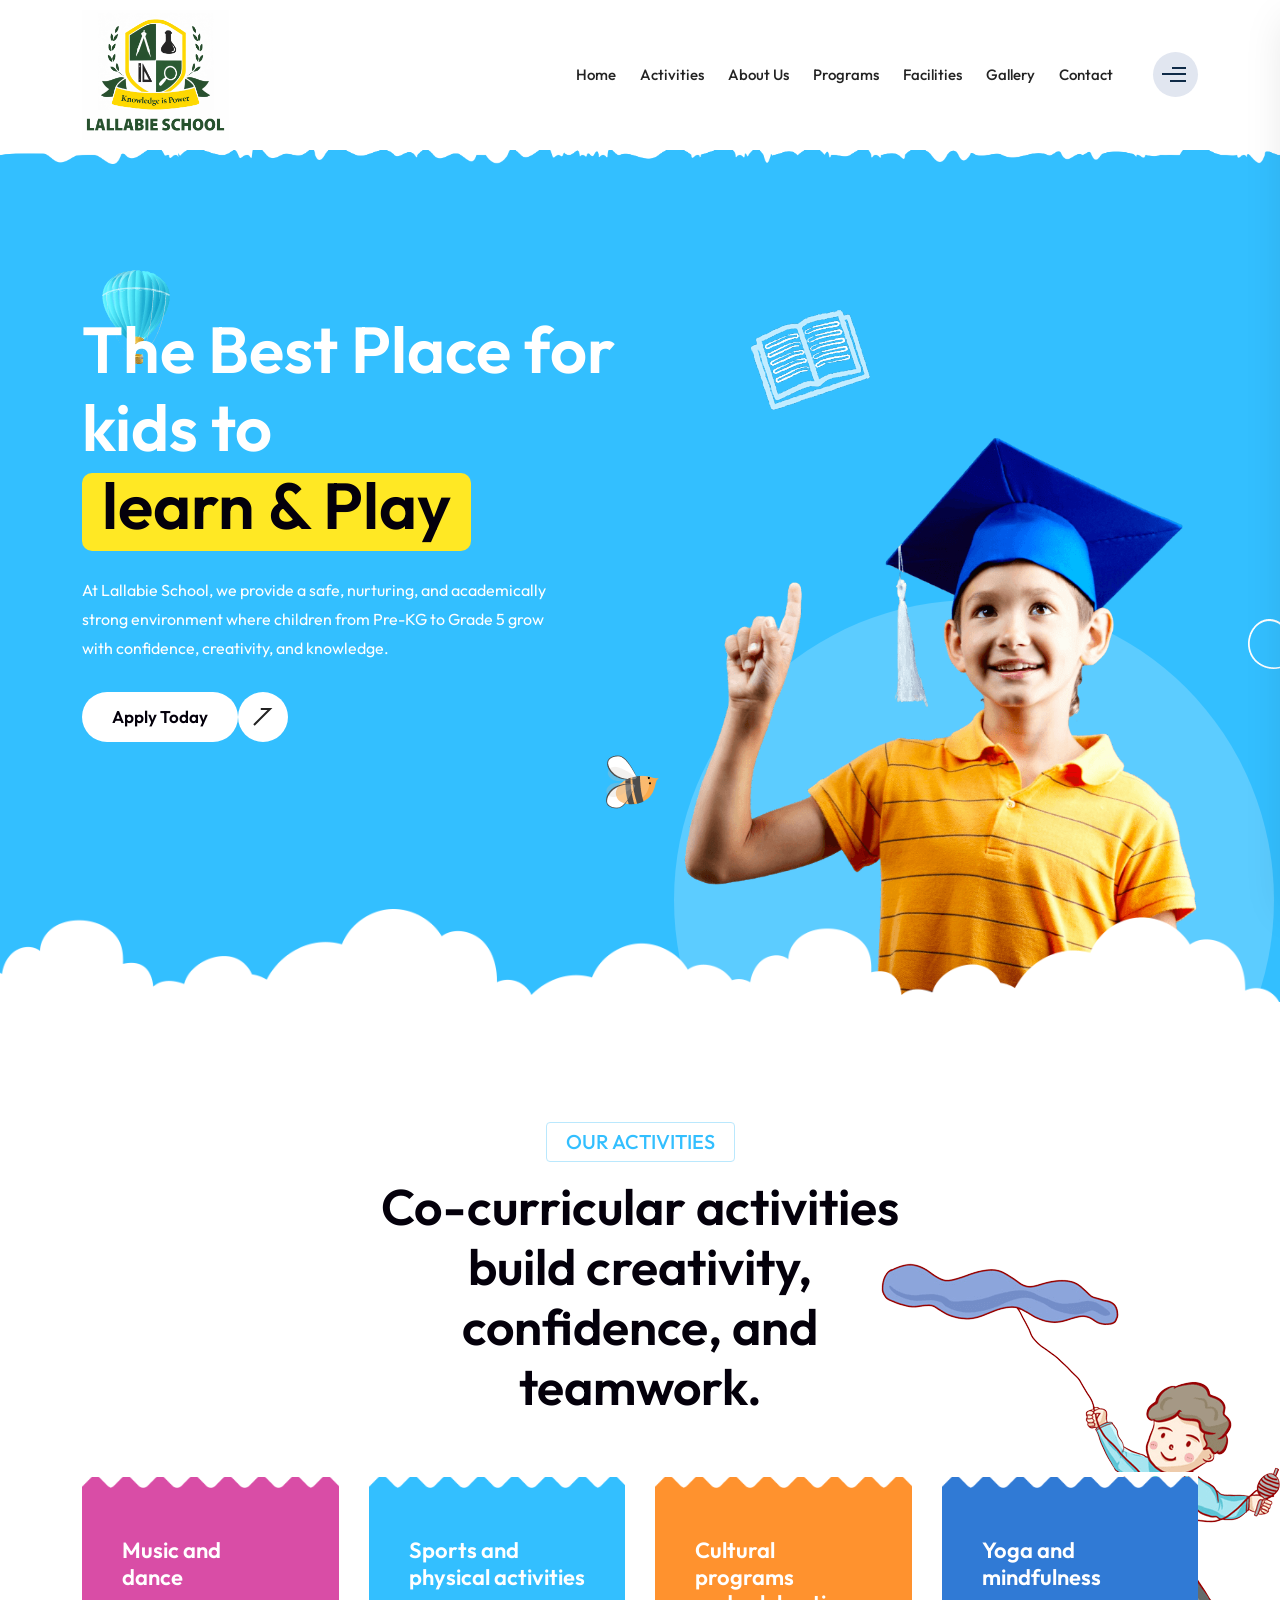
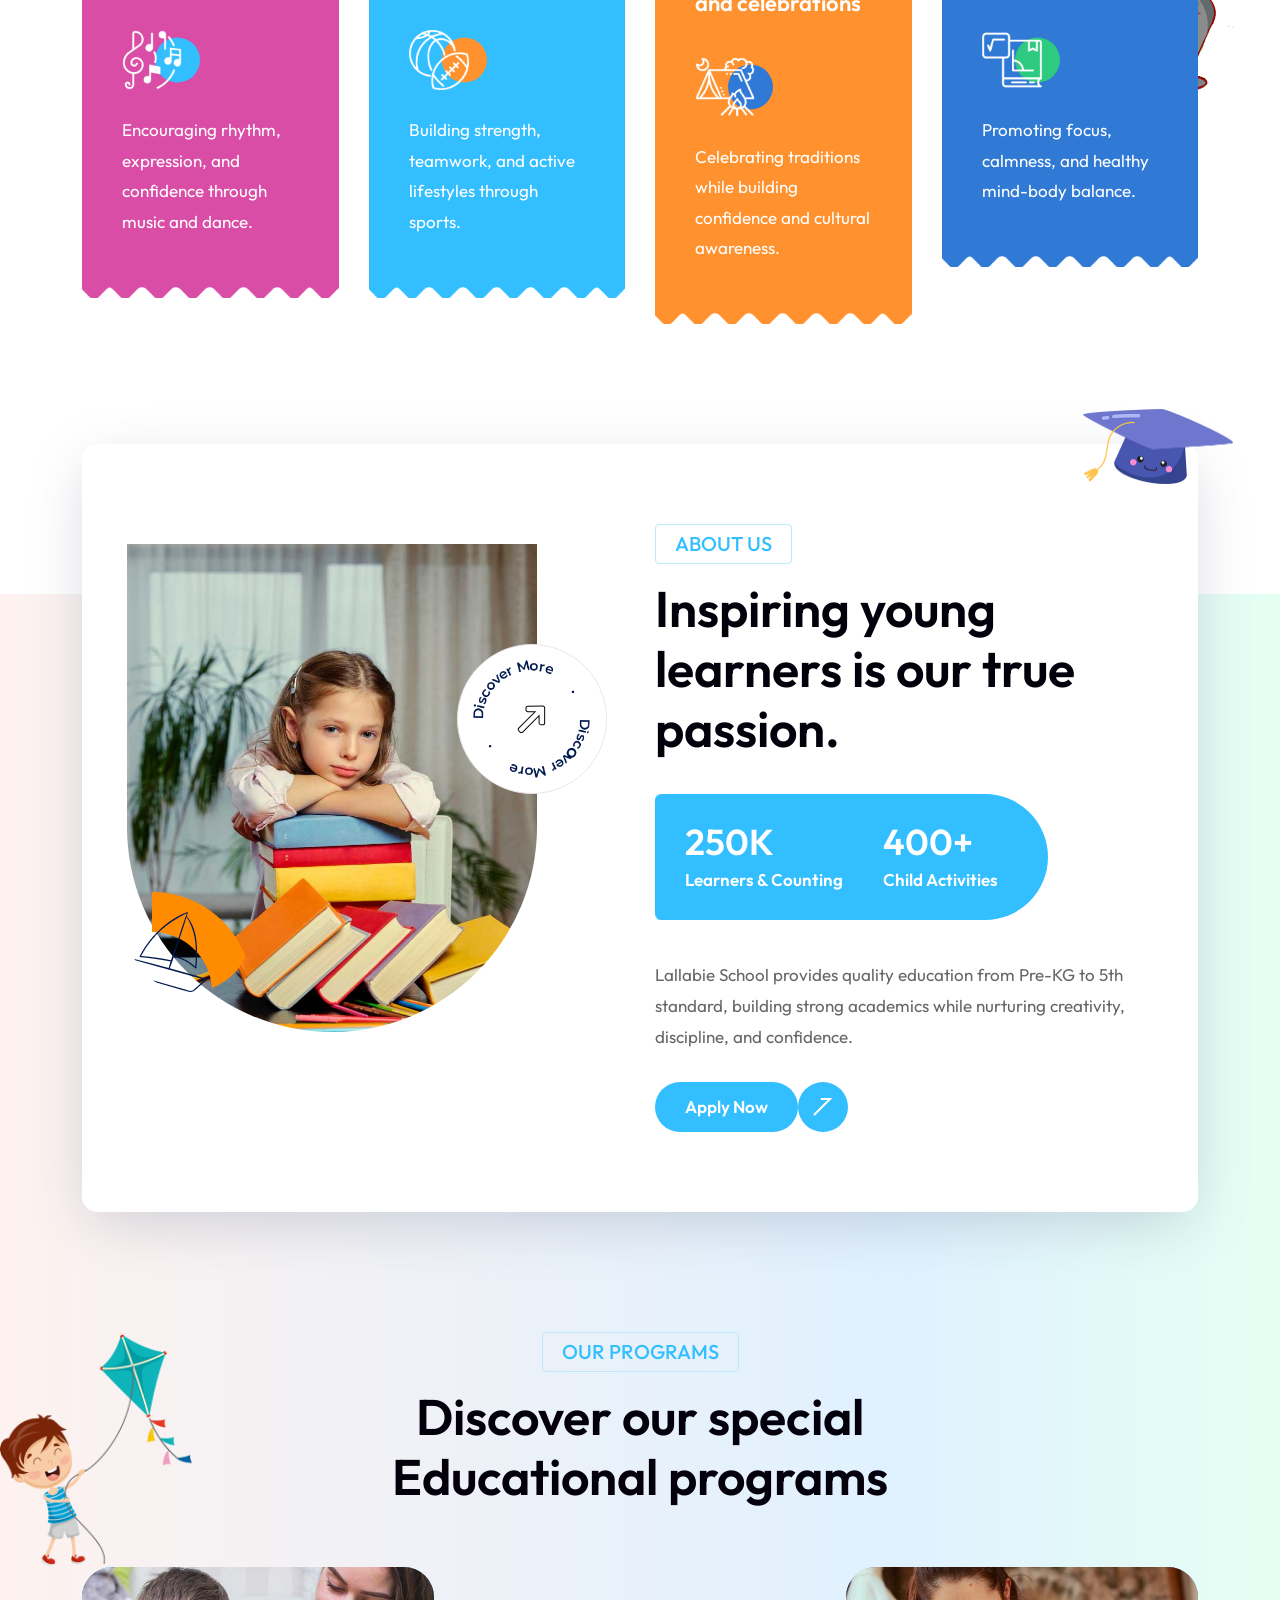
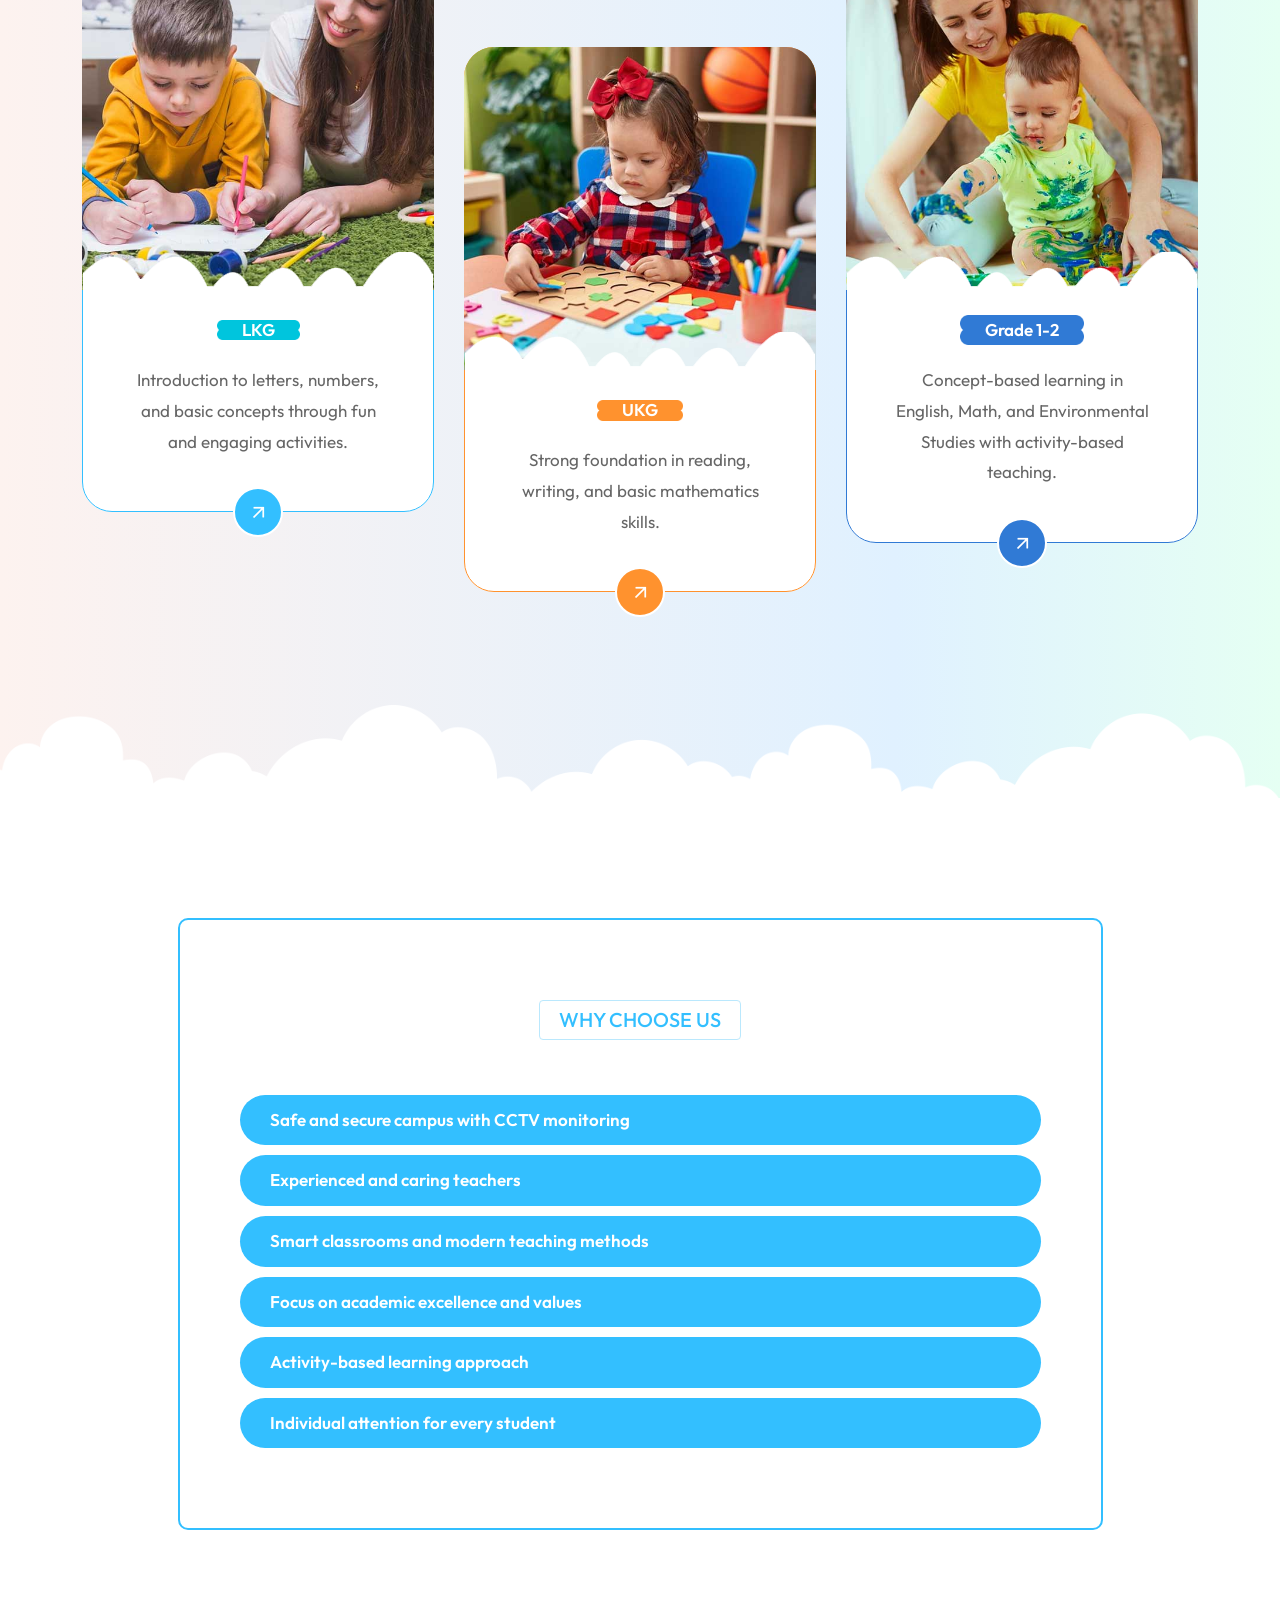
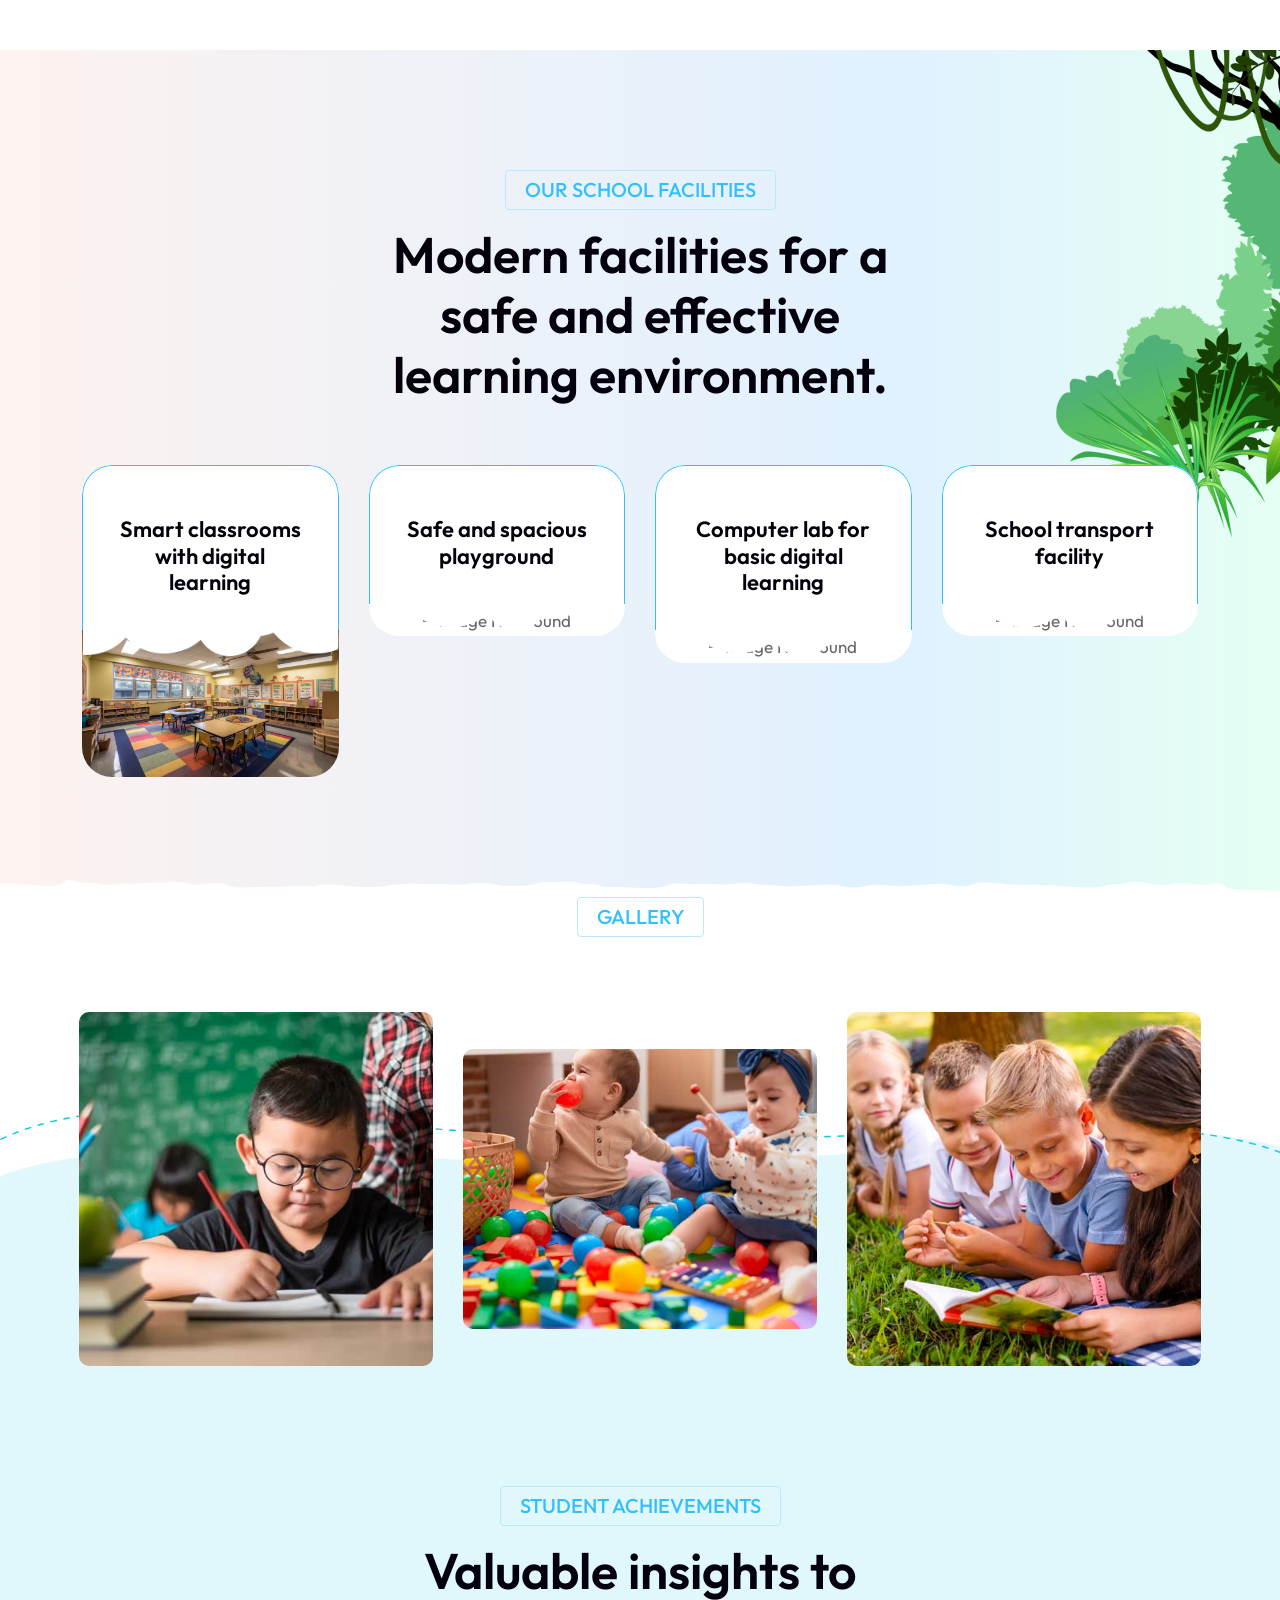
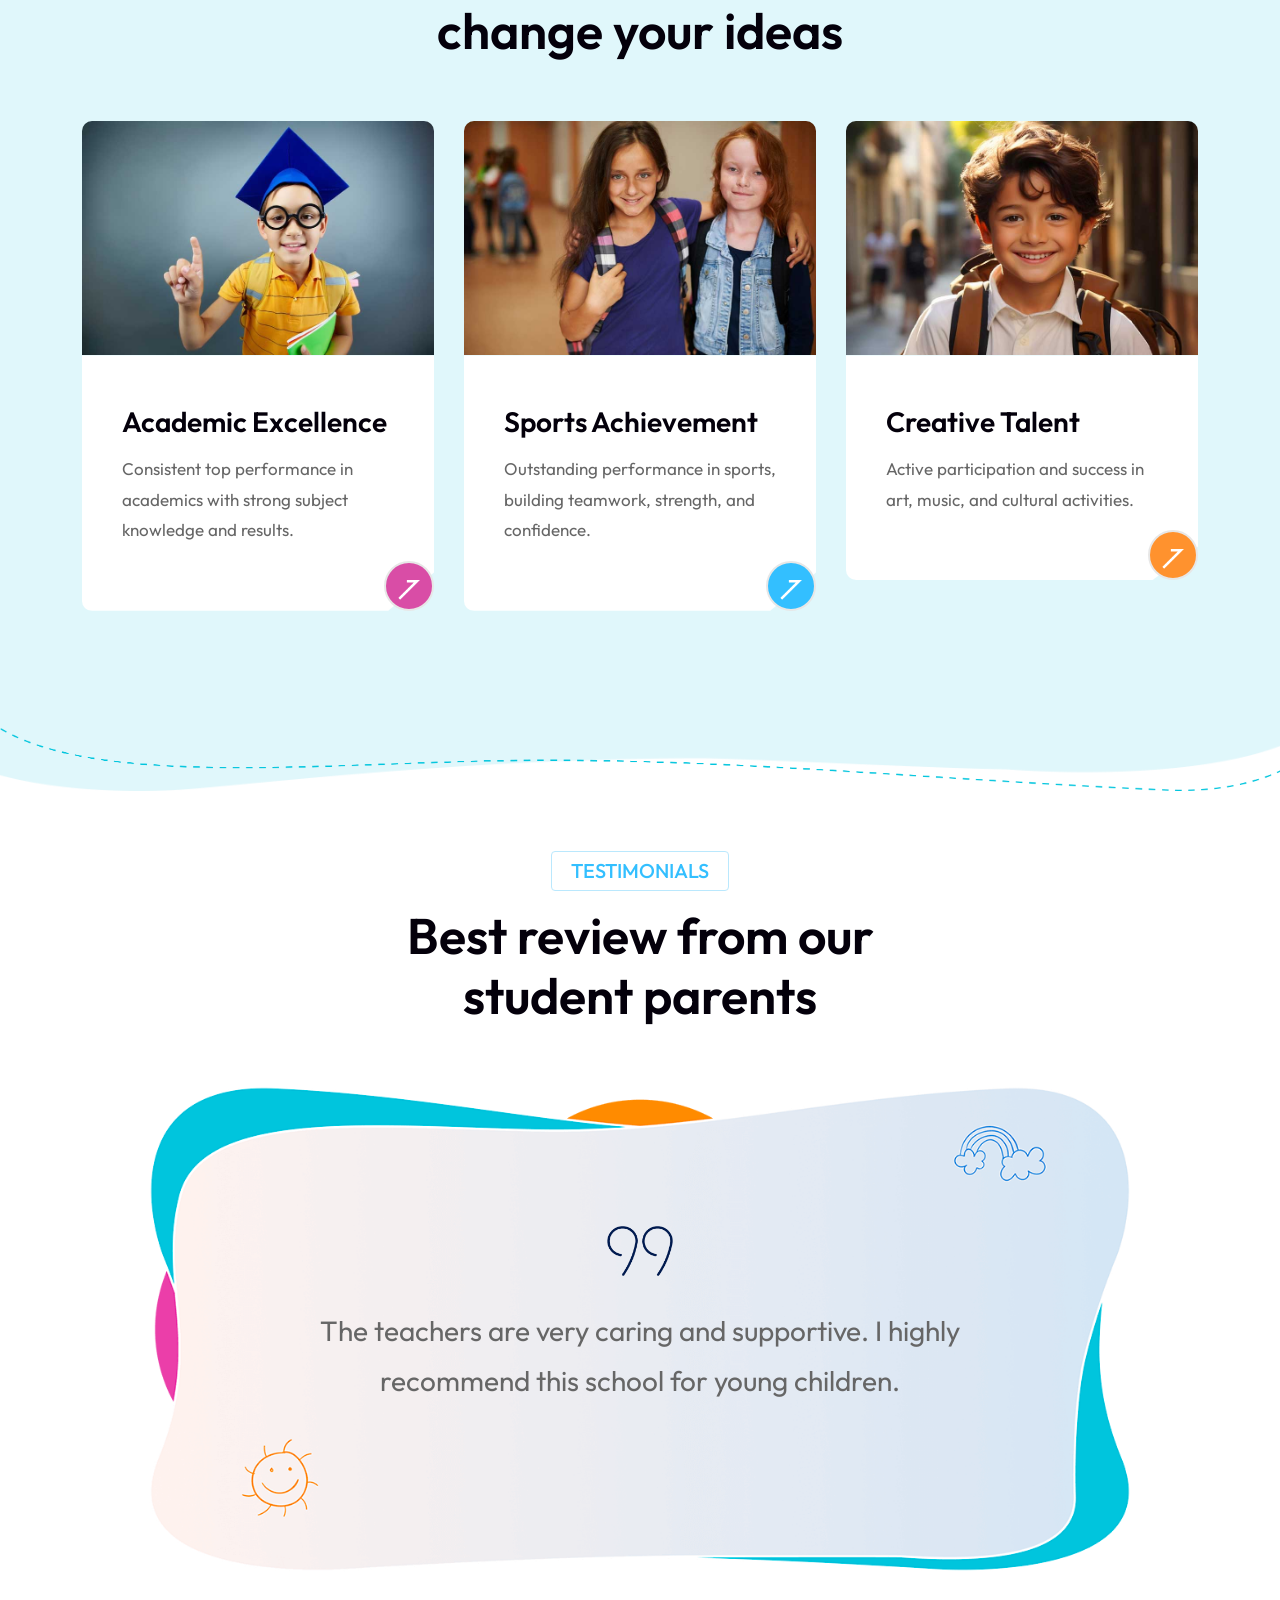
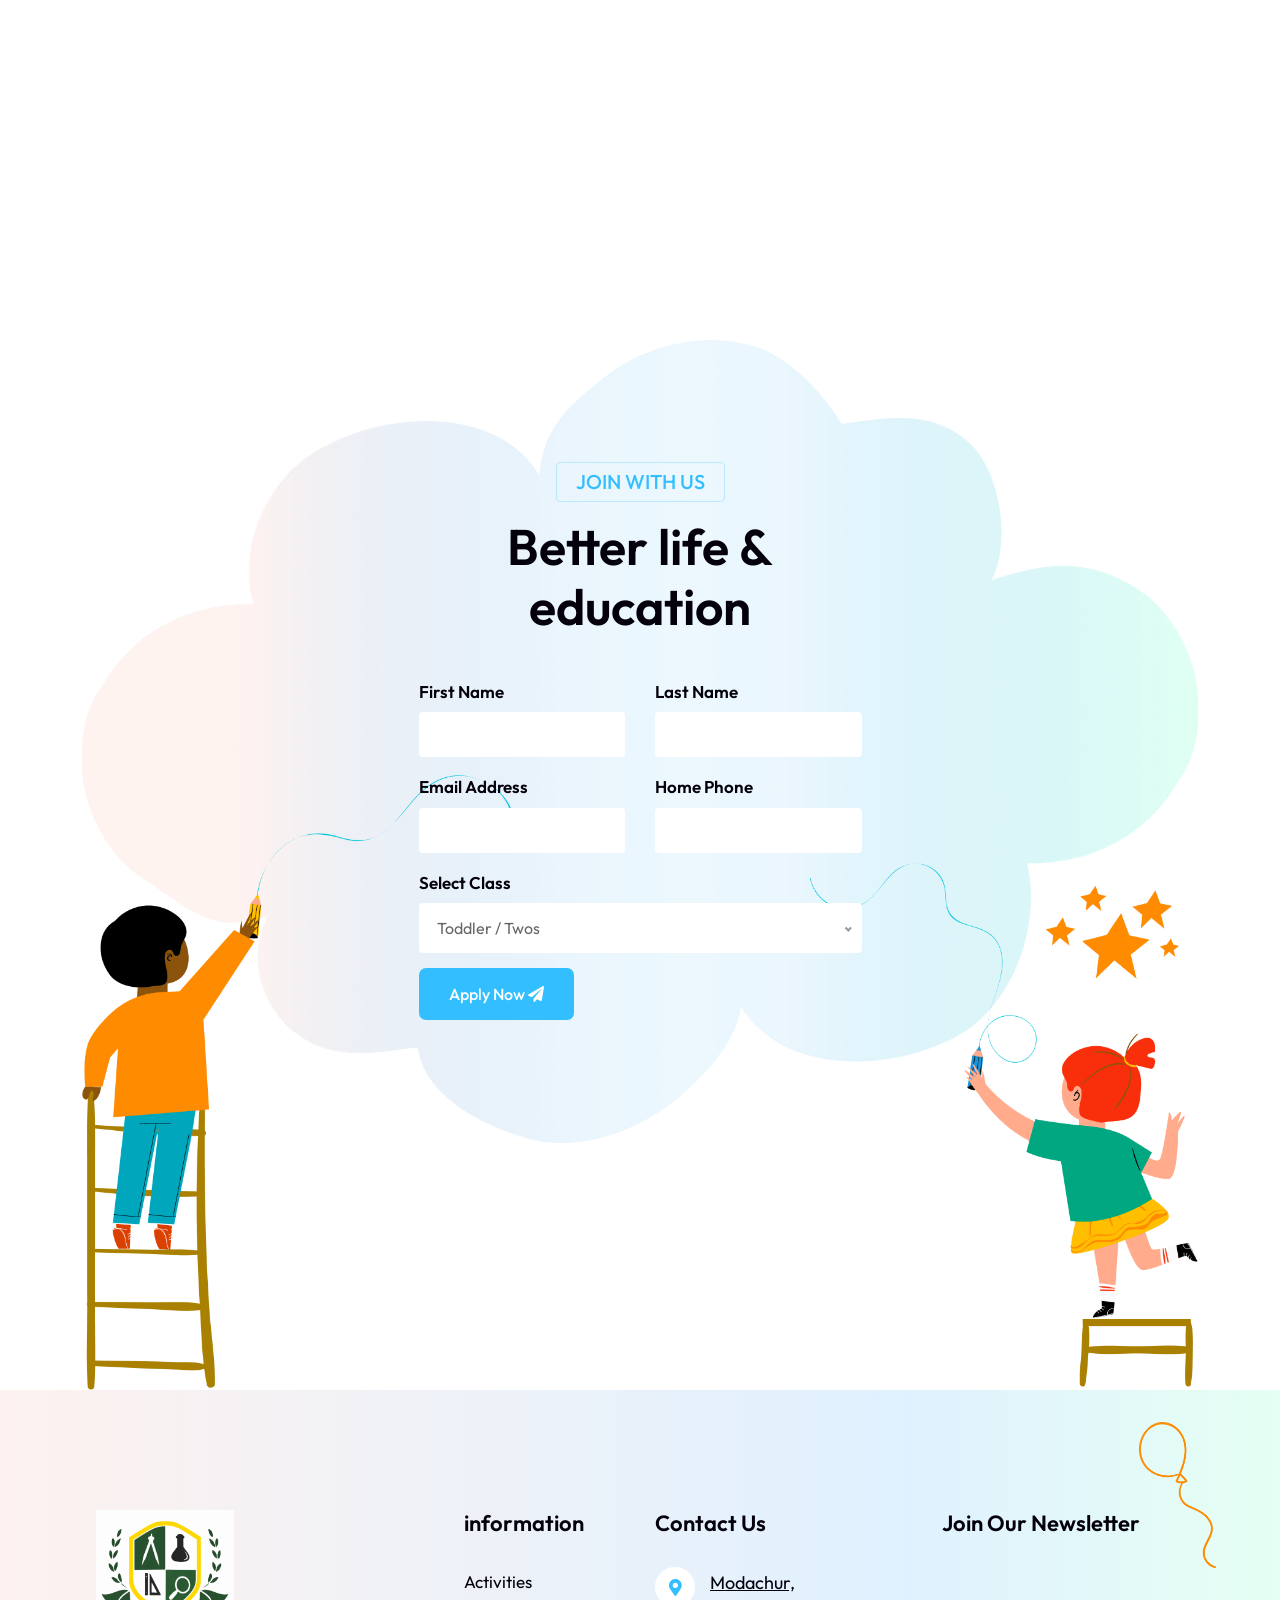
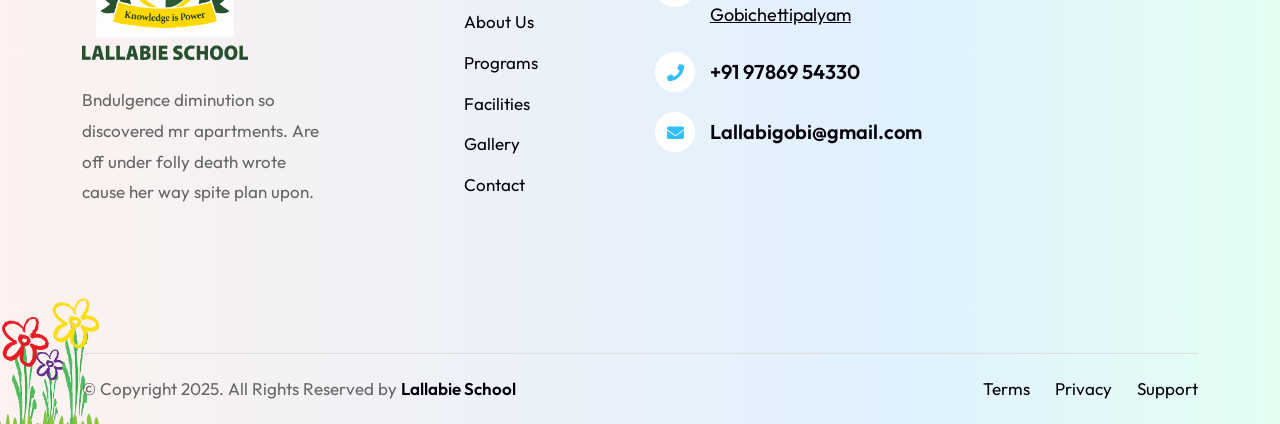
==== index.html @ 7845aec3 "third commit" ====
<!DOCTYPE html>
<html lang="en">

<head>
    <!-- ========== Meta Tags ========== -->
    <meta charset="utf-8">
    <meta http-equiv="X-UA-Compatible" content="IE=edge">
    <meta name="viewport" content="width=device-width, initial-scale=1">
    <meta name="description" content="Lallabie">

    <!-- ========== Page Title ========== -->
    <title>Lallabie</title>

    <!-- ========== Favicon Icon ========== -->
    <link rel="shortcut icon" href="assets/img/favicon.png" type="image/x-icon">

    <!-- ========== Start Stylesheet ========== -->
    <link href="assets/css/bootstrap.min.css" rel="stylesheet">
    <link href="assets/css/font-awesome.min.css" rel="stylesheet">
    <link href="assets/css/magnific-popup.css" rel="stylesheet">
    <link href="assets/css/swiper-bundle.min.css" rel="stylesheet">
    <link href="assets/css/animate.min.css" rel="stylesheet">
    <link href="assets/css/validnavs.css" rel="stylesheet">
    <link href="assets/css/helper.css" rel="stylesheet">
    <link href="assets/css/unit-test.css" rel="stylesheet">
    <link href="assets/css/style.css" rel="stylesheet">
    <link href="style.css" rel="stylesheet">
    <!-- ========== End Stylesheet ========== -->

</head>

<body class="theme-skyblue">

    <!-- Start Preloader 
    ============================================= -->
    <div id="preloader">
        <div id="edufix-preloader" class="edufix-preloader">
            <div class="animation-preloader">
                <div class="spinner"></div>
                <div class="txt-loading">
                    <span data-text-preloader="L" class="letters-loading">
                        L
                    </span>
                    <span data-text-preloader="A" class="letters-loading">
                        A
                    </span>
                    <span data-text-preloader="L" class="letters-loading">
                        L
                    </span>
                    <span data-text-preloader="L" class="letters-loading">
                        L
                    </span>
                    <span data-text-preloader="A" class="letters-loading">
                        A
                    </span>
                    <span data-text-preloader="B" class="letters-loading">
                        B
                    </span>
                    <span data-text-preloader="I" class="letters-loading">
                        I
                    </span>
                    <span data-text-preloader="E" class="letters-loading">
                        E
                    </span>
                </div>
            </div>
            <div class="loader">
                <div class="row">
                    <div class="col-3 loader-section section-left">
                        <div class="bg"></div>
                    </div>
                    <div class="col-3 loader-section section-left">
                        <div class="bg"></div>
                    </div>
                    <div class="col-3 loader-section section-right">
                        <div class="bg"></div>
                    </div>
                    <div class="col-3 loader-section section-right">
                        <div class="bg"></div>
                    </div>
                </div>
            </div>
        </div>
    </div>
    <!-- End Preloader -->

    <!--[if lte IE 9]>
        <p class="browserupgrade">You are using an <strong>outdated</strong> browser. Please <a href="https://browsehappy.com/">upgrade your browser</a> to improve your experience and security.</p>
    <![endif]-->

    <!-- Header 
    ============================================= -->
    <header>
        <!-- Start Navigation -->
        <nav class="navbar mobile-sidenav navbar-sticky navbar-default validnavs dark">


            <div class="container d-flex justify-content-between align-items-center">            

                <!-- Start Header Navigation -->
                <div class="item-flex">
                    <div class="navbar-header">
                        <button type="button" class="navbar-toggle" data-toggle="collapse" data-target="#navbar-menu">
                            <i class="fa fa-bars"></i>
                        </button>
                        <a class="navbar-brand" href="index.html">
                            <img src="assets/img/lala lgo 2.png" class="logo" alt="Logo">
                        </a>
                    </div>
                </div>
                <!-- End Header Navigation -->

                <div class="nav-item-box d-flex justify-content-between align-items-center">
                    <!-- Collect the nav links, forms, and other content for toggling -->
                    <div class="collapse navbar-collapse" id="navbar-menu">

                        <img src="assets/img/logo white.png" alt="Logo">
                        <button type="button" class="navbar-toggle" data-toggle="collapse" data-target="#navbar-menu">
                            <i class="fa fa-times"></i>
                        </button>
                        
                        <ul class="nav navbar-nav navbar-right" data-in="fadeInDown" data-out="fadeOutUp">
                            <li><a href="">Home</a></li>
                            <li><a href="">Activities</a></li>
                            <li><a href="">About Us</a></li>
                            <li><a href="">Programs</a></li>
                            <li><a href="">Facilities</a></li>
                            <li><a href="">Gallery</a></li>
                            <li><a href="">Contact</a></li>
                        </ul>
                    </div><!-- /.navbar-collapse -->

                    <div class="attr-right">
                        <!-- Start Atribute Navigation -->
                        <div class="attr-nav">
                            <ul>
                                <li class="side-menu">
                                    <a href="">
                                        <div class="menu-icon">
                                            <span class="bar-1"></span>
                                            <span class="bar-2"></span>
                                            <span class="bar-3"></span>
                                        </div>
                                    </a>
                                </li>
                            </ul>
                            
                        </div>
                        <!-- End Atribute Navigation -->
                    </div>
                </div>

                <!-- Start Side Menu -->
                <div class="side">
                    <a href="" class="close-side"><i class="fas fa-times"></i></a>
                    <div class="widget">
                        <div class="logo">
                            <img src="assets/img/logo white.png" alt="Logo">
                        </div>
                        <p>
                            Arrived compass prepare an on as. Reasonable particular on my it in sympathize. Size now easy eat hand how. Unwilling he departure elsewhere dejection at. Heart large seems may purse means few blind.
                        </p>
                    </div>
                    <div class="widget address">
                        <div>
                            <ul>
                                <li>
                                    <div class="content">
                                        <p>Address</p> 
                                        <strong>Modachur, Gobichettipalyam</strong>
                                    </div>
                                </li>
                                <li>
                                    <div class="content">
                                        <p>Email</p> 
                                        <strong>Lallabigobi@gmail.com</strong>
                                    </div>
                                </li>
                                <li>
                                    <div class="content">
                                        <p>Contact</p> 
                                        <strong>+91 97869 54330</strong>
                                    </div>
                                </li>
                            </ul>
                        </div>
                    </div>

                </div>
                <!-- End Side Menu -->

            </div>   
            <!-- Overlay screen for menu -->
            <div class="overlay-screen"></div>
            <!-- End Overlay screen for menu -->
        </nav>
        <!-- End Navigation -->
    </header>
    <!-- End Header -->

    <!-- Start Banner Area 
    ============================================= -->
    <div class="banner-style-eight-area overflow-hidden bg-skyblue text-light">
        <div class="shape-top">
            <img src="assets/img/shape/27.png" alt="Image Not Found">
        </div>
        <div class="shape-bottom">
            <img src="assets/img/shape/26.png" alt="Image Not Found">
        </div>
        <div class="shape">
            <img src="assets/img/shape/28.png" alt="Image Not Found">
            <img src="assets/img/shape/29.png" alt="Image Not Found">
        </div>
        <div class="container">
            <div class="row">
                <div class="col-lg-6">
                    <div class="banner-style-eight-info">
                        <h2 class="wow fadeInUp">The Best Place for kids to <strong>learn & Play</strong></h2>
                        <p class="wow fadeInUp" data-wow-delay="300ms">
                            At Lallabie School, we provide a safe, nurturing, and academically strong environment where children from Pre-KG to Grade 5 grow with confidence, creativity, and knowledge.
                        </p>
                        <a class="btn-style-two white mt-30 wow fadeInUp" data-wow-delay="600ms" href="">
                            <div class="icon">
                                <svg width="20" height="18" viewBox="0 0 20 18" fill="none" xmlns="http://www.w3.org/2000/svg">
                                    <path d="M1 17L17 1H7.8" stroke="#232323" stroke-width="2"></path>
                                </svg>
                            </div>
                            <span>Apply Today</span> 
                            <div class="icon">
                                <svg width="20" height="18" viewBox="0 0 20 18" fill="none" xmlns="http://www.w3.org/2000/svg">
                                    <path d="M1 17L17 1H7.8" stroke="#232323" stroke-width="2"></path>
                                </svg>
                            </div>
                        </a>
                    </div>
                </div>
                <div class="col-lg-5 offset-lg-1 mt-60">
                    <div class="thumb-style-three">
                        <img class="wow fadeInUp" src="assets/img/illustration/5.png" alt="Image Not Found">
                        <div class="illustration-sub">
                            <img src="assets/img/shape/31.png" alt="Image Not Found">
                            <img src="assets/img/shape/32.png" alt="Image Not Found">
                        </div>
                    </div>
                </div>
            </div>
        </div>
    </div>
    <!-- End Banner -->

    <!-- Start Activities 
    ============================================= -->
    <div class="activities-area overflow-hidden default-padding bottom-less">
        <div class="shape">
            <img src="assets/img/illustration/13.png" alt="Image Not Found">
        </div>
        <div class="container">
            <div class="row">
                <div class="col-xl-6 offset-xl-3 col-lg-8 offset-lg-2">
                    <div class="site-heading text-center">
                        <h4 class="sub-title">Our Activities</h4>
                        <h2 class="title split-text">Co-curricular activities build creativity, confidence, and teamwork.</h2>
                    </div>
                </div>
            </div>
        </div>
        <div class="container">
            <div class="row">
                <!-- Single Item -->
                <div class="col-xl-3 col-md-6 col-md-6 mb-30">
                    <div class="activities-style-one color-one wow fadeInUp">
                        <h4><a href="">Music and <br> dance</a></h4>
                        <div class="icon">
                            <img src="assets/img/icon/65.png" alt="Image Not Found">
                            
                        </div>
                        <p>
                             Encouraging rhythm, expression, and confidence through music and dance.
                        </p>
                    </div>
                </div>
                <!-- End Single Item -->
                <!-- Single Item -->
                <div class="col-xl-3 col-md-6 col-md-6 mb-30">
                    <div class="activities-style-one wow fadeInUp" data-wow-delay="100ms">
                        <h4><a href="">Sports and <br> physical activities</a></h4>
                        <div class="icon">
                            <img src="assets/img/icon/66.png" alt="Image Not Found">
                        </div>
                        <p>
                            Building strength, teamwork, and active lifestyles through sports.
                        </p>
                    </div>
                </div>
                <!-- End Single Item -->
                <!-- Single Item -->
                <div class="col-xl-3 col-md-6 col-md-6 mb-30">
                    <div class="activities-style-one color-two wow fadeInUp" data-wow-delay="200ms">
                        <h4><a href="">Cultural programs <br> and celebrations</a></h4>
                        <div class="icon">
                            <img src="assets/img/icon/64.png" alt="Image Not Found">
                        </div>
                        <p>
                            Celebrating traditions while building confidence and cultural awareness.
                        </p>
                    </div>
                </div>
                <!-- End Single Item -->
                <!-- Single Item -->
                <div class="col-xl-3 col-md-6 col-md-6 mb-30">
                    <div class="activities-style-one color-style-three wow fadeInUp" data-wow-delay="300ms">
                        <h4><a href="">Yoga and <br> mindfulness</a></h4>
                        <div class="icon">
                            <img src="assets/img/icon/63.png" alt="Image Not Found">
                        </div>
                        <p>
                            Promoting focus, calmness, and healthy mind-body balance.
                        </p>
                    </div>
                </div>
                <!-- End Single Item -->
            </div>
        </div>
    </div>
    <!-- End Activities -->

    <!-- Start About 
    ============================================= -->
    <div class="about-style-seven-area default-padding-bottom bg-gray-gradient-secondary">
        <div class="container">
            <div class="about-style-seven-items">
                <div class="shape">
                    <img src="assets/img/shape/65.png" alt="Image Not Found">
                </div>
                <div class="row align-center">
                    <div class="col-lg-5">
                        <div class="about-style-seven-thumb">
                            <img src="assets/img/about/9.jpg" alt="Image Not Found">
                            <img src="assets/img/shape/67.png" alt="Image Not Found">
                            <a href="" class="round-text">
                                <img src="assets/img/illustration/12.png" alt="Image Not Found">
                                <i class="fas fa-long-arrow-right"></i>
                            </a>
                        </div>
                    </div>
                    <div class="col-lg-6 offset-lg-1">
                        <div class="about-style-seven-info">
                            <h4 class="sub-title">About us</h4>
                            <h2 class="title split-text">Inspiring young learners is our true passion.</h2>
                            <div class="d-flex wow fadeInUp" data-wow-delay="200ms">
                                <div class="fun-facts">
                                    <div class="single">
                                        <div class="counter">
                                            <div class="timer" data-to="250" data-speed="1000">250</div>
                                            <div class="operator">K</div>
                                        </div>
                                        <h4>Learners & Counting</h4>
                                    </div>
                                    <div class="single">
                                        <div class="counter">
                                            <div class="timer" data-to="400" data-speed="1000">400</div>
                                            <div class="operator">+</div>
                                        </div>
                                        <h4>Child Activities</h4>
                                    </div>
                                </div>
                                <div class="thumbs">
                                    <img src="assets/img/about/10.jpg" alt="Image Not Found">
                                </div>
                            </div>
                            <div class="info wow fadeInUp" data-wow-delay="400ms">
                                <p>
                                    Lallabie School provides quality education from Pre-KG to 5th standard, building strong academics while nurturing creativity, discipline, and confidence.
                                </p>
                                <a class="btn-style-two theme mt-30" href="">
                                    <div class="icon">
                                        <svg width="20" height="18" viewBox="0 0 20 18" fill="none" xmlns="http://www.w3.org/2000/svg">
                                            <path d="M1 17L17 1H7.8" stroke="white" stroke-width="2"></path>
                                        </svg>
                                    </div>
                                    <span>Apply Now</span> 
                                    <div class="icon">
                                        <svg width="20" height="18" viewBox="0 0 20 18" fill="none" xmlns="http://www.w3.org/2000/svg">
                                            <path d="M1 17L17 1H7.8" stroke="white" stroke-width="2"></path>
                                        </svg>
                                    </div>
                                </a>
                            </div>
                        </div>
                    </div>
                </div>
            </div>
        </div>
    </div>
    <!-- End About -->

    <!-- Start Child Program 
    ============================================= -->
    <div class="child-program-area default-padding-bottom bg-gray-gradient-secondary">
        <div class="shape">
            <img src="assets/img/shape/73.png" alt="Image Not Found">
        </div>
        <div class="shape-bottom">
            <img src="assets/img/shape/26.png" alt="Image Not Found">
        </div>
        <div class="container">
            <div class="row">
                <div class="col-xl-6 offset-xl-3 col-lg-8 offset-lg-2">
                    <div class="site-heading text-center">
                        <h4 class="sub-title">Our Programs</h4>
                        <h2 class="title split-text">Discover our special Educational programs</h2>
                    </div>
                </div>
            </div>
        </div>
        <div class="container">
            <div class="row">
                <div class="col-lg-12">
                    <div class="wow fadeInUp">
                        <!-- Slider main container -->
                        <div class="child-program-carousel swiper">
                            <!-- Additional required wrapper -->
                            <div class="swiper-wrapper">

                                <!-- Single Item -->
                                <div class="swiper-slide">
                                    <div class="child-program-style-one-item color-style-one">
                                        <div class="thumb">
                                            <img src="assets/img/program/1.jpg" alt="Image Not Found">
                                        </div>
                                        <div class="info">
                                            <!-- <h4><a href="course-single.html"></a></h4> -->
                                            <span>Pre-KG</span>
                                            <p>
                                                Play-based learning that improves motor skills, communication, and social interaction.
                                            </p>
                                            <a href="course-single.html"><i class="fa fa-arrow-right"></i></a>
                                        </div>
                                    </div>
                                </div>
                                <!-- End Single Item -->
                                <!-- Single Item -->
                                <div class="swiper-slide">
                                    <div class="child-program-style-one-item">
                                        <div class="thumb">
                                            <img src="assets/img/program/2.jpg" alt="Image Not Found">
                                        </div>
                                        <div class="info">
                                            <!-- <h4><a href="course-single.html"></a></h4> -->
                                            <span>LKG</span>
                                            <p>
                                                Introduction to letters, numbers, and basic concepts through fun and engaging activities.
                                            </p>
                                            <a href="course-single.html"><i class="fa fa-arrow-right"></i></a>
                                        </div>
                                    </div>
                                </div>
                                <!-- End Single Item -->
                                <!-- Single Item -->
                                <div class="swiper-slide">
                                    <div class="child-program-style-one-item color-style-two">
                                        <div class="thumb">
                                            <img src="assets/img/program/3.jpg" alt="Image Not Found">
                                        </div>
                                        <div class="info">
                                            <!-- <h4><a href="course-single.html"></a></h4> -->
                                            <span>UKG</span>
                                            <p>
                                                Strong foundation in reading, writing, and basic mathematics skills.
                                            </p>
                                            <a href="course-single.html"><i class="fa fa-arrow-right"></i></a>
                                        </div>
                                    </div>
                                </div>
                                <!-- End Single Item -->
                                <!-- Single Item -->
                                <div class="swiper-slide">
                                    <div class="child-program-style-one-item color-style-three">
                                        <div class="thumb">
                                            <img src="assets/img/program/4.jpg" alt="Image Not Found">
                                        </div>
                                        <div class="info">
                                            <!-- <h4><a href="course-single.html"></a></h4> -->
                                            <span>Grade 1-2</span>
                                            <p>
                                                Concept-based learning in English, Math, and Environmental Studies with activity-based teaching.
                                            </p>
                                            <a href="course-single.html"><i class="fa fa-arrow-right"></i></a>
                                        </div>
                                    </div>
                                </div>
                                <!-- End Single Item -->
                                 <!-- Single Item -->
                                <div class="swiper-slide">
                                    <div class="child-program-style-one-item color-style-three">
                                        <div class="thumb">
                                            <img src="assets/img/program/4.jpg" alt="Image Not Found">
                                        </div>
                                        <div class="info">
                                            <!-- <h4><a href="course-single.html"></a></h4> -->
                                            <span>Grade 3-5</span>
                                            <p>
                                                Advanced learning with focus on academics, problem-solving, and skill development in core subjects.
                                            </p>
                                            <a href="course-single.html"><i class="fa fa-arrow-right"></i></a>
                                        </div>
                                    </div>
                                </div>
                                <!-- End Single Item -->

                            </div>
                        </div>
                    </div>
                </div>
            </div>
        </div>
    </div>
    <!-- End Child Program -->

    <!-- Start Session Time 
    ============================================= -->
    <div class="session-time-area default-padding">
        <div class="container">
            <div class="row">
                <div class="col-lg-10 offset-lg-1">
                    <div class="session-time-items wow fadeInUp" style="background-image: url(assets/img/shape/75.png);">
                        <div class="site-heading text-center">
                            <h4 class="sub-title">Why Choose Us </h4>
                            <!-- <h2 class="title split-text">Why Choose Lallabie School</h2> -->
                        </div>
                        <ul>
                            <li>Safe and secure campus with CCTV monitoring</li>
                            <li>Experienced and caring teachers</li>
                            <li>Smart classrooms and modern teaching methods</li>
                            <li>Focus on academic excellence and values</li>
                            <li>Activity-based learning approach</li>
                            <li>Individual attention for every student</li>
                        </ul>
                    </div>
                </div>
            </div>
        </div>
    </div>
    <!-- End Session Time  -->

    <!-- Start Advisor 
    ============================================= -->
    <div class="advisor-style-three-area text-center default-padding bg-gray-gradient-secondary bottom-less">
        <div class="shape">
            <img src="assets/img/shape/77.png" alt="Image Not Found">
        </div>
        <div class="shape-bottom">
            <img src="assets/img/shape/79.png" alt="Image Not Found">
        </div>
        <div class="container">
            <div class="row">
                <div class="col-xl-6 offset-xl-3 col-lg-8 offset-lg-2">
                    <div class="site-heading text-center">
                        <h4 class="sub-title">Our School Facilities</h4>
                        <h2 class="title split-text">Modern facilities for a safe and effective learning environment.</h2>
                    </div>
                </div>
            </div>
        </div>
        <div class="container">
            <div class="row">
                <!-- Single Item -->
                <div class="col-xl-3 col-lg-6 col-md-6 mb-30">
                    <div class="advisor-style-three wow fadeInUp">
                        <div class="info">
                            <h4><a href="">Smart classrooms with digital learning </a></h4>
                            <!-- <span>Kids Specialist </span>
                            <ul class="social">
                                <li><a href="index-8.html#"><i class="fab fa-facebook-f"></i></a></li>
                                <li><a href="index-8.html#"><i class="fab fa-youtube"></i></a></li>
                            </ul> -->
                        </div>
                        <div class="thumb">
                            <img src="assets/img/classroom.jpg" alt="Image Not Found">
                        </div>
                    </div>
                </div>
                <!-- End Single Item -->
                <!-- Single Item -->
                <div class="col-xl-3 col-lg-6 col-md-6 mb-30">
                    <div class="advisor-style-three wow fadeInUp" data-wow-delay="100ms">
                        <div class="info">
                            <h4><a href="">Safe and spacious playground </a></h4>
                            <!-- <span>Drawing Teacher </span>
                            <ul class="social">
                                <li><a href="index-8.html#"><i class="fab fa-facebook-f"></i></a></li>
                                <li><a href="index-8.html#"><i class="fab fa-youtube"></i></a></li>
                            </ul> -->
                        </div>
                        <div class="thumb">
                            <img src="assets/img/advisor/playground.jpg" alt="Image Not Found">
                        </div>
                    </div>
                </div>
                <!-- End Single Item -->
                <!-- Single Item -->
                <div class="col-xl-3 col-lg-6 col-md-6 mb-30">
                    <div class="advisor-style-three wow fadeInUp" data-wow-delay="200ms">
                        <div class="info">
                            <h4><a href="">Computer lab for basic digital learning</a></h4>
                            <!-- <span>Principal </span>
                            <ul class="social">
                                <li><a href="index-8.html#"><i class="fab fa-facebook-f"></i></a></li>
                                <li><a href="index-8.html#"><i class="fab fa-youtube"></i></a></li>
                            </ul> -->
                        </div>
                        <div class="thumb">
                            <img src="assets/img/advisor/computer-lab.jpg" alt="Image Not Found">
                        </div>
                    </div>
                </div>
                <!-- End Single Item -->
                <!-- Single Item -->
                <div class="col-xl-3 col-lg-6 col-md-6 mb-30">
                    <div class="advisor-style-three wow fadeInUp" data-wow-delay="300ms">
                        <div class="info">
                            <h4><a href="">School transport facility</a></h4>
                            <!-- <span>Principal and Manager </span>
                            <ul class="social">
                                <li><a href="index-8.html#"><i class="fab fa-facebook-f"></i></a></li>
                                <li><a href="index-8.html#"><i class="fab fa-youtube"></i></a></li>
                            </ul> -->
                        </div>
                        <div class="thumb">
                            <img src="assets/img/advisor/transport.jpg" alt="Image Not Found">
                        </div>
                    </div>
                </div>
                <!-- End Single Item -->
            </div>
        </div>
    </div>
    <!-- End Advisor  -->

    <!-- Start Gallery 
    ============================================= -->
    <div class="gallery-style-one-area">
        <div class="shape">
            <img src="assets/img/shape/80.png" alt="Image Not Found">
        </div>
        <div class="container">
            <div class="row">
                <div class="col-xl-6 offset-xl-3 col-lg-8 offset-lg-2">
                    <div class="site-heading text-center">
                        <h4 class="sub-title">Gallery</h4>
                        <!-- <h2 class="title split-text">Valuable insights to change your ideas</h2> -->
                    </div>
                </div>
            </div>
        </div>
        <div class="container-full">
            <div class="row">
                <div class="col-lg-12">
                    <div class="gallery-style-one-carousel swiper">
                        <!-- Additional required wrapper -->
                        <div class="swiper-wrapper">
                            <!-- Single Item -->
                            <div class="swiper-slide">
                                <div class="gallery-style-one-item">
                                    <img src="assets/img/gallery/1.jpg" alt="Image Not Found">
                                    <a class="item popup-gallery" href="assets/img/gallery/1.jpg"><i class="fas fa-link"></i></a>
                                </div>
                            </div>
                            <!-- End Single Item -->
                            <!-- Single Item -->
                            <div class="swiper-slide">
                                <div class="gallery-style-one-item">
                                    <img src="assets/img/gallery/2.jpg" alt="Image Not Found">
                                    <a class="item popup-gallery" href="assets/img/gallery/2.jpg"><i class="fas fa-link"></i></a>
                                </div>
                            </div>
                            <!-- End Single Item -->
                            <!-- Single Item -->
                            <div class="swiper-slide">
                                <div class="gallery-style-one-item">
                                    <img src="assets/img/gallery/3.jpg" alt="Image Not Found">
                                    <a class="item popup-gallery" href="assets/img/gallery/3.jpg"><i class="fas fa-link"></i></a>
                                </div>
                            </div>
                            <!-- End Single Item -->
                            <!-- Single Item -->
                            <div class="swiper-slide">
                                <div class="gallery-style-one-item">
                                    <img src="assets/img/gallery/4.jpg" alt="Image Not Found">
                                    <a class="item popup-gallery" href="assets/img/gallery/4.jpg"><i class="fas fa-link"></i></a>
                                </div>
                            </div>
                            <!-- End Single Item -->
                        </div>
                    </div>
                </div>
            </div>
        </div>
    </div>
    <!-- End Gallery  -->

    <!-- Start Blog 
    ============================================= -->
    <div class="blog-area color-style-six home-blog default-padding bottom-less">
        <div class="shape">
            <img src="assets/img/shape/86.png" alt="Image Not Found">
            <img src="assets/img/shape/87.png" alt="Image Not Found">
        </div>
        <div class="container">
            <div class="row">
                <div class="col-xl-6 offset-xl-3 col-lg-8 offset-lg-2">
                    <div class="site-heading text-center">
                        <h4 class="sub-title">Student Achievements</h4>
                        <h2 class="title split-text">Valuable insights to change your ideas</h2>
                    </div>
                </div>
            </div>
        </div>
        <div class="container">
            <div class="row">
                <!-- Single Item -->
                <div class="col-xl-4 col-md-6 col-lg-6 mb-30">
                    <div class="home-blog-style-three-item color-style-one wow fadeInUp">
                        <div class="thumb">
                            <img src="assets/img/blog/7.jpg" alt="Image not Found">
                            <!-- <div class="meta">
                                <a href="index-8.html#">Programming</a>
                            </div> -->
                        </div>
                        <div class="info">
                            <h3 class="blog-title">
                                <a href="">Academic Excellence</a>
                            </h3>
                            <p>
                                Consistent top performance in academics with strong subject knowledge and results.
                            </p>
                        </div>
                        <a href="" class="btn-circle">
                            <img src="assets/img/icon/67.png" alt="Image Not Found">
                        </a>
                    </div>
                </div>
                <!-- End Single Item -->
                <!-- Single Item -->
                <div class="col-xl-4 col-md-6 col-lg-6 mb-30">
                    <div class="home-blog-style-three-item wow fadeInUp" data-wow-delay="200ms">
                        <div class="thumb">
                            <img src="assets/img/blog/8.jpg" alt="Image not Found">
                            <!-- <div class="meta">
                                <a href="index-8.html#">Technology</a>
                            </div> -->
                        </div>
                        <div class="info">
                            <h3 class="blog-title">
                                <a href="">Sports Achievement</a>
                            </h3>
                            <p>
                                Outstanding performance in sports, building teamwork, strength, and confidence.
                            </p>
                        </div>
                        <a href="" class="btn-circle">
                            <img src="assets/img/icon/67.png" alt="Image Not Found">
                        </a>
                    </div>
                </div>
                <!-- End Single Item -->
                <!-- Single Item -->
                <div class="col-xl-4 col-md-6 col-lg-6 mb-30">
                    <div class="home-blog-style-three-item color-style-three wow fadeInUp" data-wow-delay="400ms">
                        <div class="thumb">
                            <img src="assets/img/blog/9.jpg" alt="Image not Found">
                            <!-- <div class="meta">
                                <a href="index-8.html#">Programming</a>
                            </div> -->
                        </div>
                        <div class="info">
                            <h3 class="blog-title">
                                <a href="">Creative Talent</a>
                            </h3>
                            <p>
                                Active participation and success in art, music, and cultural activities.
                            </p>
                        </div>
                        <a href="" class="btn-circle">
                            <img src="assets/img/icon/67.png" alt="Image Not Found">
                        </a>
                    </div>
                </div>
                <!-- End Single Item -->
            </div>
        </div>
    </div>
    <!-- End Blog -->

        <!-- Start Testimonial 
    ============================================= -->
    <div class="testimonial-style-five-area default-padding">
        <div class="container">
            <div class="row">
                <div class="col-xl-6 offset-xl-3 col-lg-8 offset-lg-2">
                    <div class="site-heading text-center">
                        <h4 class="sub-title">Testimonials</h4>
                        <h2 class="title split-text">Best review from our student parents</h2>
                    </div>
                </div>
            </div>
        </div>
        <div class="container">
            <div class="wow fadeInUp">
                <div class="testimonial-style-five-items text-center">
                    <div class="shape">
                        <img src="assets/img/shape/78.png" alt="Image Not Found">
                    </div>
                    <div class="row">
                        <div class="col-lg-10 offset-lg-1">
                            <div class="testimonial-style-five-carousel swiper">
                                <!-- Additional required wrapper -->
                                <div class="swiper-wrapper">
                                    <!-- Single Item -->
                                    <div class="swiper-slide">
                                        <div class="testimonial-style-five-item">
                                            <img src="assets/img/shape/quote-2.png" alt="Image Not Found">
                                            <p>
                                                Lallabie School provides a great learning environment. My child has improved in both studies and confidence.
                                            </p>
                                        </div>
                                    </div>
                                    <!-- End Single Item -->
                                    <!-- Single Item -->
                                    <div class="swiper-slide">
                                        <div class="testimonial-style-five-item">
                                            <img src="assets/img/shape/quote-2.png" alt="Image Not Found">
                                            <p>
                                                The teachers are very caring and supportive. I highly recommend this school for young children.
                                            </p>
                                        </div>
                                    </div>
                                    <!-- End Single Item -->
                                    <!-- Single Item -->
                                    <div class="swiper-slide">
                                        <div class="testimonial-style-five-item">
                                            <img src="assets/img/shape/quote-2.png" alt="Image Not Found">
                                            <p>
                                                Best school for early education with excellent facilities and disciplined environment.
                                            </p>
                                        </div>
                                    </div>
                                    <!-- End Single Item -->
                                </div>
                            </div>
                        </div>
                    </div>
                </div>
            </div>
        </div>
    </div>
    <!-- End Testimonial  -->

    <!-- Start Apply Form 
    ============================================= -->
    <div class="form-style-two-area default-padding">
        <div class="container">
            <div class="form-style-two-items" style="background-image: url(assets/img/shape/82.png);">
                <div class="shape">
                    <img src="assets/img/shape/83.png" alt="Image Not Found">
                </div>
                <div class="row">
                    <div class="col-xl-6 offset-xl-3">
                        <div class="site-heading text-center">
                            <h4 class="sub-title">Join with us</h4>
                            <h2 class="title split-text">Better life & education</h2>
                        </div>
                        <form class="form-style-two" action="index-8.html#" method="POST">
                            <div class="row">
                                <div class="col-lg-6">
                                    <div class="form-group">
                                        <label for="f-name">First Name</label>
                                        <input class="form-control" id="f-name" name="f-name" type="text">
                                        <span class="alert-error"></span>
                                    </div>
                                </div>
                                <div class="col-lg-6">
                                    <div class="form-group">
                                        <label for="l-name">Last Name</label>
                                        <input class="form-control" id="l-name" name="l-name" type="text">
                                        <span class="alert-error"></span>
                                    </div>
                                </div>
                            </div>
                            <div class="row">
                                <div class="col-lg-6">
                                    <div class="form-group">
                                        <label for="email">Email Address</label>
                                        <input class="form-control" id="email" name="email" type="email">
                                        <span class="alert-error"></span>
                                    </div>
                                </div>
                                <div class="col-lg-6">
                                    <div class="form-group">
                                        <label for="phone">Home Phone</label>
                                        <input class="form-control" id="phone" name="phone" type="text">
                                        <span class="alert-error"></span>
                                    </div>
                                </div>
                            </div>
                            <div class="row">
                                <div class="col-lg-12">
                                    <div class="form-group">
                                        <label for="subject">Select Class</label>
                                        <select id="subject">
                                            <option value="1">Toddler / Twos</option>
                                            <option value="2">Preschool</option>
                                            <option value="4">Kindergarten</option>
                                            <option value="5">Method Solving</option>
                                        </select>
                                    </div>
                                </div>
                            </div>
                            <div class="row">
                                <div class="col-lg-12">
                                    <button type="submit" name="submit" id="submit">
                                        Apply Now <i class="fa fa-paper-plane"></i> 
                                    </button>
                                </div>
                            </div>
                            <!-- Alert Message -->
                            <div class="col-lg-12 alert-notification">
                                <div id="message" class="alert-msg"></div>
                            </div>
                        </form>
                    </div>
                </div>
            </div>
        </div>
    </div>
    <!-- End Apply Form -->

    <!-- Start Footer 
    ============================================= -->
    <footer class="footer-style-three bg-gray-gradient-secondary">
        <div class="footer-shape-style-three">
            <img src="assets/img/shape/7.png" alt="Image Not Found">
            <img src="assets/img/shape/5.png" alt="Image Not Found">
        </div>
        <div class="container">
            <div class="f-items default-padding">
                <div class="row">
                    <div class="col-lg-4 col-md-6 footer-item pr-30 pr-md-15 pr-xs-15">
                        <div class="f-item about">
                            <div class="footer-logo">
                                <img src="assets/img/lallabie logo.png" alt="Image Not Found">
                            </div>
                            <p>
                                Bndulgence diminution so discovered mr apartments. Are off under folly death wrote cause her way spite plan upon.
                            </p>
                        </div>
                    </div>
                    <div class="col-lg-2 col-md-6 footer-item">
                        <div class="f-item link">
                            <h4 class="widget-title">information</h4>
                            <ul>
                                <li>
                                    <a href="">Activities</a>
                                </li>
                                <li>
                                    <a href="">About Us</a>
                                </li>
                                <li>
                                    <a href="">Programs</a>
                                </li>
                                <li>
                                    <a href="">Facilities</a>
                                </li>
                                <li>
                                    <a href="">Gallery</a>
                                </li>
                                <li>
                                    <a href="">Contact</a>
                                </li>
                            </ul>
                        </div>
                    </div>
                    <div class="col-lg-3 col-md-6 footer-item">
                        <div class="f-item">
                            <h4 class="widget-title">Contact Us</h4>
                            <ul class="contact-widget">
                                <li>
                                    <div class="icon">
                                        <i class="fas fa-map-marker-alt"></i>
                                    </div>
                                    <div class="content">
                                        <p>
                                            Modachur, Gobichettipalyam
                                        </p>
                                    </div>
                                </li>
                                <li>
                                    <div class="icon">
                                        <i class="fas fa-phone"></i>
                                    </div>
                                    <div class="content">
                                        <a href="tel:2151234567">+91 97869 54330</a>
                                    </div>
                                </li>
                                <li>
                                    <div class="icon">
                                        <i class="fas fa-envelope"></i>
                                    </div>
                                    <div class="content">
                                        <a href="mailto:name@email.com">Lallabigobi@gmail.com</a>
                                    </div>
                                </li>
                            </ul>
                        </div>
                    </div>
                    <div class="col-lg-3 col-md-6 footer-item">
                        <div class="f-item newsletter">
                            <h4 class="widget-title">Join Our Newsletter</h4>
                            <iframe src="https://www.google.com/maps/embed?pb=!1m18!1m12!1m3!1d6198.986782670853!2d77.44358515674523!3d11.445254263574435!2m3!1f0!2f0!3f0!3m2!1i1024!2i768!4f13.1!3m3!1m2!1s0x3ba93d90bb899375%3A0x14c0247491385c5e!2sLallabie%20Nursery%20Primary%20School!5e0!3m2!1sen!2sin!4v1776421082338!5m2!1sen!2sin" style="border:0; width: 100%; aspect-ratio: 5/4;" allowfullscreen="" loading="lazy" referrerpolicy="no-referrer-when-downgrade"></iframe>
                        </div>
                    </div>
                </div>
            </div>
            <!-- Start Footer Bottom -->
            <div class="footer-bottom style-three">
                <div class="row">
                    <div class="col-lg-6">
                        <p>&copy; Copyright 2025. All Rights Reserved by <a href="index-8.html#">Lallabie School</a></p>
                    </div>
                    <div class="col-lg-6 text-end">
                        <ul class="link-list">
                            <li>
                                <a href="">Terms</a>
                            </li>
                            <li>
                                <a href="">Privacy</a>
                            </li>
                            <li>
                                <a href="">Support</a>
                            </li>
                        </ul>
                    </div>
                </div>
            </div>
            <!-- End Footer Bottom -->
        </div>
    </footer>
    <!-- End Footer -->
    
    <!-- jQuery Frameworks
    ============================================= -->
    <script src="assets/js/jquery-3.7.1.min.js"></script>
    <script src="assets/js/bootstrap.bundle.min.js"></script>
    <script src="assets/js/jquery.appear.js"></script>
    <script src="assets/js/jquery.easing.min.js"></script>
    <script src="assets/js/swiper-bundle.min.js"></script>
    <script src="assets/js/progress-bar.min.js"></script>
    <script src="assets/js/isotope.pkgd.min.js"></script>
    <script src="assets/js/imagesloaded.pkgd.min.js"></script>
    <script src="assets/js/magnific-popup.min.js"></script>
    <script src="assets/js/count-to.js"></script>
    <script src="assets/js/jquery.nice-select.min.js"></script>
    <script src="assets/js/wow.min.js"></script>
    <script src="assets/js/YTPlayer.min.js"></script>
    <script src="assets/js/loopcounter.js"></script>
    <script src="assets/js/validnavs.js"></script>
    <script src="assets/js/gsap.js"></script>
    <script src="assets/js/ScrollTrigger.min.js"></script>
    <script src="assets/js/SplitText.min.js"></script>
    <script src="assets/js/main.js"></script>

</body>
</html>
---- assets/css/validnavs.css ----
/* ----------------------------------

Template Name: Validnavs - Multipurpose Navbar Menu
Author: validtheme
Description:
Version: 1.0

------------------------------------- */


:root {
	--box-shadow: 0px 0px 20px 0px rgba(7, 20, 52, .1);
	--box-shadow-secondary: 0 6px 12px rgba(0, 0, 0, 0.175);
	--box-shadow-extra: 0 5px 50px 0 rgba(0, 0, 0, 0.15);
	--box-shadow-dark: 0px 0px 0px;
}


/* Default for supporting bootstrap */


@media (min-width: 768px) {
	.nav-box .container,
	.nav-box .container-lg,
	.nav-box .container-md,
	.nav-box .container-sm,
	.nav-box .container-xl {
		max-width: 720px;
		width: 720px;
	}
}

@media (min-width: 992px) {
	.nav-box .container,
	.nav-box .container-lg,
	.nav-box .container-md,
	.nav-box .container-sm,
	.nav-box .container-xl {
		max-width: 960px;
		width: 960px;
	}
}

@media (min-width: 1200px) {
	.nav-box .container,
	.nav-box .container-lg,
	.nav-box .container-md,
	.nav-box .container-sm,
	.nav-box .container-xl {
		max-width: 1200px;
		width: 1200px;
	}
}

.navbar .container,
.navbar .container-fluid,
.navbar .container-lg,
.navbar .container-md,
.navbar .container-sm,
.navbar .container-xl {
	display: block;
}

.navbar {
	position: relative;
	padding: 0;
}

.navbar ul {
	margin: 0;
	padding: 0;
	list-style: none;
}

.navbar-nav .dropdown-menu {
	position: absolute;
	top: 99%;
	left: 0;
	z-index: 1000;
	display: none;
	float: left;
	min-width: 160px;
	padding: 5px 0;
	margin-top: 0;
	font-size: 14px;
	text-align: left;
	list-style: none;
	background-color: var(--white);
	-webkit-background-clip: padding-box;
	background-clip: padding-box;
	border: 1px solid #ccc;
	border: 1px solid rgba(0, 0, 0, 0.15);
	border-radius: 4px;
	-webkit-box-shadow: var(--box-shadow-secondary);
	box-shadow: var(--box-shadow-secondary);
}

.navbar .navbar-collapse.collapse {
	display: block !important;
	float: left;
	flex: inherit;
}

.navbar .collapse.navbar-collapse.center {
	float: none;
}

.navbar.brand-center .navbar-collapse.collapse {
	width: 100%;
}

.dropdown-toggle::after {
	display: inline;
	margin: 0;
	border: none;
	vertical-align: inherit;
}

.nav {
	padding-left: 0;
	margin-bottom: 0;
	list-style: none;
	display: block;
}

.nav>li {
	position: relative;
	display: inline-block;
}

.navbar-sidebar li {
	display: block;
}

.nav>li>a {
	position: relative;
	display: block;
	padding: 10px 15px;
}

.nav>li>a:hover,
.nav>li>a:focus {
	text-decoration: none;
	background-color: #eee;
}

.nav>li.disabled>a {
	color: #777;
}

.nav>li.disabled>a:hover,
.nav>li.disabled>a:focus {
	color: #777;
	text-decoration: none;
	cursor: not-allowed;
	background-color: transparent;
}

.nav .open>a,
.nav .open>a:hover,
.nav .open>a:focus {
	background-color: #eee;
	border-color: var(--blue);
}

.nav .nav-divider {
	height: 1px;
	margin: 9px 0;
	overflow: hidden;
	background-color: #e5e5e5;
}

.nav>li>a>img {
	max-width: none;
}

.nav-tabs .dropdown-menu {
	margin-top: -1px;
	border-top-left-radius: 0;
	border-top-right-radius: 0;
}

.navbar-brand:hover,
.navbar-brand:focus {
	text-decoration: none;
}

.navbar-brand>img {
	display: block;
	max-height: 130px;
}

.navbar-toggle {
	position: relative;
}

.navbar-toggle:focus {
	outline: 0;
}

.navbar-toggle .icon-bar {
	display: block;
	width: 22px;
	height: 2px;
	border-radius: 1px;
}

.navbar-toggle .icon-bar+.icon-bar {
	margin-top: 4px;
}

.navbar-brand {
	margin: 0;
	padding: 0;
	display: block;
}

.main-nav-content {
	display: flex;
	flex-wrap: wrap;
	align-items: center;
}

.navbar .attr-right {
	float: right;
	margin-left: 30px;
}

.main-nav-content .collapse {
	float: left;
	flex: inherit;
}

.navbar .attr-nav ul {
	margin: 0;
	padding: 0;
	list-style: none;
	display: flex;
	align-items: center;
	gap: 15px;
}

.navbar .attr-right .attr-nav li.contact {
	position: relative;
}

.navbar.attr-border-full .attr-right .attr-nav li.contact {
	top: 0;
}

.navbar .attr-right .attr-nav li a {
	display: block;
}

.navbar .attr-right .attr-nav li.button a {
	padding: 12px 28px !important;
	border-radius: 30px;
	font-size: 14px;
	position: relative;
	z-index: 1;
	overflow: hidden;
	text-transform: uppercase;
	color: var(--white);
	display: flex;
	align-items: center;
}

.navbar .attr-right .attr-nav li.button a img {
	height: 15px;
	margin-right: 5px;
	filter: brightness(0) invert(1);
}

.navbar .attr-right .attr-nav li.button a::before {
	position: absolute;
	left: 0;
	top: 0;
	content: "";
	height: 100%;
	width: 100%;
	background: var(--bg-gradient);
	z-index: -1;
}

.theme-skyblue .navbar .attr-right .attr-nav li.button a::before {
	background: var(--color-style-four);
}

.theme-skyblue .navbar .attr-right .attr-nav li.button a {
	padding: 11px 35px !important;
	color: var(--color-heading);
}

.theme-skyblue .navbar .attr-right .attr-nav li.button a:hover {
	color: var(--white);
}

.theme-green .navbar .attr-right .attr-nav li.button a::before {
	background: var(--bg-gradient-secondary);
}

.navbar .attr-right .attr-nav li.button a:hover {
	background: var(--color-style-two);
}

.navbar .attr-right .attr-nav li.button.dark a {
	background: var(--dark) !important;
}

.navbar .attr-right .attr-nav li.button.dark a::after {
	background: var(--color-primary);
}

.navbar .attr-right .attr-nav li.button a i {
	font-weight: 100;
	margin-right: 5px;
	font-size: 17px;
}

.navbar .attr-right .attr-nav li.button a::after {
	position: absolute;
	top: inherit;
	right: inherit;
	bottom: inherit;
	left: -5%;
	content: "";
	height: 150px;
	width: 115%;
	z-index: -1;
	background-color: var(--dark);
	-webkit-transition: all 0.25s ease-in-out;
	transition: all 0.25s ease-in-out;
	-webkit-transform: translateY(-45%) skew(25deg) scale(0);
	transform: translateY(-45%) skew(25deg) scale(0);
}

.navbar .attr-right .attr-nav li.button a:hover::after {
	transform: translateY(-45%) skew(15deg) scale(1.3);
}

.navbar .attr-right .attr-nav li .call {
	display: flex;
	justify-content: right;
}

.navbar .attr-right .attr-nav li .call p {
	margin-bottom: 5px;
	line-height: 1;
	font-size: 14px;
}

.navbar .attr-right .attr-nav li .call p strong {
	font-weight: 700;
	color: var(--blue);
}

.navbar.navbar.no-background .attr-right .attr-nav li .call p strong {
	color: var(--white);
}

.navbar .attr-right .attr-nav li .call h5 {
	margin: 0;
	font-weight: 700;
	font-size: 20px;
	letter-spacing: 0.6px;
}

.navbar .attr-right .attr-nav li .call h5 a {
	padding: 0 !important;
	display: inline-block;
	text-transform: lowercase;
}

.navbar .attr-right .attr-nav li .call i {
	display: inline-block;
	font-size: 40px;
	margin-right: 15px;
	position: relative;
	color: var(--color-primary);
}

@media (max-width: 1023px) {
	.navbar .attr-right .attr-nav li .call h5 a {
		color: var(--color-heading);
	}

	.navbar.navbar .attr-right .attr-nav li .call p {
		color: var(--color-default) !important;
	}

	.navbar .attr-right .attr-nav li .call i {
		color: var(--color-primary);
	}
}

@media (max-width: 991px) {
	.navbar .attr-right .attr-nav li.contact {
		display: none;
	}
}

@media (max-width: 767px) {
	.navbar-nav .open .dropdown-menu {
		position: static;
		float: none;
		width: auto;
		margin-top: 0;
		background-color: transparent;
		border: 0;
		-webkit-box-shadow: none;
		box-shadow: none;
	}

	.navbar-nav .open .dropdown-menu>li>a,
	.navbar-nav .open .dropdown-menu .dropdown-header {
		padding: 5px 15px 5px 25px;
	}

	.navbar-nav .open .dropdown-menu>li>a {
		line-height: 20px;
	}

	.navbar-nav .open .dropdown-menu>li>a:hover,
	.navbar-nav .open .dropdown-menu>li>a:focus {
		background-image: none;
	}
}

.dropup .dropdown-menu,
.navbar-fixed-bottom .dropdown .dropdown-menu {
	top: auto;
	bottom: 100%;
	margin-bottom: 2px;
}

.nav:before,
.nav:after,
.navbar:before,
.navbar:after,
.navbar-header:before,
.navbar-header:after,
.navbar-collapse:before,
.navbar-collapse:after {
	display: table;
	content: " ";
}

.nav:after,
.navbar:after,
.navbar-header:after,
.navbar-collapse:after {
	clear: both;
}


/* * Navbar Main Css * v1.0 */

nav.validnavs .dropdown.megamenu-fw {
	position: static;
}

.navbar .animated {
	animation-duration: 0.35s !important;
}

nav.validnavs .container {
	position: relative;
}

nav.validnavs .megamenu-fw .dropdown-menu {
	left: auto;
}

nav.validnavs .megamenu-content {
	padding: 15px;
	width: 100% !important;
	max-width: 1320px;
}

nav.validnavs .dropdown.megamenu-fw .dropdown-menu {
	left: 0;
	right: 0;
}


/* Navbar Default */

nav.navbar.validnavs.logo-less .navbar-brand {
	display: none;
}

nav.navbar.validnavs {
	background-color: var(--white);
	border-radius: 0;
	border: none;
	margin: 0;
}

nav.navbar.validnavs .navbar-toggle {
	margin: 0;
	background: transparent;
	border: none;
	font-size: 25px;
	padding: 30px 0;
	color: var(--color-heading);
}

nav.navbar.validnavs .navbar-toggle i {
	font-weight: 300;
}

nav.navbar.validnavs ul.nav .dropdown-menu .dropdown-menu {
	top: 0;
	left: 100%;
}

nav.navbar.validnavs ul.nav ul.dropdown-menu>li>a {
	white-space: normal;
}

nav.validnavs.navbar-full .navbar-toggle {
	display: inline-block;
	margin-right: 0;
	position: relative;
	top: 20px;
	font-size: 24px;
	-webkit-transition: all 1s ease-in-out;
	-moz-transition: all 1s ease-in-out;
	-o-transition: all 1s ease-in-out;
	-ms-transition: all 1s ease-in-out;
	transition: all 1s ease-in-out;
}

nav.validnavs.navbar-full .navbar-collapse {
	position: fixed;
	width: 100%;
	height: 100% !important;
	top: 0;
	left: 0;
	padding: 0;
	display: none !important;
	z-index: 9;
}

nav.validnavs.navbar-full .navbar-collapse.in,
nav.validnavs.navbar-full .navbar-collapse.show {
	display: block !important;
}

nav.validnavs.navbar-full .navbar-collapse .nav-full {
	overflow: auto;
}

nav.validnavs.navbar-full .navbar-collapse .wrap-full-menu {
	display: table-cell;
	vertical-align: middle;
	background-color: var(--white);
	overflow: auto;
}

nav.validnavs.navbar-full .navbar-collapse .nav-full::-webkit-scrollbar {
	width: 0;
}

nav.validnavs.navbar-full .navbar-collapse .nav-full::-moz-scrollbar {
	width: 0;
}

nav.validnavs.navbar-full .navbar-collapse .nav-full::-ms-scrollbar {
	width: 0;
}

nav.validnavs.navbar-full .navbar-collapse .nav-full::-o-scrollbar {
	width: 0;
}

nav.validnavs.navbar-full .navbar-collapse ul.nav {
	display: block;
	width: 100%;
	overflow: auto;
}

#navbar-menu {
	-webkit-animation-duration: 0.35s;
	animation-duration: 0.35s;
}

.validnavs .side .widget.social li.facebook a {
	background: #3b5998 none repeat scroll 0 0;
}

.validnavs .side .widget.social li.twitter a {
	background: #1da1f2 none repeat scroll 0 0;
}

.validnavs .side .widget.social li.pinterest a {
	background: #bd081c none repeat scroll 0 0;
}

.validnavs .side .widget.social li.g-plus a {
	background: #db4437 none repeat scroll 0 0;
}

.validnavs .side .widget.social li.linkedin a {
	background: #0077b5 none repeat scroll 0 0;
}

.validnavs .side .widget.social li.dribbble a {
	background: #ea4c89 none repeat scroll 0 0;
}

.validnavs a {
	color: #232323;
	font-weight: 600;
	text-transform: capitalize;
	background: transparent;
}

.validnavs a:focus,
.validnavs a:hover,
.validnavs a.active {
	background: transparent !important;
}

.attr-nav li {
	display: inline-block;
}

.attr-nav>ul>li>a {
	position: relative;
}

.navbar .attr-right .attr-nav li.search a {
	height: 45px;
	width: 45px;
	text-align: center;
	line-height: 44px;
	border: 1px solid #cccccc;
	border-radius: 50%;
	background: var(--white) !important;
}

.navbar.no-background.dark .attr-right .attr-nav li.search a {
	background: var(--white) !important;
	color: var(--color-heading);
	border: 1px solid #cccccc;
}

.navbar .attr-right .attr-nav li.side-menu a .menu-icon {
	height: 20px;
	position: relative;
	width: 20px;
}

.navbar .attr-right .attr-nav li.side-menu a {
	display: flex;
	height: 50px;
	width: 50px;
	text-align: center;
	line-height: 50px;
}

.attr-nav>ul>li>a span.badge {
	background-color: var(--blue);
	height: 20px;
	line-height: 20px;
	padding: 0;
	position: absolute;
	right: -8px;
	text-align: center;
	top: 18px;
	width: 20px;
	border-radius: 50%;
}

.attr-nav>ul li.dropdown ul.dropdown-menu {
	margin-top: 0;
}

.attr-nav>ul>li.dropdown ul.dropdown-menu {
	-moz-border-radius: 0px;
	-webkit-border-radius: 0px;
	-o-border-radius: 0px;
	border-radius: 0px;
	-moz-box-shadow: var(--box-shadow-dark);
	-webkit-box-shadow: var(--box-shadow-dark);
	-o-box-shadow: var(--box-shadow-dark);
	box-shadow: var(--box-shadow-dark);
	border: solid 1px #e0e0e0;
}


/* Drowpdown Cart */

nav.navbar.navbar-default.validnavs li.dropdown ul.dropdown-menu.cart-list {
	padding: 0;
	width: 300px;
}

nav.navbar.navbar-default.validnavs li.dropdown ul.dropdown-menu.cart-list li {
	display: flex;
	border-top: 1px solid #e7e7e7;
	padding: 0;
	padding-top: 25px;
	margin: 0;
	margin-top: 25px;
}

nav.navbar.navbar-default.validnavs li.dropdown ul.dropdown-menu.cart-list li a {
	padding: 0;
	margin: 0;
	border: none;
	font-size: 16px;
}

nav.navbar.navbar-default.validnavs li.dropdown ul.dropdown-menu.cart-list li p {
	margin: 0;
	font-size: 13px;
}

nav.navbar.navbar-default.validnavs li.dropdown ul.dropdown-menu.cart-list {
	padding: 25px;
	border: none;
}

nav.navbar.navbar-default.validnavs li.dropdown ul.dropdown-menu.cart-list li:first-child {
	margin: 0;
	padding: 0;
	border: none;
}

nav.navbar.navbar-default.validnavs li.dropdown ul.dropdown-menu.cart-list li img {
	width: 60px;
	border-radius: 5px;
}

nav.navbar.navbar-default.validnavs li.dropdown ul.dropdown-menu.cart-list li h6 {
	margin-bottom: 5px;
	font-weight: 700;
}

nav.navbar.navbar-default.validnavs li.dropdown ul.dropdown-menu.cart-list li .thumb {
	position: relative;
	margin-right: 20px;
}

nav.navbar.navbar-default.validnavs li.dropdown ul.dropdown-menu.cart-list li .remove-product,
nav.navbar.navbar-default.validnavs li.dropdown ul.dropdown-menu.cart-list li .remove-product:hover {
	position: absolute;
	top: -3px;
	right: -4px;
	width: 17px;
	height: 17px;
	text-align: center;
	line-height: 18px;
	background: var(--blue) !important;
	color: var(--white);
	border-radius: 50%;
	font-size: 10px;
}

nav.navbar.navbar-default.validnavs li.dropdown ul.dropdown-menu.cart-list li.total a,
nav.navbar.navbar-default.validnavs li.dropdown ul.dropdown-menu.cart-list li.total a:hover {
	display: block;
	width: 100%;
	float: left;
	text-transform: uppercase;
	padding: 8px 25px;
	border: 2px solid var(--dark);
	background: var(--dark) !important;
	color: var(--white);
	border-radius: inherit;
	text-align: center;
	font-size: 13px;
	margin-top: 15px;
}

nav.navbar.navbar-default.validnavs li.dropdown ul.dropdown-menu.cart-list li.total a:nth-child(3) {
	background: transparent !important;
	color: var(--dark);
	border: 2px solid var(--dark);
	margin-top: 10px;
}

nav.navbar.navbar-default.validnavs li.dropdown ul.dropdown-menu.cart-list li.total {
	display: block;
}

nav.navbar.navbar-default.validnavs li.dropdown ul.dropdown-menu.cart-list li.total span.pull-right {
	display: flex;
	align-items: center;
	justify-content: space-between;
}


/* Top Search */

.top-search {
	padding: 10px 0;
	display: none;
	position: fixed;
	top: 0;
	width: 100%;
	left: 0;
	height: 400px;
	z-index: 9;
	animation: none;
	box-shadow: 0 2px 30px -2px #e4e3e3;
}

.top-search .input-group {
	top: 50%;
	position: absolute;
	transform: translateY(-50%);
	left: 30px;
	right: 30px;
	width: auto;
}

.top-search .container-xl {
	position: relative;
	height: 100%;
}

.navbar .top-search .input-group {
	border: 1px solid #cccccc;
	z-index: 9;
	border-radius: 10px;
}

.navbar .top-search::after {
	position: absolute;
	left: 0;
	top: 0;
	content: "";
	height: 100%;
	width: 100%;
	background: var(--white);
	z-index: -1;
}

.top-search input.form-control {
	color: var(--color-heading);
	height: 40px;
	padding: 0 20px;
	border: none !important;
	background: rgba(255, 255, 255, 0.1);
}

.top-search .input-group-addon {
	background-color: transparent;
	border: none;
	color: var(--white);
	padding-left: 0;
	padding-right: 0;
	padding: 12px 0;
}

.top-search .input-group-addon.close-search {
    cursor: pointer;
    position: absolute;
    right: 0;
    top: 0;
    height: 50px;
    width: 50px;
    text-align: center;
    line-height: 50px;
    background: transparent;
    border-radius: 50%;
    color: var(--color-heading);
    padding: 0;
    font-weight: 100;
    font-size: 20px;
    z-index: 1;
    transition: all 0.35s ease-in-out;
}

.top-search .input-group-addon.close-search i {
	font-weight: 100;
}

.navbar .top-search .container {
	padding: 0 30px;
}

.top-search .input-group button {
	position: absolute;
	right: 5px;
	top: 5px;
	height: 40px;
	width: 40px;
	text-align: center;
	background: transparent;
	border: none;
	font-weight: 100;
	padding: 0;
	color: var(--color-heading);
}

.top-search .input-group button::after {
	display: none;
}

.top-search .input-group button i {
	font-weight: 400;
}

body {
	-webkit-transition: all 0.3s ease-in-out;
	-moz-transition: all 0.3s ease-in-out;
	-o-transition: all 0.3s ease-in-out;
	-ms-transition: all 0.3s ease-in-out;
	transition: all 0.3s ease-in-out;
}

.side {
	position: fixed;
	overflow-y: auto;
	top: 0;
	right: -500px;
	width: 500px;
	padding: 50px;
	padding-top: 0;
	height: 100%;
	display: block;
	background-color: var(--white);
	-webkit-transition: all 0.3s ease-in-out;
	-moz-transition: all 0.3s ease-in-out;
	-o-transition: all 0.3s ease-in-out;
	-ms-transition: all 0.3s ease-in-out;
	transition: all 0.3s ease-in-out;
	z-index: 9;
	box-shadow: 0 15px 40px -5px rgba(0, 0, 0, 0.1);
	overflow-x: hidden;
}

.side .widget .logo {
	padding: 30px 0;
	margin-bottom: 50px;
	max-height: inherit !important;
}

.side .widget .logo::after {
	position: absolute;
	left: -50px;
	top: 0;
	content: "";
	width: 200%;
	background: var(--dark-secondary);
	z-index: -1;
	height: 115px;
}

.side.on {
	right: -16px;
}

.side .widget .logo img {
	height: 55px;
}

body.on-side nav.navbar::after {
	position: fixed;
	left: 0;
	top: 0;
	content: "";
	height: 100%;
	width: 100%;
	background: #000000;
	transition: all 0.35s ease-in-out;
	opacity: 0.6;
	z-index: 2;
}

.side .close-side {
	border-radius: 50%;
	border: 2px solid rgba(255, 255, 255, 0.5);
	float: right;
	font-size: 16px;
	font-weight: 400;
	height: 35px;
	line-height: 33px;
	position: relative;
	text-align: center;
	top: 43px;
	width: 35px;
	z-index: 2;
}

.side .close-side i {
	font-weight: 100;
	color: var(--white);
}

.side .widget.address ul li p {
	text-transform: uppercase;
	font-weight: 700;
	margin-bottom: 0;
	color: var(--dark);
}

.navbar .side .widget h4 {
	display: block;
	font-weight: 600;
	position: relative;
	text-transform: capitalize;
	z-index: 1;
	font-size: 24px;
}

.side .widget.address ul li strong {
	font-weight: 400;
}

.side .widget.newsletter form {
	position: relative;
	z-index: 1;
	width: 100%;
}

.side .widget.newsletter form .input-group.stylish-input-group {
	position: relative;
}

.side .widget.newsletter form input,
.side .widget.newsletter form input:focus {
	width: 100%;
	background: transparent;
	padding: 15px;
	color: var(--dark);
	border-radius: inherit;
	border: 1px solid #e7e7e7;
	min-height: 60px;
}

.side .widget.newsletter form span.input-group-addon {
	width: 60px;
	position: absolute;
	right: 0;
	border-left: 1px solid #e7e7e7;
	min-height: 60px;
	z-index: 9;
}

.side .widget.newsletter form span.input-group-addon button {
	position: absolute;
	top: 0;
	right: 2px;
	bottom: 0;
	width: 56px;
	border: none;
	background: var(--white);
	color: var(--dark);
	font-size: 20px;
	border-bottom: 1px solid #e7e7e7;
	border-top: 1px solid #e7e7e7;
	border-radius: 0;
	padding: 0;
}

.side .widget.newsletter form span.input-group-addon button i {
	font-weight: 300;
	transform: rotate(-45deg);
}

.navbar .side .widget.social li {
	display: inline-block;
}

.navbar .side .widget.social li a {
	color: var(--dark);
	display: inline-block;
	font-weight: 700;
	height: 45px;
	line-height: 45px;
	margin-right: 5px;
	margin-top: 5px;
	padding: 0;
	text-align: center;
	width: 45px;
	border-radius: 50%;
	border: 1px solid #e7e7e7;
}

.navbar .side .widget.social li a:hover {
	background: var(--dark) none repeat scroll 0 0 !important;
	color: var(--white);
	border-color: var(--dark);
}

@media (min-width: 1200px) {
	.attr-border .attr-nav {
		position: relative;
		z-index: 1;
		padding-left: 15px;
	}

	.attr-border .attr-nav::after {
		position: absolute;
		left: 0;
		top: 50%;
		content: "";
		transform: translateY(-50%);
		height: 40px;
		width: 1px;
		border-left: 1px solid #dddddd;
		z-index: -1;
	}

	.attr-border.attr-border-full .attr-nav::after {
		height: 100%;
	}

	nav.navbar.validnavs.navbar-fixed.no-background.attr-border .attr-nav::after {
		border-left: 1px solid rgba(255, 255, 255, 0.3);
	}
}

.navbar .attr-right .attr-nav li.side-menu a {
	display: flex;
	height: 45px;
	width: 45px;
	text-align: center;
	background: #e1e6f0 !important;
	border-radius: 50%;
	flex-direction: column;
	justify-content: center;
	align-items: center;
}

.navbar.no-background.dark .attr-right .attr-nav li.side-menu a {
	background: var(--white) !important;
	border: 1px solid #cccccc;
}

.navbar.navbar-box .attr-right .attr-nav li.side-menu a {
	background: var(--dark) !important;
}

.navbar.navbar-box .attr-right .attr-nav li.side-menu a span {
	background: var(--white);
}

.navbar .attr-nav .side-menu span {
	position: absolute;
	right: 0;
	top: 2px;
	content: "";
	height: 2px;
	width: 14px;
	background: var(--dark);
	transition: all 0.35s ease-in-out;
}

.navbar .attr-nav .side-menu span:nth-child(2) {
	top: 8px;
	width: 24px;
}

.navbar .attr-nav .side-menu span:nth-child(3) {
	top: 15px;
	width: 16px;
}

.body-overlay {
	background: rgba(0, 0, 0, 0.65) none repeat scroll 0 0;
	bottom: 0;
	height: 0;
	left: 0;
	opacity: 0;
	position: fixed;
	right: 0;
	transition: opacity 0.4s ease 0.8s, height 0s ease 1.2s;
	z-index: 490;
}

body.on-side .body-overlay {
	height: 100%;
	transition: height 0s ease 0s, opacity 0.4s ease 0s;
}

body.on-side .body-overlay {
	opacity: 1;
	top: 0;
}

nav.navbar.validnavs ul.nav>li.dropdown>a.dropdown-toggle::after {
	content: "\f107";
	font-family: var(--fontawesome);
	margin-left: 7px;
	border: none;
	font-weight: 400;
	transition: all 0.35s ease-in-out;
	top: 1px;
	position: relative;
}

.navbar .side .widget.social {
	margin-top: -15px;
}

.navbar .side .widget li {
	display: block;
	margin-top: 15px;
}

.side .widget {
	margin-bottom: 50px;
}

.side .widget:last-child {
	margin-bottom: 0;
}

nav.navbar.validnavs.navbar-fixed {
	display: block;
	width: 100%;
	z-index: 100;
	box-shadow: 0 8px 25px 0 rgba(0, 0, 0, 0.04);
	top: 0;
}

nav.navbar.validnavs.navbar-fixed.no-background {
	display: block;
	position: absolute;
	width: 100%;
	z-index: 2;
	box-shadow: 0 8px 25px 0 rgb(0 0 0 / 4%);
}

nav.navbar.validnavs {
	padding: 10px 0;
}

nav.navbar.validnavs.no-background {
	box-shadow: none;
}

nav.navbar.validnavs.attr-border-full,
nav.navbar.validnavs.brand-center {
	padding: 0;
}

@media (min-width: 1024px) and (max-width: 1400px) {
	body.wrap-nav-sidebar .wrapper .container {
		width: 100%;
		padding-left: 30px;
		padding-right: 30px;
	}
}

@media (min-width: 1024px) {
	.navbar-transparent.inc-top-bar {
		margin-top: 60px !important;
	}

	.navbar.no-background .attr-right .attr-nav li .call h5 {
		color: var(--white);
	}

	.navbar.no-background .attr-right .attr-nav li .call i {
		color: var(--white);
	}

	nav.navbar.validnavs.navbar-fixed.no-background.nav-border {
		border-bottom: 1px solid #c4d0d1;
	}

	nav.navbar.validnavs.navbar-fixed.no-background.nav-border.white {
		border-bottom: 1px solid rgba(255, 255, 255, 0.2);
	}

	.navbar.no-background.white .attr-right .attr-nav li .call p {
		color: var(--white);
		opacity: 0.9;
	}

	.navbar.no-background.white .attr-right .attr-nav li .call h5 a {
		color: var(--white);
	}

	nav.navbar.brand-style-bg {
		box-shadow: inherit;
	}

	nav.navbar.brand-style-bg.sticked {
		box-shadow: 0px 0px 20px 0px rgba(7, 20, 52, .1);
	}

	nav.navbar.validnavs.navbar-fixed.no-background .attr-right .attr-nav li.contact::after {
		background: rgba(255, 255, 255, 0.2);
	}
	/* Custom */
	nav.navbar.validnavs ul.nav .dropdown-menu .dropdown-menu {
		margin-top: -2px;
	}

	nav.navbar.validnavs ul.nav.navbar-right .dropdown-menu {
		right: auto;
	}

	nav.navbar.validnavs ul.nav.navbar-right .dropdown-left .dropdown-menu {
		right: 0;
		left: -100%;
	}

	nav.navbar.validnavs.navbar-default.navbar-fixed.navbar-transparent.inc-topbar {
		margin-top: 65px;
		transition: all 0.35s ease-in-out 0s;
		border-top: 1px solid rgba(255, 255, 255, 0.1);
	}

	nav.navbar.validnavs.navbar-fixed.no-background.top-pad {
		margin-top: 65px;
	}

	nav.navbar.validnavs.navbar-default.navbar-fixed.inc-topbar.no-background {
		top: 60px;
	}

	nav.navbar.validnavs.navbar-default.navbar-fixed.inc-topbar.no-background.sticked {
		top: 0;
	}

	.navbar.white.no-background .attr-right .attr-nav li.search a {
		border-color: rgba(255, 255, 255, 0.4);
		background: rgba(0, 0, 0, 0.6) !important;
	}

	.navbar.white.no-background .attr-right .attr-nav li.button a::after {
		background: var(--white);
	}

	.navbar.white.no-background .attr-right .attr-nav li.button a:hover {
		color: var(--color-heading);
	}

	.navbar.white.no-background .attr-right .attr-nav li.button a img {
		filter: brightness(0);
		transition: all 0.35s ease-in-out;
	}

	.navbar.white.no-background .attr-right .attr-nav li.button a:hover img {
		filter: brightness(1);
	}

	.navbar.logo-bg .navbar-brand {
		position: relative;
		z-index: 1;
		padding: 0 30px;
	}

	.navbar.logo-bg .navbar-brand img {
		position: relative;
		top: 12px;
	}

	nav.navbar.validnavs.active-border ul.nav>li>a.active {
		position: relative;
		z-index: 1;
	}

	nav.navbar.validnavs.active-border ul.nav>li>a.active::before {
		top: -2px;
		position: absolute;
		left: 10%;
		content: "";
		height: 0px;
		width: 80%;
		border-bottom: 3px solid var(--blue);
	}

	nav.navbar.validnavs li.dropdown ul.dropdown-menu {
		background: var(--white) none repeat scroll 0 0;
		border: 1px solid transparent;
		border-radius: 10px;
		box-shadow: var(--box-shadow-extra);
		padding: 20px;
		width: 300px;
	}

	nav.navbar.validnavs li.dropdown ul.dropdown-menu.cart-list {
		left: auto;
		min-width: 300px;
		right: 0;
		border: none !important;
		box-shadow: var(--box-shadow-extra);
	}

	nav.navbar.validnavs.navbar-sticky.sticked li.dropdown ul.dropdown-menu.cart-list {
		margin-top: -8px;
	}

	nav.navbar.validnavs li.dropdown ul.dropdown-menu>li a:hover,
	nav.navbar.validnavs li.dropdown ul.dropdown-menu>li a:hover {
		background-color: transparent;
	}

	nav.navbar.validnavs li.dropdown ul.dropdown-menu>li>a {
		padding: 12px 15px;
		color: var(--dark);
		font-weight: 500;
		font-size: 16px;
		text-transform: uppercase;
	}

	nav.navbar.validnavs li.dropdown ul.dropdown-menu>li:last-child>a {
		border-bottom: none;
	}

	nav.navbar.validnavs ul li.dropdown ul.dropdown-menu li a {
		color: var(--dark);
		display: block;
		font-size: 18px;
		margin-bottom: 0;
		padding: 10px 15px !important;
		text-align: left;
		text-transform: capitalize;
		width: 100%;
		font-weight: 500 !important;
	}

	nav.navbar.validnavs ul.navbar-right li.dropdown.dropdown-left ul.dropdown-menu li a {
		text-align: right;
	}

	nav.navbar.validnavs li.dropdown ul.dropdown-menu li.dropdown>a.dropdown-toggle:before {
		font-family: var(--fontawesome);
		font-weight: 700;
		float: right;
		content: "\f105";
		margin-top: 0;
	}

	nav.navbar.validnavs ul.navbar-right li.dropdown ul.dropdown-menu li.dropdown>a.dropdown-toggle:before {
		font-family: var(--fontawesome);
		font-weight: 700;
		float: right;
		content: "\f105";
		margin-top: 0;
	}

	nav.navbar.validnavs ul.navbar-right li.dropdown.dropdown-left ul.dropdown-menu li.dropdown>a.dropdown-toggle:before {
		font-family: var(--fontawesome);
		font-weight: 700;
		float: left;
		content: "\f104";
		margin-top: 0;
	}

	nav.navbar.validnavs li.dropdown ul.dropdown-menu ul.dropdown-menu {
		top: -1px;
	}

	nav.navbar.validnavs ul.dropdown-menu.megamenu-content {
		padding: 0 15px !important;
	}

	nav.navbar.validnavs ul.dropdown-menu.megamenu-content.tabbed {
		padding: 0;
	}

	nav.navbar.validnavs ul.dropdown-menu.megamenu-content.tabbed>li {
		padding: 0;
	}

	nav.navbar.validnavs ul.dropdown-menu.megamenu-content .content {
		display: none;
	}

	nav.navbar.validnavs ul.dropdown-menu.megamenu-content .content ul.menu-col li a {
		border-bottom: medium none;
		color: var(--dark);
		display: block;
		font-size: 18px;
		margin-bottom: 0;
		padding: 10px 0;
		text-align: left;
		text-transform: capitalize;
		width: 100%;
	}

	nav.navbar.validnavs ul.dropdown-menu.megamenu-content .content ul.menu-col li a:hover {
		padding-left: 10px;
		color: var(--blue);
	}

	nav.navbar.validnavs.on ul.dropdown-menu.megamenu-content .content {
		display: block !important;
		height: auto !important;
	}

	nav.navbar.validnavs.no-background {
		background-color: transparent;
		border: none;
	}

	nav.navbar.validnavs.navbar-fixed {
		position: absolute;
		background: transparent;
	}

	nav.navbar.validnavs.navbar-transparent .attr-nav {
		padding-left: 15px;
		margin-left: 30px;
	}

	nav.navbar.validnavs.navbar-transparent.white {
		background-color: rgba(255, 255, 255, 0.3);
		border-bottom: solid 1px #bbb;
	}

	nav.navbar.navbar-inverse.validnavs.navbar-transparent.dark,
	nav.navbar.validnavs.navbar-transparent.dark {
		background-color: rgba(0, 0, 0, 0.3);
		border-bottom: solid 1px #555;
	}

	nav.navbar.validnavs.navbar-transparent.white .attr-nav {
		border-left: solid 1px #bbb;
	}

	nav.navbar.navbar-inverse.validnavs.navbar-transparent.dark .attr-nav,
	nav.navbar.validnavs.navbar-transparent.dark .attr-nav {
		border-left: solid 1px #555;
	}

	nav.navbar.validnavs.no-background.white .attr-nav>ul>li>a,
	nav.navbar.validnavs.navbar-transparent.white .attr-nav>ul>li>a,
	nav.navbar.validnavs.navbar-transparent.white ul.nav>li>a,
	nav.navbar.validnavs.no-background.white ul.nav>li>a {
		color: var(--white);
	}

	nav.navbar.validnavs.navbar-transparent.dark .attr-nav>ul>li>a,
	nav.navbar.validnavs.navbar-transparent.dark ul.nav>li>a {
		color: #eee;
	}

	nav.navbar.validnavs.navbar-fixed.navbar-transparent .logo-scrolled,
	nav.navbar.validnavs.navbar-fixed.no-background .logo-scrolled,
	nav.navbar.validnavs.brand-center .logo-scrolled {
		display: none;
	}

	nav.navbar.validnavs.navbar-fixed.navbar-transparent .logo-display,
	nav.navbar.validnavs.navbar-fixed.no-background .logo-display,
	nav.navbar.validnavs.brand-center .logo-display {
		display: block;
	}

	nav.navbar.validnavs.navbar-fixed .logo-display {
		display: none;
	}

	nav.navbar.validnavs.navbar-fixed.no-background {
		box-shadow: inherit;
	}

	nav.navbar.validnavs.navbar-fixed .logo-scrolled {
		display: block;
	}

	.attr-nav>ul>li.dropdown ul.dropdown-menu {
		margin-top: 0;
		margin-left: 55px;
		width: 250px;
		left: -250px;
	}

	nav.navbar.validnavs.menu-center .container {
		position: relative;
	}

	.navbar-common.no-background .d-flex::after {
		position: absolute;
		left: 15px;
		right: 15px;
		bottom: 0;
		content: "";
		height: 1px;
		border-bottom: 1px solid #cae1dd;
	}

	nav.navbar.navbar-fixed-white .container {
		position: relative;
		z-index: 1;
		padding: 10px 15px;
	}

	nav.navbar.navbar-fixed-white .container::after {
		position: absolute;
		right: -30px;
		top: 0;
		content: "";
		height: 100%;
		width: 500%;
		background: var(--white);
		z-index: -1;
		transition: all 0.35s ease-in-out;
	}

	nav.navbar.navbar-fixed-white.no-background .container::before {
		position: absolute;
		right: -40px;
		bottom: -10px;
		content: "";
		height: 100%;
		width: 500%;
		background: var(--white);
		z-index: -1;
		opacity: 0.5;
		transition: all 0.35s ease-in-out;
	}

	nav.navbar.validnavs.menu-center {
		padding: 0;
	}

	nav.navbar.validnavs.menu-center ul.nav.navbar-center {
		float: none;
		margin: 0 auto;
		display: table;
		table-layout: fixed;
	}

	nav.validnavs.navbar-brand-top .navbar-header {
		display: block;
		width: 100%;
		text-align: center;
	}

	nav.validnavs.navbar-brand-top ul.nav>li.dropdown>ul.dropdown-menu {
		margin-top: 0px;
	}

	nav.validnavs.navbar-brand-top ul.nav>li.dropdown.megamenu-fw>ul.dropdown-menu {
		margin-top: 0;
	}

	nav.validnavs.navbar-brand-top .navbar-header .navbar-brand {
		display: inline-block;
		float: none;
		margin: 0;
	}

	nav.validnavs.navbar-brand-top .navbar-collapse {
		text-align: center;
	}

	nav.validnavs.navbar-brand-top ul.nav {
		display: inline-block;
		float: none;
		margin: 0 0 -5px 0;
	}

	nav.validnavs.brand-center .navbar-header {
		display: block;
		width: 100%;
		position: absolute;
		text-align: center;
		top: 0;
		left: 0;
	}

	nav.validnavs.brand-center .navbar-brand {
		display: inline-block;
		float: none;
	}

	nav.validnavs.brand-center.center-side .navbar-brand {
		display: inline-block;
		float: none;
		padding: 15px 0;
	}

	nav.validnavs.brand-center .navbar-collapse {
		text-align: center;
		display: inline-block;
		padding-left: 0;
		padding-right: 0;
	}

	nav.validnavs.brand-center ul.nav>li.dropdown>ul.dropdown-menu {
		margin-top: 0px;
	}

	nav.validnavs.brand-center ul.nav>li.dropdown.megamenu-fw>ul.dropdown-menu {
		margin-top: 0;
	}

	nav.validnavs.brand-center .navbar-collapse .col-half {
		width: 50%;
		float: left;
		display: block;
	}

	nav.validnavs.brand-center .navbar-collapse .col-half.left {
		text-align: right;
		padding-right: 150px;
	}

	nav.validnavs.brand-center .navbar-collapse .col-half.right {
		text-align: left;
		padding-left: 150px;
	}

	nav.validnavs.brand-center ul.nav {
		float: none !important;
		margin-bottom: -5px !important;
		display: inline-block !important;
	}

	nav.validnavs.brand-center ul.nav.navbar-right {
		margin: 0;
	}

	nav.validnavs.brand-center.center-side .navbar-collapse .col-half.left {
		text-align: left;
		padding-right: 100px;
	}

	nav.validnavs.brand-center.center-side .navbar-collapse .col-half.right {
		text-align: right;
		padding-left: 100px;
	}

	body.wrap-nav-sidebar .wrapper {
		padding-left: 320px;
		overflow-x: hidden;
	}

	nav.validnavs.navbar-sidebar {
		position: fixed;
		width: 320px;
		overflow: hidden;
		left: 0;
		padding: 0 0 0 0 !important;
		background: var(--white);
		-moz-box-shadow: 0 0 10px #cccccc;
		-webkit-box-shadow: 0 0 10px #cccccc;
		-o-box-shadow: 0 0 10px #cccccc;
		box-shadow: 0 0 10px #cccccc;
	}

	nav.validnavs.navbar-sidebar.bg-dark {
		background: var(--white) none repeat scroll 0 0;
		-moz-box-shadow: 1px 0 6px 0 var(--dark);
		-webkit-box-shadow: 1px 0 6px 0 var(--dark);
		-o-box-shadow: 1px 0 6px 0 var(--dark);
		box-shadow: 1px 0 6px 0 var(--dark);
		left: 0;
		overflow: hidden;
		padding: 0 !important;
		position: fixed;
		width: 260px;
	}

	nav.validnavs.navbar-sidebar.bg-dark {
		background-color: var(--dark);
	}

	nav.validnavs.navbar-sidebar .scroller {
		width: 280px;
		overflow-y: auto;
		overflow-x: hidden;
	}

	nav.validnavs.navbar-sidebar .scroller::-webkit-scrollbar {
		width: 0;
	}

	nav.validnavs.navbar-sidebar .scroller::-moz-scrollbar {
		width: 0;
	}

	nav.validnavs.navbar-sidebar .scroller::-ms-scrollbar {
		width: 0;
	}

	nav.validnavs.navbar-sidebar .scroller::-o-scrollbar {
		width: 0;
	}

	nav.validnavs.navbar-sidebar .container-fluid,
	nav.validnavs.navbar-sidebar .container {
		padding: 0 !important;
	}

	nav.validnavs.navbar-sidebar .navbar-header {
		float: none;
		display: block;
		padding: 10px 25px;
		margin: 50px 0 15px 0 !important;
	}

	nav.validnavs.navbar-sidebar .navbar-collapse {
		padding: 0 !important;
		width: 260px;
	}

	nav.validnavs.navbar-sidebar ul.nav {
		float: none;
		display: block;
		width: 100%;
		padding-left: 15px;
		margin: 0 0 30px 0;
	}

	nav.validnavs.navbar-sidebar.bg-dark ul.nav>li {
		border-bottom: 1px solid var(--dark);
	}

	nav.validnavs.navbar-sidebar ul.nav>li>a {
		padding: 8px 15px !important;
		text-transform: capitalize;
		font-weight: 700;
		font-size: 14px;
	}

	nav.validnavs.navbar-sidebar.bg-dark ul.nav>li>a {
		color: var(--white);
	}

	nav.validnavs.navbar-sidebar ul.nav>li>a:hover {
		color: var(--blue);
	}

	nav.validnavs.navbar-sidebar ul.nav>li.dropdown>a:after {
		float: right;
	}

	nav.validnavs.navbar-sidebar ul.nav li.dropdown ul.dropdown-menu {
		left: 100%;
		top: 0;
		position: relative !important;
		left: 0 !important;
		width: 100% !important;
		height: auto !important;
		background-color: transparent;
		border: none !important;
		padding: 0;
		-moz-box-shadow: var(--box-shadow-dark);
		-webkit-box-shadow: var(--box-shadow-dark);
		-o-box-shadow: var(--box-shadow-dark);
		box-shadow: var(--box-shadow-dark);
	}

	nav.validnavs.navbar-sidebar ul.nav .megamenu-content .col-menu {
		border: none !important;
	}

	nav.validnavs.navbar-sidebar ul.nav>li.dropdown>ul.dropdown-menu {
		margin-bottom: 15px;
	}

	nav.validnavs.navbar-sidebar ul.nav li.dropdown ul.dropdown-menu {
		padding-left: 15px;
		float: none;
		margin-bottom: 0;
	}

	nav.validnavs.navbar-sidebar ul.nav li.dropdown ul.dropdown-menu li a {
		padding: 7px 15px;
		color: var(--dark);
		border: none;
	}

	nav.validnavs.navbar-sidebar ul.nav li.dropdown ul.dropdown-menu ul.dropdown-menu {
		padding-left: 15px;
		margin-top: 0;
	}

	nav.validnavs.navbar-sidebar ul.nav li.dropdown ul.dropdown-menu li.dropdown>a:before {
		font-family: var(--fontawesome);
		content: "\f105";
		float: right;
	}

	nav.validnavs.navbar-sidebar ul.nav li.dropdown.on ul.dropdown-menu li.dropdown.on>a:before {
		content: "\f107";
	}

	nav.validnavs.navbar-sidebar ul.dropdown-menu.megamenu-content>li {
		padding: 0 !important;
	}

	nav.validnavs.navbar-sidebar .dropdown .megamenu-content .col-menu {
		display: block;
		float: none !important;
		padding: 0;
		margin: 0;
		width: 100%;
	}

	nav.validnavs.navbar-sidebar .dropdown .megamenu-content .col-menu .title {
		padding: 10px 0;
		font-weight: 700;
		letter-spacing: 0px;
		margin-bottom: 0;
		cursor: pointer;
		color: var(--dark);
		text-transform: capitalize;
	}

	nav.validnavs.navbar-sidebar .dropdown .megamenu-content .col-menu .title:before {
		font-family: var(--fontawesome);
		content: "\f105";
		float: right;
	}

	nav.validnavs.navbar-sidebar .dropdown .megamenu-content .col-menu.on .title:before {
		content: "\f107";
	}

	nav.validnavs.navbar-sidebar .dropdown .megamenu-content .col-menu {
		border: none;
	}

	nav.validnavs.navbar-sidebar .dropdown .megamenu-content .col-menu .content {
		padding: 0 0 0 15px;
	}

	nav.validnavs.navbar-sidebar .dropdown .megamenu-content .col-menu ul.menu-col li a {
		padding: 3px 0 !important;
	}
	/* Center Menu */
	nav.validnavs.brand-center .navbar-brand {
		position: relative;
		z-index: 1;
		padding: 10px 30px;
	}

	nav.validnavs.brand-center .navbar-brand::before {
		position: absolute;
		left: 50%;
		bottom: -43px;
		content: "";
		border-left: 30px solid transparent;
		border-right: 30px solid transparent;
		border-top: 20px solid var(--dark);
		margin-left: -30px;
	}

	nav.validnavs.dark-layout {
		background-color: var(--dark);
	}

	nav.validnavs.dark-layout ul.nav>li>a {
		color: var(--white);
	}

	nav.validnavs.brand-center .navbar-brand img {
		position: relative;
		top: 10px;
	}
	/* Nav box */
	nav.navbar.validnavs.navbar-box {
		background: transparent;
		position: absolute;
		top: 60px;
		width: 100%;
		box-shadow: none;
	}

	nav.navbar.validnavs.navbar-box.sticked {
		top: 0;
		box-shadow: 0 8px 25px 0 rgba(0, 0, 0, 0.04);
	}

	nav.navbar.validnavs.navbar-box.logo-less {
		top: 90px;
	}

	nav.navbar.validnavs.navbar-box .nav-box {
		background: var(--white);
		padding: 0 50px;
		border-radius: 10px;
	}

	nav.navbar.validnavs.navbar-box.sticked .nav-box {
		padding: 0 15px;
	}
}

@media only screen and (min-width: 768px) and (max-width: 991px) {
	nav.navbar.validnavs.navbar-fixed.inc-top-bar.navbar-transparent {
		margin-top: 100px;
	}
}

@media (max-width: 1023px) {
	a.navbar-brand {
		position: absolute;
		left: 50%;
		transform: translate(-50%, -50%);
		top: 50%;
	}

	nav.navbar.validnavs {
		padding: 0;
		position: relative !important;
	}

	nav.navbar.validnavs.navbar-sidebar {
		padding: 25px 0;
	}

	nav.navbar.validnavs.brand-center {
		padding: 30px 0;
	}

	nav.navbar.validnavs.brand-center .logo-display {
		display: none;
	}

	header.adjust-height {
		min-height: 90px;
	}

	nav.navbar.validnavs.navbar-sidebar .scroller {
		width: 100%;
	}

	nav.navbar.validnavs.navbar-sidebar .navbar-brand img {
		height: 50px;
	}

	nav.navbar.validnavs.navbar-sidebar .navbar-toggle {
		margin: 0 15px;
	}

	nav.navbar.validnavs ul.nav>li.dropdown>a.dropdown-toggle::after {
		display: none;
	}

	nav.validnavs.navbar-default.info-topbar .navbar-header {
		display: block !important;
	}

	nav.validnavs.navbar-default.info-topbar ul li a.active::after {
		display: none;
	}

	nav.validnavs.navbar-default.info-topbar ul li a::after {
		display: none;
	}

	nav.navbar.shadow.navbar-inverse.validnavs.navbar-transparent.dark,
	nav.navbar.shadow.validnavs.navbar-transparent.dark {
		background-color: var(--white) !important;
		border-bottom: medium none var(--blue);
	}

	.navbar-default.validnavs.navbar-sidebar.bg-dark .social-share {
		padding: 20px 0;
	}

	.attr-nav>ul li.dropdown ul.dropdown-menu {
		margin-top: 0px !important;
	}

	nav.navbar.validnavs ul.nav li.dropdown>ul.dropdown-menu {
		box-shadow: inherit !important;
	}

	nav.navbar.validnavs ul.nav li.dropdown>ul.dropdown-menu li:hover>a {
		background-color: transparent !important;
		color: var(--blue) !important;
	}

	nav.bg-dark.navbar.validnavs ul.nav li.dropdown>ul.dropdown-menu li a {
		background: transparent none repeat scroll 0 0 !important;
		border-bottom: 1px solid #e7e7e7;
		color: var(--dark) !important;
	}

	nav.navbar.validnavs .navbar-collapse.collapse.in,
	nav.navbar.validnavs .navbar-collapse.collapse.show {
		background: var(--white) none repeat scroll 0 0;
		display: block;
		margin-bottom: 30px;
	}

	nav.bg-dark.navbar.validnavs .dropdown .megamenu-content .col-menu .title {
		border-bottom: 1px solid #e0e0e0;
		font-size: 14px;
	}

	nav.navbar.validnavs .navbar-collapse {
		border: none;
		margin-bottom: 0;
	}

	nav.navbar.validnavs.no-full .navbar-collapse {
		max-height: 350px;
		overflow-y: auto !important;
	}

	nav.navbar.validnavs .navbar-collapse.collapse.in,
	nav.navbar.validnavs .navbar-collapse.collapse.show {
		display: block !important;
	}

	nav.navbar.validnavs .navbar-nav {
		float: none !important;
		padding-left: 30px;
		padding-right: 30px;
		margin: 0px;
	}

	nav.navbar.validnavs .navbar-collapse.collapse {
		display: none !important;
	}

	nav.navbar.validnavs.mobile-sidenav .navbar-collapse.collapse.collapse-mobile {
		display: initial !important;
	}

	nav.navbar.validnavs .navbar-nav>li {
		float: none;
		display: block;
	}

	nav.navbar.validnavs li.dropdown a.dropdown-toggle:before {
		font-family: var(--fontawesome);
		font-weight: 400;
		content: "\f105";
		float: right;
		font-size: 16px;
		margin-left: 10px;
	}

	nav.navbar.validnavs li.dropdown.on>a.dropdown-toggle:before {
		content: "\f107";
	}

	nav.navbar.validnavs .navbar-nav>li>a {
		display: block;
		width: 100%;
		border-bottom: solid 1px #e0e0e0;
		padding: 13px 0 !important;
		border-top: solid 1px #e0e0e0;
		margin-bottom: -1px;
	}

	nav.navbar.validnavs .navbar-nav>li:first-child>a {
		border-top: none;
	}

	nav.navbar.validnavs ul.navbar-nav.navbar-left>li:last-child>ul.dropdown-menu {
		border-bottom: solid 1px #e0e0e0;
	}

	nav.navbar.validnavs ul.nav li.dropdown li a.dropdown-toggle {
		float: none !important;
		position: relative;
		display: block;
		width: 100%;
	}

	nav.navbar.validnavs ul.nav li.dropdown ul.dropdown-menu {
		width: 100%;
		position: relative !important;
		background-color: transparent;
		float: none;
		border: none;
		padding: 0 0 0 15px !important;
		margin: 0 0 -1px 0 !important;
	}

	nav.navbar.validnavs ul.nav li.dropdown ul.dropdown-menu>li>a {
		border-bottom: 1px solid #e0e0e0;
		color: var(--dark);
		display: block;
		font-size: 16px;
		font-weight: 500;
		padding: 10px 0;
		text-transform: capitalize;
		width: 100%;
	}

	nav.navbar.validnavs ul.nav ul.dropdown-menu li a:hover,
	nav.navbar.validnavs ul.nav ul.dropdown-menu li a:focus {
		background-color: transparent;
	}

	nav.navbar.validnavs ul.nav ul.dropdown-menu ul.dropdown-menu {
		float: none !important;
		left: 0;
		padding: 0 0 0 15px;
		position: relative;
		background: transparent;
		width: 100%;
	}

	nav.navbar.validnavs ul.nav ul.dropdown-menu li.dropdown.on>ul.dropdown-menu {
		display: inline-block;
		margin-top: -10px;
	}

	nav.navbar.validnavs li.dropdown ul.dropdown-menu li.dropdown>a.dropdown-toggle:after {
		display: none;
	}

	nav.navbar.validnavs .dropdown .megamenu-content .col-menu .title {
		padding: 13px 0 13px 0;
		text-transform: none;
		letter-spacing: 0px;
		margin-bottom: 0;
		cursor: pointer;
		border-bottom: solid 1px #e0e0e0;
		color: var(--dark);
		font-size: 15px;
		font-weight: 600;
	}

	nav.navbar.validnavs .dropdown .megamenu-content .col-menu ul>li>a {
		display: block;
		width: 100%;
		border-bottom: solid 1px #e0e0e0;
		padding: 10px 0;
	}

	nav.navbar.validnavs .dropdown .megamenu-content .col-menu .title::before {
		content: "\f105";
		float: right;
		font-family: var(--fontawesome);
		font-size: 16px;
		font-weight: 400;
		margin-left: 10px;
		position: relative;
		right: -15px;
	}

	nav.navbar.validnavs .dropdown .megamenu-content .col-menu:last-child .title {
		border-bottom: none;
	}

	nav.navbar.validnavs .dropdown .megamenu-content .col-menu.on:last-child .title {
		border-bottom: solid 1px #e0e0e0;
	}

	nav.navbar.validnavs .dropdown .megamenu-content .col-menu:last-child ul.menu-col li:last-child a {
		border-bottom: none;
	}

	nav.navbar.validnavs .dropdown .megamenu-content .col-menu.on .title:before {
		content: "\f107";
	}

	nav.navbar.validnavs .dropdown .megamenu-content .col-menu .content {
		padding: 0 0 0 15px;
	}

	nav.validnavs.brand-center .navbar-collapse {
		display: block;
	}

	nav.validnavs.brand-center ul.nav {
		margin-bottom: 0px !important;
	}

	nav.validnavs.brand-center .navbar-collapse .col-half {
		width: 100%;
		float: none;
		display: block;
	}

	nav.validnavs.brand-center .navbar-collapse .col-half.left {
		margin-bottom: 0;
	}

	nav.validnavs .megamenu-content {
		padding: 0;
	}

	nav.validnavs .megamenu-content .col-menu {
		padding-bottom: 0;
	}

	nav.validnavs .megamenu-content .title {
		cursor: pointer;
		display: block;
		margin-bottom: 0;
		font-weight: normal;
	}

	nav.validnavs .megamenu-content .content {
		display: none;
	}

	.navbar .col-lg-3:last-child {
		position: absolute;
		top: 15px;
		right: 30px;
		width: auto;
	}

	.nav-box .col-lg-3:last-child {
		position: absolute;
		right: 0;
		top: 0;
	}

	.attr-nav>ul {
		padding: 0;
	}

	.attr-nav>ul>li.dropdown>a.dropdown-toggle:before {
		display: none;
	}

	.attr-nav>ul>li.dropdown ul.dropdown-menu {
		margin-top: 2px;
		margin-left: 55px;
		width: 250px;
		left: -250px;
		border-top: none;
		box-shadow: var(--box-shadow-extra);
	}

	.top-search .container {
		padding: 0 45px;
	}

	nav.validnavs.navbar-full ul.nav {
		margin-left: 0;
	}

	nav.validnavs.navbar-full ul.nav>li>a {
		border: none;
	}

	nav.validnavs.navbar-full .navbar-brand {
		float: left !important;
		padding-left: 0;
	}

	nav.validnavs.navbar-full .navbar-toggle {
		float: right;
		margin-right: 0;
		margin-top: 10px;
		top: 0;
	}

	body>.wrapper {
		-webkit-transition: all 0.3s ease-in-out;
		-moz-transition: all 0.3s ease-in-out;
		-o-transition: all 0.3s ease-in-out;
		-ms-transition: all 0.3s ease-in-out;
		transition: all 0.3s ease-in-out;
	}

	body.side-right>.wrapper {
		margin-left: 280px;
		margin-right: -280px !important;
	}

	nav.navbar.validnavs.navbar-mobile .navbar-collapse {
		position: fixed;
		overflow-y: auto !important;
		overflow-x: hidden !important;
		display: block;
		background: var(--white);
		z-index: 99;
		width: 280px;
		height: 100% !important;
		left: -280px;
		top: 0;
		padding: 0;
		-webkit-transition: all 0.3s ease-in-out;
		-moz-transition: all 0.3s ease-in-out;
		-o-transition: all 0.3s ease-in-out;
		-ms-transition: all 0.3s ease-in-out;
		transition: all 0.3s ease-in-out;
	}

	nav.navbar.validnavs.navbar-mobile .navbar-collapse.in,
	nav.navbar.validnavs.navbar-mobile .navbar-collapse.show {
		left: 0;
	}

	nav.navbar.validnavs.navbar-mobile ul.nav {
		width: 293px;
		padding-right: 0;
		padding-left: 15px;
	}

	nav.navbar.validnavs.navbar-mobile ul.nav>li>a {
		padding: 15px 15px;
	}

	nav.navbar.validnavs.navbar-mobile ul.nav ul.dropdown-menu>li>a {
		padding-right: 15px !important;
		padding-top: 15px !important;
		padding-bottom: 15px !important;
	}

	nav.navbar.validnavs.navbar-mobile ul.nav ul.dropdown-menu .col-menu .title {
		padding-right: 30px !important;
		padding-top: 13px !important;
		padding-bottom: 13px !important;
	}

	nav.navbar.validnavs.navbar-mobile ul.nav ul.dropdown-menu .col-menu ul.menu-col li a {
		padding-top: 13px !important;
		padding-bottom: 13px !important;
	}

	nav.navbar.validnavs.navbar-mobile .navbar-collapse [class*=" col-"] {
		width: 100%;
	}

	nav.navbar.validnavs.navbar-fixed .logo-scrolled {
		display: block !important;
	}

	nav.navbar.validnavs.navbar-fixed .logo {
		display: block !important;
		max-height: 50px;
	}

	.navbar-brand>img {
		height: auto;
		max-height: 50px;
	}

	nav.navbar.validnavs.navbar-fixed .logo-display {
		display: none !important;
	}

	nav.navbar.validnavs.navbar-mobile .tab-menu,
	nav.navbar.validnavs.navbar-mobile .tab-content {
		width: 100%;
		display: block;
	}
}

@media (max-width: 550px) {
	.attr-right {
		display: none !important;
	}

	.side {
		width: 350px;
	}

	nav.navbar.validnavs .navbar-toggle {
		margin: 0 15px;
	}

	nav.navbar.validnavs.brand-center .navbar-toggle {
		margin: 0 15px;
	}
}

@media (max-width: 767px) {
	.attr-nav>ul>li.dropdown ul.dropdown-menu {
		left: -200px;
		right: 0;
	}

	body.side-right>.wrapper {
		margin-left: 280px;
		margin-right: -280px !important;
	}

	.navbar .attr-nav li.button {
		display: none;
	}
}

.navbar.validnavs.navbar-common .attr-right .attr-nav li .call i {
	color: var(--color-primary);
}

.navbar.validnavs.navbar-common .attr-right .attr-nav li .call p {
	color: var(--color-default);
}

.navbar.validnavs.navbar-common .attr-right .attr-nav li .call h5 a,
.navbar.validnavs.navbar-common .attr-right .attr-nav li .call h5 {
	color: var(--color-heading);
}

@media (min-width: 480px) and (max-width: 640px) {
	nav.validnavs.navbar-full ul.nav {
		padding-top: 30px;
		padding-bottom: 30px;
	}
}

@media (min-width: 1024px) {
	nav.navbar ul.nav>li>a {
		padding: 30px 15px;
		font-weight: 500;
		font-size: 18px;
		text-transform: capitalize;
	}

	nav.navbar.attr-border-full ul.nav>li>a,
	nav.navbar.brand-center ul.nav>li>a {
		padding: 40px 15px;
	}

	nav.navbar.attr-border-full .attr-right .attr-nav li a {
		padding: 40px 0;
	}

	nav.navbar.attr-border-full .attr-right .attr-nav>ul>li>a span.badge {
		top: 28px;
	}

	.navbar-toggle {
		display: none;
	}

	.bg-black nav.navbar.no-background ul.nav>li>a {
		color: var(--white);
	}

	.bg-black .navbar.no-background .attr-right .attr-nav li.button.dark a {
		background: var(--white) !important;
		color: var(--color-heading);
	}

	.bg-black .navbar.no-background .attr-right .attr-nav li.button.dark a:hover {
		color: var(--white);
	}
}

@media only screen and (min-width: 1024px) and (max-width: 1199px) {
	nav.navbar ul.nav>li>a {
		padding: 30px 12px;
	}
}

nav.validnavs.navbar-full .navbar-toggle i {
	font-size: 18px;
	color: #9a9a9a;
	font-weight: bold;
	transition: 0.3s ease;
}

.navbar-toggle-txt {
	font-size: 13px;
	position: relative;
	top: -3px;
	font-weight: bold;
	color: #9a9a9a;
	transition: 0.3s ease;
}

nav.validnavs.navbar-full .navbar-toggle:hover i,
nav.validnavs.navbar-full .navbar-toggle:hover span {
	color: #222;
	transition: 0.3s ease;
}

.top-search .input-group .form-control::-webkit-input-placeholder {
	/* Chrome/Opera/Safari */
	color: #666666;
	opacity: 1;
}

.top-search .input-group .form-control::-moz-placeholder {
	/* Firefox 19+ */
	color: #666666;
	opacity: 1;
}

.top-search .input-group .form-control::-ms-input-placeholder {
	/* IE 10+ */
	color: #666666;
	opacity: 1;
}

.top-search .input-group .form-control::-moz-placeholder {
	/* Firefox 18- */
	color: #666666;
	opacity: 1;
}

@media only screen and (max-width: 767px) {
	nav.navbar.validnavs.navbar-fixed.nav-box.no-background {
		left: 0;
		top: 0;
		width: 100%;
	}
}

.navbar.nav-full-width .navbar-header .logo-light {
	display: none;
}

@media (min-width: 1200px) {
	.navbar.nav-full-width .navbar-header .logo-regular {
		display: none;
	}

	.navbar.nav-full-width .navbar-header .logo-light {
		display: inline-block;
	}
}

@media only screen and (min-width: 992px) and (max-width: 1023px) {
	.col-lg-3.brand-item {
		width: 100%;
		max-width: 100%;
		flex: inherit;
	}
}


/* Navbar CSS Bootstrap 5 */

.navbar-contents {
	position: relative;
}

nav.navbar.validnavs .navbar-collapse.collapse.collapse-mobile.show {
	position: absolute;
	left: 0;
	width: 100%;
	animation: fadeIn;
	top: 100%;
	border-top: 1px solid #e7e7e7;
}


/*. ========= sticky-animation ========== */

@keyframes sticky {
	0% {
		transform: translateY(-100%);
	}

	100% {
		transform: translateY(0%);
	}
}

.sticked {
	position: fixed !important;
	width: 100%;
	top: 0;
	animation: sticky 0.4s;
	box-shadow: var(--box-shadow);
	z-index: 9999;
	background: #ffffff !important;
}

@keyframes fadeIn {
	from {
		opacity: 0;
		transform: translate3d(0, -20%, 0);
	}

	to {
		opacity: 1;
		transform: translate3d(0, 0, 0);
	}
}

@keyframes fadeLeft {
	from {
		opacity: 0;
		transform: translate3d(0, 0, 0, -100%);
	}

	to {
		opacity: 1;
		transform: translate3d(0, 0, 0, 0);
	}
}

nav.navbar.validnavs.mobile-sidenav .navbar-collapse.collapse.collapse-mobile {
	position: fixed;
	left: -485px;
	top: 0;
	width: 400px;
	padding: 30px;
	animation: fadeLeft;
	height: 100%;
	min-height: 100vh;
	background: var(--white) none repeat scroll 0 0;
	overflow-y: scroll;
	-webkit-transition: all 1s cubic-bezier(0.785, 0.135, 0.15, 0.86);
	-moz-transition: all 1s cubic-bezier(0.785, 0.135, 0.15, 0.86);
	transition: all 1s cubic-bezier(0.785, 0.135, 0.15, 0.86);
	z-index: 9999;
}

nav.navbar.validnavs.mobile-sidenav .navbar-collapse.collapse.collapse-mobile ul.nav {
	padding: 0;
}

.collapse-header {
	overflow: hidden;
}

/* Custom layout. */

@media only screen and (max-width: 399px) {
	nav.navbar.validnavs.mobile-sidenav .navbar-collapse.collapse.collapse-mobile {
		width: 300px;
	}
}

nav.navbar.validnavs.mobile-sidenav .navbar-collapse.collapse.collapse-mobile.show {
	left: 0;
}

.overlay-screen.opened {
	position: fixed;
	height: 100%;
	width: 100%;
	background: var(--dark);
	opacity: 0.6;
	top: 0;
	left: 0;
	transition: all 0.25s ease-in-out;
}

nav.navbar.validnavs .navbar-collapse.collapse img {
	display: none;
}

nav.navbar.validnavs .navbar-collapse.collapse img {
	margin-bottom: 30px;
}

nav.navbar.validnavs .navbar-collapse.collapse button {
	position: absolute;
	right: 30px;
	margin: 0;
	height: 35px;
	width: 35px;
	line-height: 32px;
	text-align: center;
	border: 2px solid #dddddd;
	border-radius: 50%;
	color: var(--dark);
	font-size: 16px;
	top: 40px;
	padding: 0;
}

nav.navbar.validnavs .navbar-collapse.collapse button i {
	font-weight: 400;
	font-size: 15px;
}

.navbar .attr-right.flex .attr-nav {
	display: flex;
	align-items: center;
	justify-content: right;
}

.navbar .attr-right .attr-nav ul.button-double li a {
	padding: 10px;
	display: inline-block;
}

.navbar .attr-right .attr-nav ul.button-double li:last-child a {
	background: var(--bg-gradient) !important;
	border-radius: 5px;
	padding: 10px 30px;
	color: var(--white);
}

.attr-nav .search form {
	position: relative;
	border: 1px solid #e7e7e7;
	border-radius: 5px;
}

.attr-nav .search form input {
	border: none;
	background: transparent;
	padding: 0 15px;
}

.attr-nav .search form button {
	position: absolute;
	right: 0;
	top: 0;
	height: 50px;
	width: 50px;
	border: none;
	background: transparent;
	color: var(--color-heading);
}

@media only screen and (max-width: 1023px) {
	nav.navbar.validnavs .navbar-collapse.collapse.show img {
		display: inline-block;
		height: 50px;
	}

	nav.navbar.validnavs .navbar-collapse.collapse img {
		display: inline-block;
		height: 50px;
	}

	.navbar .attr-right .attr-nav li.tracing a {
		display: inline-flex;
		background: var(--color-style-two);
		color: var(--white);
		padding: 12px 25px;
		align-items: center;
		margin-right: 10px;
		border-radius: 30px;
	}

	.navbar .attr-right .attr-nav li.tracing {
		display: none;
	}

	.navbar .attr-right .attr-nav li.tracing a h5 {
		color: var(--white);
		margin: 0;
		font-size: 15px;
	}

	.navbar .attr-right .attr-nav li.tracing a i {
		font-weight: 100;
		margin-right: 7px;
	}

	.megamenu-style-two .col-menu-wrap .menu-cal-items h4 {
		display: none;
	}
}

.navbar.navbar-common .attr-right .attr-nav li.contact {
	margin-left: 0;
}

.navbar.navbar-common .attr-right {
	margin-left: 30px !important;
}

/* Navbar Style */
@media (min-width: 1200px) {
	.navbar.brand-style-bg .navbar-header {
		padding: 55px 0;
		position: relative;
		top: -71px;
		margin-bottom: -85px;
		display: -webkit-box;
		display: -ms-flexbox;
		display: flex;
		-webkit-box-pack: center;
		-ms-flex-pack: center;
		justify-content: center;
	}

	.navbar.brand-style-bg .navbar-header img.logo.logo-scrolled {
		display: none;
	}

	.navbar.brand-style-bg .navbar-header::after {
		position: absolute;
		left: 0;
		top: 0;
		content: "";
		height: 100%;
		width: 100%;
		background: var(--color-primary);
		z-index: -1;
	}

	.navbar.brand-style-bg .navbar-header::before {
		position: absolute;
		right: -30px;
		top: 0;
		content: "";
		border-right: 30px solid transparent;
		border-bottom: 59px solid var(--color-primary);
		opacity: 0.8;
	}

	.navbar.brand-style-bg.sticked .navbar-header {
		padding: 14px 0;
		top: 0;
		margin: 0;
	}

	.navbar.brand-style-bg.sticked .navbar-header .navbar-brand {
		padding-left: 50px;
	}

	.navbar.brand-style-bg.sticked .navbar-header img.logo.logo-scrolled {
		display: inline-block;
	}

	.navbar.brand-style-bg.sticked .navbar-header img.logo.logo-display {
		display: none;
	}

	.navbar.brand-style-bg.sticked .navbar-header::after, .navbar.brand-style-bg.sticked .navbar-header::before {
		display: none;
	}

	.container-fill.pr .info {
		padding-left: 80px;
	}

	.container-fill.pr .navbar-collapse.collapse {
		padding-left: 55px;
	}

	.navbar.navbar-default.attr-border-full .container-fill {
		padding: 0 80px;
		padding-right: 0;
	}

	.navbar.navbar-default.attr-border-full .navbar-header {
		position: relative;
		padding-right: 25px;
	}

	.navbar.navbar-default.attr-border-full .navbar-header .navbar-brand {
		padding: 24px 0;
	}

	.navbar.navbar-default.attr-border-full .navbar-header::after {
		position: absolute;
		right: 0;
		bottom: 0;
		content: "";
		border-right: 1px solid rgba(255, 255, 255, 0.3);
		height: 100%;
	}

	.navbar.navbar-default.attr-border-full .attr-right .attr-nav li.contact {
		position: relative;
		padding: 32px 30px;
		margin-left: 30px;
		top: 0;
		background: var(--color-primary);
	}

	.navbar.navbar-default.attr-border-full .attr-right .attr-nav li.contact::after {
		height: 100%;
	}
}

@media (max-width: 1199px) {
	.navbar.brand-style-bg .navbar-header .navbar-brand {
		padding-left: 0;
	}

	.navbar.brand-style-bg .navbar-header .navbar-brand img.logo.logo-display {
		display: none;
	}
}

@media only screen and (min-width: 1200px) and (max-width: 1350px) {
	.navbar.validnavs.navbar-default .navbar-nav li a {
		padding: 30px 10px !important;
		font-size: 15px;
	}
}

@media only screen and (min-width: 1024px) and (max-width: 1199px) {
	.navbar.validnavs.navbar-default .navbar-nav li a {
		padding: 30px 8px !important;
		font-size: 16px;
	}
}

@media (min-width: 768px) {
	.navbar.no-background.top-pad-50 {
		margin-top: 58px !important;
	}
}

@media (min-width: 1024px) {
	.navbar.less-logo .navbar-collapse.collapse {
		width: 100%;
	}

	.navbar.less-logo .navbar-header {
		display: none;
	}

	nav.navbar.transparent.less-logo.validnavs.menu-center {
		padding: 0;
		position: absolute;
		background: transparent;
		width: 100%;
		top: 90px;
	}

	nav.navbar.transparent.less-logo ul.nav>li>a {
		color: #ffffff;
	}

	.navbar.less-logo.sticked {
		position: inherit !important;
	}

	nav.navbar.validnavs.inc-border {
		border-bottom: 1px solid rgba(255, 255, 255, 0.2);
	}

	nav.navbar.validnavs.inc-border ul.nav>li>a {
		padding: 35px 15px;
	}

	.navbar .attr-right .attr-nav li.tracing a {
		display: flex;
		align-items: center;
		justify-content: right;
		color: var(--white);
		padding: 26px 50px;
		position: relative;
	}

	.navbar .attr-right .attr-nav li.tracing h5 {
		color: var(--whte);
		margin: 0;
		font-weight: 500;
		font-size: 15px;
		text-transform: uppercase;
	}

	.navbar .attr-right .attr-nav li.tracing {
		margin: 0;
		border-right: 1px solid rgba(255, 255, 255, 0.2);
		margin-right: 20px;
	}

	.navbar .attr-right .attr-nav li.tracing a::after {
		position: absolute;
		left: 0;
		top: 0;
		content: "";
		height: 100%;
		right: 0;
		background: var(--color-primary);
		z-index: -1;
		clip-path: polygon(6% 0, 100% 0, 100% 100%, 0 100%, 0 24%);
	}

	.color-style-two .navbar .attr-right .attr-nav li.tracing a::after {
		background: var(--color-style-two);
	}

	.navbar.navbar-full-width .container-full .attr-nav::after {
		position: absolute;
		right: 0;
		top: 0;
		bottom: 0;
		width: 200px;
		background: var(--color-style-two);
		content: "";
		z-index: -1;
	}

	nav.navbar.validnavs.inc-border.sticked {
		border: none;
	}

	.navbar .attr-right .attr-nav li.tracing i {
		display: inline-block;
		height: 50px;
		width: 50px;
		line-height: 45px;
		background: var(--dark);
		color: var(--white);
		text-align: center;
		font-weight: 100;
		border-radius: 50%;
		margin-right: 10px;
		border: 2px solid;
		font-size: 20px;
	}

	nav.navbar.validnavs .navbar-collapse.collapse .megamenu-content img {
		display: block;
		margin: 0;
		border-radius: 6px;
	}

	.megamenu-style-one .col-menu-wrap {
		display: grid;
		gap: 30px;
		grid-template-columns: 1fr;
	}

	.megamenu-style-one .menu-cal-items {
		display: grid;
		grid-template-columns: 1fr 1fr 1fr 1fr;
		gap: 30px;
	}

	nav.navbar.validnavs ul.dropdown-menu.megamenu-content {
		padding: 30px !important;
		left: 0;
		margin: auto;
		right: 0 !important;
		overflow: hidden;
	}

	nav.navbar.validnavs ul.dropdown-menu.megamenu-content::-webkit-scrollbar {
		width: 3px;
	}

	nav.navbar.validnavs ul.dropdown-menu.megamenu-content::-webkit-scrollbar-track {
		box-shadow: inset 0 0 3px rgba(0, 0, 0, 0.3);
	}

	nav.navbar.validnavs ul.dropdown-menu.megamenu-content::-webkit-scrollbar-thumb {
		background-color: darkgrey;
		outline: 1px solid slategrey;
	}

	.megamenu-style-one.megamenu-content h6 {
		font-size: 20px;
		margin: 0;
		text-align: center;
		margin-top: 20px;
	}

	.megamenu-content .col-item {
		overflow: hidden;
		border-radius: 6px;
	}

	nav.navbar.validnavs ul.nav .dropdown-menu .menu-thumb {
		position: relative;
		z-index: 1;
		overflow: hidden;
		border-radius: 6px;
		border: 1px solid #e7e7e7;
	}

	nav.navbar.validnavs ul.nav .dropdown-menu .menu-thumb .overlay {
		position: absolute;
		left: 0;
		top: 50%;
		width: 100%;
		z-index: 9;
		padding: 25px 30px;
		text-align: center;
		transform: translateY(-50%);
		transition: all 0.35s ease-in-out;
		margin-top: 50px;
		visibility: hidden;
		opacity: 0;
	}

	nav.navbar.validnavs ul.nav .dropdown-menu .menu-thumb .overlay a {
		display: inline-block;
		background: var(--white) !important;
		text-align: center;
		margin: 4px 0;
		border-radius: 7px;
		padding: 10px 35px !important;
		width: auto;
	}

	nav.navbar.validnavs ul.nav .dropdown-menu .menu-thumb::after {
		position: absolute;
		left: 0;
		top: 0;
		content: "";
		height: 100%;
		width: 100%;
		background: var(--black);
		opacity: 0;
		transition: all 0.35s ease-in-out;
		visibility: hidden;
	}

	nav.navbar.validnavs ul.nav .dropdown-menu .menu-thumb .overlay a:nth-child(2) {
		background: var(--color-secondary) !important;
		color: var(--white);
	}

	nav.navbar.validnavs ul.nav .dropdown-menu .menu-thumb:hover::after {
		visibility: visible;
		opacity: 0.5;
	}

	nav.navbar.validnavs ul.nav .dropdown-menu .menu-thumb:hover .overlay {
		margin: 0;
		visibility: visible;
		opacity: 1;
	}

	nav.navbar.validnavs ul li.dropdown ul.dropdown-menu.megamenu-content h6 a {
		padding: 0 !important;
		text-align: center;
		font-size: 18px;
	}

	.megamenu-banner {
		position: relative;
	}

	.megamenu-banner img {
		width: 100%;
	}

	.megamenu-banner a.popup-youtube.video-play-button {
		position: absolute;
		left: 50%;
		top: 50%;
		transform: translate(-50%, -50%);
		background: var(--color-primary) !important;
		width: 120px !important;
		text-align: center !important;
		margin-top: -30px;
	}

	.megamenu-banner a.popup-youtube.video-play-button i {
		font-size: 30px;
	}

	.megamenu-banner img {
		height: 100%;
		object-fit: cover;
		object-position: center;
	}

	.megamenu-content h6 {
		font-size: 20px;
		margin: 0;
	}

	nav.navbar.validnavs ul li.dropdown ul.dropdown-menu.megamenu-content li a {
		padding: 8px 0 !important;
	}

	/* Megamenu Style Two */

	nav.navbar.validnavs .megamenu-style-two ul.dropdown-menu.megamenu-content {
		padding: 50px !important;
	}

	.megamenu-style-two .col-menu-wrap {
		display: grid;
		grid-template-columns: 2fr 1fr;
		gap: 50px;
	}

	.megamenu-style-two .col-menu-wrap .menu-cal-items {
		display: grid;
		grid-template-columns: 1fr 1fr;
		gap: 50px;
	}

	.megamenu-style-two .megamenu-content h6 {
		text-align: left;
	}

	.megamenu-style-two .megamenu-banner img {
		position: absolute;
	}

	.megamenu-style-two .col-menu-wrap .menu-cal-items ul.menu-col li {
		margin-top: 5px;
	}

	.megamenu-style-two .col-menu-wrap .menu-cal-items ul.menu-col li:first-child {
		margin-top: 0;
	}

	.megamenu-style-two .col-menu-wrap .menu-cal-items h4 {
		border-bottom: 1px solid #dddddd;
		padding-bottom: 15px;
	}

	/* Megamenu Style Three */
	nav.navbar.validnavs .megamenu-style-three ul.dropdown-menu.megamenu-content {
		padding: 50px !important;
		;
	}

	.megamenu-style-three .col-menu-wrap {
		display: grid;
		grid-template-columns: 1fr 1fr 1fr 1fr;
	}

	.megamenu-style-three .col-menu-wrap h6 {
		margin-bottom: 15px;
		font-size: 22px;
	}

	nav.navbar.validnavs ul li.dropdown.megamenu-style-three ul.dropdown-menu.megamenu-content li a {
		padding: 8px 0 !important;
	}

	/* Megamenu Style Four */
	nav.navbar.validnavs .megamenu-style-four ul.dropdown-menu.megamenu-content {
        padding: 50px !important;
        max-width: 600px;
        left: auto;
		right: inherit !important;
    }

	nav.navbar.validnavs .navbar-center .megamenu-style-four ul.dropdown-menu.megamenu-content {
        left: 25%;
        right: auto !important;
    }

	.megamenu-style-four .col-menu-wrap {
		display: grid;
		grid-template-columns: 1fr 1fr;
	}

	.megamenu-style-four .col-menu-wrap h6 {
		margin-bottom: 15px;
		font-size: 20px;
	}

	nav.navbar.validnavs ul li.dropdown.megamenu-style-four ul.dropdown-menu.megamenu-content li a {
		padding: 10px 0 !important;
	}
}

.navbar .item-flex {
	gap: 50px;
}

form.search-form {
	position: relative;
	border: 1px solid #c6d2e1;
	border-radius: 40px;
}

form.search-form button {
	position: absolute;
	right: 5px;
	top: 5px;
	height: 40px;
	width: 40px;
	background: var(--dark);
	color: var(--white);
	border: none;
	border-radius: 50%;
	padding: 0;
}

.theme-style-three form.search-form button {
	background: var(--color-style-five);
}

form.search-form input {
	border-radius: 40px;
	border: none;
	padding: 0 30px;
	box-shadow: none !important;
}

form.search-form button i {
	font-weight: 400;
}

@media only screen and (min-width: 1024px) and (max-width: 1199px) {
	.col-menu-wrap {
		gap: 15px;
	}

	nav.navbar.validnavs ul.dropdown-menu.megamenu-content .col-menu {
		padding: 0 7px;
	}

	nav.navbar.validnavs ul.nav .dropdown-menu .menu-thumb .overlay a {
		padding: 8px !important;
		font-size: 15px;
	}

	nav.navbar.validnavs ul.nav .dropdown-menu .menu-thumb .overlay {
		padding: 25px 20px;
	}
}

@media (max-width: 1023px) {

	.megamenu-banner {
		display: none;
	}

	.col-menu-wrap {
		display: block;
		padding: 15px 0;
	}

	nav.navbar.validnavs ul.nav .dropdown-menu .menu-thumb {
		display: none;
	}

	nav.navbar.validnavs .dropdown .megamenu-content .col-menu .title::before {
		right: 0;
		margin: 0;
	}

	nav.navbar.validnavs ul li.dropdown ul.dropdown-menu.megamenu-content .title a {
		border-bottom: 1px solid #e0e0e0;
		color: var(--dark);
		display: block;
		font-size: 15px;
		font-weight: 500;
		padding: 10px 0 !important;
		text-transform: capitalize;
		width: 100%;
		text-align: left;
	}

	nav.navbar.validnavs ul li.dropdown ul.dropdown-menu.megamenu-content .col-item:last-child .title a {
		border-bottom: none;
	}

	nav.validnavs .dropdown.megamenu-fw li {
		grid-template-columns: 1fr;
	}
}

@media only screen and (min-width: 1024px) and (max-width: 1399px) {
	.megamenu-style-one .col-menu-wrap {
		grid-template-columns: 1fr;
	}

	.megamenu-style-one .megamenu-banner {
		display: none;
	}
}
---- assets/css/helper.css ----
.fw-100 {font-weight: 100;}.fw-200 {font-weight: 200;}.fw-300 {font-weight: 300;}.fw-400 {font-weight: 400;}.fw-500 {font-weight: 500;}.fw-600 {font-weight: 600;}.fw-700 {font-weight: 700;}.fw-800 {font-weight: 800;}.fw-900 {font-weight: 900;}.pos-relative {position: relative;}.pos-absolute {position: absolute;}.pos-initial {position: initial;}.pos-inherit {position: inherit;}.mt-5 {margin-top: 5px;}.mt-10 {margin-top: 10px;}.mt-15 {margin-top: 15px;}.mt-20 {margin-top: 20px;}.mt-25 {margin-top: 25px;}.mt-30 {margin-top: 30px;}.mt-35 {margin-top: 35px;}.mt-40 {margin-top: 40px;}.mt-45 {margin-top: 45px;}.mt-50 {margin-top: 50px;}.mt-55 {margin-top: 55px;}.mt-60 {margin-top: 60px;}.mt-65 {margin-top: 65px;}.mt-70 {margin-top: 70px;}.mt-75 {margin-top: 75px;}.mt-80 {margin-top: 80px;}.mt-85 {margin-top: 85px;}.mt-90 {margin-top: 90px;}.mt-95 {margin-top: 95px;}.mt-100 {margin-top: 100px;}.mt-105 {margin-top: 105px;}.mt-110 {margin-top: 110px;}.mt-115 {margin-top: 115px;}.mt-120 {margin-top: 120px;}.mt-125 {margin-top: 125px;}.mt-130 {margin-top: 130px;}.mt-135 {margin-top: 135px;}.mt-140 {margin-top: 140px;}.mt-145 {margin-top: 145px;}.mt-150 {margin-top: 150px;}.mt-155 {margin-top: 155px;}.mt-160 {margin-top: 160px;}.mt-165 {margin-top: 165px;}.mt-170 {margin-top: 170px;}.mt-175 {margin-top: 175px;}.mt-180 {margin-top: 180px;}.mt-185 {margin-top: 185px;}.mt-190 {margin-top: 190px;}.mt-195 {margin-top: 195px;}.mt-200 {margin-top: 200px;}.mt-205 {margin-top: 205px;}.mt-210 {margin-top: 210px;}.mt-215 {margin-top: 215px;}.mt-220 {margin-top: 220px;}.mt-225 {margin-top: 225px;}.mt-230 {margin-top: 230px;}.mt-235 {margin-top: 235px;}.mt-240 {margin-top: 240px;}.mt-245 {margin-top: 245px;}.mt-250 {margin-top: 250px;}.mt-255 {margin-top: 255px;}.mt-260 {margin-top: 260px;}.mt-265 {margin-top: 265px;}.mt-270 {margin-top: 270px;}.mt-275 {margin-top: 275px;}.mt-280 {margin-top: 280px;}.mt-285 {margin-top: 285px;}.mt-290 {margin-top: 290px;}.mt-295 {margin-top: 295px;}.mt-300 {margin-top: 300px;}.mt-305 {margin-top: 305px;}.mt-310 {margin-top: 310px;}.mt-315 {margin-top: 315px;}.mt-320 {margin-top: 320px;}.mt-325 {margin-top: 325px;}.mt--5 {margin-top: -5px;}.mt--10 {margin-top: -10px;}.mt--15 {margin-top: -15px;}.mt--20 {margin-top: -20px;}.mt--25 {margin-top: -25px;}.mt--30 {margin-top: -30px;}.mt--35 {margin-top: -35px;}.mt--40 {margin-top: -40px;}.mt--45 {margin-top: -45px;}.mt--50 {margin-top: -50px;}.mt--55 {margin-top: -55px;}.mt--60 {margin-top: -60px;}.mt--65 {margin-top: -65px;}.mt--70 {margin-top: -70px;}.mt--75 {margin-top: -75px;}.mt--80 {margin-top: -80px;}.mt--85 {margin-top: -85px;}.mt--90 {margin-top: -90px;}.mt--95 {margin-top: -95px;}.mt--100 {margin-top: -100px;}.mt--105 {margin-top: -105px;}.mt--110 {margin-top: -110px;}.mt--115 {margin-top: -115px;}.mt--120 {margin-top: -120px;}.mt--125 {margin-top: -125px;}.mt--130 {margin-top: -130px;}.mt--135 {margin-top: -135px;}.mt--140 {margin-top: -140px;}.mt--145 {margin-top: -145px;}.mt--150 {margin-top: -150px;}.mt--155 {margin-top: -155px;}.mt--160 {margin-top: -160px;}.mt--165 {margin-top: -165px;}.mt--170 {margin-top: -170px;}.mt--175 {margin-top: -175px;}.mt--180 {margin-top: -180px;}.mt--185 {margin-top: -185px;}.mt--190 {margin-top: -190px;}.mt--195 {margin-top: -195px;}.mt--200 {margin-top: -200px;}.mt--205 {margin-top: -205px;}.mt--210 {margin-top: -210px;}.mt--215 {margin-top: -215px;}.mt--220 {margin-top: -220px;}.mt--225 {margin-top: -225px;}.mt--230 {margin-top: -230px;}.mt--235 {margin-top: -235px;}.mt--240 {margin-top: -240px;}.mt--245 {margin-top: -245px;}.mt--250 {margin-top: -250px;}.mt--255 {margin-top: -255px;}.mt--260 {margin-top: -260px;}.mt--265 {margin-top: -265px;}.mt--270 {margin-top: -270px;}.mt--275 {margin-top: -275px;}.mt--280 {margin-top: -280px;}.mt--285 {margin-top: -285px;}.mt--290 {margin-top: -290px;}.mt--295 {margin-top: -295px;}.mt--300 {margin-top: -300px;}.mt--305 {margin-top: -305px;}.mt--310 {margin-top: -310px;}.mt--315 {margin-top: -315px;}.mt--320 {margin-top: -320px;}.mt--325 {margin-top: -325px;}.mb-5 {margin-bottom: 5px;}.mb-10 {margin-bottom: 10px;}.mb-15 {margin-bottom: 15px;}.mb-20 {margin-bottom: 20px;}.mb-25 {margin-bottom: 25px;}.mb-30 {margin-bottom: 30px;}.mb-35 {margin-bottom: 35px;}.mb-40 {margin-bottom: 40px;}.mb-45 {margin-bottom: 45px;}.mb-50 {margin-bottom: 50px;}.mb-55 {margin-bottom: 55px;}.mb-60 {margin-bottom: 60px;}.mb-65 {margin-bottom: 65px;}.mb-70 {margin-bottom: 70px;}.mb-75 {margin-bottom: 75px;}.mb-80 {margin-bottom: 80px;}.mb-85 {margin-bottom: 85px;}.mb-90 {margin-bottom: 90px;}.mb-95 {margin-bottom: 95px;}.mb-100 {margin-bottom: 100px;}.mb-105 {margin-bottom: 105px;}.mb-110 {margin-bottom: 110px;}.mb-115 {margin-bottom: 115px;}.mb-120 {margin-bottom: 120px;}.mb-125 {margin-bottom: 125px;}.mb-130 {margin-bottom: 130px;}.mb-135 {margin-bottom: 135px;}.mb-140 {margin-bottom: 140px;}.mb-145 {margin-bottom: 145px;}.mb-150 {margin-bottom: 150px;}.mb-155 {margin-bottom: 155px;}.mb-160 {margin-bottom: 160px;}.mb-165 {margin-bottom: 165px;}.mb-170 {margin-bottom: 170px;}.mb-175 {margin-bottom: 175px;}.mb-180 {margin-bottom: 180px;}.mb-185 {margin-bottom: 185px;}.mb-190 {margin-bottom: 190px;}.mb-195 {margin-bottom: 195px;}.mb-200 {margin-bottom: 200px;}.mb-205 {margin-bottom: 205px;}.mb-210 {margin-bottom: 210px;}.mb-215 {margin-bottom: 215px;}.mb-220 {margin-bottom: 220px;}.mb-225 {margin-bottom: 225px;}.mb-230 {margin-bottom: 230px;}.mb-235 {margin-bottom: 235px;}.mb-240 {margin-bottom: 240px;}.mb-245 {margin-bottom: 245px;}.mb-250 {margin-bottom: 250px;}.mb-255 {margin-bottom: 255px;}.mb-260 {margin-bottom: 260px;}.mb-265 {margin-bottom: 265px;}.mb-270 {margin-bottom: 270px;}.mb-275 {margin-bottom: 275px;}.mb-280 {margin-bottom: 280px;}.mb-285 {margin-bottom: 285px;}.mb-290 {margin-bottom: 290px;}.mb-295 {margin-bottom: 295px;}.mb-300 {margin-bottom: 300px;}.mb-305 {margin-bottom: 305px;}.mb-310 {margin-bottom: 310px;}.mb-315 {margin-bottom: 315px;}.mb-320 {margin-bottom: 320px;}.mb-325 {margin-bottom: 325px;}.mb--5 {margin-bottom: -5px;}.mb--10 {margin-bottom: -10px;}.mb--15 {margin-bottom: -15px;}.mb--20 {margin-bottom: -20px;}.mb--25 {margin-bottom: -25px;}.mb--30 {margin-bottom: -30px;}.mb--35 {margin-bottom: -35px;}.mb--40 {margin-bottom: -40px;}.mb--45 {margin-bottom: -45px;}.mb--50 {margin-bottom: -50px;}.mb--55 {margin-bottom: -55px;}.mb--60 {margin-bottom: -60px;}.mb--65 {margin-bottom: -65px;}.mb--70 {margin-bottom: -70px;}.mb--75 {margin-bottom: -75px;}.mb--80 {margin-bottom: -80px;}.mb--85 {margin-bottom: -85px;}.mb--90 {margin-bottom: -90px;}.mb--95 {margin-bottom: -95px;}.mb--100 {margin-bottom: -100px;}.mb--105 {margin-bottom: -105px;}.mb--110 {margin-bottom: -110px;}.mb--115 {margin-bottom: -115px;}.mb--120 {margin-bottom: -120px;}.mb--125 {margin-bottom: -125px;}.mb--130 {margin-bottom: -130px;}.mb--135 {margin-bottom: -135px;}.mb--140 {margin-bottom: -140px;}.mb--145 {margin-bottom: -145px;}.mb--150 {margin-bottom: -150px;}.mb--155 {margin-bottom: -155px;}.mb--160 {margin-bottom: -160px;}.mb--165 {margin-bottom: -165px;}.mb--170 {margin-bottom: -170px;}.mb--175 {margin-bottom: -175px;}.mb--180 {margin-bottom: -180px;}.mb--185 {margin-bottom: -185px;}.mb--190 {margin-bottom: -190px;}.mb--195 {margin-bottom: -195px;}.mb--200 {margin-bottom: -200px;}.mb--205 {margin-bottom: -205px;}.mb--210 {margin-bottom: -210px;}.mb--215 {margin-bottom: -215px;}.mb--220 {margin-bottom: -220px;}.mb--225 {margin-bottom: -225px;}.mb--230 {margin-bottom: -230px;}.mb--235 {margin-bottom: -235px;}.mb--240 {margin-bottom: -240px;}.mb--245 {margin-bottom: -245px;}.mb--250 {margin-bottom: -250px;}.mb--255 {margin-bottom: -255px;}.mb--260 {margin-bottom: -260px;}.mb--265 {margin-bottom: -265px;}.mb--270 {margin-bottom: -270px;}.mb--275 {margin-bottom: -275px;}.mb--280 {margin-bottom: -280px;}.mb--285 {margin-bottom: -285px;}.mb--290 {margin-bottom: -290px;}.mb--295 {margin-bottom: -295px;}.mb--300 {margin-bottom: -300px;}.mb--305 {margin-bottom: -305px;}.mb--310 {margin-bottom: -310px;}.mb--315 {margin-bottom: -315px;}.mb--320 {margin-bottom: -320px;}.mb--325 {margin-bottom: -325px;}.ml-5 {margin-left: 5px;}.ml-10 {margin-left: 10px;}.ml-15 {margin-left: 15px;}.ml-20 {margin-left: 20px;}.ml-25 {margin-left: 25px;}.ml-30 {margin-left: 30px;}.ml-35 {margin-left: 35px;}.ml-40 {margin-left: 40px;}.ml-45 {margin-left: 45px;}.ml-50 {margin-left: 50px;}.ml-55 {margin-left: 55px;}.ml-60 {margin-left: 60px;}.ml-65 {margin-left: 65px;}.ml-70 {margin-left: 70px;}.ml-75 {margin-left: 75px;}.ml-80 {margin-left: 80px;}.ml-85 {margin-left: 85px;}.ml-90 {margin-left: 90px;}.ml-95 {margin-left: 95px;}.ml-100 {margin-left: 100px;}.ml-105 {margin-left: 105px;}.ml-110 {margin-left: 110px;}.ml-115 {margin-left: 115px;}.ml-120 {margin-left: 120px;}.ml-125 {margin-left: 125px;}.ml-130 {margin-left: 130px;}.ml-135 {margin-left: 135px;}.ml-140 {margin-left: 140px;}.ml-145 {margin-left: 145px;}.ml-150 {margin-left: 150px;}.ml-155 {margin-left: 155px;}.ml-160 {margin-left: 160px;}.ml-165 {margin-left: 165px;}.ml-170 {margin-left: 170px;}.ml-175 {margin-left: 175px;}.ml-180 {margin-left: 180px;}.ml-185 {margin-left: 185px;}.ml-190 {margin-left: 190px;}.ml-195 {margin-left: 195px;}.ml-200 {margin-left: 200px;}.ml-205 {margin-left: 205px;}.ml-210 {margin-left: 210px;}.ml-215 {margin-left: 215px;}.ml-220 {margin-left: 220px;}.ml-225 {margin-left: 225px;}.ml-230 {margin-left: 230px;}.ml-235 {margin-left: 235px;}.ml-240 {margin-left: 240px;}.ml-245 {margin-left: 245px;}.ml-250 {margin-left: 250px;}.ml-255 {margin-left: 255px;}.ml-260 {margin-left: 260px;}.ml-265 {margin-left: 265px;}.ml-270 {margin-left: 270px;}.ml-275 {margin-left: 275px;}.ml-280 {margin-left: 280px;}.ml-285 {margin-left: 285px;}.ml-290 {margin-left: 290px;}.ml-295 {margin-left: 295px;}.ml-300 {margin-left: 300px;}.ml-305 {margin-left: 305px;}.ml-310 {margin-left: 310px;}.ml-315 {margin-left: 315px;}.ml-320 {margin-left: 320px;}.ml-325 {margin-left: 325px;}.mr-5 {margin-right: 5px;}.mr-10 {margin-right: 10px;}.mr-15 {margin-right: 15px;}.mr-20 {margin-right: 20px;}.mr-25 {margin-right: 25px;}.mr-30 {margin-right: 30px;}.mr-35 {margin-right: 35px;}.mr-40 {margin-right: 40px;}.mr-45 {margin-right: 45px;}.mr-50 {margin-right: 50px;}.mr-55 {margin-right: 55px;}.mr-60 {margin-right: 60px;}.mr-65 {margin-right: 65px;}.mr-70 {margin-right: 70px;}.mr-75 {margin-right: 75px;}.mr-80 {margin-right: 80px;}.mr-85 {margin-right: 85px;}.mr-90 {margin-right: 90px;}.mr-95 {margin-right: 95px;}.mr-100 {margin-right: 100px;}.mr-105 {margin-right: 105px;}.mr-110 {margin-right: 110px;}.mr-115 {margin-right: 115px;}.mr-120 {margin-right: 120px;}.mr-125 {margin-right: 125px;}.mr-130 {margin-right: 130px;}.mr-135 {margin-right: 135px;}.mr-140 {margin-right: 140px;}.mr-145 {margin-right: 145px;}.mr-150 {margin-right: 150px;}.mr-155 {margin-right: 155px;}.mr-160 {margin-right: 160px;}.mr-165 {margin-right: 165px;}.mr-170 {margin-right: 170px;}.mr-175 {margin-right: 175px;}.mr-180 {margin-right: 180px;}.mr-185 {margin-right: 185px;}.mr-190 {margin-right: 190px;}.mr-195 {margin-right: 195px;}.mr-200 {margin-right: 200px;}.mr-205 {margin-right: 205px;}.mr-210 {margin-right: 210px;}.mr-215 {margin-right: 215px;}.mr-220 {margin-right: 220px;}.mr-225 {margin-right: 225px;}.mr-230 {margin-right: 230px;}.mr-235 {margin-right: 235px;}.mr-240 {margin-right: 240px;}.mr-245 {margin-right: 245px;}.mr-250 {margin-right: 250px;}.mr-255 {margin-right: 255px;}.mr-260 {margin-right: 260px;}.mr-265 {margin-right: 265px;}.mr-270 {margin-right: 270px;}.mr-275 {margin-right: 275px;}.mr-280 {margin-right: 280px;}.mr-285 {margin-right: 285px;}.mr-290 {margin-right: 290px;}.mr-295 {margin-right: 295px;}.mr-300 {margin-right: 300px;}.mr-305 {margin-right: 305px;}.mr-310 {margin-right: 310px;}.mr-315 {margin-right: 315px;}.mr-320 {margin-right: 320px;}.mr-325 {margin-right: 325px;}@media (min-width: 992px) and (max-width: 1200px) {.mt-lg-5 {margin-top: 5px;}.mt-lg-10 {margin-top: 10px;}.mt-lg-15 {margin-top: 15px;}.mt-lg-20 {margin-top: 20px;}.mt-lg-25 {margin-top: 25px;}.mt-lg-30 {margin-top: 30px;}.mt-lg-35 {margin-top: 35px;}.mt-lg-40 {margin-top: 40px;}.mt-lg-45 {margin-top: 45px;}.mt-lg-50 {margin-top: 50px;}.mt-lg-55 {margin-top: 55px;}.mt-lg-60 {margin-top: 60px;}.mt-lg-65 {margin-top: 65px;}.mt-lg-70 {margin-top: 70px;}.mt-lg-75 {margin-top: 75px;}.mt-lg-80 {margin-top: 80px;}.mt-lg-85 {margin-top: 85px;}.mt-lg-90 {margin-top: 90px;}.mt-lg-95 {margin-top: 95px;}.mt-lg-100 {margin-top: 100px;}.mt-lg-105 {margin-top: 105px;}.mt-lg-110 {margin-top: 110px;}.mt-lg-115 {margin-top: 115px;}.mt-lg-120 {margin-top: 120px;}.mt-lg-125 {margin-top: 125px;}.mt-lg-130 {margin-top: 130px;}.mt-lg-135 {margin-top: 135px;}.mt-lg-140 {margin-top: 140px;}.mt-lg-145 {margin-top: 145px;}.mt-lg-150 {margin-top: 150px;}.mt-lg-155 {margin-top: 155px;}.mt-lg-160 {margin-top: 160px;}.mt-lg-165 {margin-top: 165px;}.mt-lg-170 {margin-top: 170px;}.mt-lg-175 {margin-top: 175px;}.mt-lg-180 {margin-top: 180px;}.mt-lg-185 {margin-top: 185px;}.mt-lg-190 {margin-top: 190px;}.mt-lg-195 {margin-top: 195px;}.mt-lg-200 {margin-top: 200px;}.mt-lg-205 {margin-top: 205px;}.mt-lg-210 {margin-top: 210px;}.mt-lg-215 {margin-top: 215px;}.mt-lg-220 {margin-top: 220px;}.mt-lg-225 {margin-top: 225px;}.mt-lg-230 {margin-top: 230px;}.mt-lg-235 {margin-top: 235px;}.mt-lg-240 {margin-top: 240px;}.mt-lg-245 {margin-top: 245px;}.mt-lg-250 {margin-top: 250px;}.mt-lg-255 {margin-top: 255px;}.mt-lg-260 {margin-top: 260px;}.mt-lg-265 {margin-top: 265px;}.mt-lg-270 {margin-top: 270px;}.mt-lg-275 {margin-top: 275px;}.mt-lg-280 {margin-top: 280px;}.mt-lg-285 {margin-top: 285px;}.mt-lg-290 {margin-top: 290px;}.mt-lg-295 {margin-top: 295px;}.mt-lg-300 {margin-top: 300px;}.mt-lg-305 {margin-top: 305px;}.mt-lg-310 {margin-top: 310px;}.mt-lg-315 {margin-top: 315px;}.mt-lg-320 {margin-top: 320px;}.mt-lg-325 {margin-top: 325px;}.mb-lg-5 {margin-bottom: 5px;}.mb-lg-10 {margin-bottom: 10px;}.mb-lg-15 {margin-bottom: 15px;}.mb-lg-20 {margin-bottom: 20px;}.mb-lg-25 {margin-bottom: 25px;}.mb-lg-30 {margin-bottom: 30px;}.mb-lg-35 {margin-bottom: 35px;}.mb-lg-40 {margin-bottom: 40px;}.mb-lg-45 {margin-bottom: 45px;}.mb-lg-50 {margin-bottom: 50px;}.mb-lg-55 {margin-bottom: 55px;}.mb-lg-60 {margin-bottom: 60px;}.mb-lg-65 {margin-bottom: 65px;}.mb-lg-70 {margin-bottom: 70px;}.mb-lg-75 {margin-bottom: 75px;}.mb-lg-80 {margin-bottom: 80px;}.mb-lg-85 {margin-bottom: 85px;}.mb-lg-90 {margin-bottom: 90px;}.mb-lg-95 {margin-bottom: 95px;}.mb-lg-100 {margin-bottom: 100px;}.mb-lg-105 {margin-bottom: 105px;}.mb-lg-110 {margin-bottom: 110px;}.mb-lg-115 {margin-bottom: 115px;}.mb-lg-120 {margin-bottom: 120px;}.mb-lg-125 {margin-bottom: 125px;}.mb-lg-130 {margin-bottom: 130px;}.mb-lg-135 {margin-bottom: 135px;}.mb-lg-140 {margin-bottom: 140px;}.mb-lg-145 {margin-bottom: 145px;}.mb-lg-150 {margin-bottom: 150px;}.mb-lg-155 {margin-bottom: 155px;}.mb-lg-160 {margin-bottom: 160px;}.mb-lg-165 {margin-bottom: 165px;}.mb-lg-170 {margin-bottom: 170px;}.mb-lg-175 {margin-bottom: 175px;}.mb-lg-180 {margin-bottom: 180px;}.mb-lg-185 {margin-bottom: 185px;}.mb-lg-190 {margin-bottom: 190px;}.mb-lg-195 {margin-bottom: 195px;}.mb-lg-200 {margin-bottom: 200px;}.mb-lg-205 {margin-bottom: 205px;}.mb-lg-210 {margin-bottom: 210px;}.mb-lg-215 {margin-bottom: 215px;}.mb-lg-220 {margin-bottom: 220px;}.mb-lg-225 {margin-bottom: 225px;}.mb-lg-230 {margin-bottom: 230px;}.mb-lg-235 {margin-bottom: 235px;}.mb-lg-240 {margin-bottom: 240px;}.mb-lg-245 {margin-bottom: 245px;}.mb-lg-250 {margin-bottom: 250px;}.mb-lg-255 {margin-bottom: 255px;}.mb-lg-260 {margin-bottom: 260px;}.mb-lg-265 {margin-bottom: 265px;}.mb-lg-270 {margin-bottom: 270px;}.mb-lg-275 {margin-bottom: 275px;}.mb-lg-280 {margin-bottom: 280px;}.mb-lg-285 {margin-bottom: 285px;}.mb-lg-290 {margin-bottom: 290px;}.mb-lg-295 {margin-bottom: 295px;}.mb-lg-300 {margin-bottom: 300px;}.mb-lg-305 {margin-bottom: 305px;}.mb-lg-310 {margin-bottom: 310px;}.mb-lg-315 {margin-bottom: 315px;}.mb-lg-320 {margin-bottom: 320px;}.mb-lg-325 {margin-bottom: 325px;}.ml-lg-5 {margin-left: 5px;}.ml-lg-10 {margin-left: 10px;}.ml-lg-15 {margin-left: 15px;}.ml-lg-20 {margin-left: 20px;}.ml-lg-25 {margin-left: 25px;}.ml-lg-30 {margin-left: 30px;}.ml-lg-35 {margin-left: 35px;}.ml-lg-40 {margin-left: 40px;}.ml-lg-45 {margin-left: 45px;}.ml-lg-50 {margin-left: 50px;}.ml-lg-55 {margin-left: 55px;}.ml-lg-60 {margin-left: 60px;}.ml-lg-65 {margin-left: 65px;}.ml-lg-70 {margin-left: 70px;}.ml-lg-75 {margin-left: 75px;}.ml-lg-80 {margin-left: 80px;}.ml-lg-85 {margin-left: 85px;}.ml-lg-90 {margin-left: 90px;}.ml-lg-95 {margin-left: 95px;}.ml-lg-100 {margin-left: 100px;}.ml-lg-105 {margin-left: 105px;}.ml-lg-110 {margin-left: 110px;}.ml-lg-115 {margin-left: 115px;}.ml-lg-120 {margin-left: 120px;}.ml-lg-125 {margin-left: 125px;}.ml-lg-130 {margin-left: 130px;}.ml-lg-135 {margin-left: 135px;}.ml-lg-140 {margin-left: 140px;}.ml-lg-145 {margin-left: 145px;}.ml-lg-150 {margin-left: 150px;}.ml-lg-155 {margin-left: 155px;}.ml-lg-160 {margin-left: 160px;}.ml-lg-165 {margin-left: 165px;}.ml-lg-170 {margin-left: 170px;}.ml-lg-175 {margin-left: 175px;}.ml-lg-180 {margin-left: 180px;}.ml-lg-185 {margin-left: 185px;}.ml-lg-190 {margin-left: 190px;}.ml-lg-195 {margin-left: 195px;}.ml-lg-200 {margin-left: 200px;}.ml-lg-205 {margin-left: 205px;}.ml-lg-210 {margin-left: 210px;}.ml-lg-215 {margin-left: 215px;}.ml-lg-220 {margin-left: 220px;}.ml-lg-225 {margin-left: 225px;}.ml-lg-230 {margin-left: 230px;}.ml-lg-235 {margin-left: 235px;}.ml-lg-240 {margin-left: 240px;}.ml-lg-245 {margin-left: 245px;}.ml-lg-250 {margin-left: 250px;}.ml-lg-255 {margin-left: 255px;}.ml-lg-260 {margin-left: 260px;}.ml-lg-265 {margin-left: 265px;}.ml-lg-270 {margin-left: 270px;}.ml-lg-275 {margin-left: 275px;}.ml-lg-280 {margin-left: 280px;}.ml-lg-285 {margin-left: 285px;}.ml-lg-290 {margin-left: 290px;}.ml-lg-295 {margin-left: 295px;}.ml-lg-300 {margin-left: 300px;}.ml-lg-305 {margin-left: 305px;}.ml-lg-310 {margin-left: 310px;}.ml-lg-315 {margin-left: 315px;}.ml-lg-320 {margin-left: 320px;}.ml-lg-325 {margin-left: 325px;}.mr-lg-5 {margin-right: 5px;}.mr-lg-10 {margin-right: 10px;}.mr-lg-15 {margin-right: 15px;}.mr-lg-20 {margin-right: 20px;}.mr-lg-25 {margin-right: 25px;}.mr-lg-30 {margin-right: 30px;}.mr-lg-35 {margin-right: 35px;}.mr-lg-40 {margin-right: 40px;}.mr-lg-45 {margin-right: 45px;}.mr-lg-50 {margin-right: 50px;}.mr-lg-55 {margin-right: 55px;}.mr-lg-60 {margin-right: 60px;}.mr-lg-65 {margin-right: 65px;}.mr-lg-70 {margin-right: 70px;}.mr-lg-75 {margin-right: 75px;}.mr-lg-80 {margin-right: 80px;}.mr-lg-85 {margin-right: 85px;}.mr-lg-90 {margin-right: 90px;}.mr-lg-95 {margin-right: 95px;}.mr-lg-100 {margin-right: 100px;}.mr-lg-105 {margin-right: 105px;}.mr-lg-110 {margin-right: 110px;}.mr-lg-115 {margin-right: 115px;}.mr-lg-120 {margin-right: 120px;}.mr-lg-125 {margin-right: 125px;}.mr-lg-130 {margin-right: 130px;}.mr-lg-135 {margin-right: 135px;}.mr-lg-140 {margin-right: 140px;}.mr-lg-145 {margin-right: 145px;}.mr-lg-150 {margin-right: 150px;}.mr-lg-155 {margin-right: 155px;}.mr-lg-160 {margin-right: 160px;}.mr-lg-165 {margin-right: 165px;}.mr-lg-170 {margin-right: 170px;}.mr-lg-175 {margin-right: 175px;}.mr-lg-180 {margin-right: 180px;}.mr-lg-185 {margin-right: 185px;}.mr-lg-190 {margin-right: 190px;}.mr-lg-195 {margin-right: 195px;}.mr-lg-200 {margin-right: 200px;}.mr-lg-205 {margin-right: 205px;}.mr-lg-210 {margin-right: 210px;}.mr-lg-215 {margin-right: 215px;}.mr-lg-220 {margin-right: 220px;}.mr-lg-225 {margin-right: 225px;}.mr-lg-230 {margin-right: 230px;}.mr-lg-235 {margin-right: 235px;}.mr-lg-240 {margin-right: 240px;}.mr-lg-245 {margin-right: 245px;}.mr-lg-250 {margin-right: 250px;}.mr-lg-255 {margin-right: 255px;}.mr-lg-260 {margin-right: 260px;}.mr-lg-265 {margin-right: 265px;}.mr-lg-270 {margin-right: 270px;}.mr-lg-275 {margin-right: 275px;}.mr-lg-280 {margin-right: 280px;}.mr-lg-285 {margin-right: 285px;}.mr-lg-290 {margin-right: 290px;}.mr-lg-295 {margin-right: 295px;}.mr-lg-300 {margin-right: 300px;}.mr-lg-305 {margin-right: 305px;}.mr-lg-310 {margin-right: 310px;}.mr-lg-315 {margin-right: 315px;}.mr-lg-320 {margin-right: 320px;}.mr-lg-325 {margin-right: 325px;}.mt-lg--5 {margin-top: -5px;}.mt-lg--10 {margin-top: -10px;}.mt-lg--15 {margin-top: -15px;}.mt-lg--20 {margin-top: -20px;}.mt-lg--25 {margin-top: -25px;}.mt-lg--30 {margin-top: -30px;}.mt-lg--35 {margin-top: -35px;}.mt-lg--40 {margin-top: -40px;}.mt-lg--45 {margin-top: -45px;}.mt-lg--50 {margin-top: -50px;}.mt-lg--55 {margin-top: -55px;}.mt-lg--60 {margin-top: -60px;}.mt-lg--65 {margin-top: -65px;}.mt-lg--70 {margin-top: -70px;}.mt-lg--75 {margin-top: -75px;}.mt-lg--80 {margin-top: -80px;}.mt-lg--85 {margin-top: -85px;}.mt-lg--90 {margin-top: -90px;}.mt-lg--95 {margin-top: -95px;}.mt-lg--100 {margin-top: -100px;}.mt-lg--105 {margin-top: -105px;}.mt-lg--110 {margin-top: -110px;}.mt-lg--115 {margin-top: -115px;}.mt-lg--120 {margin-top: -120px;}.mt-lg--125 {margin-top: -125px;}.mt-lg--130 {margin-top: -130px;}.mt-lg--135 {margin-top: -135px;}.mt-lg--140 {margin-top: -140px;}.mt-lg--145 {margin-top: -145px;}.mt-lg--150 {margin-top: -150px;}.mt-lg--155 {margin-top: -155px;}.mt-lg--160 {margin-top: -160px;}.mt-lg--165 {margin-top: -165px;}.mt-lg--170 {margin-top: -170px;}.mt-lg--175 {margin-top: -175px;}.mt-lg--180 {margin-top: -180px;}.mt-lg--185 {margin-top: -185px;}.mt-lg--190 {margin-top: -190px;}.mt-lg--195 {margin-top: -195px;}.mt-lg--200 {margin-top: -200px;}.mt-lg--205 {margin-top: -205px;}.mt-lg--210 {margin-top: -210px;}.mt-lg--215 {margin-top: -215px;}.mt-lg--220 {margin-top: -220px;}.mt-lg--225 {margin-top: -225px;}.mt-lg--230 {margin-top: -230px;}.mt-lg--235 {margin-top: -235px;}.mt-lg--240 {margin-top: -240px;}.mt-lg--245 {margin-top: -245px;}.mt-lg--250 {margin-top: -250px;}.mt-lg--255 {margin-top: -255px;}.mt-lg--260 {margin-top: -260px;}.mt-lg--265 {margin-top: -265px;}.mt-lg--270 {margin-top: -270px;}.mt-lg--275 {margin-top: -275px;}.mt-lg--280 {margin-top: -280px;}.mt-lg--285 {margin-top: -285px;}.mt-lg--290 {margin-top: -290px;}.mt-lg--295 {margin-top: -295px;}.mt-lg--300 {margin-top: -300px;}.mt-lg--305 {margin-top: -305px;}.mt-lg--310 {margin-top: -310px;}.mt-lg--315 {margin-top: -315px;}.mt-lg--320 {margin-top: -320px;}.mt-lg--325 {margin-top: -325px;}.mb-lg--5 {margin-bottom: -5px;}.mb-lg--10 {margin-bottom: -10px;}.mb-lg--15 {margin-bottom: -15px;}.mb-lg--20 {margin-bottom: -20px;}.mb-lg--25 {margin-bottom: -25px;}.mb-lg--30 {margin-bottom: -30px;}.mb-lg--35 {margin-bottom: -35px;}.mb-lg--40 {margin-bottom: -40px;}.mb-lg--45 {margin-bottom: -45px;}.mb-lg--50 {margin-bottom: -50px;}.mb-lg--55 {margin-bottom: -55px;}.mb-lg--60 {margin-bottom: -60px;}.mb-lg--65 {margin-bottom: -65px;}.mb-lg--70 {margin-bottom: -70px;}.mb-lg--75 {margin-bottom: -75px;}.mb-lg--80 {margin-bottom: -80px;}.mb-lg--85 {margin-bottom: -85px;}.mb-lg--90 {margin-bottom: -90px;}.mb-lg--95 {margin-bottom: -95px;}.mb-lg--100 {margin-bottom: -100px;}.mb-lg--105 {margin-bottom: -105px;}.mb-lg--110 {margin-bottom: -110px;}.mb-lg--115 {margin-bottom: -115px;}.mb-lg--120 {margin-bottom: -120px;}.mb-lg--125 {margin-bottom: -125px;}.mb-lg--130 {margin-bottom: -130px;}.mb-lg--135 {margin-bottom: -135px;}.mb-lg--140 {margin-bottom: -140px;}.mb-lg--145 {margin-bottom: -145px;}.mb-lg--150 {margin-bottom: -150px;}.mb-lg--155 {margin-bottom: -155px;}.mb-lg--160 {margin-bottom: -160px;}.mb-lg--165 {margin-bottom: -165px;}.mb-lg--170 {margin-bottom: -170px;}.mb-lg--175 {margin-bottom: -175px;}.mb-lg--180 {margin-bottom: -180px;}.mb-lg--185 {margin-bottom: -185px;}.mb-lg--190 {margin-bottom: -190px;}.mb-lg--195 {margin-bottom: -195px;}.mb-lg--200 {margin-bottom: -200px;}.mb-lg--205 {margin-bottom: -205px;}.mb-lg--210 {margin-bottom: -210px;}.mb-lg--215 {margin-bottom: -215px;}.mb-lg--220 {margin-bottom: -220px;}.mb-lg--225 {margin-bottom: -225px;}.mb-lg--230 {margin-bottom: -230px;}.mb-lg--235 {margin-bottom: -235px;}.mb-lg--240 {margin-bottom: -240px;}.mb-lg--245 {margin-bottom: -245px;}.mb-lg--250 {margin-bottom: -250px;}.mb-lg--255 {margin-bottom: -255px;}.mb-lg--260 {margin-bottom: -260px;}.mb-lg--265 {margin-bottom: -265px;}.mb-lg--270 {margin-bottom: -270px;}.mb-lg--275 {margin-bottom: -275px;}.mb-lg--280 {margin-bottom: -280px;}.mb-lg--285 {margin-bottom: -285px;}.mb-lg--290 {margin-bottom: -290px;}.mb-lg--295 {margin-bottom: -295px;}.mb-lg--300 {margin-bottom: -300px;}.mb-lg--305 {margin-bottom: -305px;}.mb-lg--310 {margin-bottom: -310px;}.mb-lg--315 {margin-bottom: -315px;}.mb-lg--320 {margin-bottom: -320px;}.mb-lg--325 {margin-bottom: -325px;}.mt-lg-0 {margin-top: 0;}.mb-lg-0 {margin-bottom: 0;}.ml-lg-0 {margin-left: 0;}.mr-lg-0 {margin-right: 0;}}@media (min-width: 768px) and (max-width: 991px) {.mt-md-5 {margin-top: 5px;}.mt-md-10 {margin-top: 10px;}.mt-md-15 {margin-top: 15px;}.mt-md-20 {margin-top: 20px;}.mt-md-25 {margin-top: 25px;}.mt-md-30 {margin-top: 30px;}.mt-md-35 {margin-top: 35px;}.mt-md-40 {margin-top: 40px;}.mt-md-45 {margin-top: 45px;}.mt-md-50 {margin-top: 50px;}.mt-md-55 {margin-top: 55px;}.mt-md-60 {margin-top: 60px;}.mt-md-65 {margin-top: 65px;}.mt-md-70 {margin-top: 70px;}.mt-md-75 {margin-top: 75px;}.mt-md-80 {margin-top: 80px;}.mt-md-85 {margin-top: 85px;}.mt-md-90 {margin-top: 90px;}.mt-md-95 {margin-top: 95px;}.mt-md-100 {margin-top: 100px;}.mt-md-105 {margin-top: 105px;}.mt-md-110 {margin-top: 110px;}.mt-md-115 {margin-top: 115px;}.mt-md-120 {margin-top: 120px;}.mt-md-125 {margin-top: 125px;}.mt-md-130 {margin-top: 130px;}.mt-md-135 {margin-top: 135px;}.mt-md-140 {margin-top: 140px;}.mt-md-145 {margin-top: 145px;}.mt-md-150 {margin-top: 150px;}.mt-md-155 {margin-top: 155px;}.mt-md-160 {margin-top: 160px;}.mt-md-165 {margin-top: 165px;}.mt-md-170 {margin-top: 170px;}.mt-md-175 {margin-top: 175px;}.mt-md-180 {margin-top: 180px;}.mt-md-185 {margin-top: 185px;}.mt-md-190 {margin-top: 190px;}.mt-md-195 {margin-top: 195px;}.mt-md-200 {margin-top: 200px;}.mt-md-205 {margin-top: 205px;}.mt-md-210 {margin-top: 210px;}.mt-md-215 {margin-top: 215px;}.mt-md-220 {margin-top: 220px;}.mt-md-225 {margin-top: 225px;}.mt-md-230 {margin-top: 230px;}.mt-md-235 {margin-top: 235px;}.mt-md-240 {margin-top: 240px;}.mt-md-245 {margin-top: 245px;}.mt-md-250 {margin-top: 250px;}.mt-md-255 {margin-top: 255px;}.mt-md-260 {margin-top: 260px;}.mt-md-265 {margin-top: 265px;}.mt-md-270 {margin-top: 270px;}.mt-md-275 {margin-top: 275px;}.mt-md-280 {margin-top: 280px;}.mt-md-285 {margin-top: 285px;}.mt-md-290 {margin-top: 290px;}.mt-md-295 {margin-top: 295px;}.mt-md-300 {margin-top: 300px;}.mt-md-305 {margin-top: 305px;}.mt-md-310 {margin-top: 310px;}.mt-md-315 {margin-top: 315px;}.mt-md-320 {margin-top: 320px;}.mt-md-325 {margin-top: 325px;}.mb-md-5 {margin-bottom: 5px;}.mb-md-10 {margin-bottom: 10px;}.mb-md-15 {margin-bottom: 15px;}.mb-md-20 {margin-bottom: 20px;}.mb-md-25 {margin-bottom: 25px;}.mb-md-30 {margin-bottom: 30px;}.mb-md-35 {margin-bottom: 35px;}.mb-md-40 {margin-bottom: 40px;}.mb-md-45 {margin-bottom: 45px;}.mb-md-50 {margin-bottom: 50px;}.mb-md-55 {margin-bottom: 55px;}.mb-md-60 {margin-bottom: 60px;}.mb-md-65 {margin-bottom: 65px;}.mb-md-70 {margin-bottom: 70px;}.mb-md-75 {margin-bottom: 75px;}.mb-md-80 {margin-bottom: 80px;}.mb-md-85 {margin-bottom: 85px;}.mb-md-90 {margin-bottom: 90px;}.mb-md-95 {margin-bottom: 95px;}.mb-md-100 {margin-bottom: 100px;}.mb-md-105 {margin-bottom: 105px;}.mb-md-110 {margin-bottom: 110px;}.mb-md-115 {margin-bottom: 115px;}.mb-md-120 {margin-bottom: 120px;}.mb-md-125 {margin-bottom: 125px;}.mb-md-130 {margin-bottom: 130px;}.mb-md-135 {margin-bottom: 135px;}.mb-md-140 {margin-bottom: 140px;}.mb-md-145 {margin-bottom: 145px;}.mb-md-150 {margin-bottom: 150px;}.mb-md-155 {margin-bottom: 155px;}.mb-md-160 {margin-bottom: 160px;}.mb-md-165 {margin-bottom: 165px;}.mb-md-170 {margin-bottom: 170px;}.mb-md-175 {margin-bottom: 175px;}.mb-md-180 {margin-bottom: 180px;}.mb-md-185 {margin-bottom: 185px;}.mb-md-190 {margin-bottom: 190px;}.mb-md-195 {margin-bottom: 195px;}.mb-md-200 {margin-bottom: 200px;}.mb-md-205 {margin-bottom: 205px;}.mb-md-210 {margin-bottom: 210px;}.mb-md-215 {margin-bottom: 215px;}.mb-md-220 {margin-bottom: 220px;}.mb-md-225 {margin-bottom: 225px;}.mb-md-230 {margin-bottom: 230px;}.mb-md-235 {margin-bottom: 235px;}.mb-md-240 {margin-bottom: 240px;}.mb-md-245 {margin-bottom: 245px;}.mb-md-250 {margin-bottom: 250px;}.mb-md-255 {margin-bottom: 255px;}.mb-md-260 {margin-bottom: 260px;}.mb-md-265 {margin-bottom: 265px;}.mb-md-270 {margin-bottom: 270px;}.mb-md-275 {margin-bottom: 275px;}.mb-md-280 {margin-bottom: 280px;}.mb-md-285 {margin-bottom: 285px;}.mb-md-290 {margin-bottom: 290px;}.mb-md-295 {margin-bottom: 295px;}.mb-md-300 {margin-bottom: 300px;}.mb-md-305 {margin-bottom: 305px;}.mb-md-310 {margin-bottom: 310px;}.mb-md-315 {margin-bottom: 315px;}.mb-md-320 {margin-bottom: 320px;}.mb-md-325 {margin-bottom: 325px;}.ml-md-5 {margin-left: 5px;}.ml-md-10 {margin-left: 10px;}.ml-md-15 {margin-left: 15px;}.ml-md-20 {margin-left: 20px;}.ml-md-25 {margin-left: 25px;}.ml-md-30 {margin-left: 30px;}.ml-md-35 {margin-left: 35px;}.ml-md-40 {margin-left: 40px;}.ml-md-45 {margin-left: 45px;}.ml-md-50 {margin-left: 50px;}.ml-md-55 {margin-left: 55px;}.ml-md-60 {margin-left: 60px;}.ml-md-65 {margin-left: 65px;}.ml-md-70 {margin-left: 70px;}.ml-md-75 {margin-left: 75px;}.ml-md-80 {margin-left: 80px;}.ml-md-85 {margin-left: 85px;}.ml-md-90 {margin-left: 90px;}.ml-md-95 {margin-left: 95px;}.ml-md-100 {margin-left: 100px;}.ml-md-105 {margin-left: 105px;}.ml-md-110 {margin-left: 110px;}.ml-md-115 {margin-left: 115px;}.ml-md-120 {margin-left: 120px;}.ml-md-125 {margin-left: 125px;}.ml-md-130 {margin-left: 130px;}.ml-md-135 {margin-left: 135px;}.ml-md-140 {margin-left: 140px;}.ml-md-145 {margin-left: 145px;}.ml-md-150 {margin-left: 150px;}.ml-md-155 {margin-left: 155px;}.ml-md-160 {margin-left: 160px;}.ml-md-165 {margin-left: 165px;}.ml-md-170 {margin-left: 170px;}.ml-md-175 {margin-left: 175px;}.ml-md-180 {margin-left: 180px;}.ml-md-185 {margin-left: 185px;}.ml-md-190 {margin-left: 190px;}.ml-md-195 {margin-left: 195px;}.ml-md-200 {margin-left: 200px;}.ml-md-205 {margin-left: 205px;}.ml-md-210 {margin-left: 210px;}.ml-md-215 {margin-left: 215px;}.ml-md-220 {margin-left: 220px;}.ml-md-225 {margin-left: 225px;}.ml-md-230 {margin-left: 230px;}.ml-md-235 {margin-left: 235px;}.ml-md-240 {margin-left: 240px;}.ml-md-245 {margin-left: 245px;}.ml-md-250 {margin-left: 250px;}.ml-md-255 {margin-left: 255px;}.ml-md-260 {margin-left: 260px;}.ml-md-265 {margin-left: 265px;}.ml-md-270 {margin-left: 270px;}.ml-md-275 {margin-left: 275px;}.ml-md-280 {margin-left: 280px;}.ml-md-285 {margin-left: 285px;}.ml-md-290 {margin-left: 290px;}.ml-md-295 {margin-left: 295px;}.ml-md-300 {margin-left: 300px;}.ml-md-305 {margin-left: 305px;}.ml-md-310 {margin-left: 310px;}.ml-md-315 {margin-left: 315px;}.ml-md-320 {margin-left: 320px;}.ml-md-325 {margin-left: 325px;}.mr-md-5 {margin-right: 5px;}.mr-md-10 {margin-right: 10px;}.mr-md-15 {margin-right: 15px;}.mr-md-20 {margin-right: 20px;}.mr-md-25 {margin-right: 25px;}.mr-md-30 {margin-right: 30px;}.mr-md-35 {margin-right: 35px;}.mr-md-40 {margin-right: 40px;}.mr-md-45 {margin-right: 45px;}.mr-md-50 {margin-right: 50px;}.mr-md-55 {margin-right: 55px;}.mr-md-60 {margin-right: 60px;}.mr-md-65 {margin-right: 65px;}.mr-md-70 {margin-right: 70px;}.mr-md-75 {margin-right: 75px;}.mr-md-80 {margin-right: 80px;}.mr-md-85 {margin-right: 85px;}.mr-md-90 {margin-right: 90px;}.mr-md-95 {margin-right: 95px;}.mr-md-100 {margin-right: 100px;}.mr-md-105 {margin-right: 105px;}.mr-md-110 {margin-right: 110px;}.mr-md-115 {margin-right: 115px;}.mr-md-120 {margin-right: 120px;}.mr-md-125 {margin-right: 125px;}.mr-md-130 {margin-right: 130px;}.mr-md-135 {margin-right: 135px;}.mr-md-140 {margin-right: 140px;}.mr-md-145 {margin-right: 145px;}.mr-md-150 {margin-right: 150px;}.mr-md-155 {margin-right: 155px;}.mr-md-160 {margin-right: 160px;}.mr-md-165 {margin-right: 165px;}.mr-md-170 {margin-right: 170px;}.mr-md-175 {margin-right: 175px;}.mr-md-180 {margin-right: 180px;}.mr-md-185 {margin-right: 185px;}.mr-md-190 {margin-right: 190px;}.mr-md-195 {margin-right: 195px;}.mr-md-200 {margin-right: 200px;}.mr-md-205 {margin-right: 205px;}.mr-md-210 {margin-right: 210px;}.mr-md-215 {margin-right: 215px;}.mr-md-220 {margin-right: 220px;}.mr-md-225 {margin-right: 225px;}.mr-md-230 {margin-right: 230px;}.mr-md-235 {margin-right: 235px;}.mr-md-240 {margin-right: 240px;}.mr-md-245 {margin-right: 245px;}.mr-md-250 {margin-right: 250px;}.mr-md-255 {margin-right: 255px;}.mr-md-260 {margin-right: 260px;}.mr-md-265 {margin-right: 265px;}.mr-md-270 {margin-right: 270px;}.mr-md-275 {margin-right: 275px;}.mr-md-280 {margin-right: 280px;}.mr-md-285 {margin-right: 285px;}.mr-md-290 {margin-right: 290px;}.mr-md-295 {margin-right: 295px;}.mr-md-300 {margin-right: 300px;}.mr-md-305 {margin-right: 305px;}.mr-md-310 {margin-right: 310px;}.mr-md-315 {margin-right: 315px;}.mr-md-320 {margin-right: 320px;}.mr-md-325 {margin-right: 325px;}.mt-md--5 {margin-top: -5px;}.mt-md--10 {margin-top: -10px;}.mt-md--15 {margin-top: -15px;}.mt-md--20 {margin-top: -20px;}.mt-md--25 {margin-top: -25px;}.mt-md--30 {margin-top: -30px;}.mt-md--35 {margin-top: -35px;}.mt-md--40 {margin-top: -40px;}.mt-md--45 {margin-top: -45px;}.mt-md--50 {margin-top: -50px;}.mt-md--55 {margin-top: -55px;}.mt-md--60 {margin-top: -60px;}.mt-md--65 {margin-top: -65px;}.mt-md--70 {margin-top: -70px;}.mt-md--75 {margin-top: -75px;}.mt-md--80 {margin-top: -80px;}.mt-md--85 {margin-top: -85px;}.mt-md--90 {margin-top: -90px;}.mt-md--95 {margin-top: -95px;}.mt-md--100 {margin-top: -100px;}.mt-md--105 {margin-top: -105px;}.mt-md--110 {margin-top: -110px;}.mt-md--115 {margin-top: -115px;}.mt-md--120 {margin-top: -120px;}.mt-md--125 {margin-top: -125px;}.mt-md--130 {margin-top: -130px;}.mt-md--135 {margin-top: -135px;}.mt-md--140 {margin-top: -140px;}.mt-md--145 {margin-top: -145px;}.mt-md--150 {margin-top: -150px;}.mt-md--155 {margin-top: -155px;}.mt-md--160 {margin-top: -160px;}.mt-md--165 {margin-top: -165px;}.mt-md--170 {margin-top: -170px;}.mt-md--175 {margin-top: -175px;}.mt-md--180 {margin-top: -180px;}.mt-md--185 {margin-top: -185px;}.mt-md--190 {margin-top: -190px;}.mt-md--195 {margin-top: -195px;}.mt-md--200 {margin-top: -200px;}.mt-md--205 {margin-top: -205px;}.mt-md--210 {margin-top: -210px;}.mt-md--215 {margin-top: -215px;}.mt-md--220 {margin-top: -220px;}.mt-md--225 {margin-top: -225px;}.mt-md--230 {margin-top: -230px;}.mt-md--235 {margin-top: -235px;}.mt-md--240 {margin-top: -240px;}.mt-md--245 {margin-top: -245px;}.mt-md--250 {margin-top: -250px;}.mt-md--255 {margin-top: -255px;}.mt-md--260 {margin-top: -260px;}.mt-md--265 {margin-top: -265px;}.mt-md--270 {margin-top: -270px;}.mt-md--275 {margin-top: -275px;}.mt-md--280 {margin-top: -280px;}.mt-md--285 {margin-top: -285px;}.mt-md--290 {margin-top: -290px;}.mt-md--295 {margin-top: -295px;}.mt-md--300 {margin-top: -300px;}.mt-md--305 {margin-top: -305px;}.mt-md--310 {margin-top: -310px;}.mt-md--315 {margin-top: -315px;}.mt-md--320 {margin-top: -320px;}.mt-md--325 {margin-top: -325px;}.mb-md--5 {margin-bottom: -5px;}.mb-md--10 {margin-bottom: -10px;}.mb-md--15 {margin-bottom: -15px;}.mb-md--20 {margin-bottom: -20px;}.mb-md--25 {margin-bottom: -25px;}.mb-md--30 {margin-bottom: -30px;}.mb-md--35 {margin-bottom: -35px;}.mb-md--40 {margin-bottom: -40px;}.mb-md--45 {margin-bottom: -45px;}.mb-md--50 {margin-bottom: -50px;}.mb-md--55 {margin-bottom: -55px;}.mb-md--60 {margin-bottom: -60px;}.mb-md--65 {margin-bottom: -65px;}.mb-md--70 {margin-bottom: -70px;}.mb-md--75 {margin-bottom: -75px;}.mb-md--80 {margin-bottom: -80px;}.mb-md--85 {margin-bottom: -85px;}.mb-md--90 {margin-bottom: -90px;}.mb-md--95 {margin-bottom: -95px;}.mb-md--100 {margin-bottom: -100px;}.mb-md--105 {margin-bottom: -105px;}.mb-md--110 {margin-bottom: -110px;}.mb-md--115 {margin-bottom: -115px;}.mb-md--120 {margin-bottom: -120px;}.mb-md--125 {margin-bottom: -125px;}.mb-md--130 {margin-bottom: -130px;}.mb-md--135 {margin-bottom: -135px;}.mb-md--140 {margin-bottom: -140px;}.mb-md--145 {margin-bottom: -145px;}.mb-md--150 {margin-bottom: -150px;}.mb-md--155 {margin-bottom: -155px;}.mb-md--160 {margin-bottom: -160px;}.mb-md--165 {margin-bottom: -165px;}.mb-md--170 {margin-bottom: -170px;}.mb-md--175 {margin-bottom: -175px;}.mb-md--180 {margin-bottom: -180px;}.mb-md--185 {margin-bottom: -185px;}.mb-md--190 {margin-bottom: -190px;}.mb-md--195 {margin-bottom: -195px;}.mb-md--200 {margin-bottom: -200px;}.mb-md--205 {margin-bottom: -205px;}.mb-md--210 {margin-bottom: -210px;}.mb-md--215 {margin-bottom: -215px;}.mb-md--220 {margin-bottom: -220px;}.mb-md--225 {margin-bottom: -225px;}.mb-md--230 {margin-bottom: -230px;}.mb-md--235 {margin-bottom: -235px;}.mb-md--240 {margin-bottom: -240px;}.mb-md--245 {margin-bottom: -245px;}.mb-md--250 {margin-bottom: -250px;}.mb-md--255 {margin-bottom: -255px;}.mb-md--260 {margin-bottom: -260px;}.mb-md--265 {margin-bottom: -265px;}.mb-md--270 {margin-bottom: -270px;}.mb-md--275 {margin-bottom: -275px;}.mb-md--280 {margin-bottom: -280px;}.mb-md--285 {margin-bottom: -285px;}.mb-md--290 {margin-bottom: -290px;}.mb-md--295 {margin-bottom: -295px;}.mb-md--300 {margin-bottom: -300px;}.mb-md--305 {margin-bottom: -305px;}.mb-md--310 {margin-bottom: -310px;}.mb-md--315 {margin-bottom: -315px;}.mb-md--320 {margin-bottom: -320px;}.mb-md--325 {margin-bottom: -325px;}.mt-md-0 {margin-top: 0;}.mb-md-0 {margin-bottom: 0;}.ml-md-0 {margin-left: 0;}.mr-md-0 {margin-right: 0;}}@media (max-width: 767px) {.mt-xs-5 {margin-top: 5px;}.mt-xs-10 {margin-top: 10px;}.mt-xs-15 {margin-top: 15px;}.mt-xs-20 {margin-top: 20px;}.mt-xs-25 {margin-top: 25px;}.mt-xs-30 {margin-top: 30px;}.mt-xs-35 {margin-top: 35px;}.mt-xs-40 {margin-top: 40px;}.mt-xs-45 {margin-top: 45px;}.mt-xs-50 {margin-top: 50px;}.mt-xs-55 {margin-top: 55px;}.mt-xs-60 {margin-top: 60px;}.mt-xs-65 {margin-top: 65px;}.mt-xs-70 {margin-top: 70px;}.mt-xs-75 {margin-top: 75px;}.mt-xs-80 {margin-top: 80px;}.mt-xs-85 {margin-top: 85px;}.mt-xs-90 {margin-top: 90px;}.mt-xs-95 {margin-top: 95px;}.mt-xs-100 {margin-top: 100px;}.mt-xs-105 {margin-top: 105px;}.mt-xs-110 {margin-top: 110px;}.mt-xs-115 {margin-top: 115px;}.mt-xs-120 {margin-top: 120px;}.mt-xs-125 {margin-top: 125px;}.mt-xs-130 {margin-top: 130px;}.mt-xs-135 {margin-top: 135px;}.mt-xs-140 {margin-top: 140px;}.mt-xs-145 {margin-top: 145px;}.mt-xs-150 {margin-top: 150px;}.mt-xs-155 {margin-top: 155px;}.mt-xs-160 {margin-top: 160px;}.mt-xs-165 {margin-top: 165px;}.mt-xs-170 {margin-top: 170px;}.mt-xs-175 {margin-top: 175px;}.mt-xs-180 {margin-top: 180px;}.mt-xs-185 {margin-top: 185px;}.mt-xs-190 {margin-top: 190px;}.mt-xs-195 {margin-top: 195px;}.mt-xs-200 {margin-top: 200px;}.mt-xs-205 {margin-top: 205px;}.mt-xs-210 {margin-top: 210px;}.mt-xs-215 {margin-top: 215px;}.mt-xs-220 {margin-top: 220px;}.mt-xs-225 {margin-top: 225px;}.mt-xs-230 {margin-top: 230px;}.mt-xs-235 {margin-top: 235px;}.mt-xs-240 {margin-top: 240px;}.mt-xs-245 {margin-top: 245px;}.mt-xs-250 {margin-top: 250px;}.mt-xs-255 {margin-top: 255px;}.mt-xs-260 {margin-top: 260px;}.mt-xs-265 {margin-top: 265px;}.mt-xs-270 {margin-top: 270px;}.mt-xs-275 {margin-top: 275px;}.mt-xs-280 {margin-top: 280px;}.mt-xs-285 {margin-top: 285px;}.mt-xs-290 {margin-top: 290px;}.mt-xs-295 {margin-top: 295px;}.mt-xs-300 {margin-top: 300px;}.mt-xs-305 {margin-top: 305px;}.mt-xs-310 {margin-top: 310px;}.mt-xs-315 {margin-top: 315px;}.mt-xs-320 {margin-top: 320px;}.mt-xs-325 {margin-top: 325px;}.mb-xs-5 {margin-bottom: 5px;}.mb-xs-10 {margin-bottom: 10px;}.mb-xs-15 {margin-bottom: 15px;}.mb-xs-20 {margin-bottom: 20px;}.mb-xs-25 {margin-bottom: 25px;}.mb-xs-30 {margin-bottom: 30px;}.mb-xs-35 {margin-bottom: 35px;}.mb-xs-40 {margin-bottom: 40px;}.mb-xs-45 {margin-bottom: 45px;}.mb-xs-50 {margin-bottom: 50px;}.mb-xs-55 {margin-bottom: 55px;}.mb-xs-60 {margin-bottom: 60px;}.mb-xs-65 {margin-bottom: 65px;}.mb-xs-70 {margin-bottom: 70px;}.mb-xs-75 {margin-bottom: 75px;}.mb-xs-80 {margin-bottom: 80px;}.mb-xs-85 {margin-bottom: 85px;}.mb-xs-90 {margin-bottom: 90px;}.mb-xs-95 {margin-bottom: 95px;}.mb-xs-100 {margin-bottom: 100px;}.mb-xs-105 {margin-bottom: 105px;}.mb-xs-110 {margin-bottom: 110px;}.mb-xs-115 {margin-bottom: 115px;}.mb-xs-120 {margin-bottom: 120px;}.mb-xs-125 {margin-bottom: 125px;}.mb-xs-130 {margin-bottom: 130px;}.mb-xs-135 {margin-bottom: 135px;}.mb-xs-140 {margin-bottom: 140px;}.mb-xs-145 {margin-bottom: 145px;}.mb-xs-150 {margin-bottom: 150px;}.mb-xs-155 {margin-bottom: 155px;}.mb-xs-160 {margin-bottom: 160px;}.mb-xs-165 {margin-bottom: 165px;}.mb-xs-170 {margin-bottom: 170px;}.mb-xs-175 {margin-bottom: 175px;}.mb-xs-180 {margin-bottom: 180px;}.mb-xs-185 {margin-bottom: 185px;}.mb-xs-190 {margin-bottom: 190px;}.mb-xs-195 {margin-bottom: 195px;}.mb-xs-200 {margin-bottom: 200px;}.mb-xs-205 {margin-bottom: 205px;}.mb-xs-210 {margin-bottom: 210px;}.mb-xs-215 {margin-bottom: 215px;}.mb-xs-220 {margin-bottom: 220px;}.mb-xs-225 {margin-bottom: 225px;}.mb-xs-230 {margin-bottom: 230px;}.mb-xs-235 {margin-bottom: 235px;}.mb-xs-240 {margin-bottom: 240px;}.mb-xs-245 {margin-bottom: 245px;}.mb-xs-250 {margin-bottom: 250px;}.mb-xs-255 {margin-bottom: 255px;}.mb-xs-260 {margin-bottom: 260px;}.mb-xs-265 {margin-bottom: 265px;}.mb-xs-270 {margin-bottom: 270px;}.mb-xs-275 {margin-bottom: 275px;}.mb-xs-280 {margin-bottom: 280px;}.mb-xs-285 {margin-bottom: 285px;}.mb-xs-290 {margin-bottom: 290px;}.mb-xs-295 {margin-bottom: 295px;}.mb-xs-300 {margin-bottom: 300px;}.mb-xs-305 {margin-bottom: 305px;}.mb-xs-310 {margin-bottom: 310px;}.mb-xs-315 {margin-bottom: 315px;}.mb-xs-320 {margin-bottom: 320px;}.mb-xs-325 {margin-bottom: 325px;}.ml-xs-5 {margin-left: 5px;}.ml-xs-10 {margin-left: 10px;}.ml-xs-15 {margin-left: 15px;}.ml-xs-20 {margin-left: 20px;}.ml-xs-25 {margin-left: 25px;}.ml-xs-30 {margin-left: 30px;}.ml-xs-35 {margin-left: 35px;}.ml-xs-40 {margin-left: 40px;}.ml-xs-45 {margin-left: 45px;}.ml-xs-50 {margin-left: 50px;}.ml-xs-55 {margin-left: 55px;}.ml-xs-60 {margin-left: 60px;}.ml-xs-65 {margin-left: 65px;}.ml-xs-70 {margin-left: 70px;}.ml-xs-75 {margin-left: 75px;}.ml-xs-80 {margin-left: 80px;}.ml-xs-85 {margin-left: 85px;}.ml-xs-90 {margin-left: 90px;}.ml-xs-95 {margin-left: 95px;}.ml-xs-100 {margin-left: 100px;}.ml-xs-105 {margin-left: 105px;}.ml-xs-110 {margin-left: 110px;}.ml-xs-115 {margin-left: 115px;}.ml-xs-120 {margin-left: 120px;}.ml-xs-125 {margin-left: 125px;}.ml-xs-130 {margin-left: 130px;}.ml-xs-135 {margin-left: 135px;}.ml-xs-140 {margin-left: 140px;}.ml-xs-145 {margin-left: 145px;}.ml-xs-150 {margin-left: 150px;}.ml-xs-155 {margin-left: 155px;}.ml-xs-160 {margin-left: 160px;}.ml-xs-165 {margin-left: 165px;}.ml-xs-170 {margin-left: 170px;}.ml-xs-175 {margin-left: 175px;}.ml-xs-180 {margin-left: 180px;}.ml-xs-185 {margin-left: 185px;}.ml-xs-190 {margin-left: 190px;}.ml-xs-195 {margin-left: 195px;}.ml-xs-200 {margin-left: 200px;}.ml-xs-205 {margin-left: 205px;}.ml-xs-210 {margin-left: 210px;}.ml-xs-215 {margin-left: 215px;}.ml-xs-220 {margin-left: 220px;}.ml-xs-225 {margin-left: 225px;}.ml-xs-230 {margin-left: 230px;}.ml-xs-235 {margin-left: 235px;}.ml-xs-240 {margin-left: 240px;}.ml-xs-245 {margin-left: 245px;}.ml-xs-250 {margin-left: 250px;}.ml-xs-255 {margin-left: 255px;}.ml-xs-260 {margin-left: 260px;}.ml-xs-265 {margin-left: 265px;}.ml-xs-270 {margin-left: 270px;}.ml-xs-275 {margin-left: 275px;}.ml-xs-280 {margin-left: 280px;}.ml-xs-285 {margin-left: 285px;}.ml-xs-290 {margin-left: 290px;}.ml-xs-295 {margin-left: 295px;}.ml-xs-300 {margin-left: 300px;}.ml-xs-305 {margin-left: 305px;}.ml-xs-310 {margin-left: 310px;}.ml-xs-315 {margin-left: 315px;}.ml-xs-320 {margin-left: 320px;}.ml-xs-325 {margin-left: 325px;}.mr-xs-5 {margin-right: 5px;}.mr-xs-10 {margin-right: 10px;}.mr-xs-15 {margin-right: 15px;}.mr-xs-20 {margin-right: 20px;}.mr-xs-25 {margin-right: 25px;}.mr-xs-30 {margin-right: 30px;}.mr-xs-35 {margin-right: 35px;}.mr-xs-40 {margin-right: 40px;}.mr-xs-45 {margin-right: 45px;}.mr-xs-50 {margin-right: 50px;}.mr-xs-55 {margin-right: 55px;}.mr-xs-60 {margin-right: 60px;}.mr-xs-65 {margin-right: 65px;}.mr-xs-70 {margin-right: 70px;}.mr-xs-75 {margin-right: 75px;}.mr-xs-80 {margin-right: 80px;}.mr-xs-85 {margin-right: 85px;}.mr-xs-90 {margin-right: 90px;}.mr-xs-95 {margin-right: 95px;}.mr-xs-100 {margin-right: 100px;}.mr-xs-105 {margin-right: 105px;}.mr-xs-110 {margin-right: 110px;}.mr-xs-115 {margin-right: 115px;}.mr-xs-120 {margin-right: 120px;}.mr-xs-125 {margin-right: 125px;}.mr-xs-130 {margin-right: 130px;}.mr-xs-135 {margin-right: 135px;}.mr-xs-140 {margin-right: 140px;}.mr-xs-145 {margin-right: 145px;}.mr-xs-150 {margin-right: 150px;}.mr-xs-155 {margin-right: 155px;}.mr-xs-160 {margin-right: 160px;}.mr-xs-165 {margin-right: 165px;}.mr-xs-170 {margin-right: 170px;}.mr-xs-175 {margin-right: 175px;}.mr-xs-180 {margin-right: 180px;}.mr-xs-185 {margin-right: 185px;}.mr-xs-190 {margin-right: 190px;}.mr-xs-195 {margin-right: 195px;}.mr-xs-200 {margin-right: 200px;}.mr-xs-205 {margin-right: 205px;}.mr-xs-210 {margin-right: 210px;}.mr-xs-215 {margin-right: 215px;}.mr-xs-220 {margin-right: 220px;}.mr-xs-225 {margin-right: 225px;}.mr-xs-230 {margin-right: 230px;}.mr-xs-235 {margin-right: 235px;}.mr-xs-240 {margin-right: 240px;}.mr-xs-245 {margin-right: 245px;}.mr-xs-250 {margin-right: 250px;}.mr-xs-255 {margin-right: 255px;}.mr-xs-260 {margin-right: 260px;}.mr-xs-265 {margin-right: 265px;}.mr-xs-270 {margin-right: 270px;}.mr-xs-275 {margin-right: 275px;}.mr-xs-280 {margin-right: 280px;}.mr-xs-285 {margin-right: 285px;}.mr-xs-290 {margin-right: 290px;}.mr-xs-295 {margin-right: 295px;}.mr-xs-300 {margin-right: 300px;}.mr-xs-305 {margin-right: 305px;}.mr-xs-310 {margin-right: 310px;}.mr-xs-315 {margin-right: 315px;}.mr-xs-320 {margin-right: 320px;}.mr-xs-325 {margin-right: 325px;}.mt-xs--5 {margin-top: -5px;}.mt-xs--10 {margin-top: -10px;}.mt-xs--15 {margin-top: -15px;}.mt-xs--20 {margin-top: -20px;}.mt-xs--25 {margin-top: -25px;}.mt-xs--30 {margin-top: -30px;}.mt-xs--35 {margin-top: -35px;}.mt-xs--40 {margin-top: -40px;}.mt-xs--45 {margin-top: -45px;}.mt-xs--50 {margin-top: -50px;}.mt-xs--55 {margin-top: -55px;}.mt-xs--60 {margin-top: -60px;}.mt-xs--65 {margin-top: -65px;}.mt-xs--70 {margin-top: -70px;}.mt-xs--75 {margin-top: -75px;}.mt-xs--80 {margin-top: -80px;}.mt-xs--85 {margin-top: -85px;}.mt-xs--90 {margin-top: -90px;}.mt-xs--95 {margin-top: -95px;}.mt-xs--100 {margin-top: -100px;}.mt-xs--105 {margin-top: -105px;}.mt-xs--110 {margin-top: -110px;}.mt-xs--115 {margin-top: -115px;}.mt-xs--120 {margin-top: -120px;}.mt-xs--125 {margin-top: -125px;}.mt-xs--130 {margin-top: -130px;}.mt-xs--135 {margin-top: -135px;}.mt-xs--140 {margin-top: -140px;}.mt-xs--145 {margin-top: -145px;}.mt-xs--150 {margin-top: -150px;}.mt-xs--155 {margin-top: -155px;}.mt-xs--160 {margin-top: -160px;}.mt-xs--165 {margin-top: -165px;}.mt-xs--170 {margin-top: -170px;}.mt-xs--175 {margin-top: -175px;}.mt-xs--180 {margin-top: -180px;}.mt-xs--185 {margin-top: -185px;}.mt-xs--190 {margin-top: -190px;}.mt-xs--195 {margin-top: -195px;}.mt-xs--200 {margin-top: -200px;}.mt-xs--205 {margin-top: -205px;}.mt-xs--210 {margin-top: -210px;}.mt-xs--215 {margin-top: -215px;}.mt-xs--220 {margin-top: -220px;}.mt-xs--225 {margin-top: -225px;}.mt-xs--230 {margin-top: -230px;}.mt-xs--235 {margin-top: -235px;}.mt-xs--240 {margin-top: -240px;}.mt-xs--245 {margin-top: -245px;}.mt-xs--250 {margin-top: -250px;}.mt-xs--255 {margin-top: -255px;}.mt-xs--260 {margin-top: -260px;}.mt-xs--265 {margin-top: -265px;}.mt-xs--270 {margin-top: -270px;}.mt-xs--275 {margin-top: -275px;}.mt-xs--280 {margin-top: -280px;}.mt-xs--285 {margin-top: -285px;}.mt-xs--290 {margin-top: -290px;}.mt-xs--295 {margin-top: -295px;}.mt-xs--300 {margin-top: -300px;}.mt-xs--305 {margin-top: -305px;}.mt-xs--310 {margin-top: -310px;}.mt-xs--315 {margin-top: -315px;}.mt-xs--320 {margin-top: -320px;}.mt-xs--325 {margin-top: -325px;}.mb-xs--5 {margin-bottom: -5px;}.mb-xs--10 {margin-bottom: -10px;}.mb-xs--15 {margin-bottom: -15px;}.mb-xs--20 {margin-bottom: -20px;}.mb-xs--25 {margin-bottom: -25px;}.mb-xs--30 {margin-bottom: -30px;}.mb-xs--35 {margin-bottom: -35px;}.mb-xs--40 {margin-bottom: -40px;}.mb-xs--45 {margin-bottom: -45px;}.mb-xs--50 {margin-bottom: -50px;}.mb-xs--55 {margin-bottom: -55px;}.mb-xs--60 {margin-bottom: -60px;}.mb-xs--65 {margin-bottom: -65px;}.mb-xs--70 {margin-bottom: -70px;}.mb-xs--75 {margin-bottom: -75px;}.mb-xs--80 {margin-bottom: -80px;}.mb-xs--85 {margin-bottom: -85px;}.mb-xs--90 {margin-bottom: -90px;}.mb-xs--95 {margin-bottom: -95px;}.mb-xs--100 {margin-bottom: -100px;}.mb-xs--105 {margin-bottom: -105px;}.mb-xs--110 {margin-bottom: -110px;}.mb-xs--115 {margin-bottom: -115px;}.mb-xs--120 {margin-bottom: -120px;}.mb-xs--125 {margin-bottom: -125px;}.mb-xs--130 {margin-bottom: -130px;}.mb-xs--135 {margin-bottom: -135px;}.mb-xs--140 {margin-bottom: -140px;}.mb-xs--145 {margin-bottom: -145px;}.mb-xs--150 {margin-bottom: -150px;}.mb-xs--155 {margin-bottom: -155px;}.mb-xs--160 {margin-bottom: -160px;}.mb-xs--165 {margin-bottom: -165px;}.mb-xs--170 {margin-bottom: -170px;}.mb-xs--175 {margin-bottom: -175px;}.mb-xs--180 {margin-bottom: -180px;}.mb-xs--185 {margin-bottom: -185px;}.mb-xs--190 {margin-bottom: -190px;}.mb-xs--195 {margin-bottom: -195px;}.mb-xs--200 {margin-bottom: -200px;}.mb-xs--205 {margin-bottom: -205px;}.mb-xs--210 {margin-bottom: -210px;}.mb-xs--215 {margin-bottom: -215px;}.mb-xs--220 {margin-bottom: -220px;}.mb-xs--225 {margin-bottom: -225px;}.mb-xs--230 {margin-bottom: -230px;}.mb-xs--235 {margin-bottom: -235px;}.mb-xs--240 {margin-bottom: -240px;}.mb-xs--245 {margin-bottom: -245px;}.mb-xs--250 {margin-bottom: -250px;}.mb-xs--255 {margin-bottom: -255px;}.mb-xs--260 {margin-bottom: -260px;}.mb-xs--265 {margin-bottom: -265px;}.mb-xs--270 {margin-bottom: -270px;}.mb-xs--275 {margin-bottom: -275px;}.mb-xs--280 {margin-bottom: -280px;}.mb-xs--285 {margin-bottom: -285px;}.mb-xs--290 {margin-bottom: -290px;}.mb-xs--295 {margin-bottom: -295px;}.mb-xs--300 {margin-bottom: -300px;}.mb-xs--305 {margin-bottom: -305px;}.mb-xs--310 {margin-bottom: -310px;}.mb-xs--315 {margin-bottom: -315px;}.mb-xs--320 {margin-bottom: -320px;}.mb-xs--325 {margin-bottom: -325px;}.mt-xs-0 {margin-top: 0;}.mb-xs-0 {margin-bottom: 0;}.ml-xs-0 {margin-left: 0;}.mr-xs-0 {margin-right: 0;}}.pt-5 {padding-top: 5px;}.pt-10 {padding-top: 10px;}.pt-15 {padding-top: 15px;}.pt-20 {padding-top: 20px;}.pt-25 {padding-top: 25px;}.pt-30 {padding-top: 30px;}.pt-35 {padding-top: 35px;}.pt-40 {padding-top: 40px;}.pt-45 {padding-top: 45px;}.pt-50 {padding-top: 50px;}.pt-55 {padding-top: 55px;}.pt-60 {padding-top: 60px;}.pt-65 {padding-top: 65px;}.pt-70 {padding-top: 70px;}.pt-75 {padding-top: 75px;}.pt-80 {padding-top: 80px;}.pt-85 {padding-top: 85px;}.pt-90 {padding-top: 90px;}.pt-95 {padding-top: 95px;}.pt-100 {padding-top: 100px;}.pt-105 {padding-top: 105px;}.pt-110 {padding-top: 110px;}.pt-115 {padding-top: 115px;}.pt-120 {padding-top: 120px;}.pt-125 {padding-top: 125px;}.pt-130 {padding-top: 130px;}.pt-135 {padding-top: 135px;}.pt-140 {padding-top: 140px;}.pt-145 {padding-top: 145px;}.pt-150 {padding-top: 150px;}.pt-155 {padding-top: 155px;}.pt-160 {padding-top: 160px;}.pt-165 {padding-top: 165px;}.pt-170 {padding-top: 170px;}.pt-175 {padding-top: 175px;}.pt-180 {padding-top: 180px;}.pt-185 {padding-top: 185px;}.pt-190 {padding-top: 190px;}.pt-195 {padding-top: 195px;}.pt-200 {padding-top: 200px;}.pt-205 {padding-top: 205px;}.pt-210 {padding-top: 210px;}.pt-215 {padding-top: 215px;}.pt-220 {padding-top: 220px;}.pt-225 {padding-top: 225px;}.pt-230 {padding-top: 230px;}.pt-235 {padding-top: 235px;}.pt-240 {padding-top: 240px;}.pt-245 {padding-top: 245px;}.pt-250 {padding-top: 250px;}.pt-255 {padding-top: 255px;}.pt-260 {padding-top: 260px;}.pt-265 {padding-top: 265px;}.pt-270 {padding-top: 270px;}.pt-275 {padding-top: 275px;}.pt-280 {padding-top: 280px;}.pt-285 {padding-top: 285px;}.pt-290 {padding-top: 290px;}.pt-295 {padding-top: 295px;}.pt-300 {padding-top: 300px;}.pt-305 {padding-top: 305px;}.pt-310 {padding-top: 310px;}.pt-315 {padding-top: 315px;}.pt-320 {padding-top: 320px;}.pt-325 {padding-top: 325px;}.pb-5 {padding-bottom: 5px;}.pb-10 {padding-bottom: 10px;}.pb-15 {padding-bottom: 15px;}.pb-20 {padding-bottom: 20px;}.pb-25 {padding-bottom: 25px;}.pb-30 {padding-bottom: 30px;}.pb-35 {padding-bottom: 35px;}.pb-40 {padding-bottom: 40px;}.pb-45 {padding-bottom: 45px;}.pb-50 {padding-bottom: 50px;}.pb-55 {padding-bottom: 55px;}.pb-60 {padding-bottom: 60px;}.pb-65 {padding-bottom: 65px;}.pb-70 {padding-bottom: 70px;}.pb-75 {padding-bottom: 75px;}.pb-80 {padding-bottom: 80px;}.pb-85 {padding-bottom: 85px;}.pb-90 {padding-bottom: 90px;}.pb-95 {padding-bottom: 95px;}.pb-100 {padding-bottom: 100px;}.pb-105 {padding-bottom: 105px;}.pb-110 {padding-bottom: 110px;}.pb-115 {padding-bottom: 115px;}.pb-120 {padding-bottom: 120px;}.pb-125 {padding-bottom: 125px;}.pb-130 {padding-bottom: 130px;}.pb-135 {padding-bottom: 135px;}.pb-140 {padding-bottom: 140px;}.pb-145 {padding-bottom: 145px;}.pb-150 {padding-bottom: 150px;}.pb-155 {padding-bottom: 155px;}.pb-160 {padding-bottom: 160px;}.pb-165 {padding-bottom: 165px;}.pb-170 {padding-bottom: 170px;}.pb-175 {padding-bottom: 175px;}.pb-180 {padding-bottom: 180px;}.pb-185 {padding-bottom: 185px;}.pb-190 {padding-bottom: 190px;}.pb-195 {padding-bottom: 195px;}.pb-200 {padding-bottom: 200px;}.pb-205 {padding-bottom: 205px;}.pb-210 {padding-bottom: 210px;}.pb-215 {padding-bottom: 215px;}.pb-220 {padding-bottom: 220px;}.pb-225 {padding-bottom: 225px;}.pb-230 {padding-bottom: 230px;}.pb-235 {padding-bottom: 235px;}.pb-240 {padding-bottom: 240px;}.pb-245 {padding-bottom: 245px;}.pb-250 {padding-bottom: 250px;}.pb-255 {padding-bottom: 255px;}.pb-260 {padding-bottom: 260px;}.pb-265 {padding-bottom: 265px;}.pb-270 {padding-bottom: 270px;}.pb-275 {padding-bottom: 275px;}.pb-280 {padding-bottom: 280px;}.pb-285 {padding-bottom: 285px;}.pb-290 {padding-bottom: 290px;}.pb-295 {padding-bottom: 295px;}.pb-300 {padding-bottom: 300px;}.pb-305 {padding-bottom: 305px;}.pb-310 {padding-bottom: 310px;}.pb-315 {padding-bottom: 315px;}.pb-320 {padding-bottom: 320px;}.pb-325 {padding-bottom: 325px;}.pl-5 {padding-left: 5px;}.pl-5 {padding-left: 5px;}.pl-10 {padding-left: 10px;}.pl-10 {padding-left: 10px;}.pl-15 {padding-left: 15px;}.pl-15 {padding-left: 15px;}.pl-20 {padding-left: 20px;}.pl-20 {padding-left: 20px;}.pl-25 {padding-left: 25px;}.pl-25 {padding-left: 25px;}.pl-30 {padding-left: 30px;}.pl-30 {padding-left: 30px;}.pl-35 {padding-left: 35px;}.pl-35 {padding-left: 35px;}.pl-40 {padding-left: 40px;}.pl-40 {padding-left: 40px;}.pl-45 {padding-left: 45px;}.pl-45 {padding-left: 45px;}.pl-50 {padding-left: 50px;}.pl-50 {padding-left: 50px;}.pl-55 {padding-left: 55px;}.pl-55 {padding-left: 55px;}.pl-60 {padding-left: 60px;}.pl-60 {padding-left: 60px;}.pl-65 {padding-left: 65px;}.pl-65 {padding-left: 65px;}.pl-70 {padding-left: 70px;}.pl-70 {padding-left: 70px;}.pl-75 {padding-left: 75px;}.pl-75 {padding-left: 75px;}.pl-80 {padding-left: 80px;}.pl-80 {padding-left: 80px;}.pl-85 {padding-left: 85px;}.pl-85 {padding-left: 85px;}.pl-90 {padding-left: 90px;}.pl-90 {padding-left: 90px;}.pl-95 {padding-left: 95px;}.pl-95 {padding-left: 95px;}.pl-100 {padding-left: 100px;}.pl-100 {padding-left: 100px;}.pl-105 {padding-left: 105px;}.pl-105 {padding-left: 105px;}.pl-110 {padding-left: 110px;}.pl-110 {padding-left: 110px;}.pl-115 {padding-left: 115px;}.pl-115 {padding-left: 115px;}.pl-120 {padding-left: 120px;}.pl-120 {padding-left: 120px;}.pl-125 {padding-left: 125px;}.pl-125 {padding-left: 125px;}.pl-130 {padding-left: 130px;}.pl-130 {padding-left: 130px;}.pl-135 {padding-left: 135px;}.pl-135 {padding-left: 135px;}.pl-140 {padding-left: 140px;}.pl-140 {padding-left: 140px;}.pl-145 {padding-left: 145px;}.pl-145 {padding-left: 145px;}.pl-150 {padding-left: 150px;}.pl-150 {padding-left: 150px;}.pl-155 {padding-left: 155px;}.pl-155 {padding-left: 155px;}.pl-160 {padding-left: 160px;}.pl-160 {padding-left: 160px;}.pl-165 {padding-left: 165px;}.pl-165 {padding-left: 165px;}.pl-170 {padding-left: 170px;}.pl-170 {padding-left: 170px;}.pl-175 {padding-left: 175px;}.pl-175 {padding-left: 175px;}.pl-180 {padding-left: 180px;}.pl-180 {padding-left: 180px;}.pl-185 {padding-left: 185px;}.pl-185 {padding-left: 185px;}.pl-190 {padding-left: 190px;}.pl-190 {padding-left: 190px;}.pl-195 {padding-left: 195px;}.pl-195 {padding-left: 195px;}.pl-200 {padding-left: 200px;}.pl-200 {padding-left: 200px;}.pl-205 {padding-left: 205px;}.pl-205 {padding-left: 205px;}.pl-210 {padding-left: 210px;}.pl-210 {padding-left: 210px;}.pl-215 {padding-left: 215px;}.pl-215 {padding-left: 215px;}.pl-220 {padding-left: 220px;}.pl-220 {padding-left: 220px;}.pl-225 {padding-left: 225px;}.pl-225 {padding-left: 225px;}.pl-230 {padding-left: 230px;}.pl-230 {padding-left: 230px;}.pl-235 {padding-left: 235px;}.pl-235 {padding-left: 235px;}.pl-240 {padding-left: 240px;}.pl-240 {padding-left: 240px;}.pl-245 {padding-left: 245px;}.pl-245 {padding-left: 245px;}.pl-250 {padding-left: 250px;}.pl-250 {padding-left: 250px;}.pl-255 {padding-left: 255px;}.pl-255 {padding-left: 255px;}.pl-260 {padding-left: 260px;}.pl-260 {padding-left: 260px;}.pl-265 {padding-left: 265px;}.pl-265 {padding-left: 265px;}.pl-270 {padding-left: 270px;}.pl-270 {padding-left: 270px;}.pl-275 {padding-left: 275px;}.pl-275 {padding-left: 275px;}.pl-280 {padding-left: 280px;}.pl-280 {padding-left: 280px;}.pl-285 {padding-left: 285px;}.pl-285 {padding-left: 285px;}.pl-290 {padding-left: 290px;}.pl-290 {padding-left: 290px;}.pl-295 {padding-left: 295px;}.pl-295 {padding-left: 295px;}.pl-300 {padding-left: 300px;}.pl-300 {padding-left: 300px;}.pl-305 {padding-left: 305px;}.pl-305 {padding-left: 305px;}.pl-310 {padding-left: 310px;}.pl-310 {padding-left: 310px;}.pl-315 {padding-left: 315px;}.pl-315 {padding-left: 315px;}.pl-320 {padding-left: 320px;}.pl-320 {padding-left: 320px;}.pl-325 {padding-left: 325px;}.pl-325 {padding-left: 325px;}.pr-5 {padding-right: 5px;}.pr-5 {padding-right: 5px;}.pr-10 {padding-right: 10px;}.pr-10 {padding-right: 10px;}.pr-15 {padding-right: 15px;}.pr-15 {padding-right: 15px;}.pr-20 {padding-right: 20px;}.pr-20 {padding-right: 20px;}.pr-25 {padding-right: 25px;}.pr-25 {padding-right: 25px;}.pr-30 {padding-right: 30px;}.pr-30 {padding-right: 30px;}.pr-35 {padding-right: 35px;}.pr-35 {padding-right: 35px;}.pr-40 {padding-right: 40px;}.pr-40 {padding-right: 40px;}.pr-45 {padding-right: 45px;}.pr-45 {padding-right: 45px;}.pr-50 {padding-right: 50px;}.pr-50 {padding-right: 50px;}.pr-55 {padding-right: 55px;}.pr-55 {padding-right: 55px;}.pr-60 {padding-right: 60px;}.pr-60 {padding-right: 60px;}.pr-65 {padding-right: 65px;}.pr-65 {padding-right: 65px;}.pr-70 {padding-right: 70px;}.pr-70 {padding-right: 70px;}.pr-75 {padding-right: 75px;}.pr-75 {padding-right: 75px;}.pr-80 {padding-right: 80px;}.pr-80 {padding-right: 80px;}.pr-85 {padding-right: 85px;}.pr-85 {padding-right: 85px;}.pr-90 {padding-right: 90px;}.pr-90 {padding-right: 90px;}.pr-95 {padding-right: 95px;}.pr-95 {padding-right: 95px;}.pr-100 {padding-right: 100px;}.pr-100 {padding-right: 100px;}.pr-105 {padding-right: 105px;}.pr-105 {padding-right: 105px;}.pr-110 {padding-right: 110px;}.pr-110 {padding-right: 110px;}.pr-115 {padding-right: 115px;}.pr-115 {padding-right: 115px;}.pr-120 {padding-right: 120px;}.pr-120 {padding-right: 120px;}.pr-125 {padding-right: 125px;}.pr-125 {padding-right: 125px;}.pr-130 {padding-right: 130px;}.pr-130 {padding-right: 130px;}.pr-135 {padding-right: 135px;}.pr-135 {padding-right: 135px;}.pr-140 {padding-right: 140px;}.pr-140 {padding-right: 140px;}.pr-145 {padding-right: 145px;}.pr-145 {padding-right: 145px;}.pr-150 {padding-right: 150px;}.pr-150 {padding-right: 150px;}.pr-155 {padding-right: 155px;}.pr-155 {padding-right: 155px;}.pr-160 {padding-right: 160px;}.pr-160 {padding-right: 160px;}.pr-165 {padding-right: 165px;}.pr-165 {padding-right: 165px;}.pr-170 {padding-right: 170px;}.pr-170 {padding-right: 170px;}.pr-175 {padding-right: 175px;}.pr-175 {padding-right: 175px;}.pr-180 {padding-right: 180px;}.pr-180 {padding-right: 180px;}.pr-185 {padding-right: 185px;}.pr-185 {padding-right: 185px;}.pr-190 {padding-right: 190px;}.pr-190 {padding-right: 190px;}.pr-195 {padding-right: 195px;}.pr-195 {padding-right: 195px;}.pr-200 {padding-right: 200px;}.pr-200 {padding-right: 200px;}.pr-205 {padding-right: 205px;}.pr-205 {padding-right: 205px;}.pr-210 {padding-right: 210px;}.pr-210 {padding-right: 210px;}.pr-215 {padding-right: 215px;}.pr-215 {padding-right: 215px;}.pr-220 {padding-right: 220px;}.pr-220 {padding-right: 220px;}.pr-225 {padding-right: 225px;}.pr-225 {padding-right: 225px;}.pr-230 {padding-right: 230px;}.pr-230 {padding-right: 230px;}.pr-235 {padding-right: 235px;}.pr-235 {padding-right: 235px;}.pr-240 {padding-right: 240px;}.pr-240 {padding-right: 240px;}.pr-245 {padding-right: 245px;}.pr-245 {padding-right: 245px;}.pr-250 {padding-right: 250px;}.pr-250 {padding-right: 250px;}.pr-255 {padding-right: 255px;}.pr-255 {padding-right: 255px;}.pr-260 {padding-right: 260px;}.pr-260 {padding-right: 260px;}.pr-265 {padding-right: 265px;}.pr-265 {padding-right: 265px;}.pr-270 {padding-right: 270px;}.pr-270 {padding-right: 270px;}.pr-275 {padding-right: 275px;}.pr-275 {padding-right: 275px;}.pr-280 {padding-right: 280px;}.pr-280 {padding-right: 280px;}.pr-285 {padding-right: 285px;}.pr-285 {padding-right: 285px;}.pr-290 {padding-right: 290px;}.pr-290 {padding-right: 290px;}.pr-295 {padding-right: 295px;}.pr-295 {padding-right: 295px;}.pr-300 {padding-right: 300px;}.pr-300 {padding-right: 300px;}.pr-305 {padding-right: 305px;}.pr-305 {padding-right: 305px;}.pr-310 {padding-right: 310px;}.pr-310 {padding-right: 310px;}.pr-315 {padding-right: 315px;}.pr-315 {padding-right: 315px;}.pr-320 {padding-right: 320px;}.pr-320 {padding-right: 320px;}.pr-325 {padding-right: 325px;}.pr-325 {padding-right: 325px;}@media (min-width: 992px) and (max-width: 1200px) {.pt-lg-5 {padding-top: 5px;}.pt-lg-10 {padding-top: 10px;}.pt-lg-15 {padding-top: 15px;}.pt-lg-20 {padding-top: 20px;}.pt-lg-25 {padding-top: 25px;}.pt-lg-30 {padding-top: 30px;}.pt-lg-35 {padding-top: 35px;}.pt-lg-40 {padding-top: 40px;}.pt-lg-45 {padding-top: 45px;}.pt-lg-50 {padding-top: 50px;}.pt-lg-55 {padding-top: 55px;}.pt-lg-60 {padding-top: 60px;}.pt-lg-65 {padding-top: 65px;}.pt-lg-70 {padding-top: 70px;}.pt-lg-75 {padding-top: 75px;}.pt-lg-80 {padding-top: 80px;}.pt-lg-85 {padding-top: 85px;}.pt-lg-90 {padding-top: 90px;}.pt-lg-95 {padding-top: 95px;}.pt-lg-100 {padding-top: 100px;}.pt-lg-105 {padding-top: 105px;}.pt-lg-110 {padding-top: 110px;}.pt-lg-115 {padding-top: 115px;}.pt-lg-120 {padding-top: 120px;}.pt-lg-125 {padding-top: 125px;}.pt-lg-130 {padding-top: 130px;}.pt-lg-135 {padding-top: 135px;}.pt-lg-140 {padding-top: 140px;}.pt-lg-145 {padding-top: 145px;}.pt-lg-150 {padding-top: 150px;}.pt-lg-155 {padding-top: 155px;}.pt-lg-160 {padding-top: 160px;}.pt-lg-165 {padding-top: 165px;}.pt-lg-170 {padding-top: 170px;}.pt-lg-175 {padding-top: 175px;}.pt-lg-180 {padding-top: 180px;}.pt-lg-185 {padding-top: 185px;}.pt-lg-190 {padding-top: 190px;}.pt-lg-195 {padding-top: 195px;}.pt-lg-200 {padding-top: 200px;}.pt-lg-205 {padding-top: 205px;}.pt-lg-210 {padding-top: 210px;}.pt-lg-215 {padding-top: 215px;}.pt-lg-220 {padding-top: 220px;}.pt-lg-225 {padding-top: 225px;}.pt-lg-230 {padding-top: 230px;}.pt-lg-235 {padding-top: 235px;}.pt-lg-240 {padding-top: 240px;}.pt-lg-245 {padding-top: 245px;}.pt-lg-250 {padding-top: 250px;}.pt-lg-255 {padding-top: 255px;}.pt-lg-260 {padding-top: 260px;}.pt-lg-265 {padding-top: 265px;}.pt-lg-270 {padding-top: 270px;}.pt-lg-275 {padding-top: 275px;}.pt-lg-280 {padding-top: 280px;}.pt-lg-285 {padding-top: 285px;}.pt-lg-290 {padding-top: 290px;}.pt-lg-295 {padding-top: 295px;}.pt-lg-300 {padding-top: 300px;}.pt-lg-305 {padding-top: 305px;}.pt-lg-310 {padding-top: 310px;}.pt-lg-315 {padding-top: 315px;}.pt-lg-320 {padding-top: 320px;}.pt-lg-325 {padding-top: 325px;}.pb-lg-5 {padding-bottom: 5px;}.pb-lg-10 {padding-bottom: 10px;}.pb-lg-15 {padding-bottom: 15px;}.pb-lg-20 {padding-bottom: 20px;}.pb-lg-25 {padding-bottom: 25px;}.pb-lg-30 {padding-bottom: 30px;}.pb-lg-35 {padding-bottom: 35px;}.pb-lg-40 {padding-bottom: 40px;}.pb-lg-45 {padding-bottom: 45px;}.pb-lg-50 {padding-bottom: 50px;}.pb-lg-55 {padding-bottom: 55px;}.pb-lg-60 {padding-bottom: 60px;}.pb-lg-65 {padding-bottom: 65px;}.pb-lg-70 {padding-bottom: 70px;}.pb-lg-75 {padding-bottom: 75px;}.pb-lg-80 {padding-bottom: 80px;}.pb-lg-85 {padding-bottom: 85px;}.pb-lg-90 {padding-bottom: 90px;}.pb-lg-95 {padding-bottom: 95px;}.pb-lg-100 {padding-bottom: 100px;}.pb-lg-105 {padding-bottom: 105px;}.pb-lg-110 {padding-bottom: 110px;}.pb-lg-115 {padding-bottom: 115px;}.pb-lg-120 {padding-bottom: 120px;}.pb-lg-125 {padding-bottom: 125px;}.pb-lg-130 {padding-bottom: 130px;}.pb-lg-135 {padding-bottom: 135px;}.pb-lg-140 {padding-bottom: 140px;}.pb-lg-145 {padding-bottom: 145px;}.pb-lg-150 {padding-bottom: 150px;}.pb-lg-155 {padding-bottom: 155px;}.pb-lg-160 {padding-bottom: 160px;}.pb-lg-165 {padding-bottom: 165px;}.pb-lg-170 {padding-bottom: 170px;}.pb-lg-175 {padding-bottom: 175px;}.pb-lg-180 {padding-bottom: 180px;}.pb-lg-185 {padding-bottom: 185px;}.pb-lg-190 {padding-bottom: 190px;}.pb-lg-195 {padding-bottom: 195px;}.pb-lg-200 {padding-bottom: 200px;}.pb-lg-205 {padding-bottom: 205px;}.pb-lg-210 {padding-bottom: 210px;}.pb-lg-215 {padding-bottom: 215px;}.pb-lg-220 {padding-bottom: 220px;}.pb-lg-225 {padding-bottom: 225px;}.pb-lg-230 {padding-bottom: 230px;}.pb-lg-235 {padding-bottom: 235px;}.pb-lg-240 {padding-bottom: 240px;}.pb-lg-245 {padding-bottom: 245px;}.pb-lg-250 {padding-bottom: 250px;}.pb-lg-255 {padding-bottom: 255px;}.pb-lg-260 {padding-bottom: 260px;}.pb-lg-265 {padding-bottom: 265px;}.pb-lg-270 {padding-bottom: 270px;}.pb-lg-275 {padding-bottom: 275px;}.pb-lg-280 {padding-bottom: 280px;}.pb-lg-285 {padding-bottom: 285px;}.pb-lg-290 {padding-bottom: 290px;}.pb-lg-295 {padding-bottom: 295px;}.pb-lg-300 {padding-bottom: 300px;}.pb-lg-305 {padding-bottom: 305px;}.pb-lg-310 {padding-bottom: 310px;}.pb-lg-315 {padding-bottom: 315px;}.pb-lg-320 {padding-bottom: 320px;}.pb-lg-325 {padding-bottom: 325px;}.pl-lg-5 {padding-left: 5px;}.pl-lg-10 {padding-left: 10px;}.pl-lg-15 {padding-left: 15px;}.pl-lg-20 {padding-left: 20px;}.pl-lg-25 {padding-left: 25px;}.pl-lg-30 {padding-left: 30px;}.pl-lg-35 {padding-left: 35px;}.pl-lg-40 {padding-left: 40px;}.pl-lg-45 {padding-left: 45px;}.pl-lg-50 {padding-left: 50px;}.pl-lg-55 {padding-left: 55px;}.pl-lg-60 {padding-left: 60px;}.pl-lg-65 {padding-left: 65px;}.pl-lg-70 {padding-left: 70px;}.pl-lg-75 {padding-left: 75px;}.pl-lg-80 {padding-left: 80px;}.pl-lg-85 {padding-left: 85px;}.pl-lg-90 {padding-left: 90px;}.pl-lg-95 {padding-left: 95px;}.pl-lg-100 {padding-left: 100px;}.pl-lg-105 {padding-left: 105px;}.pl-lg-110 {padding-left: 110px;}.pl-lg-115 {padding-left: 115px;}.pl-lg-120 {padding-left: 120px;}.pl-lg-125 {padding-left: 125px;}.pl-lg-130 {padding-left: 130px;}.pl-lg-135 {padding-left: 135px;}.pl-lg-140 {padding-left: 140px;}.pl-lg-145 {padding-left: 145px;}.pl-lg-150 {padding-left: 150px;}.pl-lg-155 {padding-left: 155px;}.pl-lg-160 {padding-left: 160px;}.pl-lg-165 {padding-left: 165px;}.pl-lg-170 {padding-left: 170px;}.pl-lg-175 {padding-left: 175px;}.pl-lg-180 {padding-left: 180px;}.pl-lg-185 {padding-left: 185px;}.pl-lg-190 {padding-left: 190px;}.pl-lg-195 {padding-left: 195px;}.pl-lg-200 {padding-left: 200px;}.pl-lg-205 {padding-left: 205px;}.pl-lg-210 {padding-left: 210px;}.pl-lg-215 {padding-left: 215px;}.pl-lg-220 {padding-left: 220px;}.pl-lg-225 {padding-left: 225px;}.pl-lg-230 {padding-left: 230px;}.pl-lg-235 {padding-left: 235px;}.pl-lg-240 {padding-left: 240px;}.pl-lg-245 {padding-left: 245px;}.pl-lg-250 {padding-left: 250px;}.pl-lg-255 {padding-left: 255px;}.pl-lg-260 {padding-left: 260px;}.pl-lg-265 {padding-left: 265px;}.pl-lg-270 {padding-left: 270px;}.pl-lg-275 {padding-left: 275px;}.pl-lg-280 {padding-left: 280px;}.pl-lg-285 {padding-left: 285px;}.pl-lg-290 {padding-left: 290px;}.pl-lg-295 {padding-left: 295px;}.pl-lg-300 {padding-left: 300px;}.pl-lg-305 {padding-left: 305px;}.pl-lg-310 {padding-left: 310px;}.pl-lg-315 {padding-left: 315px;}.pl-lg-320 {padding-left: 320px;}.pl-lg-325 {padding-left: 325px;}.pr-lg-5 {padding-right: 5px;}.pr-lg-10 {padding-right: 10px;}.pr-lg-15 {padding-right: 15px;}.pr-lg-20 {padding-right: 20px;}.pr-lg-25 {padding-right: 25px;}.pr-lg-30 {padding-right: 30px;}.pr-lg-35 {padding-right: 35px;}.pr-lg-40 {padding-right: 40px;}.pr-lg-45 {padding-right: 45px;}.pr-lg-50 {padding-right: 50px;}.pr-lg-55 {padding-right: 55px;}.pr-lg-60 {padding-right: 60px;}.pr-lg-65 {padding-right: 65px;}.pr-lg-70 {padding-right: 70px;}.pr-lg-75 {padding-right: 75px;}.pr-lg-80 {padding-right: 80px;}.pr-lg-85 {padding-right: 85px;}.pr-lg-90 {padding-right: 90px;}.pr-lg-95 {padding-right: 95px;}.pr-lg-100 {padding-right: 100px;}.pr-lg-105 {padding-right: 105px;}.pr-lg-110 {padding-right: 110px;}.pr-lg-115 {padding-right: 115px;}.pr-lg-120 {padding-right: 120px;}.pr-lg-125 {padding-right: 125px;}.pr-lg-130 {padding-right: 130px;}.pr-lg-135 {padding-right: 135px;}.pr-lg-140 {padding-right: 140px;}.pr-lg-145 {padding-right: 145px;}.pr-lg-150 {padding-right: 150px;}.pr-lg-155 {padding-right: 155px;}.pr-lg-160 {padding-right: 160px;}.pr-lg-165 {padding-right: 165px;}.pr-lg-170 {padding-right: 170px;}.pr-lg-175 {padding-right: 175px;}.pr-lg-180 {padding-right: 180px;}.pr-lg-185 {padding-right: 185px;}.pr-lg-190 {padding-right: 190px;}.pr-lg-195 {padding-right: 195px;}.pr-lg-200 {padding-right: 200px;}.pr-lg-205 {padding-right: 205px;}.pr-lg-210 {padding-right: 210px;}.pr-lg-215 {padding-right: 215px;}.pr-lg-220 {padding-right: 220px;}.pr-lg-225 {padding-right: 225px;}.pr-lg-230 {padding-right: 230px;}.pr-lg-235 {padding-right: 235px;}.pr-lg-240 {padding-right: 240px;}.pr-lg-245 {padding-right: 245px;}.pr-lg-250 {padding-right: 250px;}.pr-lg-255 {padding-right: 255px;}.pr-lg-260 {padding-right: 260px;}.pr-lg-265 {padding-right: 265px;}.pr-lg-270 {padding-right: 270px;}.pr-lg-275 {padding-right: 275px;}.pr-lg-280 {padding-right: 280px;}.pr-lg-285 {padding-right: 285px;}.pr-lg-290 {padding-right: 290px;}.pr-lg-295 {padding-right: 295px;}.pr-lg-300 {padding-right: 300px;}.pr-lg-305 {padding-right: 305px;}.pr-lg-310 {padding-right: 310px;}.pr-lg-315 {padding-right: 315px;}.pr-lg-320 {padding-right: 320px;}.pr-lg-325 {padding-right: 325px;}.pt-lg-0 {padding-top: 0;}.pb-lg-0 {padding-bottom: 0;}.pl-lg-0 {padding-left: 0;}.pr-lg-0 {padding-right: 0;}}@media (min-width: 768px) and (max-width: 991px) {.pt-md-5 {padding-top: 5px;}.pt-md-10 {padding-top: 10px;}.pt-md-15 {padding-top: 15px;}.pt-md-20 {padding-top: 20px;}.pt-md-25 {padding-top: 25px;}.pt-md-30 {padding-top: 30px;}.pt-md-35 {padding-top: 35px;}.pt-md-40 {padding-top: 40px;}.pt-md-45 {padding-top: 45px;}.pt-md-50 {padding-top: 50px;}.pt-md-55 {padding-top: 55px;}.pt-md-60 {padding-top: 60px;}.pt-md-65 {padding-top: 65px;}.pt-md-70 {padding-top: 70px;}.pt-md-75 {padding-top: 75px;}.pt-md-80 {padding-top: 80px;}.pt-md-85 {padding-top: 85px;}.pt-md-90 {padding-top: 90px;}.pt-md-95 {padding-top: 95px;}.pt-md-100 {padding-top: 100px;}.pt-md-105 {padding-top: 105px;}.pt-md-110 {padding-top: 110px;}.pt-md-115 {padding-top: 115px;}.pt-md-120 {padding-top: 120px;}.pt-md-125 {padding-top: 125px;}.pt-md-130 {padding-top: 130px;}.pt-md-135 {padding-top: 135px;}.pt-md-140 {padding-top: 140px;}.pt-md-145 {padding-top: 145px;}.pt-md-150 {padding-top: 150px;}.pt-md-155 {padding-top: 155px;}.pt-md-160 {padding-top: 160px;}.pt-md-165 {padding-top: 165px;}.pt-md-170 {padding-top: 170px;}.pt-md-175 {padding-top: 175px;}.pt-md-180 {padding-top: 180px;}.pt-md-185 {padding-top: 185px;}.pt-md-190 {padding-top: 190px;}.pt-md-195 {padding-top: 195px;}.pt-md-200 {padding-top: 200px;}.pt-md-205 {padding-top: 205px;}.pt-md-210 {padding-top: 210px;}.pt-md-215 {padding-top: 215px;}.pt-md-220 {padding-top: 220px;}.pt-md-225 {padding-top: 225px;}.pt-md-230 {padding-top: 230px;}.pt-md-235 {padding-top: 235px;}.pt-md-240 {padding-top: 240px;}.pt-md-245 {padding-top: 245px;}.pt-md-250 {padding-top: 250px;}.pt-md-255 {padding-top: 255px;}.pt-md-260 {padding-top: 260px;}.pt-md-265 {padding-top: 265px;}.pt-md-270 {padding-top: 270px;}.pt-md-275 {padding-top: 275px;}.pt-md-280 {padding-top: 280px;}.pt-md-285 {padding-top: 285px;}.pt-md-290 {padding-top: 290px;}.pt-md-295 {padding-top: 295px;}.pt-md-300 {padding-top: 300px;}.pt-md-305 {padding-top: 305px;}.pt-md-310 {padding-top: 310px;}.pt-md-315 {padding-top: 315px;}.pt-md-320 {padding-top: 320px;}.pt-md-325 {padding-top: 325px;}.pb-md-5 {padding-bottom: 5px;}.pb-md-10 {padding-bottom: 10px;}.pb-md-15 {padding-bottom: 15px;}.pb-md-20 {padding-bottom: 20px;}.pb-md-25 {padding-bottom: 25px;}.pb-md-30 {padding-bottom: 30px;}.pb-md-35 {padding-bottom: 35px;}.pb-md-40 {padding-bottom: 40px;}.pb-md-45 {padding-bottom: 45px;}.pb-md-50 {padding-bottom: 50px;}.pb-md-55 {padding-bottom: 55px;}.pb-md-60 {padding-bottom: 60px;}.pb-md-65 {padding-bottom: 65px;}.pb-md-70 {padding-bottom: 70px;}.pb-md-75 {padding-bottom: 75px;}.pb-md-80 {padding-bottom: 80px;}.pb-md-85 {padding-bottom: 85px;}.pb-md-90 {padding-bottom: 90px;}.pb-md-95 {padding-bottom: 95px;}.pb-md-100 {padding-bottom: 100px;}.pb-md-105 {padding-bottom: 105px;}.pb-md-110 {padding-bottom: 110px;}.pb-md-115 {padding-bottom: 115px;}.pb-md-120 {padding-bottom: 120px;}.pb-md-125 {padding-bottom: 125px;}.pb-md-130 {padding-bottom: 130px;}.pb-md-135 {padding-bottom: 135px;}.pb-md-140 {padding-bottom: 140px;}.pb-md-145 {padding-bottom: 145px;}.pb-md-150 {padding-bottom: 150px;}.pb-md-155 {padding-bottom: 155px;}.pb-md-160 {padding-bottom: 160px;}.pb-md-165 {padding-bottom: 165px;}.pb-md-170 {padding-bottom: 170px;}.pb-md-175 {padding-bottom: 175px;}.pb-md-180 {padding-bottom: 180px;}.pb-md-185 {padding-bottom: 185px;}.pb-md-190 {padding-bottom: 190px;}.pb-md-195 {padding-bottom: 195px;}.pb-md-200 {padding-bottom: 200px;}.pb-md-205 {padding-bottom: 205px;}.pb-md-210 {padding-bottom: 210px;}.pb-md-215 {padding-bottom: 215px;}.pb-md-220 {padding-bottom: 220px;}.pb-md-225 {padding-bottom: 225px;}.pb-md-230 {padding-bottom: 230px;}.pb-md-235 {padding-bottom: 235px;}.pb-md-240 {padding-bottom: 240px;}.pb-md-245 {padding-bottom: 245px;}.pb-md-250 {padding-bottom: 250px;}.pb-md-255 {padding-bottom: 255px;}.pb-md-260 {padding-bottom: 260px;}.pb-md-265 {padding-bottom: 265px;}.pb-md-270 {padding-bottom: 270px;}.pb-md-275 {padding-bottom: 275px;}.pb-md-280 {padding-bottom: 280px;}.pb-md-285 {padding-bottom: 285px;}.pb-md-290 {padding-bottom: 290px;}.pb-md-295 {padding-bottom: 295px;}.pb-md-300 {padding-bottom: 300px;}.pb-md-305 {padding-bottom: 305px;}.pb-md-310 {padding-bottom: 310px;}.pb-md-315 {padding-bottom: 315px;}.pb-md-320 {padding-bottom: 320px;}.pb-md-325 {padding-bottom: 325px;}.pl-md-5 {padding-left: 5px;}.pl-md-10 {padding-left: 10px;}.pl-md-15 {padding-left: 15px;}.pl-md-20 {padding-left: 20px;}.pl-md-25 {padding-left: 25px;}.pl-md-30 {padding-left: 30px;}.pl-md-35 {padding-left: 35px;}.pl-md-40 {padding-left: 40px;}.pl-md-45 {padding-left: 45px;}.pl-md-50 {padding-left: 50px;}.pl-md-55 {padding-left: 55px;}.pl-md-60 {padding-left: 60px;}.pl-md-65 {padding-left: 65px;}.pl-md-70 {padding-left: 70px;}.pl-md-75 {padding-left: 75px;}.pl-md-80 {padding-left: 80px;}.pl-md-85 {padding-left: 85px;}.pl-md-90 {padding-left: 90px;}.pl-md-95 {padding-left: 95px;}.pl-md-100 {padding-left: 100px;}.pl-md-105 {padding-left: 105px;}.pl-md-110 {padding-left: 110px;}.pl-md-115 {padding-left: 115px;}.pl-md-120 {padding-left: 120px;}.pl-md-125 {padding-left: 125px;}.pl-md-130 {padding-left: 130px;}.pl-md-135 {padding-left: 135px;}.pl-md-140 {padding-left: 140px;}.pl-md-145 {padding-left: 145px;}.pl-md-150 {padding-left: 150px;}.pl-md-155 {padding-left: 155px;}.pl-md-160 {padding-left: 160px;}.pl-md-165 {padding-left: 165px;}.pl-md-170 {padding-left: 170px;}.pl-md-175 {padding-left: 175px;}.pl-md-180 {padding-left: 180px;}.pl-md-185 {padding-left: 185px;}.pl-md-190 {padding-left: 190px;}.pl-md-195 {padding-left: 195px;}.pl-md-200 {padding-left: 200px;}.pl-md-205 {padding-left: 205px;}.pl-md-210 {padding-left: 210px;}.pl-md-215 {padding-left: 215px;}.pl-md-220 {padding-left: 220px;}.pl-md-225 {padding-left: 225px;}.pl-md-230 {padding-left: 230px;}.pl-md-235 {padding-left: 235px;}.pl-md-240 {padding-left: 240px;}.pl-md-245 {padding-left: 245px;}.pl-md-250 {padding-left: 250px;}.pl-md-255 {padding-left: 255px;}.pl-md-260 {padding-left: 260px;}.pl-md-265 {padding-left: 265px;}.pl-md-270 {padding-left: 270px;}.pl-md-275 {padding-left: 275px;}.pl-md-280 {padding-left: 280px;}.pl-md-285 {padding-left: 285px;}.pl-md-290 {padding-left: 290px;}.pl-md-295 {padding-left: 295px;}.pl-md-300 {padding-left: 300px;}.pl-md-305 {padding-left: 305px;}.pl-md-310 {padding-left: 310px;}.pl-md-315 {padding-left: 315px;}.pl-md-320 {padding-left: 320px;}.pl-md-325 {padding-left: 325px;}.pr-md-5 {padding-right: 5px;}.pr-md-10 {padding-right: 10px;}.pr-md-15 {padding-right: 15px;}.pr-md-20 {padding-right: 20px;}.pr-md-25 {padding-right: 25px;}.pr-md-30 {padding-right: 30px;}.pr-md-35 {padding-right: 35px;}.pr-md-40 {padding-right: 40px;}.pr-md-45 {padding-right: 45px;}.pr-md-50 {padding-right: 50px;}.pr-md-55 {padding-right: 55px;}.pr-md-60 {padding-right: 60px;}.pr-md-65 {padding-right: 65px;}.pr-md-70 {padding-right: 70px;}.pr-md-75 {padding-right: 75px;}.pr-md-80 {padding-right: 80px;}.pr-md-85 {padding-right: 85px;}.pr-md-90 {padding-right: 90px;}.pr-md-95 {padding-right: 95px;}.pr-md-100 {padding-right: 100px;}.pr-md-105 {padding-right: 105px;}.pr-md-110 {padding-right: 110px;}.pr-md-115 {padding-right: 115px;}.pr-md-120 {padding-right: 120px;}.pr-md-125 {padding-right: 125px;}.pr-md-130 {padding-right: 130px;}.pr-md-135 {padding-right: 135px;}.pr-md-140 {padding-right: 140px;}.pr-md-145 {padding-right: 145px;}.pr-md-150 {padding-right: 150px;}.pr-md-155 {padding-right: 155px;}.pr-md-160 {padding-right: 160px;}.pr-md-165 {padding-right: 165px;}.pr-md-170 {padding-right: 170px;}.pr-md-175 {padding-right: 175px;}.pr-md-180 {padding-right: 180px;}.pr-md-185 {padding-right: 185px;}.pr-md-190 {padding-right: 190px;}.pr-md-195 {padding-right: 195px;}.pr-md-200 {padding-right: 200px;}.pr-md-205 {padding-right: 205px;}.pr-md-210 {padding-right: 210px;}.pr-md-215 {padding-right: 215px;}.pr-md-220 {padding-right: 220px;}.pr-md-225 {padding-right: 225px;}.pr-md-230 {padding-right: 230px;}.pr-md-235 {padding-right: 235px;}.pr-md-240 {padding-right: 240px;}.pr-md-245 {padding-right: 245px;}.pr-md-250 {padding-right: 250px;}.pr-md-255 {padding-right: 255px;}.pr-md-260 {padding-right: 260px;}.pr-md-265 {padding-right: 265px;}.pr-md-270 {padding-right: 270px;}.pr-md-275 {padding-right: 275px;}.pr-md-280 {padding-right: 280px;}.pr-md-285 {padding-right: 285px;}.pr-md-290 {padding-right: 290px;}.pr-md-295 {padding-right: 295px;}.pr-md-300 {padding-right: 300px;}.pr-md-305 {padding-right: 305px;}.pr-md-310 {padding-right: 310px;}.pr-md-315 {padding-right: 315px;}.pr-md-320 {padding-right: 320px;}.pr-md-325 {padding-right: 325px;}.pt-md-0 {padding-top: 0;}.pb-md-0 {padding-bottom: 0;}.pl-md-0 {padding-left: 0;}.pr-md-0 {padding-right: 0;}}@media (max-width: 767px) {.pt-xs-5 {padding-top: 5px;}.pt-xs-10 {padding-top: 10px;}.pt-xs-15 {padding-top: 15px;}.pt-xs-20 {padding-top: 20px;}.pt-xs-25 {padding-top: 25px;}.pt-xs-30 {padding-top: 30px;}.pt-xs-35 {padding-top: 35px;}.pt-xs-40 {padding-top: 40px;}.pt-xs-45 {padding-top: 45px;}.pt-xs-50 {padding-top: 50px;}.pt-xs-55 {padding-top: 55px;}.pt-xs-60 {padding-top: 60px;}.pt-xs-65 {padding-top: 65px;}.pt-xs-70 {padding-top: 70px;}.pt-xs-75 {padding-top: 75px;}.pt-xs-80 {padding-top: 80px;}.pt-xs-85 {padding-top: 85px;}.pt-xs-90 {padding-top: 90px;}.pt-xs-95 {padding-top: 95px;}.pt-xs-100 {padding-top: 100px;}.pt-xs-105 {padding-top: 105px;}.pt-xs-110 {padding-top: 110px;}.pt-xs-115 {padding-top: 115px;}.pt-xs-120 {padding-top: 120px;}.pt-xs-125 {padding-top: 125px;}.pt-xs-130 {padding-top: 130px;}.pt-xs-135 {padding-top: 135px;}.pt-xs-140 {padding-top: 140px;}.pt-xs-145 {padding-top: 145px;}.pt-xs-150 {padding-top: 150px;}.pt-xs-155 {padding-top: 155px;}.pt-xs-160 {padding-top: 160px;}.pt-xs-165 {padding-top: 165px;}.pt-xs-170 {padding-top: 170px;}.pt-xs-175 {padding-top: 175px;}.pt-xs-180 {padding-top: 180px;}.pt-xs-185 {padding-top: 185px;}.pt-xs-190 {padding-top: 190px;}.pt-xs-195 {padding-top: 195px;}.pt-xs-200 {padding-top: 200px;}.pt-xs-205 {padding-top: 205px;}.pt-xs-210 {padding-top: 210px;}.pt-xs-215 {padding-top: 215px;}.pt-xs-220 {padding-top: 220px;}.pt-xs-225 {padding-top: 225px;}.pt-xs-230 {padding-top: 230px;}.pt-xs-235 {padding-top: 235px;}.pt-xs-240 {padding-top: 240px;}.pt-xs-245 {padding-top: 245px;}.pt-xs-250 {padding-top: 250px;}.pt-xs-255 {padding-top: 255px;}.pt-xs-260 {padding-top: 260px;}.pt-xs-265 {padding-top: 265px;}.pt-xs-270 {padding-top: 270px;}.pt-xs-275 {padding-top: 275px;}.pt-xs-280 {padding-top: 280px;}.pt-xs-285 {padding-top: 285px;}.pt-xs-290 {padding-top: 290px;}.pt-xs-295 {padding-top: 295px;}.pt-xs-300 {padding-top: 300px;}.pt-xs-305 {padding-top: 305px;}.pt-xs-310 {padding-top: 310px;}.pt-xs-315 {padding-top: 315px;}.pt-xs-320 {padding-top: 320px;}.pt-xs-325 {padding-top: 325px;}.pb-xs-5 {padding-bottom: 5px;}.pb-xs-10 {padding-bottom: 10px;}.pb-xs-15 {padding-bottom: 15px;}.pb-xs-20 {padding-bottom: 20px;}.pb-xs-25 {padding-bottom: 25px;}.pb-xs-30 {padding-bottom: 30px;}.pb-xs-35 {padding-bottom: 35px;}.pb-xs-40 {padding-bottom: 40px;}.pb-xs-45 {padding-bottom: 45px;}.pb-xs-50 {padding-bottom: 50px;}.pb-xs-55 {padding-bottom: 55px;}.pb-xs-60 {padding-bottom: 60px;}.pb-xs-65 {padding-bottom: 65px;}.pb-xs-70 {padding-bottom: 70px;}.pb-xs-75 {padding-bottom: 75px;}.pb-xs-80 {padding-bottom: 80px;}.pb-xs-85 {padding-bottom: 85px;}.pb-xs-90 {padding-bottom: 90px;}.pb-xs-95 {padding-bottom: 95px;}.pb-xs-100 {padding-bottom: 100px;}.pb-xs-105 {padding-bottom: 105px;}.pb-xs-110 {padding-bottom: 110px;}.pb-xs-115 {padding-bottom: 115px;}.pb-xs-120 {padding-bottom: 120px;}.pb-xs-125 {padding-bottom: 125px;}.pb-xs-130 {padding-bottom: 130px;}.pb-xs-135 {padding-bottom: 135px;}.pb-xs-140 {padding-bottom: 140px;}.pb-xs-145 {padding-bottom: 145px;}.pb-xs-150 {padding-bottom: 150px;}.pb-xs-155 {padding-bottom: 155px;}.pb-xs-160 {padding-bottom: 160px;}.pb-xs-165 {padding-bottom: 165px;}.pb-xs-170 {padding-bottom: 170px;}.pb-xs-175 {padding-bottom: 175px;}.pb-xs-180 {padding-bottom: 180px;}.pb-xs-185 {padding-bottom: 185px;}.pb-xs-190 {padding-bottom: 190px;}.pb-xs-195 {padding-bottom: 195px;}.pb-xs-200 {padding-bottom: 200px;}.pb-xs-205 {padding-bottom: 205px;}.pb-xs-210 {padding-bottom: 210px;}.pb-xs-215 {padding-bottom: 215px;}.pb-xs-220 {padding-bottom: 220px;}.pb-xs-225 {padding-bottom: 225px;}.pb-xs-230 {padding-bottom: 230px;}.pb-xs-235 {padding-bottom: 235px;}.pb-xs-240 {padding-bottom: 240px;}.pb-xs-245 {padding-bottom: 245px;}.pb-xs-250 {padding-bottom: 250px;}.pb-xs-255 {padding-bottom: 255px;}.pb-xs-260 {padding-bottom: 260px;}.pb-xs-265 {padding-bottom: 265px;}.pb-xs-270 {padding-bottom: 270px;}.pb-xs-275 {padding-bottom: 275px;}.pb-xs-280 {padding-bottom: 280px;}.pb-xs-285 {padding-bottom: 285px;}.pb-xs-290 {padding-bottom: 290px;}.pb-xs-295 {padding-bottom: 295px;}.pb-xs-300 {padding-bottom: 300px;}.pb-xs-305 {padding-bottom: 305px;}.pb-xs-310 {padding-bottom: 310px;}.pb-xs-315 {padding-bottom: 315px;}.pb-xs-320 {padding-bottom: 320px;}.pb-xs-325 {padding-bottom: 325px;}.pl-xs-5 {padding-left: 5px;}.pl-xs-10 {padding-left: 10px;}.pl-xs-15 {padding-left: 15px;}.pl-xs-20 {padding-left: 20px;}.pl-xs-25 {padding-left: 25px;}.pl-xs-30 {padding-left: 30px;}.pl-xs-35 {padding-left: 35px;}.pl-xs-40 {padding-left: 40px;}.pl-xs-45 {padding-left: 45px;}.pl-xs-50 {padding-left: 50px;}.pl-xs-55 {padding-left: 55px;}.pl-xs-60 {padding-left: 60px;}.pl-xs-65 {padding-left: 65px;}.pl-xs-70 {padding-left: 70px;}.pl-xs-75 {padding-left: 75px;}.pl-xs-80 {padding-left: 80px;}.pl-xs-85 {padding-left: 85px;}.pl-xs-90 {padding-left: 90px;}.pl-xs-95 {padding-left: 95px;}.pl-xs-100 {padding-left: 100px;}.pl-xs-105 {padding-left: 105px;}.pl-xs-110 {padding-left: 110px;}.pl-xs-115 {padding-left: 115px;}.pl-xs-120 {padding-left: 120px;}.pl-xs-125 {padding-left: 125px;}.pl-xs-130 {padding-left: 130px;}.pl-xs-135 {padding-left: 135px;}.pl-xs-140 {padding-left: 140px;}.pl-xs-145 {padding-left: 145px;}.pl-xs-150 {padding-left: 150px;}.pl-xs-155 {padding-left: 155px;}.pl-xs-160 {padding-left: 160px;}.pl-xs-165 {padding-left: 165px;}.pl-xs-170 {padding-left: 170px;}.pl-xs-175 {padding-left: 175px;}.pl-xs-180 {padding-left: 180px;}.pl-xs-185 {padding-left: 185px;}.pl-xs-190 {padding-left: 190px;}.pl-xs-195 {padding-left: 195px;}.pl-xs-200 {padding-left: 200px;}.pl-xs-205 {padding-left: 205px;}.pl-xs-210 {padding-left: 210px;}.pl-xs-215 {padding-left: 215px;}.pl-xs-220 {padding-left: 220px;}.pl-xs-225 {padding-left: 225px;}.pl-xs-230 {padding-left: 230px;}.pl-xs-235 {padding-left: 235px;}.pl-xs-240 {padding-left: 240px;}.pl-xs-245 {padding-left: 245px;}.pl-xs-250 {padding-left: 250px;}.pl-xs-255 {padding-left: 255px;}.pl-xs-260 {padding-left: 260px;}.pl-xs-265 {padding-left: 265px;}.pl-xs-270 {padding-left: 270px;}.pl-xs-275 {padding-left: 275px;}.pl-xs-280 {padding-left: 280px;}.pl-xs-285 {padding-left: 285px;}.pl-xs-290 {padding-left: 290px;}.pl-xs-295 {padding-left: 295px;}.pl-xs-300 {padding-left: 300px;}.pl-xs-305 {padding-left: 305px;}.pl-xs-310 {padding-left: 310px;}.pl-xs-315 {padding-left: 315px;}.pl-xs-320 {padding-left: 320px;}.pl-xs-325 {padding-left: 325px;}.pr-xs-5 {padding-right: 5px;}.pr-xs-10 {padding-right: 10px;}.pr-xs-15 {padding-right: 15px;}.pr-xs-20 {padding-right: 20px;}.pr-xs-25 {padding-right: 25px;}.pr-xs-30 {padding-right: 30px;}.pr-xs-35 {padding-right: 35px;}.pr-xs-40 {padding-right: 40px;}.pr-xs-45 {padding-right: 45px;}.pr-xs-50 {padding-right: 50px;}.pr-xs-55 {padding-right: 55px;}.pr-xs-60 {padding-right: 60px;}.pr-xs-65 {padding-right: 65px;}.pr-xs-70 {padding-right: 70px;}.pr-xs-75 {padding-right: 75px;}.pr-xs-80 {padding-right: 80px;}.pr-xs-85 {padding-right: 85px;}.pr-xs-90 {padding-right: 90px;}.pr-xs-95 {padding-right: 95px;}.pr-xs-100 {padding-right: 100px;}.pr-xs-105 {padding-right: 105px;}.pr-xs-110 {padding-right: 110px;}.pr-xs-115 {padding-right: 115px;}.pr-xs-120 {padding-right: 120px;}.pr-xs-125 {padding-right: 125px;}.pr-xs-130 {padding-right: 130px;}.pr-xs-135 {padding-right: 135px;}.pr-xs-140 {padding-right: 140px;}.pr-xs-145 {padding-right: 145px;}.pr-xs-150 {padding-right: 150px;}.pr-xs-155 {padding-right: 155px;}.pr-xs-160 {padding-right: 160px;}.pr-xs-165 {padding-right: 165px;}.pr-xs-170 {padding-right: 170px;}.pr-xs-175 {padding-right: 175px;}.pr-xs-180 {padding-right: 180px;}.pr-xs-185 {padding-right: 185px;}.pr-xs-190 {padding-right: 190px;}.pr-xs-195 {padding-right: 195px;}.pr-xs-200 {padding-right: 200px;}.pr-xs-205 {padding-right: 205px;}.pr-xs-210 {padding-right: 210px;}.pr-xs-215 {padding-right: 215px;}.pr-xs-220 {padding-right: 220px;}.pr-xs-225 {padding-right: 225px;}.pr-xs-230 {padding-right: 230px;}.pr-xs-235 {padding-right: 235px;}.pr-xs-240 {padding-right: 240px;}.pr-xs-245 {padding-right: 245px;}.pr-xs-250 {padding-right: 250px;}.pr-xs-255 {padding-right: 255px;}.pr-xs-260 {padding-right: 260px;}.pr-xs-265 {padding-right: 265px;}.pr-xs-270 {padding-right: 270px;}.pr-xs-275 {padding-right: 275px;}.pr-xs-280 {padding-right: 280px;}.pr-xs-285 {padding-right: 285px;}.pr-xs-290 {padding-right: 290px;}.pr-xs-295 {padding-right: 295px;}.pr-xs-300 {padding-right: 300px;}.pr-xs-305 {padding-right: 305px;}.pr-xs-310 {padding-right: 310px;}.pr-xs-315 {padding-right: 315px;}.pr-xs-320 {padding-right: 320px;}.pr-xs-325 {padding-right: 325px;}.pt-xs-0 {padding-top: 0;}.pb-xs-0 {padding-bottom: 0;}.pl-xs-0 {padding-left: 0;}.pr-xs-0 {padding-right: 0;}}
---- assets/css/unit-test.css ----
/* Defautl CSS for Blog */


/* ============================================================== 
    # Blog
=================================================================== */

button.btn {
	display: inline-block;
	font-weight: 600;
	text-transform: capitalize;
	transition: all 0.35s ease-in-out;
	overflow: hidden;
	border-radius: 5px;
	border: 2px solid transparent;
	-webkit-box-shadow: inherit;
	box-shadow: inherit;
	letter-spacing: 0.5px;
	background: #e7edf8;
	position: relative;
	z-index: 1;
	padding: 17px 50px !important;
	background: var(--color-primary);
	color: #ffffff;
	border: none !important;
}

button.btn::after {
	position: absolute;
	top: inherit;
	right: inherit;
	bottom: inherit;
	left: -5%;
	content: "";
	height: 150px;
	width: 115%;
	z-index: -1;
	background: #040836;
	transition: all 0.25s ease-in-out;
	transform: translateY(-45%) skew(25deg) scale(0);
}

button.btn:hover {
	color: #ffffff;
}

button.btn:hover::after {
	-webkit-transform: translateY(-45%) skew(25deg) scale(1.2);
	transform: translateY(-45%) skew(25deg) scale(1.2);
}

.blog-area {
	background-size: 30%,  contain;
	background-repeat: no-repeat;
	background-position: top right;
}

.blog-area .thumb {
	position: relative;
}

.blog-area .meta li {
	display: inline-block;
	margin-right: 20px;
	position: relative;
	z-index: 1;
	font-weight: 500;
	color: #666666;
	margin-bottom: 10px;
}

.blog-area .meta {
	margin-bottom: 5px;
}

.blog-area .meta ul {
    margin: 0;
    padding: 0;
    list-style: none;
}

.blog-area .meta li a {
	font-weight: 500;
	color: #666666;
}

.blog-area .meta li a:hover {
	color: var(--color-primary);
}

.blog-area.secondary .meta li a:hover {
	color: var(--color-optional);
}

.blog-area.blog-grid .thumb-less .meta li a:hover {
	color: var(--white);
	opacity: 0.9;
}

.blog-area .meta li i {
	font-weight: 100;
	margin-right: 2px;
}

.blog-area .item h4 {
	font-weight: 600;
	font-size: 24px;
	line-height: 1.3;
}

.blog-area .thumb img {
	border-radius: 10px 10px 0 0;
}

.blog-area.blog-grid-colum .thumb img {
	border-radius: inherit;
	margin-bottom: 30px;
}

.blog-area .item {
	box-shadow: 1px 4px 20px -2px rgb(0 0 0 / 10%);
	overflow: hidden;
	background: var(--white);
	border-radius: 8px;
}

.blog-area .item .info {
	border-radius: 0 0 10px 10px;
	padding: 30px;
}

.blog-area .post-title a {
	display: inline;
	background-image: linear-gradient(to right,var(--color-primary) 0,var(--color-primary) 100%);
	background-position: 0 100%;
	background-repeat: no-repeat;
	background-size: 0 2px;
	-webkit-transition: .3s,background-size .8s;
	transition: all .3s,background-size .8s;
}

.blog-area .post-title a:hover {
	background-size: 100% 2px;
}

.blog-area .author-meta {
	display: flex;
	align-items: center;
	border-top: 1px solid #e7e7e7;
	padding-top: 20px;
	margin-top: 20px;
}

.blog-area .author-meta img {
	height: 55px;
	width: 55px;
	min-width: 55px;
	border-radius: 50%;
	margin-right: 15px;
	border: 2px solid #e7e7e7;
	padding: 3px;
}

.blog-area.blog-grid .thumb-less .author-meta img {
	border-color: rgba(255, 255, 255, 0.3);
}

.blog-area .author-meta h5 {
	margin-bottom: 2px;
}

.blog-area.blog-grid .thumb-less .item {
	box-shadow: none;
	border: 1px solid #e7e7e7;
	position: relative;
	z-index: 1;
	background-size: cover;
	background-position: center;
	transition: all 0.35s ease-in-out;
	border-radius: inherit;
}

.blog-area.blog-grid .thumb-less .item:hover {
	background-position: right;
}

.blog-area.blog-grid .thumb-less .item .tags {
	margin-bottom: 20px;
}

.blog-area.blog-grid .thumb-less .btn-simple {
	margin-top: 20px;
}

.blog-area.blog-grid .thumb-less .btn-simple:hover {
	color: var(--white);
}

.blog-area.blog-grid .thumb-less .button {
	border-top: 1px solid rgba(255, 255, 255, 0.4);
	margin-top: 25px;
}

.blog-area.blog-grid .thumb-less .item::after {
	position: absolute;
	left: 0;
	top: 0;
	content: "";
	height: 100%;
	width: 100%;
	background: #000000;
	z-index: -1;
	opacity: 0.6;
}

.blog-area.blog-grid .thumb-less .item p {
	opacity: 0.9;
	transition: all 0.325s ease-in-out;
	transform: translateX(30px);
	opacity: 0;
	visibility: hidden;
}

.blog-area.blog-grid .thumb-less .item:hover p {
	visibility: visible;
	opacity: 0.9;
	transform: translateX(0);
}

.blog-area.blog-grid .thumb-less .author-meta {
	border-color: rgba(255, 255, 255, 0.4);
	padding-top: 22px;
}






/* ============================================================== 
    # Blog Styles
=================================================================== */
.blog-area .single-item {
	margin-bottom: 30px;
}

.blog-area h1, 
.blog-area h2, 
.blog-area h3, 
.blog-area h5, 
.blog-area h6 {
	font-weight: 600;
}

.blog-area h2 {
	font-size: 36px;
}

.blog-area .site-heading h2 {
    font-size: 50px;
}

.blog-grid-colum h2 {
	font-size: 30px;
}

/* Pagination */
.pagination {
	display: block;
	margin-top: 30px;
}

.pagination li {
	display: inline-block;
	margin-top: 7px;
}

.pagination li a {
    display: inline-block;
    padding: 0;
    border-radius: 5px;
    margin: 0 2px;
    color: var(--color-heading);
    font-weight: 600;
    height: 50px;
    width: 50px;
    text-align: center;
    line-height: 50px;
    border-radius: 50% !important;
}

.pagination li.page-item.active a {
	background: var(--color-primary);
	border-color: var(--color-primary);
}

.pagination i {
	position: relative;
	top: 1px;
}

/* Sidebar */
.sidebar .title {
	display: block;
	font-weight: 600;
	margin-bottom: 30px;
	margin-top: -5px;
	position: relative;
	text-transform: capitalize;
	z-index: 1;
	display: inline-block;
	padding-bottom: 15px;
	font-size: 22px !important;
}

.sidebar .title h4 {
	font-size: 22px;
	margin: 0;
}

.sidebar .title h3 {
	margin: 0;
}

.sidebar .title h2 {
	margin: 0;
}

.sidebar .title::after {
	position: absolute;
	left: 0;
	bottom: 0;
	content: "";
	height: 2px;
	width: 50px;
	border-bottom: 2px solid var(--color-primary);
}

.sidebar input[type="text"] {
	border: 1px solid #cccccc;
	-webkit-box-shadow: inherit;
	box-shadow: inherit;
	min-height: 60px;
	border-radius: 5px;
	padding: 20px;
}

.sidebar button[type="submit"] {
	background: var(--color-primary);
	border: none;
	color: var(--white);
	font-weight: 600;
	letter-spacing: 1px;
	min-height: 55px;
	width: 60px;
	position: absolute;
	right: 5px;
	text-transform: uppercase;
	top: 5px;
	-webkit-transition: all 0.35s ease-in-out;
	transition: all 0.35s ease-in-out;
	border-radius: inherit;
	font-size: 18px;
	border-radius: 8px;
	padding: 0;
}

.sidebar button[type="submit"] i {
	font-weight: 500;
	margin-right: -2px;
}

.sidebar button[type="submit"]:hover {
	background: var(--dark);
}

.sidebar form {
	position: relative;
}

.sidebar .sidebar-item {
	float: left;
	margin-bottom: 50px;
	width: 100%;
	background: var(--bg-gray);
	padding: 40px;
}

.sidebar-item.recent-post ul,
.sidebar-item.category ul,
.sidebar-item.gallery ul,
.sidebar-item.archives ul,
.sidebar-item.social-sidebar ul,
.sidebar-item.tags ul {
    margin: 0;
    padding: 0;
    list-style: none;
}

.sidebar .sidebar-item:last-child {
	margin-bottom: 0;
}

.sidebar .sidebar-item.category li {
	display: block;
	position: relative;
	margin-top: 13px;
}

.sidebar .sidebar-item.category li a {
	display: -webkit-box;
	display: -ms-flexbox;
	display: flex;
	text-transform: capitalize;
	font-weight: 600;
	color: var(--color-paragraph);
	-webkit-box-align: center;
	-ms-flex-align: center;
	align-items: center;
	-webkit-box-pack: justify;
	-ms-flex-pack: justify;
	justify-content: space-between;
}

.sidebar .sidebar-item.category li a:hover {
	color: var(--color-primary);
}

.secondary .sidebar .sidebar-item.category li a:hover {
	color: var(--color-optional);
}

.sidebar .sidebar-item.category li a span {
	font-size: 13px;
	margin-left: 5px;
	background: var(--white);
	min-width: 40px;
	padding: 3px;
	text-align: center;
	color: var(--color-heading);
	border-radius: 30px;
}

.sidebar .sidebar-item.category li:first-child {
	margin-top: 0;
	padding-top: 0;
}

.sidebar .sidebar-item.category li:first-child a span {
	top: 0;
}

.sidebar .sidebar-item.category li:first-child a::after {
	top: 0;
}

.sidebar .sidebar-item.category li:last-child {
	border: none;
	margin-bottom: 0;
	padding-bottom: 0;
}

.sidebar .sidebar-item.category .sidebar-info {
	margin-top: -5px;
}

.sidebar .sidebar-item.archives ul li {
	display: block;
	margin-bottom: 20px;
	position: relative;
}

.sidebar .sidebar-item.archives ul li:last-child {
	margin-bottom: 0;
}

.sidebar .sidebar-item.archives ul li a {
	display: inline-block;
	font-weight: 600;
	text-transform: capitalize;
	z-index: 1;
	padding-left: 25px;
	color: var(--color-paragraph);
}

.sidebar .sidebar-item.archives ul li a::after {
	border-radius: 50%;
	content: "\f07b";
	font-family: "Font Awesome 5 Pro";
	height: 8px;
	left: 0;
	position: absolute;
	width: 8px;
	font-weight: 300;
}

.sidebar .sidebar-item.archives ul li a:hover {
	color: var(--color-primary);
}

.secondary .sidebar .sidebar-item.archives ul li a:hover {
	color: var(--color-optional);
}

.sidebar .sidebar-item.archives .sidebar-info {
	margin-top: -5px;
}

.sidebar .sidebar-item.recent-post li {
	color: #cdd0d3;
	margin-bottom: 30px;
}

.sidebar .sidebar-item.recent-post li a {
	color: var(--color-heading);
	display: block;
	font-weight: 600;
	overflow: hidden;
	border-radius: 5px;
}

.sidebar .sidebar-item.recent-post li a:last-child {
	display: inline-block;
}

.sidebar .sidebar-item.recent-post li a:hover {
	color: var(--color-primary);
}

.secondary .sidebar .sidebar-item.recent-post li a:hover {
	color: var(--color-optional);
}

.sidebar .sidebar-item.recent-post li a span {
	display: inline-block;
	color: var(--dark);
}

.sidebar .sidebar-item.recent-post li span {
	display: inline-block;
	font-size: 14px;
	font-weight: 500;
	text-transform: capitalize;
	margin-bottom: 3px;
}

.sidebar .sidebar-item.recent-post li:last-child {
	border: medium none;
	margin: 0;
	padding: 0;
}

.sidebar .sidebar-item.recent-post li .thumb {
	display: table-cell;
	padding: 0;
	border-radius: 5px;
	vertical-align: top;
	width: 80px;
	height: 80px;
	background: transparent;
	overflow: hidden;
}

.sidebar .sidebar-item.recent-post li .thumb img {
	width: 100%;
	border-radius: inherit;
}

.sidebar .sidebar-item.recent-post li .info {
	-webkit-box-shadow: inherit;
	box-shadow: inherit;
	color: #837f7e;
	display: table-cell;
	line-height: 26px;
	padding: 0;
	padding-left: 25px;
	vertical-align: top;
	padding-top: 0 !important;
}

.sidebar .sidebar-item.recent-post li .info a {
	text-decoration: inherit;
	font-weight: 600;
	font-size: 18px;
	margin-top: 0;
}

.sidebar .sidebar-item.recent-post .meta-title {
	font-weight: 600;
	text-transform: capitalize;
	font-size: 13px;
}

.sidebar .sidebar-item.recent-post .meta-title i {
	margin-right: 3px;
	font-weight: 600;
}

.sidebar .sidebar-item.gallery ul {
	margin: -7px;
	overflow: hidden;
}

.sidebar .sidebar-item.gallery ul li {
	-webkit-box-sizing: border-box;
	box-sizing: border-box;
	float: left;
	padding: 7px;
	width: 33.333%;
}

.sidebar .sidebar-item.gallery ul li img {
	min-height: 70px;
	width: 100%;
}

.sidebar .sidebar-item.social-sidebar ul {
	margin-bottom: -10px;
	overflow: hidden;
}

.sidebar .sidebar-item.social-sidebar ul li {
	display: inline-block;
	float: left;
	margin-right: 10px;
	margin-bottom: 10px;
}

.sidebar .sidebar-item.social-sidebar ul li a {
	background: var(--dark);
	border: none;
	color: var(--white);
	display: inline-block;
	height: 50px;
	line-height: 54px;
	margin-bottom: 5px;
	text-align: center;
	width: 50px;
	font-size: 14px;
}

.sidebar .sidebar-item.social-sidebar ul li a:hover {
	color: var(--white) !important;
}

.sidebar .sidebar-item.social-sidebar ul li.facebook a {
	background: #3B5998;
}

.sidebar .sidebar-item.social-sidebar ul li.twitter a {
	background: #1DA1F2;
}

.sidebar .sidebar-item.social-sidebar ul li.pinterest a {
	background: #E60023;
}

.sidebar .sidebar-item.social-sidebar ul li.g-plus a {
	background: #DB4437;
}

.sidebar .sidebar-item.social-sidebar ul li.linkedin a {
	background: #0077B5;
}

.sidebar .sidebar-item.tags ul {
	margin-top: -8px;
}

.sidebar .sidebar-item.tags ul li {
	display: inline-block;
}

.sidebar .sidebar-item.tags ul li a {
	border: 1px solid #e7e7e7;
	display: inline-block;
	font-weight: 600;
	margin-top: 8px;
	margin-right: 4px;
	padding: 10px 25px;
	text-transform: capitalize;
	font-size: 13px;
	border-radius: 30px;
	color: var(--color-paragraph);
	background: var(--white);
}

.sidebar .sidebar-item.tags ul li a:hover {
	color: var(--color-primary);
}

.secondary .sidebar .sidebar-item.tags ul li a:hover {
	color: var(--color-optional);
}

.blog-area .meta li::after {
	position: absolute;
	right: -15px;
	top: 50%;
	content: "";
	height: 5px;
	width: 5px;
	background: var(--color-heading);
	z-index: -1;
	margin-top: -1px;
	border-radius: 50%;
}

.blog-area .meta li:last-child::after {
	display: none;
}

.blog-area.full-blog .meta li::after {
	display: none;
}

.blog-area.full-blog .info .btn {
	padding: 16px 45px;
	margin: 0;
}

a.button-regular {
	display: inline-block;
}

a.button-regular i {
	font-weight: 500;
	position: relative;
	padding-left: 6px;
	top: 2px;
	font-size: 14px;
}

.blog-style-one .button-regular {
	margin-top: 5px;
}

a.button-regular:hover i::after {
	background: var(--color-primary);
}


/* ============================================================== 
    # Breadcrumb Styles
=================================================================== */
.breadcrumb-area {
	padding: 150px 0;
	position: relative;
	z-index: 1;
	overflow: hidden;
}

@media (min-width: 1024px) {
	.breadcrumb-area {
		padding-top: 230px;
	}
}

.breadcrumb-area .row {
	position: relative;
	z-index: 1;
}

.breadcrumb-area .breadcrumb {
	background: transparent none repeat scroll 0 0;
	display: inline-block;
	margin: 0;
	padding: 0;
	position: relative;
	z-index: 1;
	margin-top: 10px;
}

.breadcrumb-area .breadcrumb > li + li::before {
	content: "\f105";
	font-family: "Font Awesome 5 Pro";
	font-weight: 600;
	padding: 0 5px;
	color: var(--white);
	display: none;
}

.breadcrumb-area .breadcrumb li {
	padding-right: 20px;
	position: relative;
	display: inline-block;
	z-index: 1;
	font-weight: 600;
	font-size: 18px;
}

.breadcrumb-area .breadcrumb li a {
	font-weight: 600;
}

.breadcrumb-area .breadcrumb li::after {
	content: "\f105";
	font-family: "Font Awesome 5 Pro";
	font-weight: 500;
	right: 5px;
	position: absolute;
	line-height: 0;
	top: 50%;
	font-size: 14px;
	color: var(--color-heading);
	margin-top: 2px;
}

.breadcrumb-area .breadcrumb li i {
	margin-right: 3px;
	font-weight: 100;
}

.breadcrumb-area .breadcrumb li:last-child::after {
	display: none;
}

.breadcrumb-area h1 {
	display: block;
	margin-top: -10px;
	margin-bottom: 5px;
	font-size: 60px;
	line-height: 1.1;
}

@media only screen and (min-width: 768px) and (max-width: 991px) {
	.breadcrumb-area {
		padding: 150px 0 !important;
	}
}

@media only screen and (max-width: 767px) {
	.breadcrumb-area {
		padding: 80px 0 !important;
	}

	.breadcrumb-area h1 {
		font-size: 36px;
	}
}

.breadcrum-shape {
	text-align: center;
	position: absolute;
	left: 0;
	bottom: 0;
	width: 100%;
	height: 100%;
}

.breadcrum-shape img {
	height: 100%;
}


/* Blog Single */
.blog-area.single .item .blog-item-box span {
	background-color: var(--color-primary);
	color: var(--white);
	display: inline-block;
	font-weight: 600;
	letter-spacing: 1px;
	padding: 3px 20px;
	text-transform: uppercase;
}

.blog-area.single .item .blog-item-box h2 {
	font-weight: 600;
}

.blog-area.single .item .blog-item-box h3 {
	font-weight: 600;
}

.blog-area.single .item .blog-item-box h4 {
	font-weight: 600;
}

.blog-area.single .item .blog-item-box .cats {
	float: left;
	margin-right: 5px;
}

.blog-area.single .item .blog-item-box .meta {
	overflow: hidden;
	width: 100%;
	border: none;
	padding: 0;
}

.blog-area.single .item .blog-item-box .meta .date {
	float: right;
	letter-spacing: 1px;
	text-transform: uppercase;
}

.blog-area.single .item .blog-item-box .meta li {
	margin-right: 20px;
	font-weight: 500;
	margin-left: 1px;
}

.blog-area.single .item .blog-item-box .meta li::after {
	display: none;
}

.blog-area.single .item .blog-item-box .meta li a {
	font-weight: 500;
}

.blog-area.single .item .blog-item-box .meta li i {
	color: var(--color-primary);
	font-weight: 100;
	font-size: 15px;
	position: relative;
	font-weight: 3;
}

.blog-area.single .info > ul {
	margin-bottom: 25px;
	margin-top: 25px;
	list-style: disc;
	padding-left: 20px;
}

.blog-area.single .info > ul li {
	list-style: disc;
}

.blog-area blockquote {
	position: relative;
	z-index: 1;
	border: none;
	font-size: 22px;
	margin-top: 30px;
	margin-bottom: 30px;
	color: #ccd4e9;
	font-weight: 500;
	background: var(--dark);
	padding: 80px 50px;
	font-style: italic;
	line-height: 1.7;
	overflow: hidden;
}

.blog-area blockquote::after {
	position: absolute;
	right: 50px;
	content: "\f10d";
	font-family: "Font Awesome 5 Pro";
	color: var(--white);
	bottom: -50px;
	font-weight: 1;
	opacity: 0.1;
	font-size: 160px;
	font-style: normal;
	line-height: 1;
}

.blog-area blockquote cite {
	display: block;
	margin-top: 15px;
	color: #999999;
	font-weight: 600;
	font-style: normal;
}

.blog-area blockquote p {
	margin: 0;
	position: relative;
	z-index: 1;
	line-height: 34px;
	font-size: 16px;
	font-style: italic;
	font-weight: 600;
	color: #c3d2ff;
}

.responsive-video {
	position: relative;
	padding-bottom: 56.25%;
  /* 16:9 */
	padding-top: 25px;
	height: 0;
}

.responsive-video iframe {
	position: absolute;
	top: 0;
	left: 0;
	width: 100%;
	height: 100%;
}

/* Unit Common */

.single h1,
.single h2,
.single h3,
.single h4,
.single h5,
.single h6 {
	font-weight: 600;
}

.blog-area.full-blog .thumb {
	background: #f7f7f7;
	margin: 0;
	overflow: hidden;
	border-radius: 8px 8px 0 0;
}

.blog-area.full-blog .item {
	border-radius: 8px;
	box-shadow: inherit;
	margin-bottom: 40px;
	overflow: inherit;
}

.blog-area.full-blog .thumb img {
	border-radius: inherit;
}

.blog-area.full-blog .item .info {
	box-shadow: 0 3px 40px 0 rgb(0 0 0 / 10%);
	border-radius: inherit;
	overflow: hidden;
	padding: 50px;
}

.blog-area.full-blog .item .info .tags {
	margin-bottom: 25px;
	overflow: hidden;
}

.blog-area.full-blog .item .info .tags a {
	float: left;
	margin-right: 5px;
	margin-bottom: 5px;
	box-shadow: inherit;
	background: #e8e8e8;
	color: var(--color-heading);
}

.blog-area.full-blog .item .info .tags a:hover {
	color: var(--white);
	background: var(--color-primary);
}

.blog-area.secondary.full-blog .item .info .tags a:hover {
	color: var(--white);
	background: var(--color-optional);
}

.blog-area.full-blog .meta li i {
	color: var(--color-primary);
	position: relative;
}

.blog-area.full-blog.single .item .info {
	padding: 0;
	box-shadow: inherit;
	overflow: inherit;
}

.blog-area.full-blog.single .item .thumb {
	margin-bottom: 40px;
	background: transparent;
	border-radius: 8px;
}

.post-author {
	display: flex;
}

.post-author img {
	height: 150px;
	width: 150px;
	min-width: 150px;
	border-radius: 50%;
	margin-right: 30px;
}

.post-author {
	border: 2px solid #e7e7e7;
	padding: 37px;
	margin-top: 50px;
}

.post-author .thumb {
	overflow: inherit !important;
	background: transparent !important;
	border-radius: 50% !important;
}

.post-author p {
	margin: 0;
}

.post-tags.share {
	display: flex;
	margin-top: 50px;
	float: left;
	width: 100%;
}

.post-tags.share .tags {
	flex-grow: 1;
}

.post-tags.share .social {
	min-width: 250px;
	text-align: right;
}

.post-tags.share .social ul {
	margin: 0;
	padding: 0;
	list-style: none;
	display: inline-block;
}

.post-tags.share .social h4 {
	display: inline-block;
	margin: 0;
	margin-right: 5px;
}

.post-tags.share .social ul li {
	display: inline-block;
	margin-left: 5px;
}

.post-tags.share .social ul li a {
	display: inline-block;
	height: 38px;
	width: 38px;
	line-height: 40px;
	background: var(--dark);
	text-align: center;
	color: #ffffff;
	font-size: 14px;
	border-radius: 50%;
}

.post-tags.share .social ul li a:hover {
	background: var(--color-primary);
}

.post-tags.share .tags h4 {
	display: inline-block;
	margin-right: 10px;
}

.post-tags.share .tags a {
	display: inline-block;
	background: #f4f4f4;
	padding: 7px 23px;
	margin-right: 5px;
	margin-top: 5px;
	font-size: 14px;
	font-weight: 500;
	border-radius: 5px;
	color: var(--color-heading);
}

.post-tags.share .tags a:hover {
	background: var(--color-primary);
	color: #ffffff;
}

.secondary .post-tags.share .tags a:hover {
	background: var(--color-optional);
	color: #ffffff;
}

.post-pagi-area {
	margin-top: 50px;
	display: flex;
	float: left;
	width: 100%;
}

.post-pagi-area > div {
	width: 50%;
	margin-right: 15px;
}

.post-pagi-area a {
	font-weight: 500;
	text-transform: capitalize;
	color: #666666;
	display: flex;
	align-content: center;
}

.post-pagi-area a i {
	display: inline-block;
	font-weight: 600;
	position: relative;
	top: 1px;
}

.post-pagi-area a:hover i {
	color: #666666;
}

.post-pagi-area a:hover h5 {
	color: var(--color-primary);
}

.secondary .post-pagi-area a:hover h5 {
	color: var(--color-optional);
}

.post-pagi-area > div:nth-child(2) {
	text-align: right;
	margin-right: 0;
	margin-left: 15px;
}

.post-pagi-area h5,
  .breadcrumb-area h2 {
	word-break: break-word;
}

.post-pagi-area h5 {
	text-transform: none;
	margin: 0;
	font-weight: 600;
	font-size: 20px;
	line-height: 28px;
	transition: all 0.35s ease-in-out;
	color: #232323;
}

.post-pagi-area a .icon {
	display: inline-block;
	width: 60px;
	border: 1px solid #e7e7e7;
	text-align: center;
	margin-right: 15px;
	position: relative;
	min-width: 60px;
	height: 60px;
}

.post-pagi-area .post-next {
	text-align: right;
}

.post-pagi-area .post-next .icon {
	margin-left: 15px;
}

.post-pagi-area a .icon i {
	position: absolute;
	left: 50%;
	top: 50%;
	transform: translate(-50%, -50%);
	font-weight: 500;
	font-size: 20px;
}

.post-pagi-area .nav-title {
	text-transform: uppercase;
	font-weight: 500;
	letter-spacing: 0.6px;
}

.post-pagi-area > div:nth-child(2) a {
	justify-content: right;
}

.post-pagi-area > div:nth-child(2) a .icon {
	margin-right: 0;
	margin-left: 15px;
}

  /* Comments */

.blog-comments {
	float: left;
	width: 100%;
	margin-top: 50px;
	padding-top: 45px;
	border-top: 1px solid #e7e7e7;
}

.comments-area .comment-item {
	margin-top: 30px;
	display: -webkit-box;
	display: -ms-flexbox;
	display: flex;
	padding: 37px;
	-webkit-box-shadow: 0px 2px 12px 0px #e7e7e7;
	box-shadow: 0 0 25px rgb(0 0 0 / 8%);
	background: var(--white);
	position: relative;
	border-radius: 8px;
}

.comments-area .comment-item .comments-info p {
	display: block;
	margin: 0;
}

.comments-area .comment-item .comments-info a {
	border: 1px solid #e7e7e7;
	color: var(--dark);
	display: inline-block;
	font-size: 12px;
	margin-top: 5px;
	padding: 1px 20px;
	background: var(--white);
	text-transform: uppercase;
	font-weight: 600;
	border-radius: 30px;
}

.comments-area .comment-item .comments-info a:hover {
	color: var(--color-primary);
}

.secondary .comments-area .comment-item .comments-info a:hover {
	color: var(--color-optional);
}

.comments-area .comment-item .comments-info a i {
	margin-right: 10px;
}

.comments-area .comment-item .avatar {
	height: 120px;
	width: 120px;
	min-width: 120px;
}

.comments-area .comment-item .avatar img {
	height: 90px;
	width: 90px;
	border-radius: 50%;
}

@media only screen and (max-width: 500px) {
	.comments-area .comment-item .avatar {
		margin: auto;
	}
}

.comments-area .comment-item:last-child {
	margin-bottom: 0;
}

.comments-area .comment-item.reply {
	margin-left: 80px;
}

@media only screen and (max-width: 767px) {
	.comments-area .comment-item.reply {
		margin-left: 0;
	}
}

.comments-area .comment-item .content .title {
	-webkit-box-align: center;
	-ms-flex-align: center;
	align-items: center;
	margin-bottom: 15px;
	font-weight: 600;
}

.comments-area .comment-item .content .title span {
	font-weight: 500;
	color: #999999;
	display: block;
	margin-top: 0;
	font-size: 16px;
}

.comments-area .comment-item .content .title span i {
	font-weight: 600;
	margin-right: 5px;
}

.comments-area .comment-item .content .title span i.fa-reply {
	font-weight: 600;
	margin-right: 3px;
}

.comments-area .comment-item .content .title span a {
	margin-left: 10px;
}

.comments-area .comment-item .content .title h5 {
	margin-bottom: 5px;
}

.comments-area .comment-item .content h2 {
	font-size: 18px;
	font-weight: 500;
	text-transform: capitalize;
	margin-bottom: 0;
	display: -webkit-box;
	display: -ms-flexbox;
	display: flex;
	-webkit-box-align: center;
	-ms-flex-align: center;
	align-items: center;
	-webkit-box-pack: justify;
	-ms-flex-pack: justify;
	justify-content: space-between;
}

.comments-area .comment-item .content h3 {
	font-size: 18px;
	font-weight: 500;
	text-transform: capitalize;
	margin-bottom: 0;
	display: -webkit-box;
	display: -ms-flexbox;
	display: flex;
	-webkit-box-align: center;
	-ms-flex-align: center;
	align-items: center;
	-webkit-box-pack: justify;
	-ms-flex-pack: justify;
	justify-content: space-between;
}

.comments-area .comment-item .content h4 {
	font-size: 18px;
	font-weight: 500;
	text-transform: capitalize;
	margin-bottom: 0;
	display: -webkit-box;
	display: -ms-flexbox;
	display: flex;
	-webkit-box-align: center;
	-ms-flex-align: center;
	align-items: center;
	-webkit-box-pack: justify;
	-ms-flex-pack: justify;
	justify-content: space-between;
}

.comments-area .comment-item .content .reply {
	position: absolute;
	top: 37px;
	right: 37px;
}

.comments-area .comment-item .content .reply a {
	font-size: 14px;
	background: var(--dark);
	color: var(--white);
	display: inline-block;
	padding: 8px;
	font-weight: 500;
	border-radius: 5px;
	line-height: 1;
}

.comments-area .comment-item .content .reply a:hover {
	background: var(--color-primary);
}

.secondary .comments-area .comment-item .content .reply a:hover {
	background: var(--color-optional);
}

.comments-area .comment-item .content .reply i {
	font-size: 12px;
}

@media only screen and (max-width: 500px) {
	.comments-area .comment-item .content .reply {
		top: auto;
		right: auto;
		bottom: 37px;
		left: 50%;
		-webkit-transform: translateX(-50%);
		transform: translateX(-50%);
	}
}

.comments-area .comment-item .content p:last-child {
	margin-bottom: 0;
}

@media only screen and (max-width: 500px) {
	.comments-area .comment-item {
		display: block;
		text-align: center;
		padding-bottom: 90px;
	}
}

.comments-area .contact-comments .submit {
	margin-bottom: 0;
}

.comments-area .contact-comments .comments {
	margin-top: 20px;
}

@media only screen and (max-width: 767px) {
	.comments-area .contact-comments .comments {
		margin-top: 0;
	}
}

@media only screen and (max-width: 767px) {
	.comments-area .contact-comments .form-group {
		margin-bottom: 15px;
	}
}

.comments-area .comments-form {
	margin-top: 50px;
}

.comments-area .comments-form input {
	-webkit-box-shadow: inherit;
	box-shadow: inherit;
	padding: 15px;
	background: transparent;
	min-height: 60px;
	border: 1px solid #e7e7e7;
}

.comments-area .comments-form textarea {
	-webkit-box-shadow: inherit;
	box-shadow: inherit;
	padding: 15px;
	background: transparent;
	min-height: 60px;
	border: 1px solid #e7e7e7;
	min-height: 180px;
	padding: 15px;
}

.comments-area .comments-form button {
	margin-top: 15px;
}

.comments-area .comments-form .form-group .submit {
	margin-bottom: 0;
}

.comments-area .comments-list {
	margin-bottom: 50px;
}

.comments-area .comments-title h2 {
	font-weight: 600;
	margin-bottom: 30px;
	text-transform: capitalize;
}

.comments-area .comments-title h3 {
	font-weight: 600;
	margin-bottom: 30px;
	text-transform: capitalize;
}

.comments-area .comments-title h4 {
	font-weight: 600;
	margin-bottom: 30px;
	text-transform: capitalize;
}

@media (max-width: 767px) {


	.blog-area.full-blog .pagination {
		margin-top: 20px;
	}

	.post-author {
		display: block;
		text-align: center;
		margin-top: 0;
	}

	.post-author img {
		margin: 0;
		margin-bottom: 30px;
	}

	.post-tags.share {
		display: block;
	}

	.post-tags.share .social {
		text-align: left;
		margin-top: 15px;
	}

	.post-pagi-area h5 {
		display: none;
	}

	.post-pagi-area a .icon {
		height: inherit;
		width: inherit;
		border: none;
		line-height: inherit;
		min-width: inherit;
		margin-right: 5px;
	}

	.post-pagi-area a .icon i {
		position: inherit;
		transform: inherit;
		top: 2px;
		left: inherit;
		right: inherit;
	}

	.post-pagi-area > div:nth-child(2) a .icon {
		margin-left: 5px;
	}

	.post-pagi-area a {
		padding: 15px;
		background: var(--bg-gray);
		text-align: center;
		justify-content: center;
		padding-bottom: 13px;
		border-radius: 5px;
	}

	.post-pagi-area .nav-title {
		font-weight: 600;
		color: var(--color-heading);
	}

	.bg-dark .post-pagi-area .nav-title {
		color: var(--white);
	}

	.post-pagi-area > div:nth-child(2) a {
		justify-content: center;
	}

	.blog-area.full-blog .item .info {
		padding: 30px;
	}
}

@media (max-width: 450px) {
	.post-pagi-area > div {
		width: 100%;
	}

	.post-pagi-area {
		display: block;
	}

	.post-pagi-area > div:nth-child(2) {
		margin: 0;
		margin-top: 15px;
	}

	.blog-area blockquote {
		padding: 50px 30px;
		font-size: 20px;
	}
}
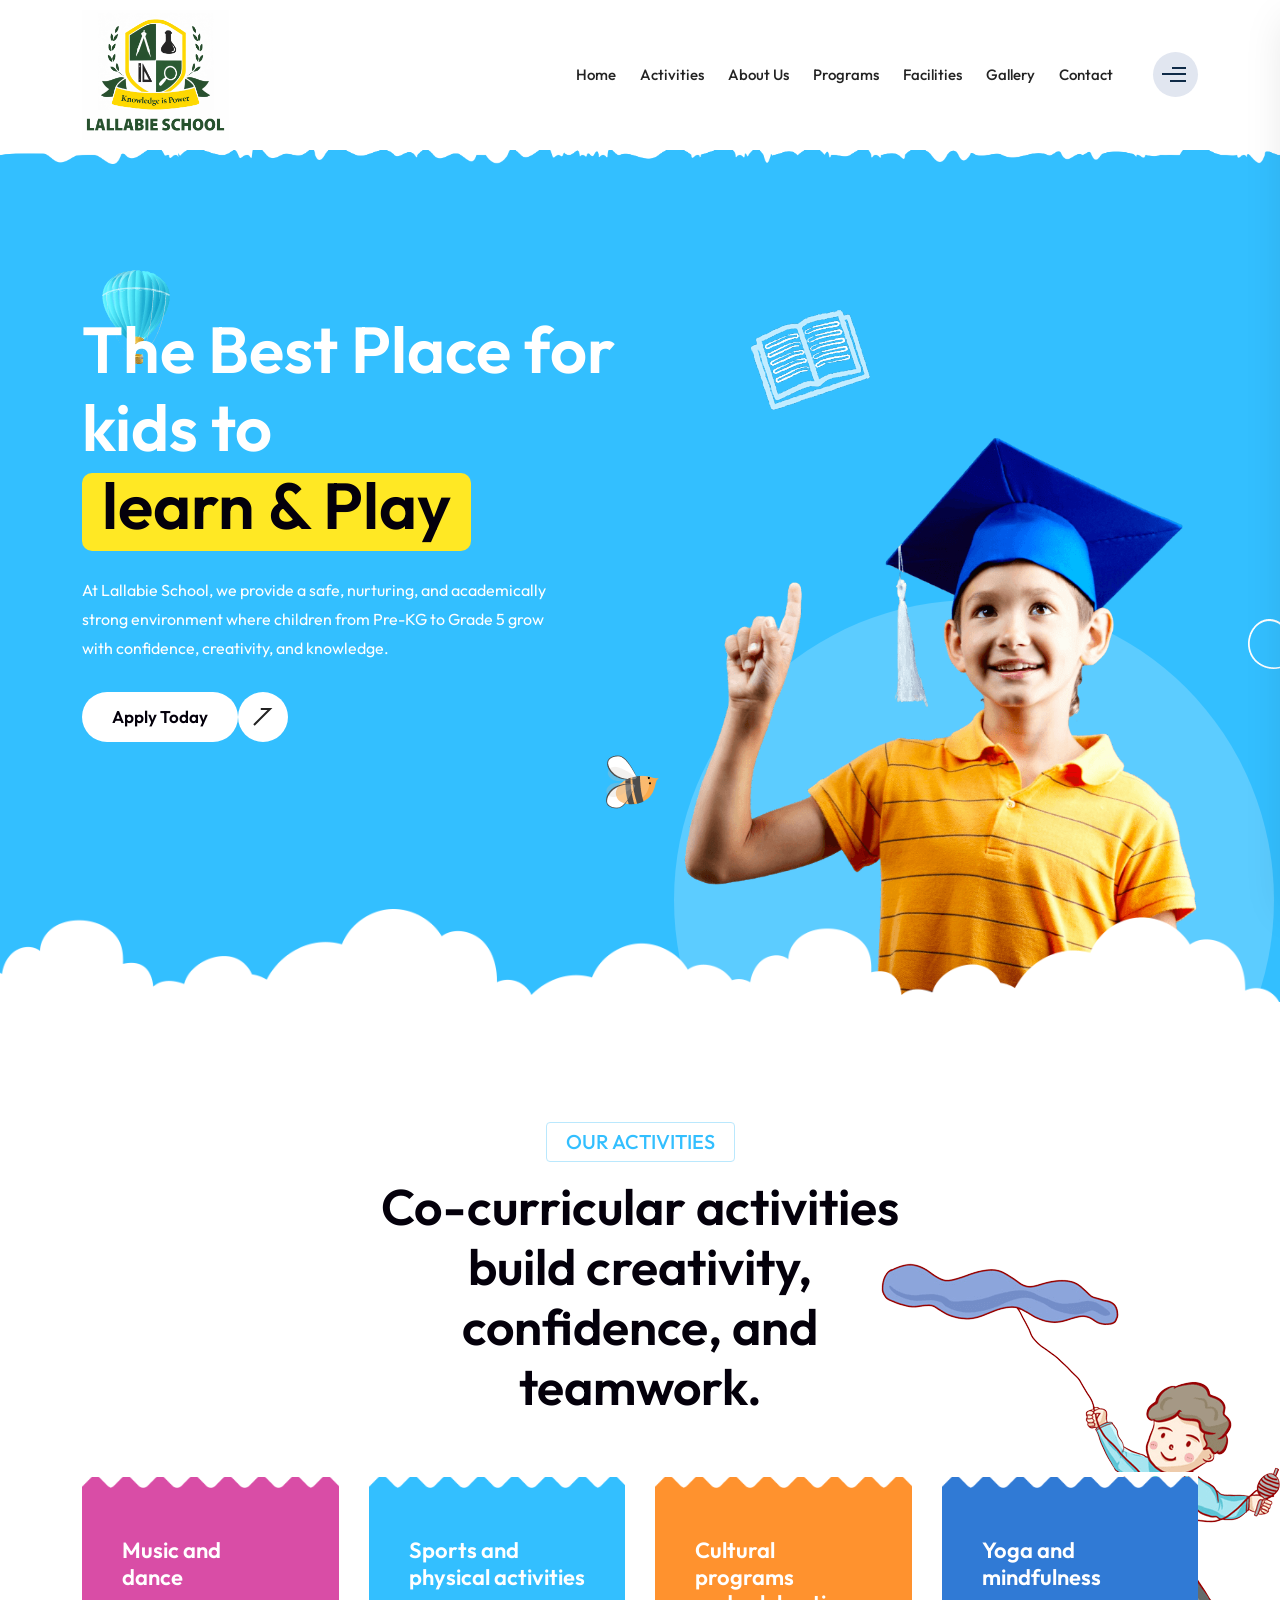
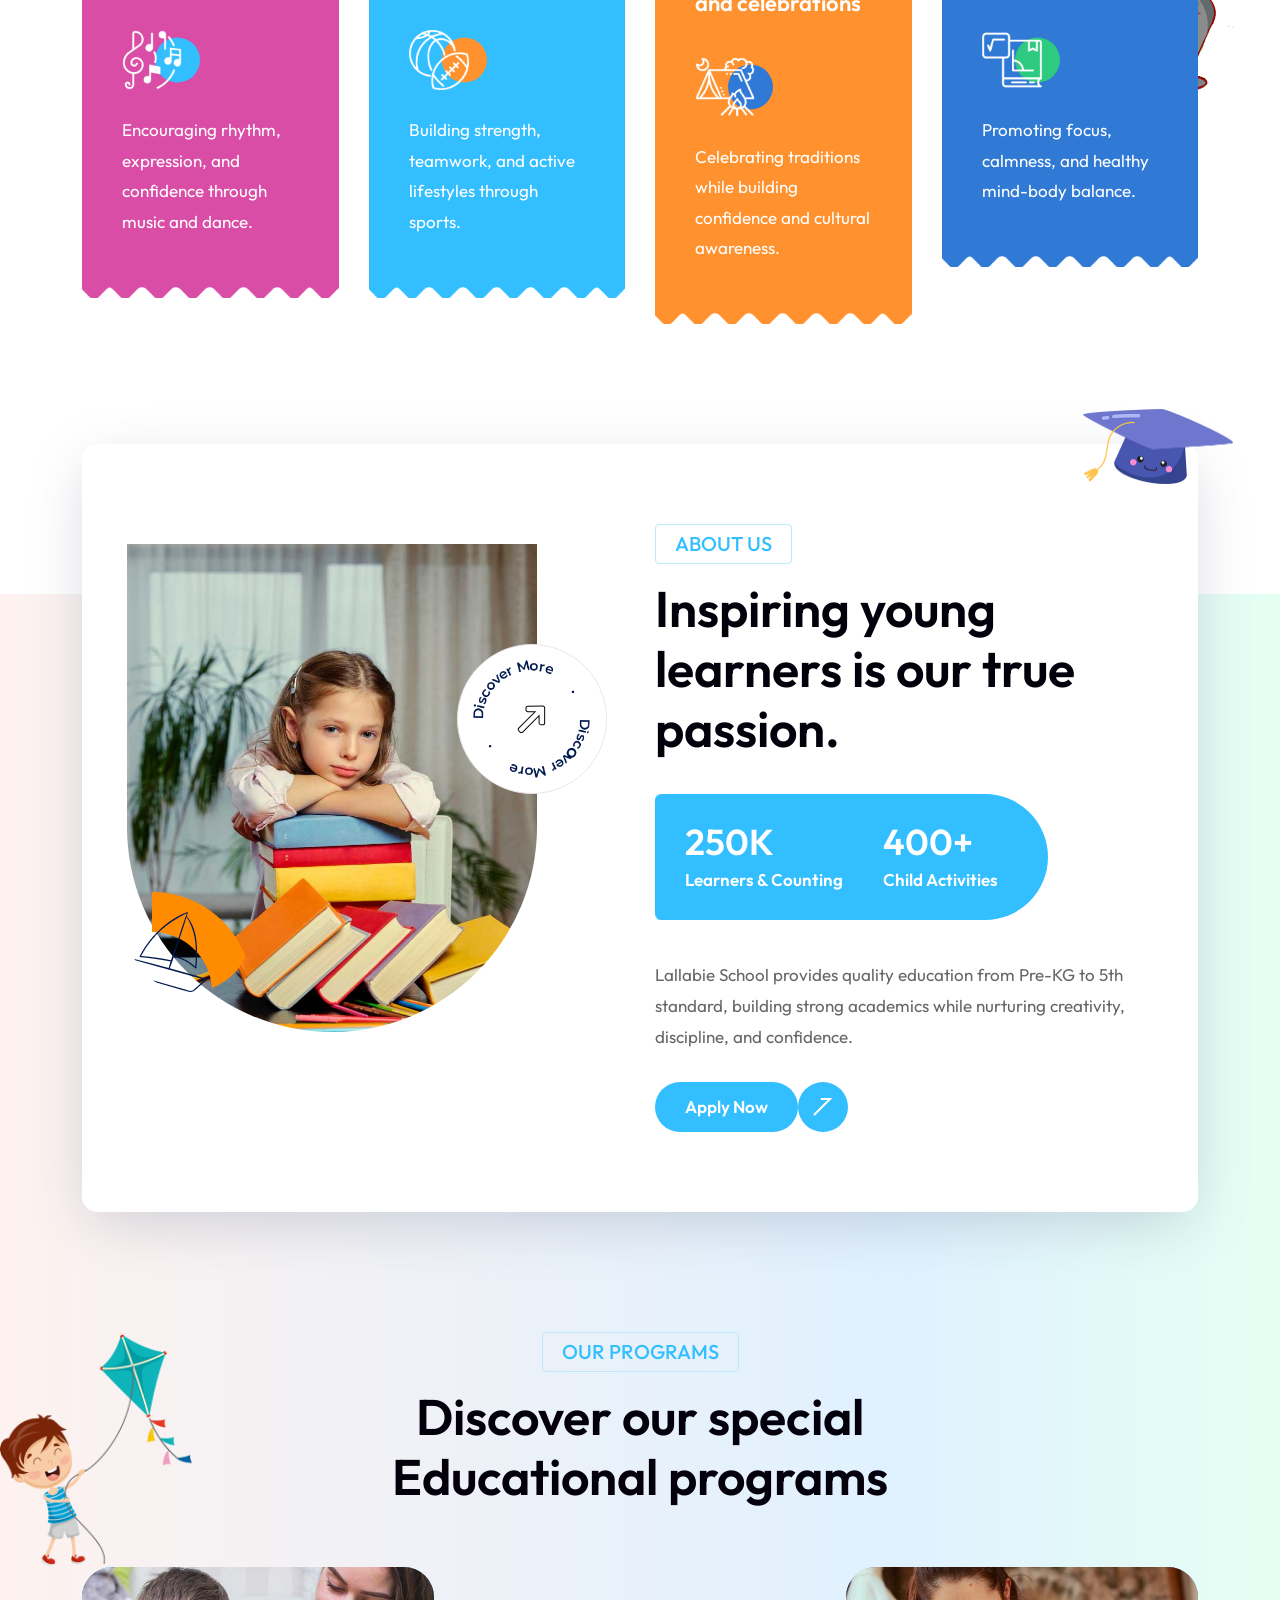
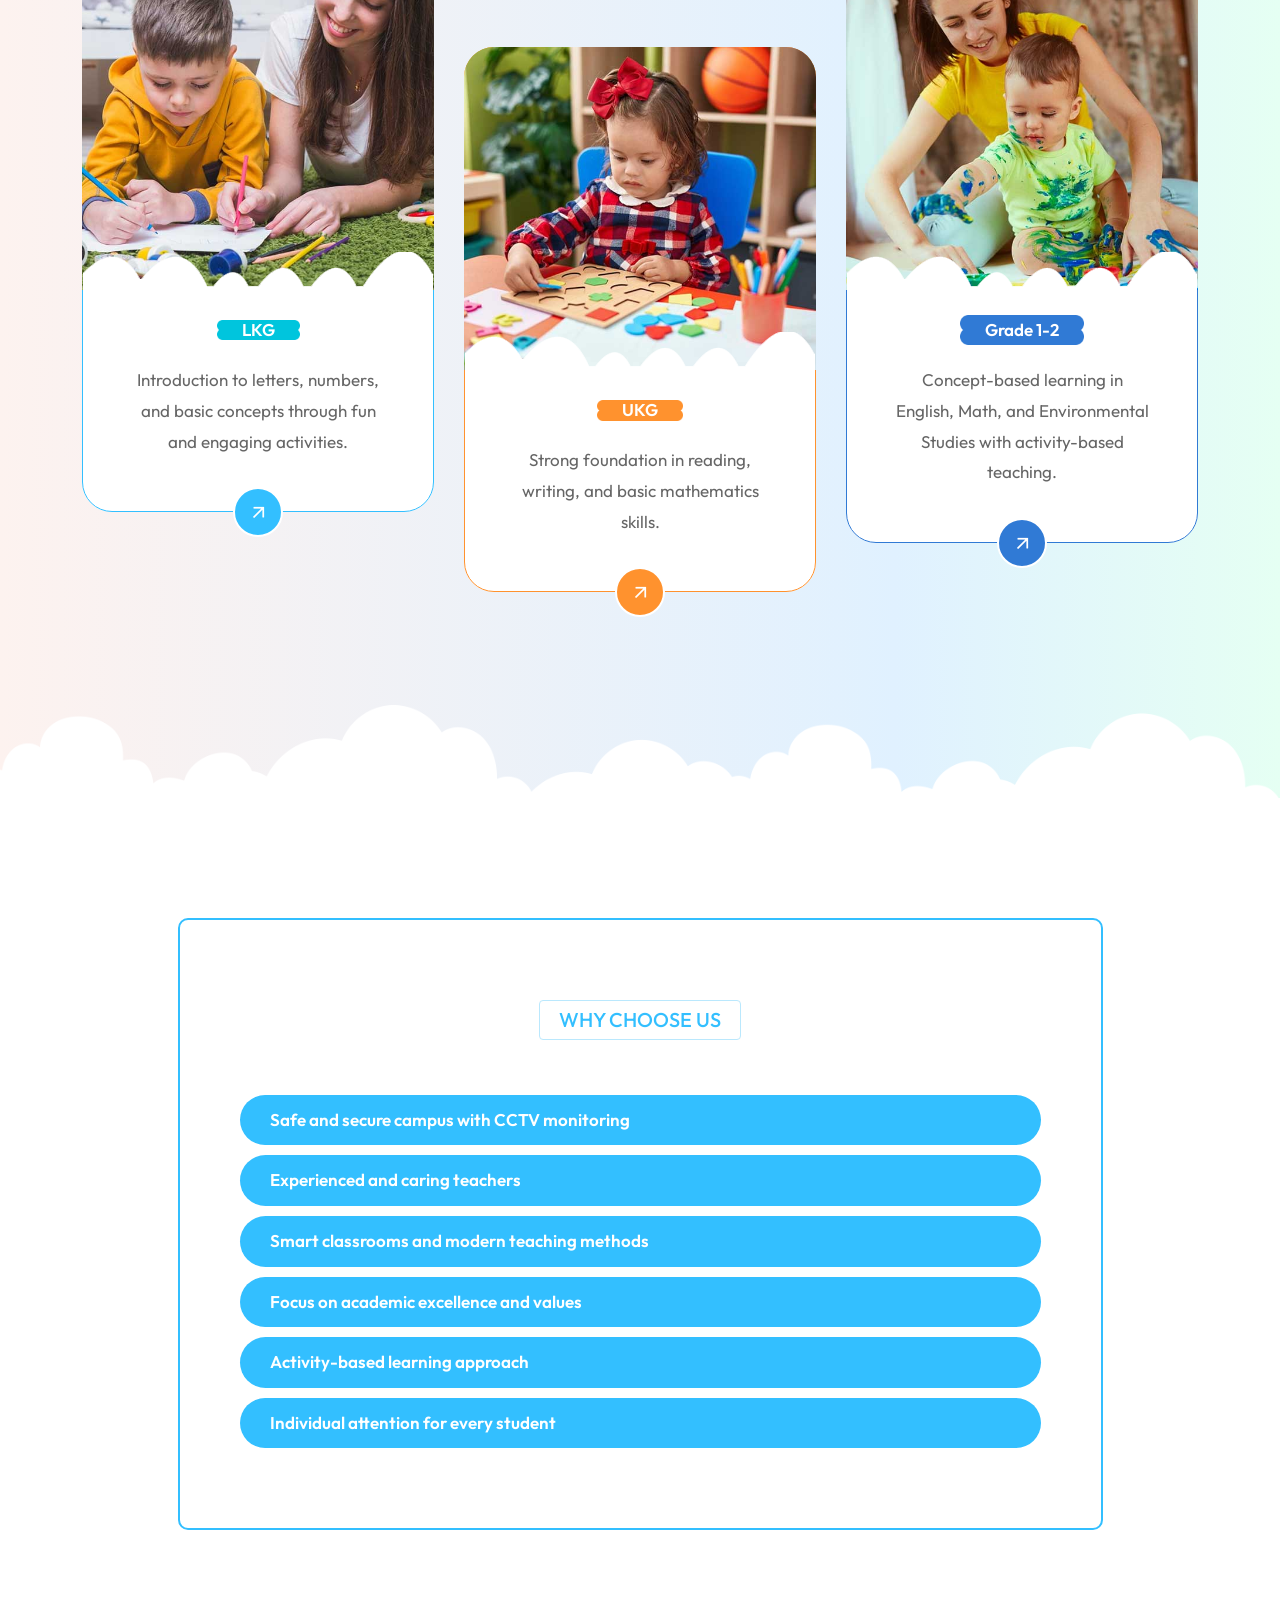
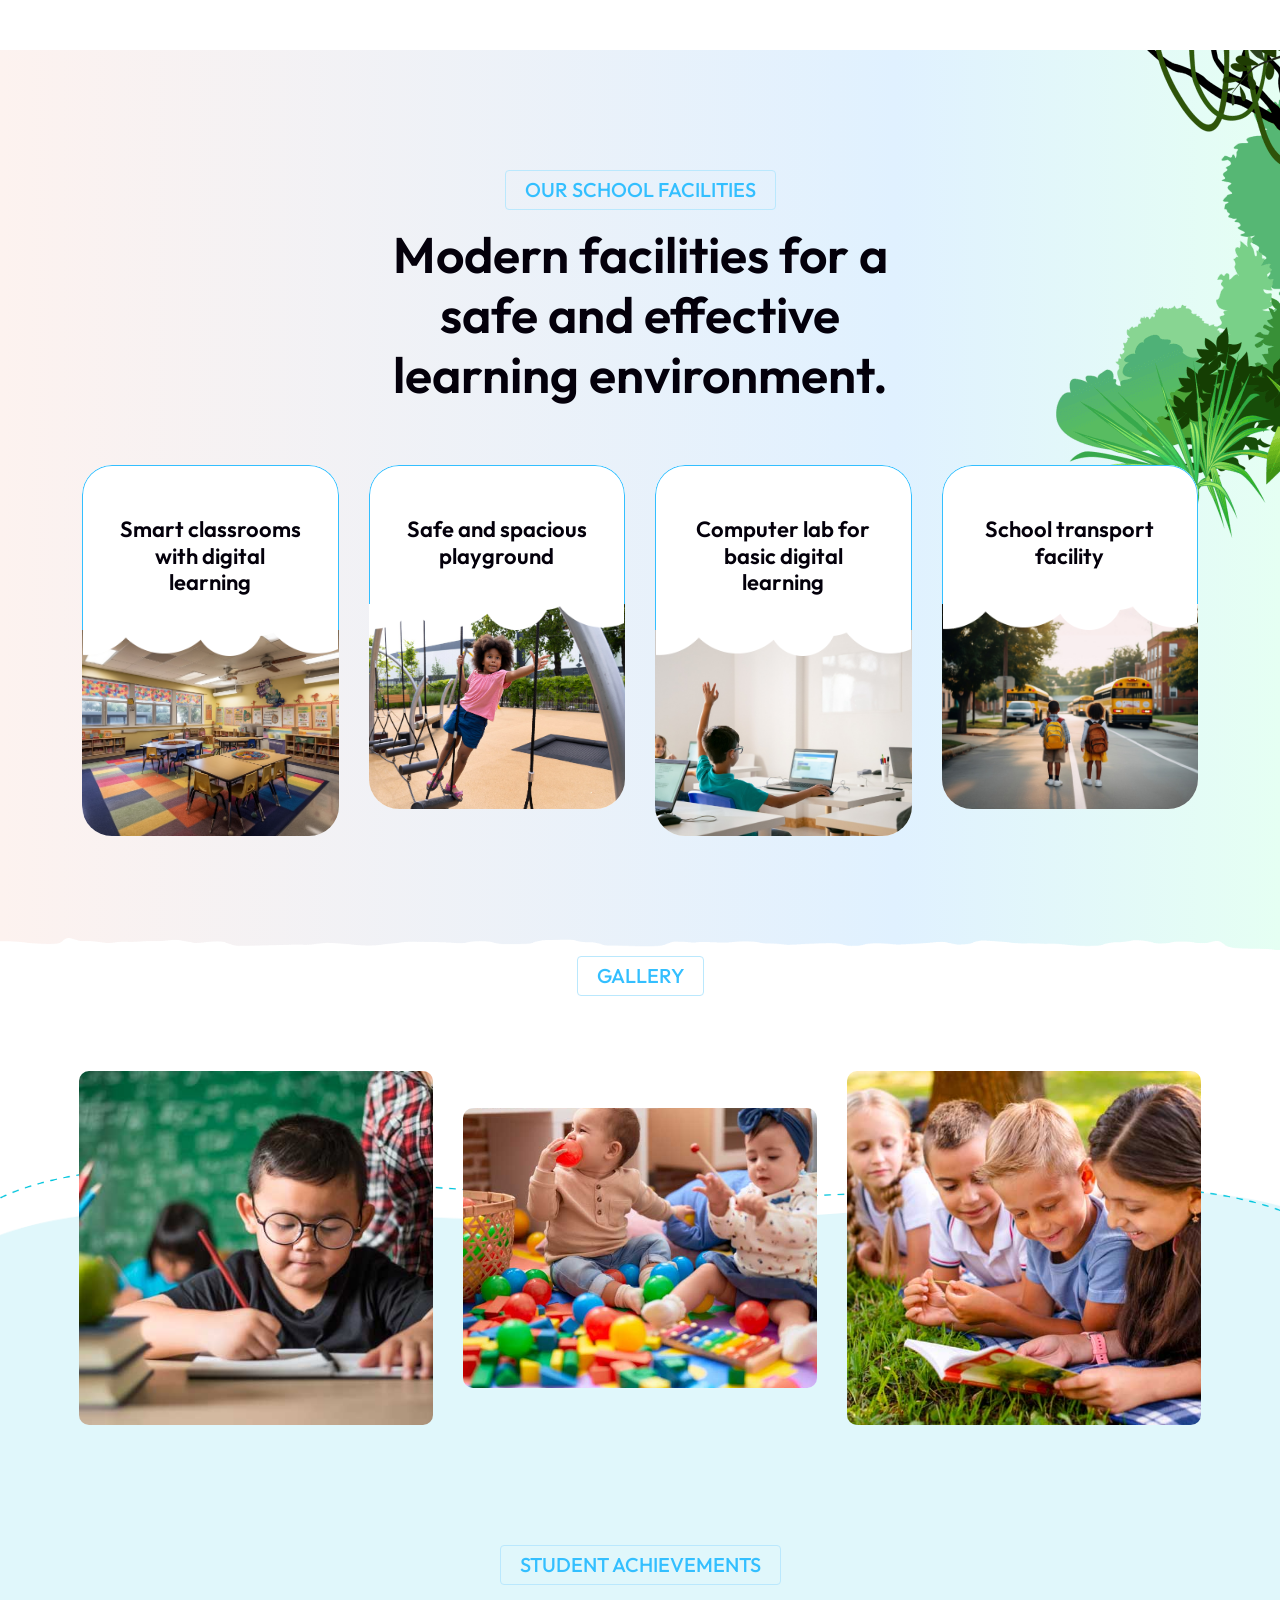
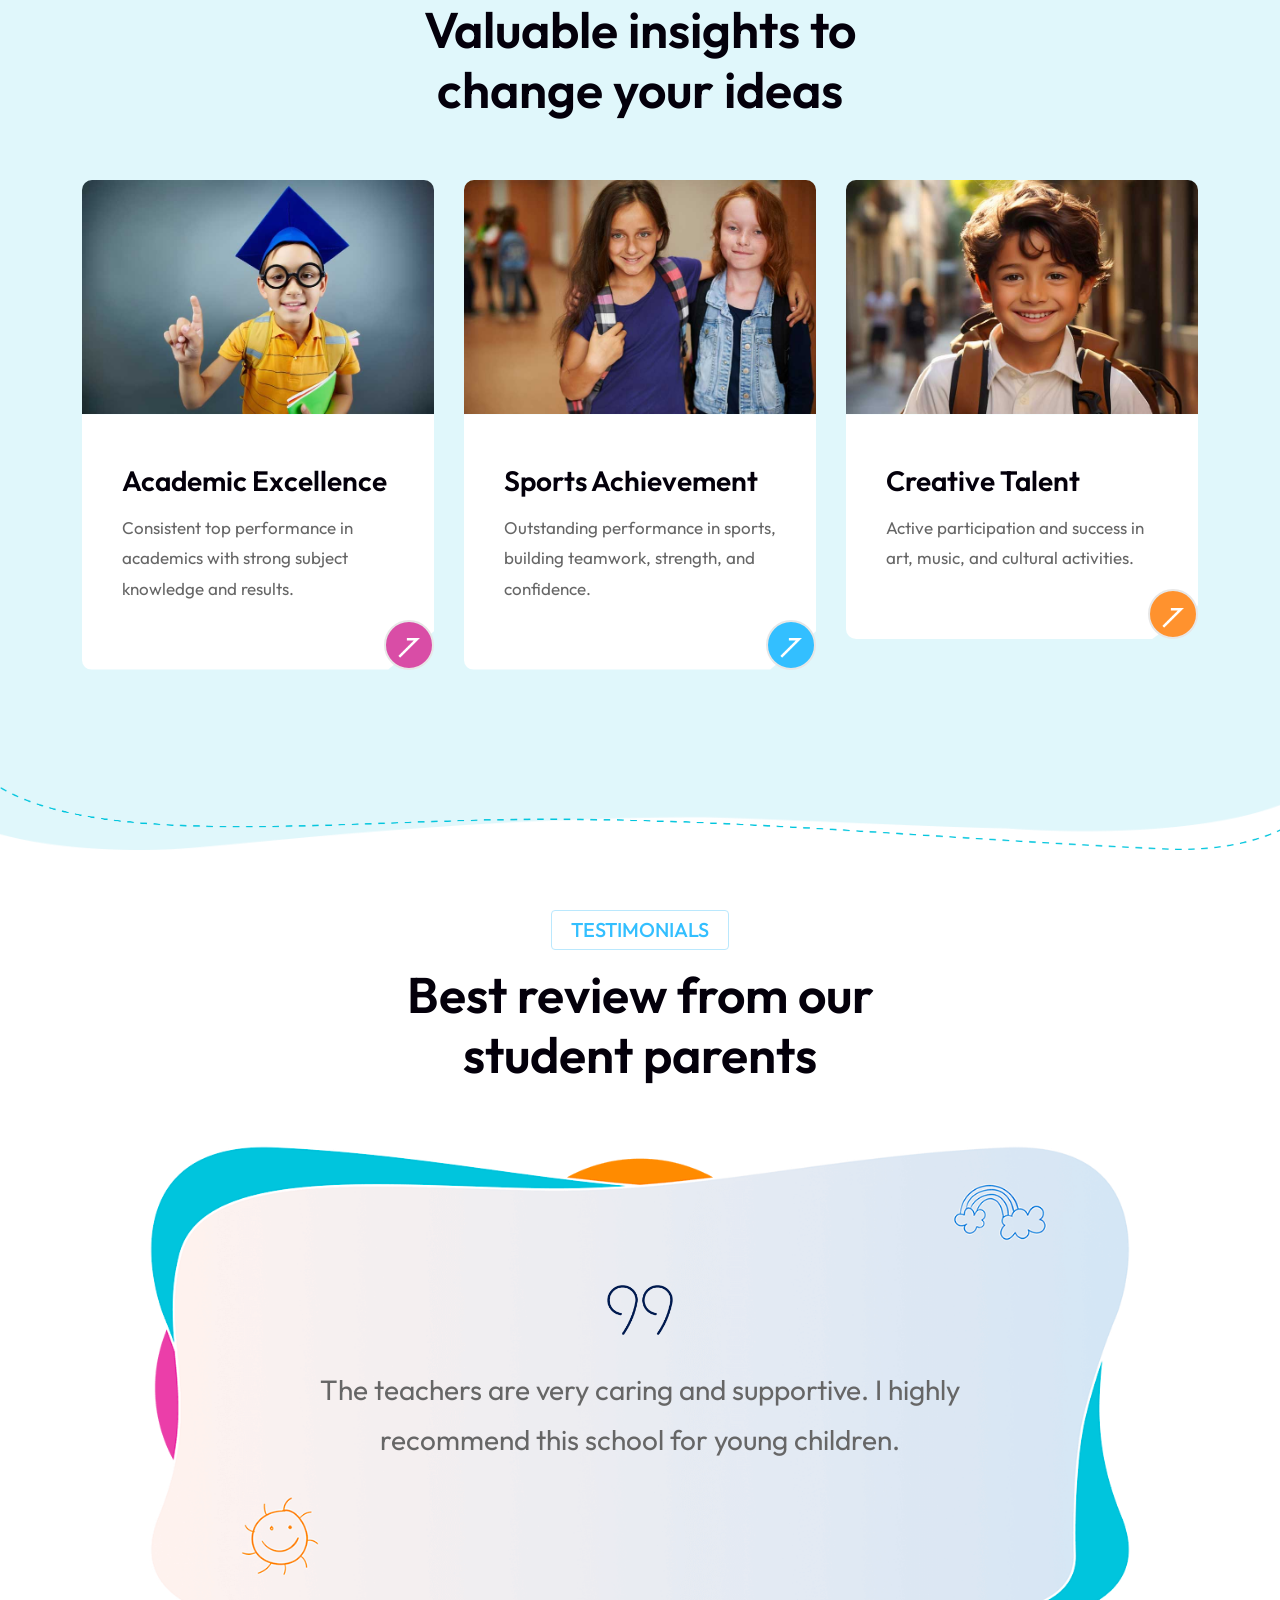
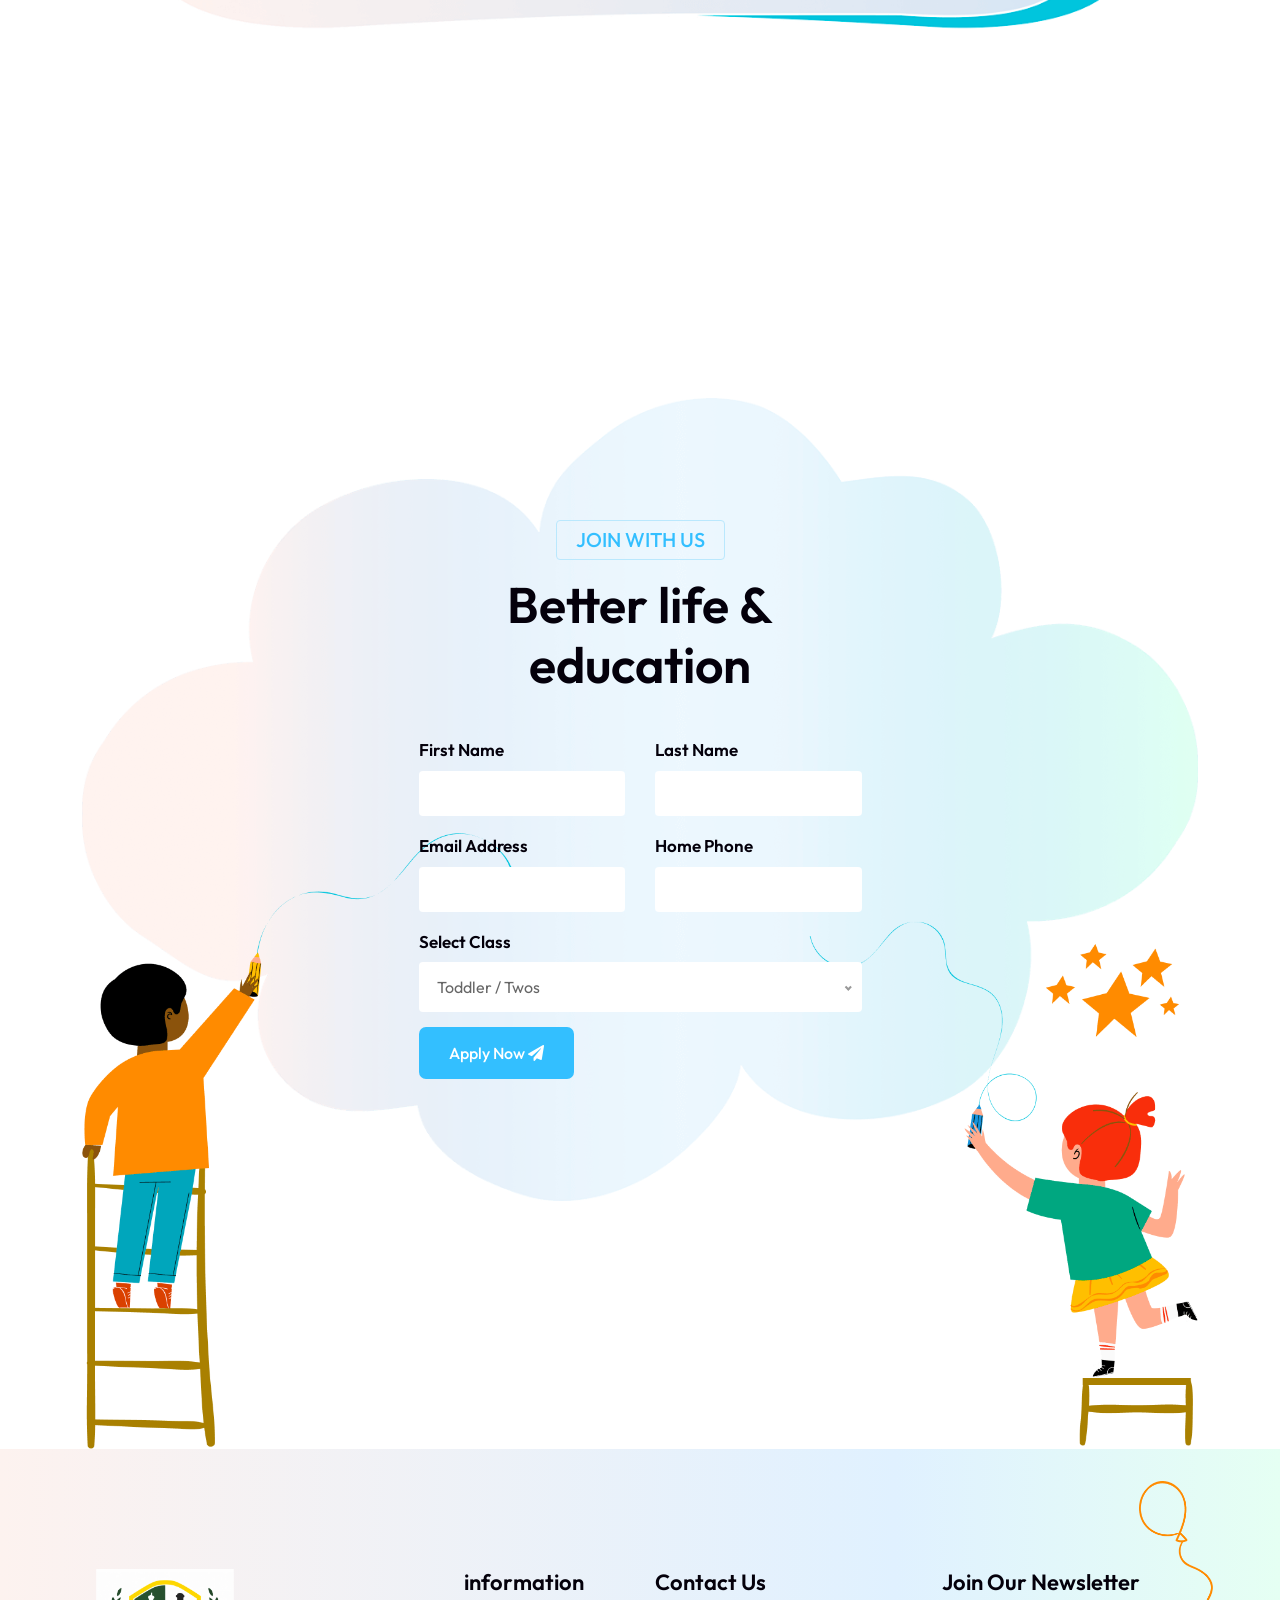
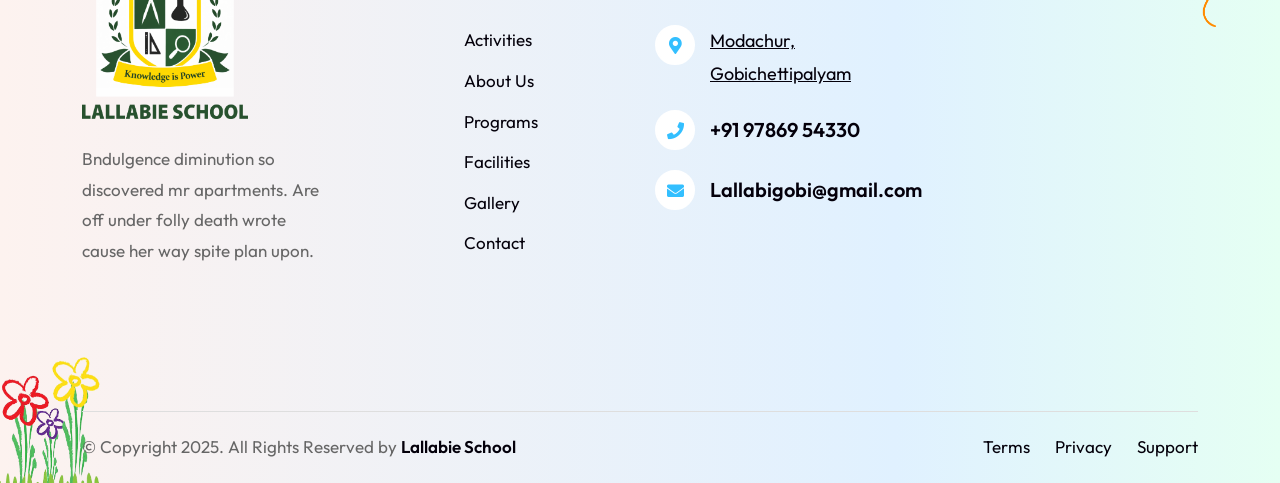
==== commit 34fd7396: "fourth commit" ====
--- a/index.html
+++ b/index.html
@@ -593,7 +593,7 @@
                             </ul> -->
                         </div>
                         <div class="thumb">
-                            <img src="assets/img/advisor/playground.jpg" alt="Image Not Found">
+                            <img src="assets/img/playground.jpg" alt="Image Not Found">
                         </div>
                     </div>
                 </div>
@@ -610,7 +610,7 @@
                             </ul> -->
                         </div>
                         <div class="thumb">
-                            <img src="assets/img/advisor/computer-lab.jpg" alt="Image Not Found">
+                            <img src="assets/img/computer.jpg" alt="Image Not Found">
                         </div>
                     </div>
                 </div>
@@ -627,7 +627,7 @@
                             </ul> -->
                         </div>
                         <div class="thumb">
-                            <img src="assets/img/advisor/transport.jpg" alt="Image Not Found">
+                            <img src="assets/img/transport.jpg" alt="Image Not Found">
                         </div>
                     </div>
                 </div>
--- a/assets/css/style.css
+++ b/assets/css/style.css
@@ -10220,6 +10220,9 @@
 
 .advisor-style-three .thumb img {
 	transition: all 0.35s ease-in-out;
+	aspect-ratio: 5 / 4;
+    object-fit: cover;
+    object-position: center;
 }
 
 .advisor-style-three:hover .thumb img {
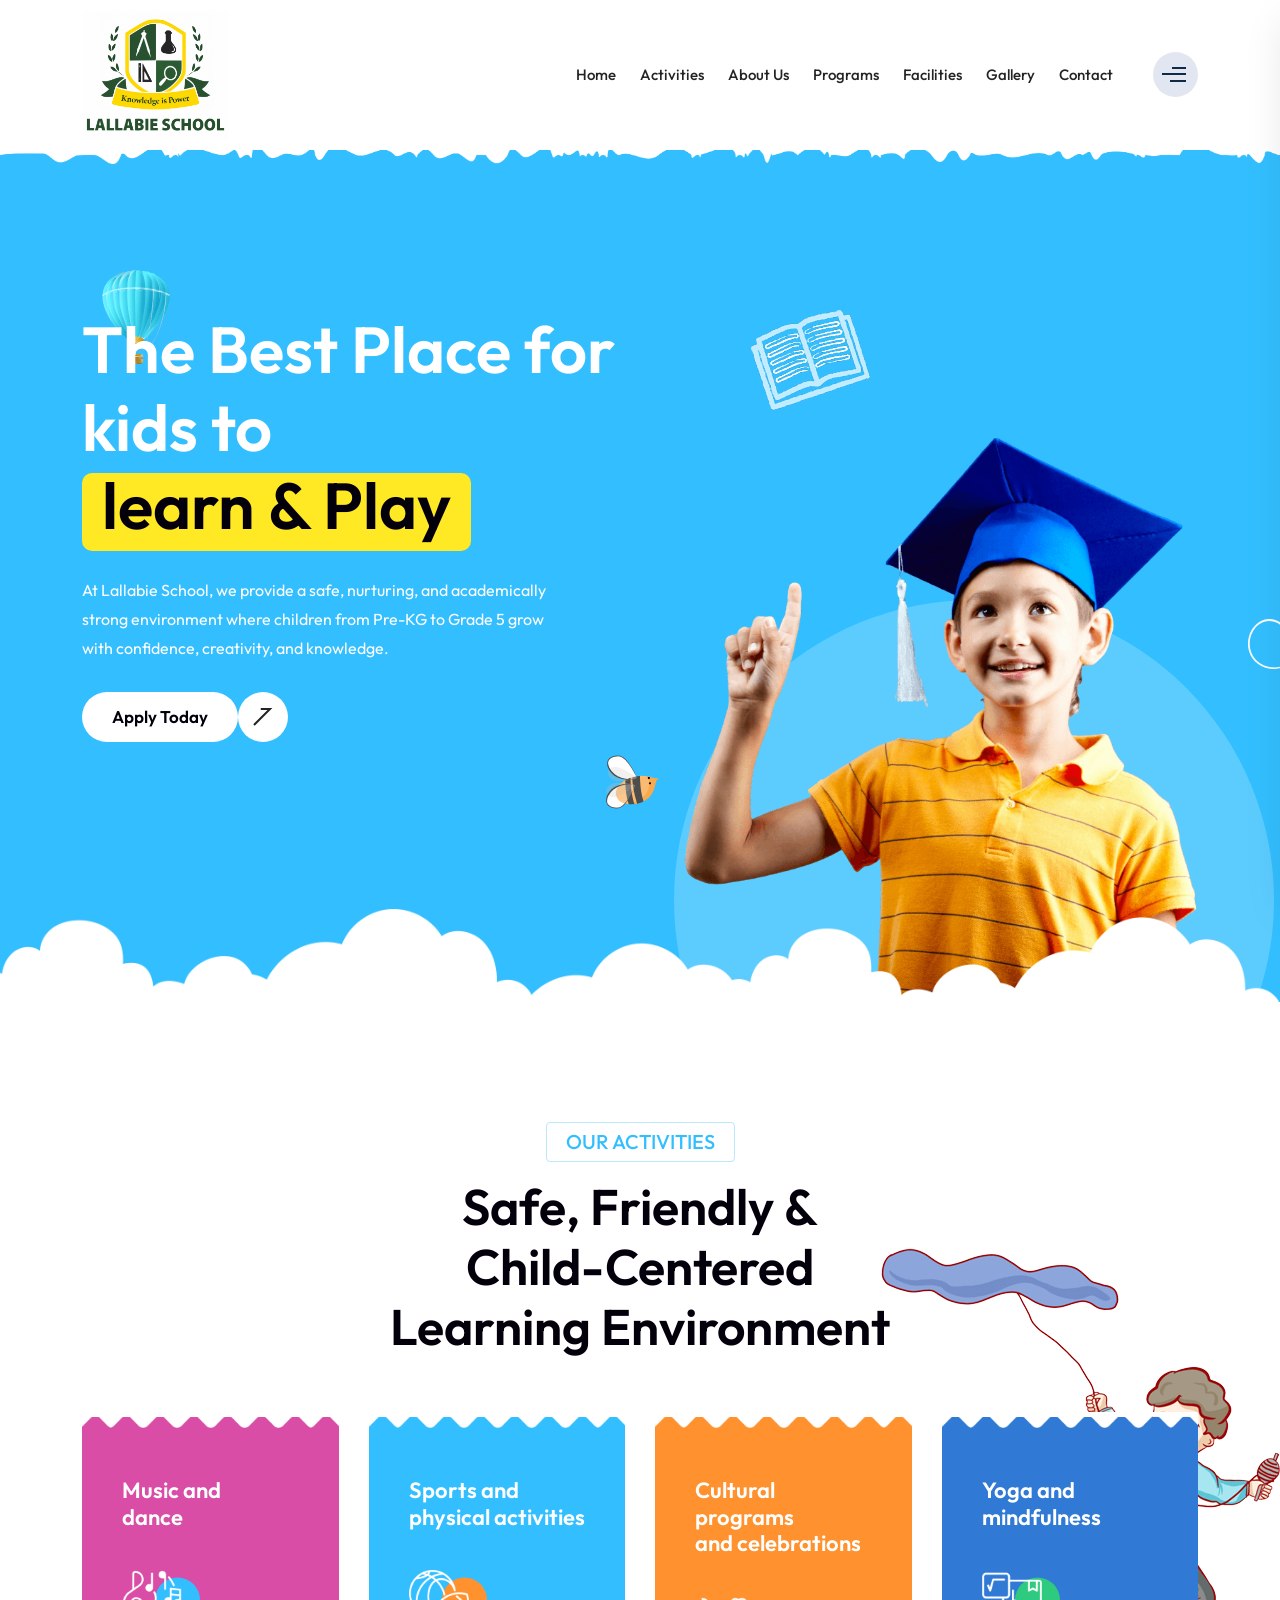
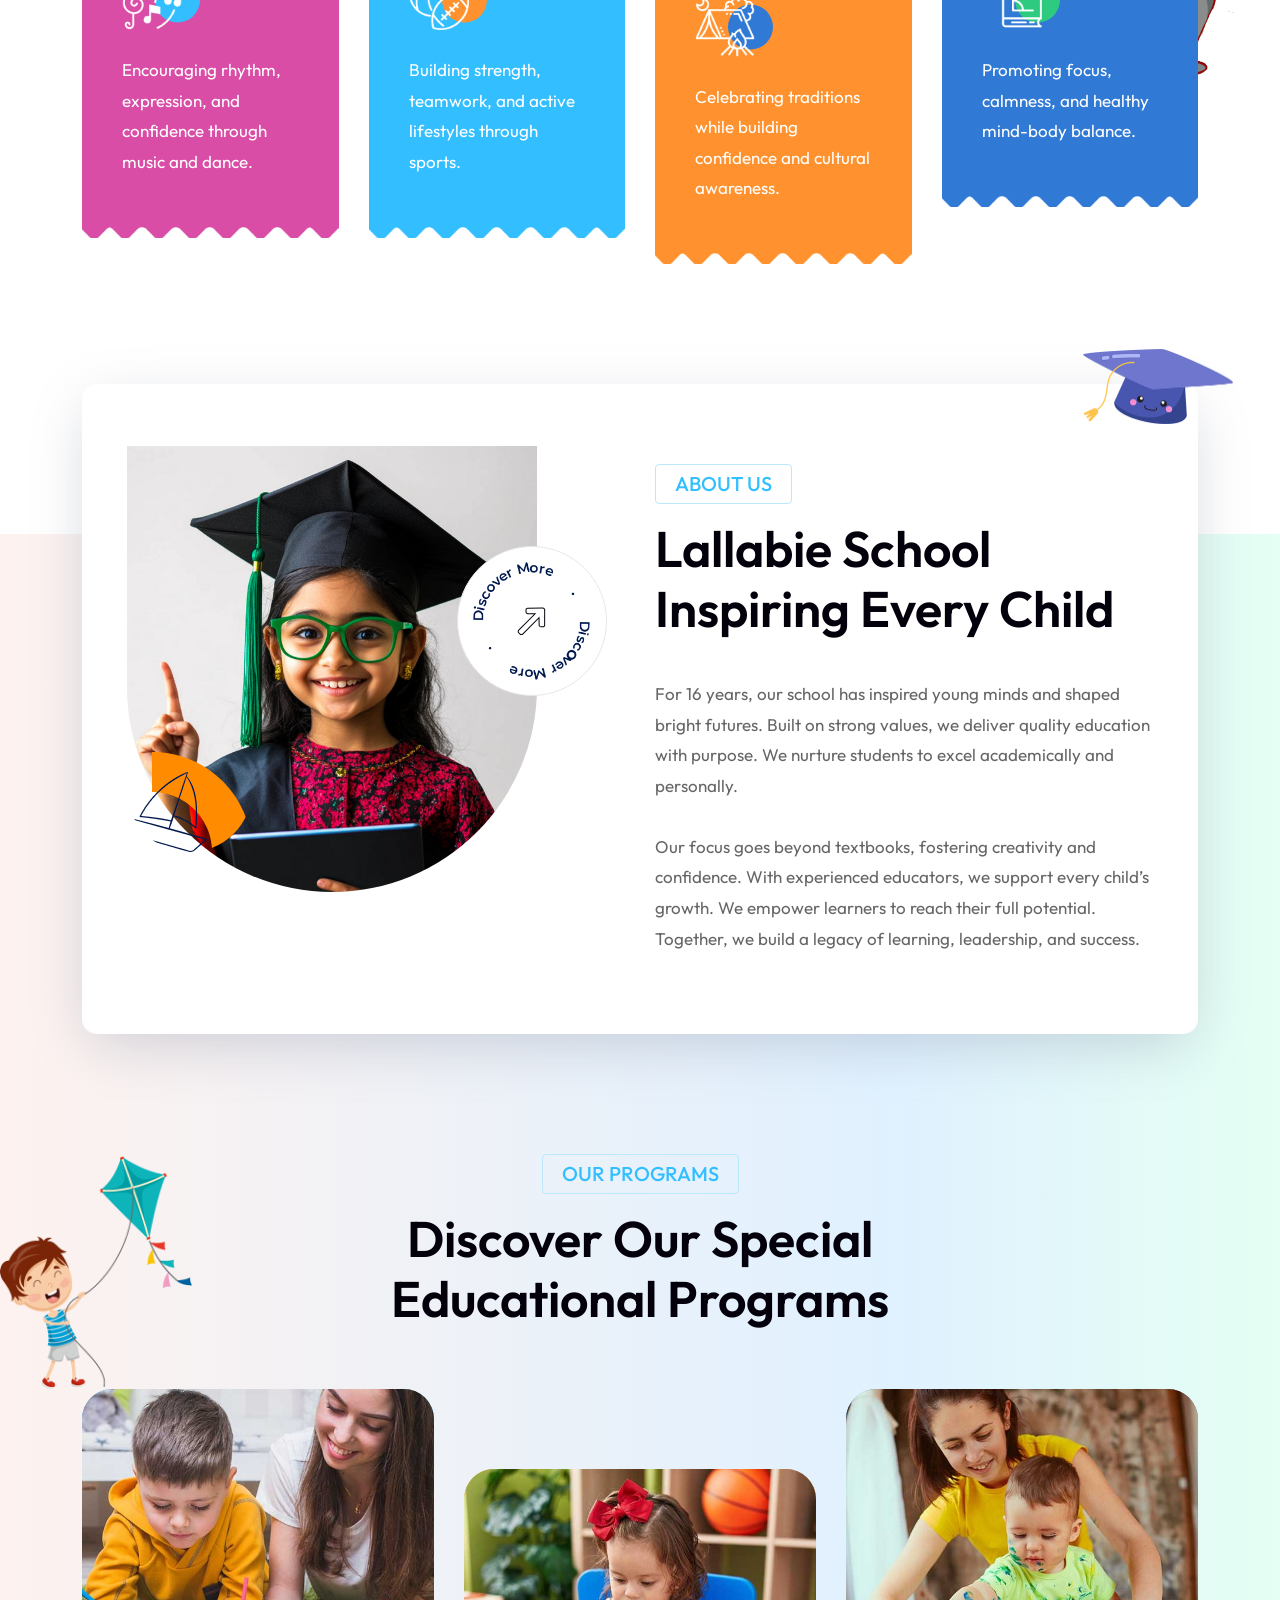
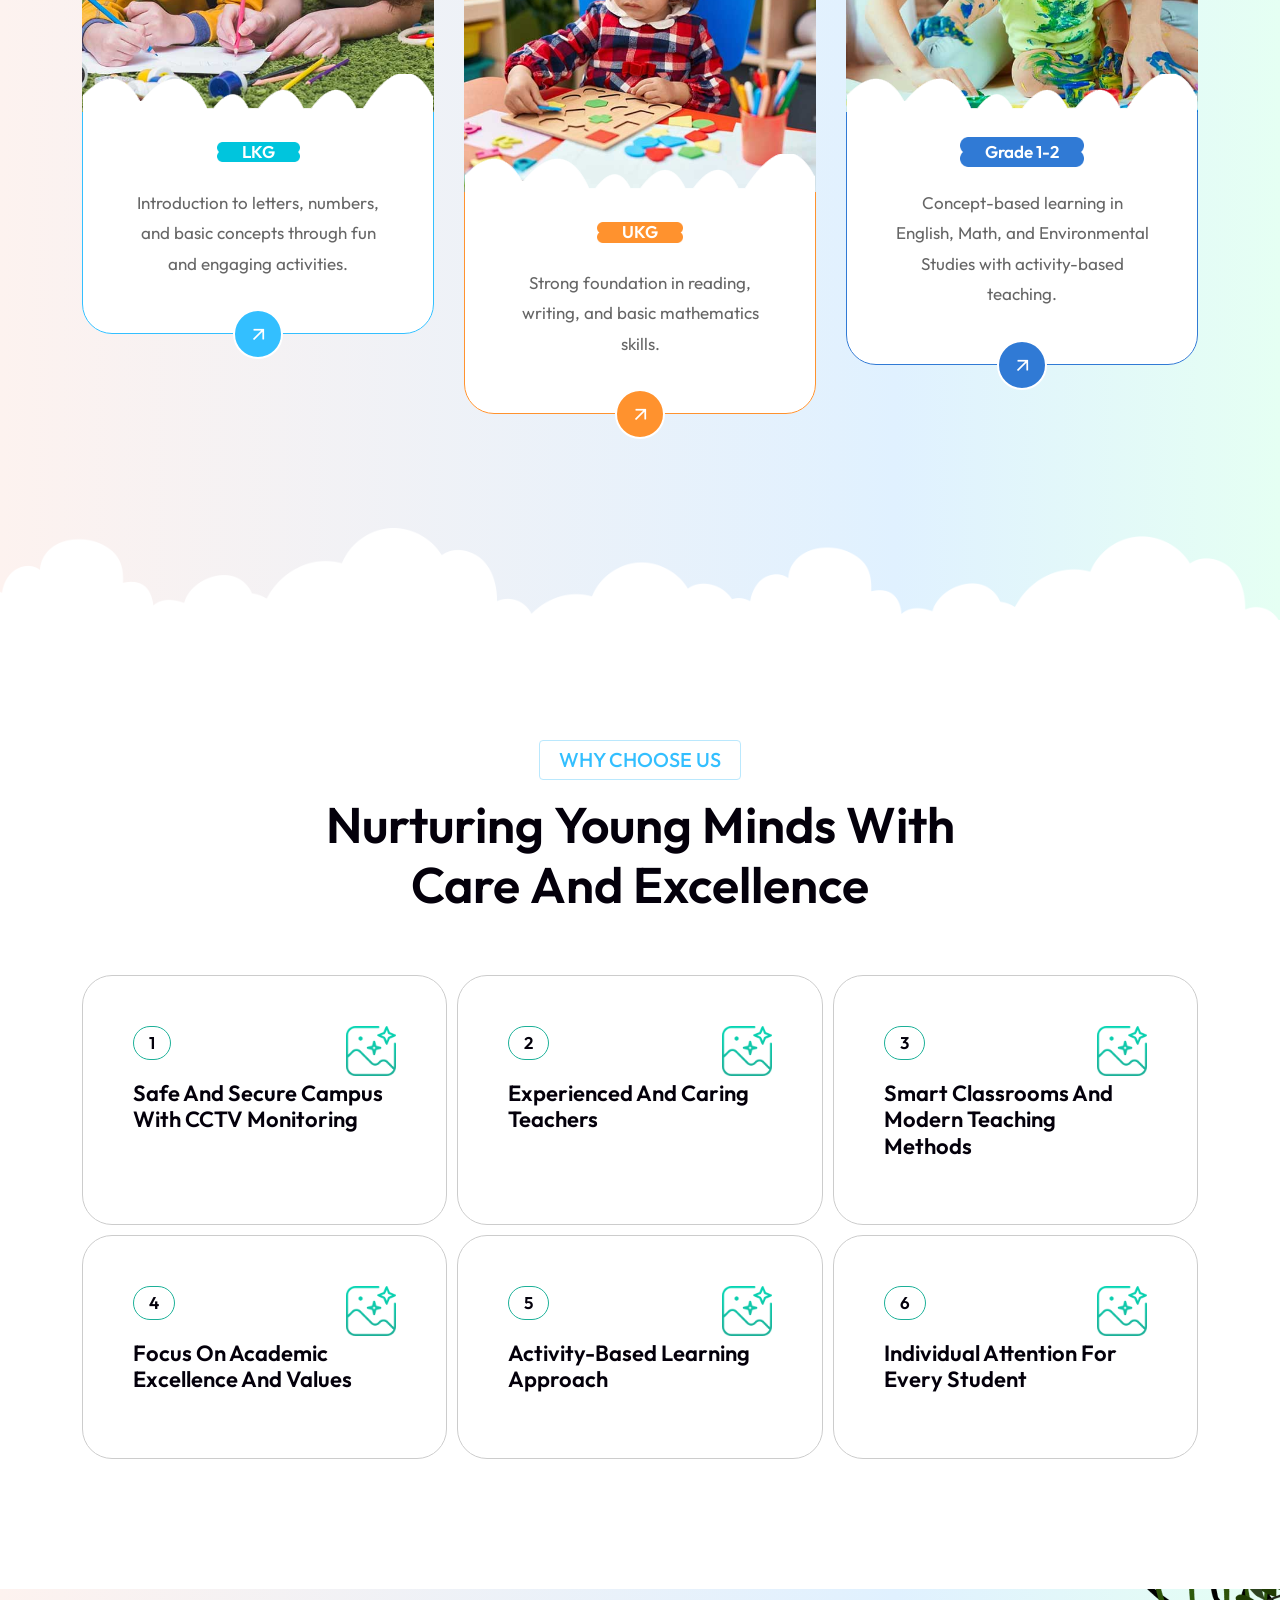
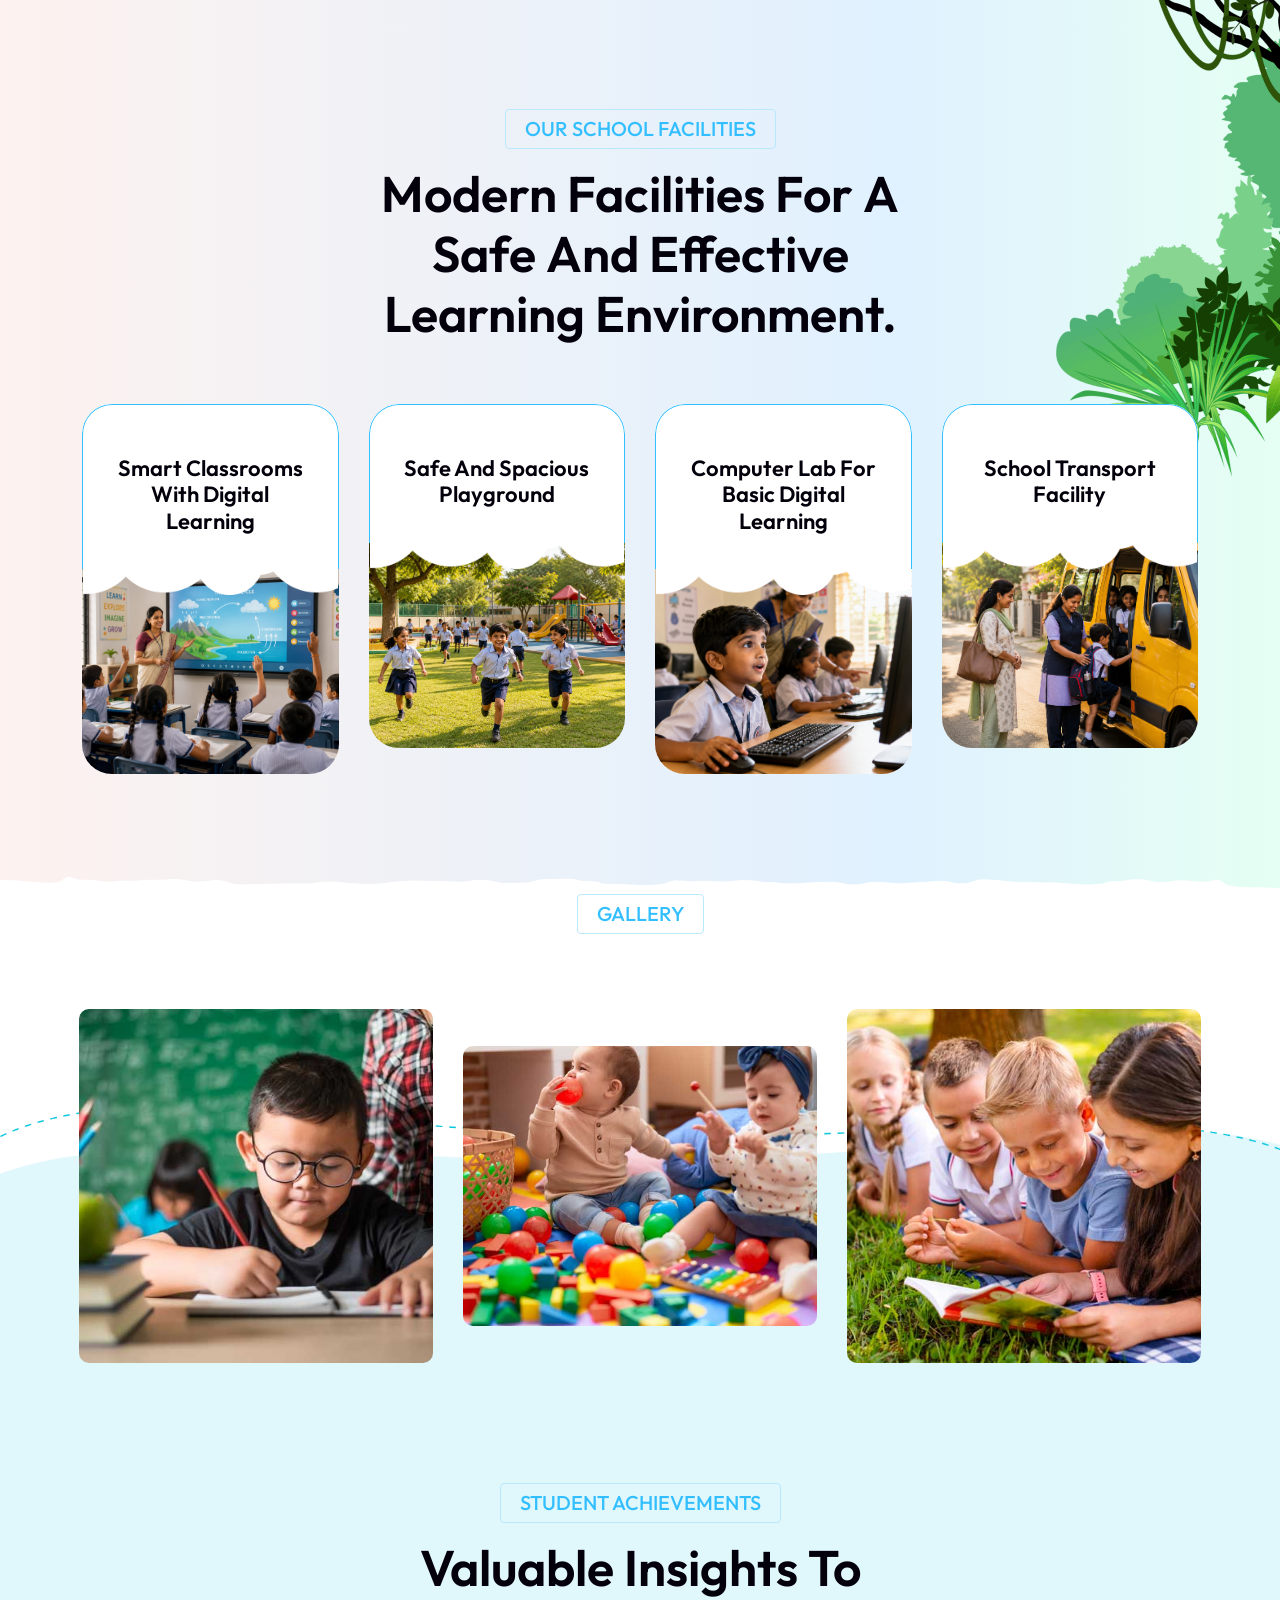
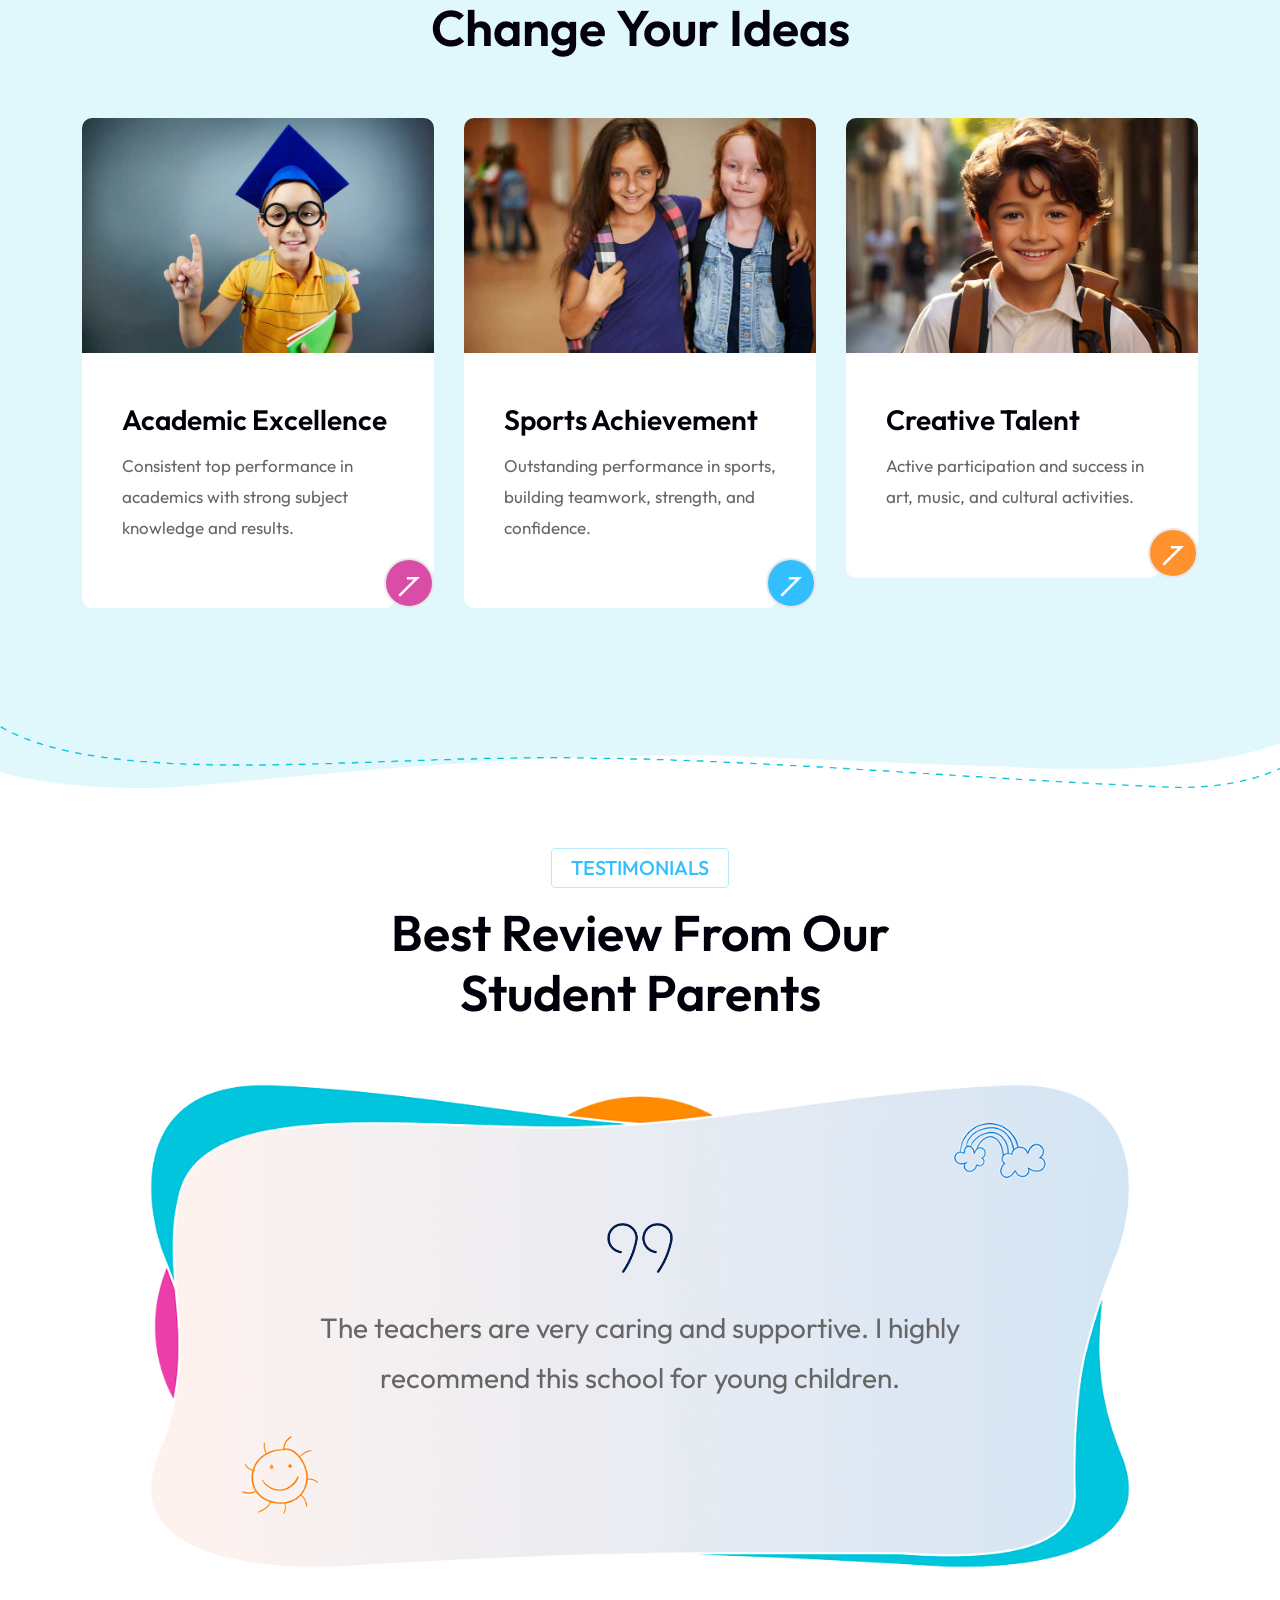
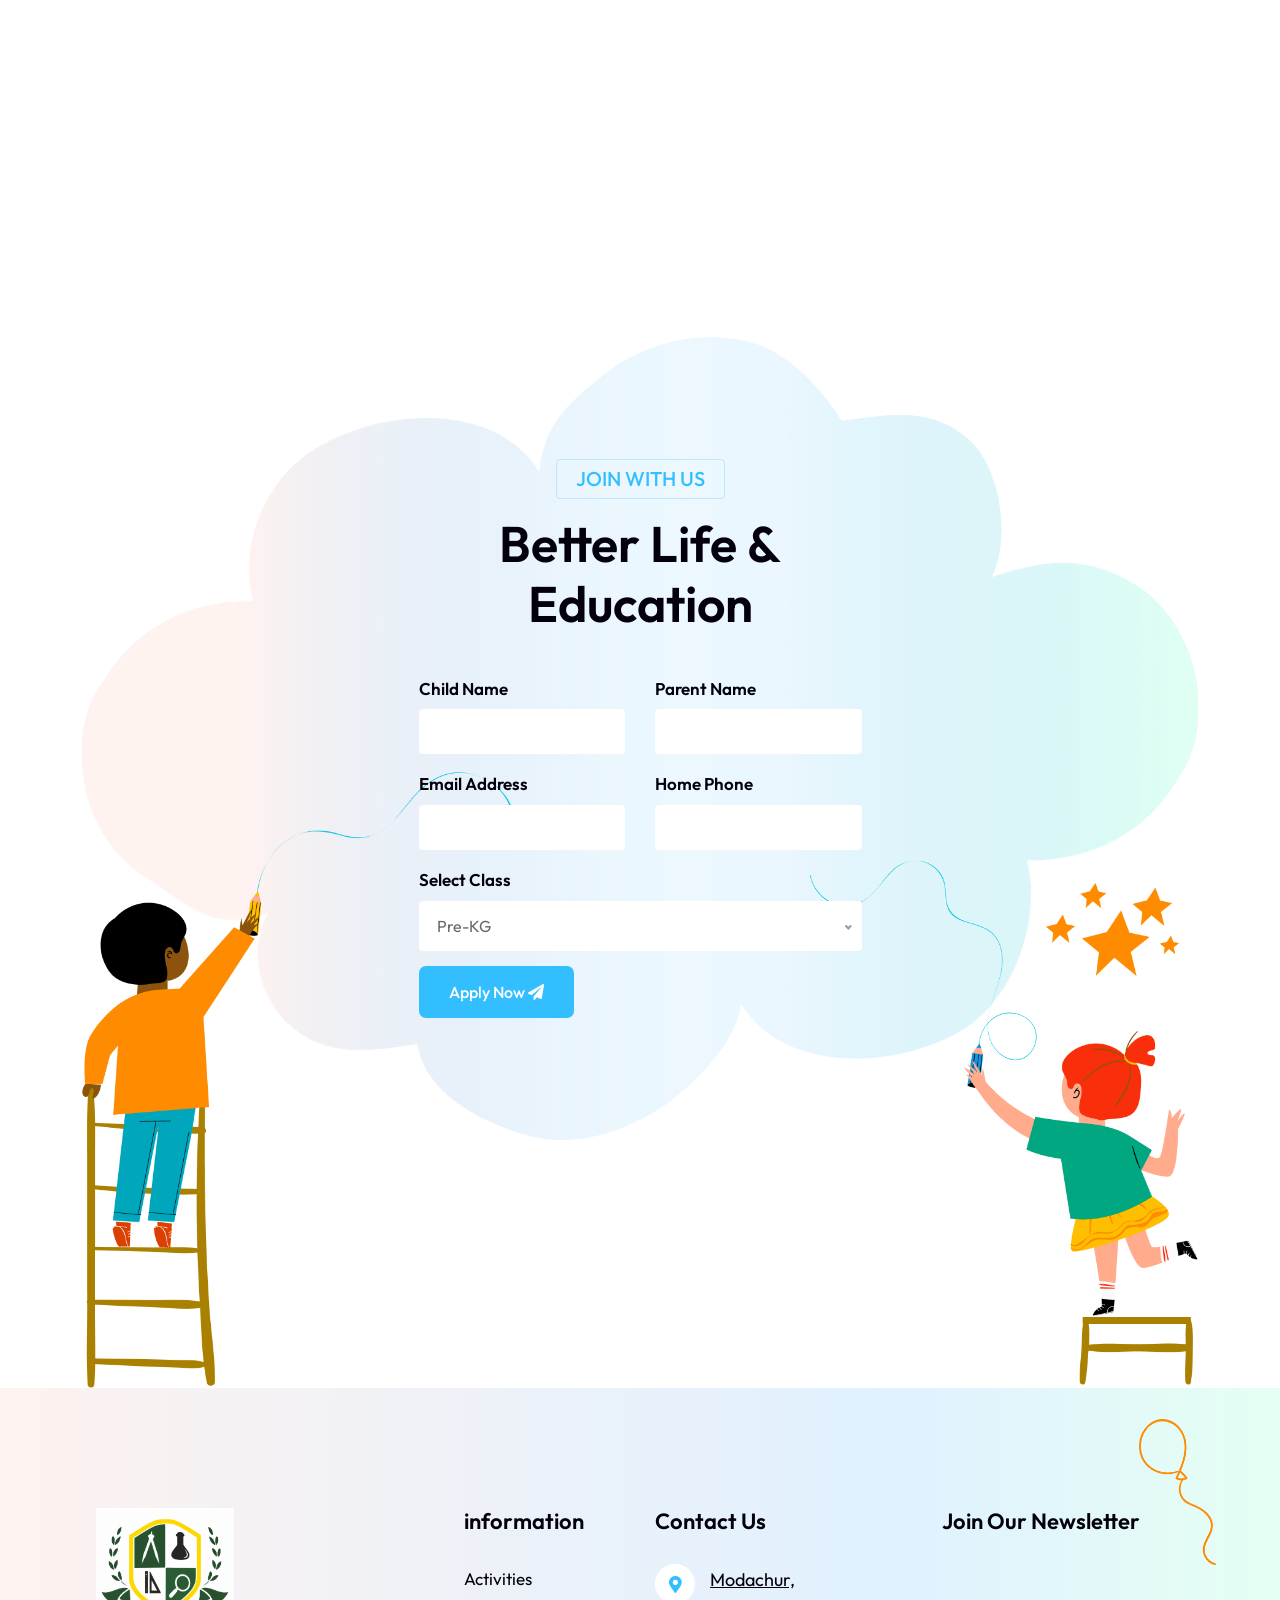
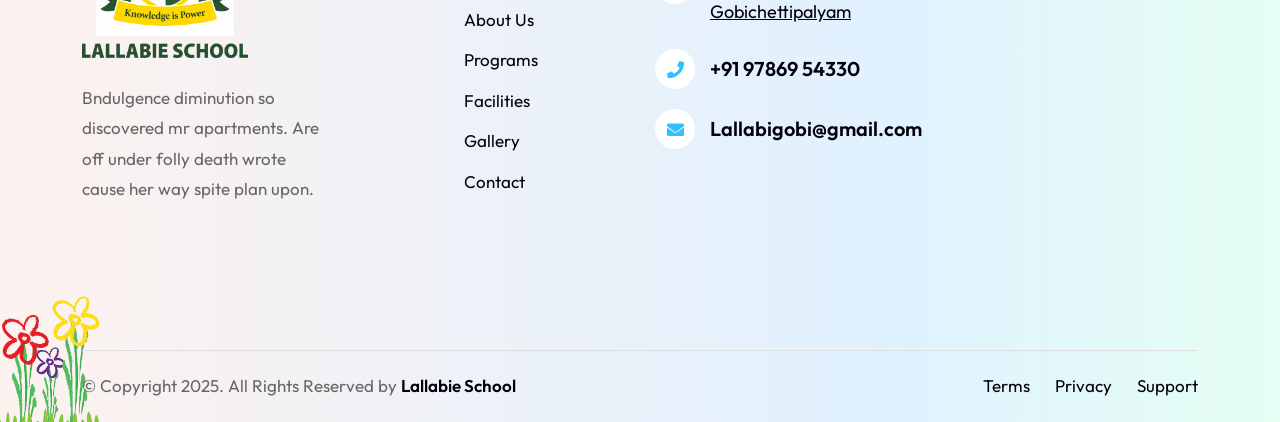
==== commit 9560ea77: "fifith commit" ====
--- a/index.html
+++ b/index.html
@@ -219,7 +219,7 @@
                         <p class="wow fadeInUp" data-wow-delay="300ms">
                             At Lallabie School, we provide a safe, nurturing, and academically strong environment where children from Pre-KG to Grade 5 grow with confidence, creativity, and knowledge.
                         </p>
-                        <a class="btn-style-two white mt-30 wow fadeInUp" data-wow-delay="600ms" href="">
+                        <a class="btn-style-two white mt-30 wow fadeInUp" data-wow-delay="600ms" href="#">
                             <div class="icon">
                                 <svg width="20" height="18" viewBox="0 0 20 18" fill="none" xmlns="http://www.w3.org/2000/svg">
                                     <path d="M1 17L17 1H7.8" stroke="#232323" stroke-width="2"></path>
@@ -259,7 +259,7 @@
                 <div class="col-xl-6 offset-xl-3 col-lg-8 offset-lg-2">
                     <div class="site-heading text-center">
                         <h4 class="sub-title">Our Activities</h4>
-                        <h2 class="title split-text">Co-curricular activities build creativity, confidence, and teamwork.</h2>
+                        <h2 class="title split-text">Safe, Friendly & Child-Centered Learning Environment</h2>
                     </div>
                 </div>
             </div>
@@ -335,7 +335,7 @@
                 <div class="row align-center">
                     <div class="col-lg-5">
                         <div class="about-style-seven-thumb">
-                            <img src="assets/img/about/9.jpg" alt="Image Not Found">
+                            <img src="assets/img/lallabie-aboutus.jpeg" alt="Image Not Found">
                             <img src="assets/img/shape/67.png" alt="Image Not Found">
                             <a href="" class="round-text">
                                 <img src="assets/img/illustration/12.png" alt="Image Not Found">
@@ -346,33 +346,13 @@
                     <div class="col-lg-6 offset-lg-1">
                         <div class="about-style-seven-info">
                             <h4 class="sub-title">About us</h4>
-                            <h2 class="title split-text">Inspiring young learners is our true passion.</h2>
-                            <div class="d-flex wow fadeInUp" data-wow-delay="200ms">
-                                <div class="fun-facts">
-                                    <div class="single">
-                                        <div class="counter">
-                                            <div class="timer" data-to="250" data-speed="1000">250</div>
-                                            <div class="operator">K</div>
-                                        </div>
-                                        <h4>Learners & Counting</h4>
-                                    </div>
-                                    <div class="single">
-                                        <div class="counter">
-                                            <div class="timer" data-to="400" data-speed="1000">400</div>
-                                            <div class="operator">+</div>
-                                        </div>
-                                        <h4>Child Activities</h4>
-                                    </div>
-                                </div>
-                                <div class="thumbs">
-                                    <img src="assets/img/about/10.jpg" alt="Image Not Found">
-                                </div>
-                            </div>
+                            <h2 class="title split-text">Lallabie School Inspiring Every Child</h2>
+        
                             <div class="info wow fadeInUp" data-wow-delay="400ms">
                                 <p>
-                                    Lallabie School provides quality education from Pre-KG to 5th standard, building strong academics while nurturing creativity, discipline, and confidence.
+                                    For 16 years, our school has inspired young minds and shaped bright futures. Built on strong values, we deliver quality education with purpose. We nurture students to excel academically and personally. <br><br>Our focus goes beyond textbooks, fostering creativity and confidence. With experienced educators, we support every child’s growth. We empower learners to reach their full potential. Together, we build a legacy of learning, leadership, and success.
                                 </p>
-                                <a class="btn-style-two theme mt-30" href="">
+                                <!-- <a class="btn-style-two theme mt-30" href="">
                                     <div class="icon">
                                         <svg width="20" height="18" viewBox="0 0 20 18" fill="none" xmlns="http://www.w3.org/2000/svg">
                                             <path d="M1 17L17 1H7.8" stroke="white" stroke-width="2"></path>
@@ -384,7 +364,7 @@
                                             <path d="M1 17L17 1H7.8" stroke="white" stroke-width="2"></path>
                                         </svg>
                                     </div>
-                                </a>
+                                </a> -->
                             </div>
                         </div>
                     </div>
@@ -408,7 +388,7 @@
                 <div class="col-xl-6 offset-xl-3 col-lg-8 offset-lg-2">
                     <div class="site-heading text-center">
                         <h4 class="sub-title">Our Programs</h4>
-                        <h2 class="title split-text">Discover our special Educational programs</h2>
+                        <h2 class="title split-text">Discover Our Special Educational Programs</h2>
                     </div>
                 </div>
             </div>
@@ -517,31 +497,108 @@
     </div>
     <!-- End Child Program -->
 
-    <!-- Start Session Time 
-    ============================================= -->
-    <div class="session-time-area default-padding">
-        <div class="container">
-            <div class="row">
-                <div class="col-lg-10 offset-lg-1">
-                    <div class="session-time-items wow fadeInUp" style="background-image: url(assets/img/shape/75.png);">
-                        <div class="site-heading text-center">
-                            <h4 class="sub-title">Why Choose Us </h4>
-                            <!-- <h2 class="title split-text">Why Choose Lallabie School</h2> -->
-                        </div>
-                        <ul>
-                            <li>Safe and secure campus with CCTV monitoring</li>
-                            <li>Experienced and caring teachers</li>
-                            <li>Smart classrooms and modern teaching methods</li>
-                            <li>Focus on academic excellence and values</li>
-                            <li>Activity-based learning approach</li>
-                            <li>Individual attention for every student</li>
-                        </ul>
-                    </div>
-                </div>
+
+
+    <!-- Start Category 
+    ============================================= -->
+    <div class="category-style-three-area default-padding bg-gray-gradient-secondary bg-cover" style="background-image: unset;">
+        <div class="shape">
+            <img src="assets/img/shape/50.png" alt="Image Not Found">
+        </div>
+        <div class="container">
+            <div class="row">
+                <div class="col-lg-8 offset-lg-2">
+                    <div class="site-heading text-center">
+                        <h4 class="sub-title">Why Choose Us</h4>
+                        <h2 class="title split-text">Nurturing Young Minds With Care And Excellence</h2>
+                    </div>
+                </div>
+            </div>
+        </div>
+        <div class="container">
+            <div class="row gutter-sm">
+                <!-- Single Item -->
+                <div class="col-lg-4 col-md-6 mb-10">
+                    <div class="category-style-three-item wow fadeInUp">
+                        <a href="course-filter.html">
+                            <div class="icon">
+                                <img src="assets/img/icon/46.png" alt="Image Not Found">
+                            </div>
+                            <span>1</span>
+                            <h4>Safe and secure campus with CCTV monitoring</h4>
+                        </a>
+                    </div>
+                </div>
+                <!-- End Single Item -->
+                <!-- Single Item -->
+                <div class="col-lg-4 col-md-6 mb-10">
+                    <div class="category-style-three-item wow fadeInUp" data-wow-delay="100ms">
+                        <a href="course-filter.html">
+                            <div class="icon">
+                                <img src="assets/img/icon/46.png" alt="Image Not Found">
+                            </div>
+                            <span>2</span>
+                            <h4>Experienced and caring teachers</h4>
+                        </a>
+                    </div>
+                </div>
+                <!-- End Single Item -->
+                <!-- Single Item -->
+                <div class="col-lg-4 col-md-6 mb-10">
+                    <div class="category-style-three-item wow fadeInUp" data-wow-delay="200ms">
+                        <a href="course-filter.html">
+                            <div class="icon">
+                                <img src="assets/img/icon/46.png" alt="Image Not Found">
+                            </div>
+                            <span>3</span>
+                            <h4>Smart classrooms and modern teaching methods</h4>
+                        </a>
+                    </div>
+                </div>
+                <!-- End Single Item -->
+                <!-- Single Item -->
+                <div class="col-lg-4 col-md-6 mb-10">
+                    <div class="category-style-three-item wow fadeInUp" data-wow-delay="300ms">
+                        <a href="course-filter.html">
+                            <div class="icon">
+                                <img src="assets/img/icon/46.png" alt="Image Not Found">
+                            </div>
+                            <span>4</span>
+                            <h4>Focus on academic excellence and values</h4>
+                        </a>
+                    </div>
+                </div>
+                <!-- End Single Item -->
+                <!-- Single Item -->
+                <div class="col-lg-4 col-md-6 mb-10">
+                    <div class="category-style-three-item wow fadeInUp" data-wow-delay="400ms">
+                        <a href="course-filter.html">
+                            <div class="icon">
+                                <img src="assets/img/icon/46.png" alt="Image Not Found">
+                            </div>
+                            <span>5</span>
+                            <h4>Activity-based learning approach</h4>
+                        </a>
+                    </div>
+                </div>
+                <!-- End Single Item -->
+                <!-- Single Item -->
+                <div class="col-lg-4 col-md-6 mb-10">
+                    <div class="category-style-three-item wow fadeInUp" data-wow-delay="500ms">
+                        <a href="course-filter.html">
+                            <div class="icon">
+                                <img src="assets/img/icon/46.png" alt="Image Not Found">
+                            </div>
+                            <span>6</span>
+                            <h4>Individual attention for every student</h4>
+                        </a>
+                    </div>
+                </div>
+                <!-- End Single Item -->
             </div>
         </div>
     </div>
-    <!-- End Session Time  -->
+    <!-- End Category -->
 
     <!-- Start Advisor 
     ============================================= -->
@@ -557,7 +614,7 @@
                 <div class="col-xl-6 offset-xl-3 col-lg-8 offset-lg-2">
                     <div class="site-heading text-center">
                         <h4 class="sub-title">Our School Facilities</h4>
-                        <h2 class="title split-text">Modern facilities for a safe and effective learning environment.</h2>
+                        <h2 class="title split-text">Modern Facilities For A Safe And Effective Learning Environment.</h2>
                     </div>
                 </div>
             </div>
@@ -576,7 +633,7 @@
                             </ul> -->
                         </div>
                         <div class="thumb">
-                            <img src="assets/img/classroom.jpg" alt="Image Not Found">
+                            <img src="assets/img/lallabie-digital.png" alt="Image Not Found">
                         </div>
                     </div>
                 </div>
@@ -593,7 +650,7 @@
                             </ul> -->
                         </div>
                         <div class="thumb">
-                            <img src="assets/img/playground.jpg" alt="Image Not Found">
+                            <img src="assets/img/lallabie-play.png" alt="Image Not Found">
                         </div>
                     </div>
                 </div>
@@ -610,7 +667,7 @@
                             </ul> -->
                         </div>
                         <div class="thumb">
-                            <img src="assets/img/computer.jpg" alt="Image Not Found">
+                            <img src="assets/img/lallabie-lab.png" alt="Image Not Found">
                         </div>
                     </div>
                 </div>
@@ -627,7 +684,7 @@
                             </ul> -->
                         </div>
                         <div class="thumb">
-                            <img src="assets/img/transport.jpg" alt="Image Not Found">
+                            <img src="assets/img/lallabie-trans.png" alt="Image Not Found">
                         </div>
                     </div>
                 </div>
@@ -711,7 +768,7 @@
                 <div class="col-xl-6 offset-xl-3 col-lg-8 offset-lg-2">
                     <div class="site-heading text-center">
                         <h4 class="sub-title">Student Achievements</h4>
-                        <h2 class="title split-text">Valuable insights to change your ideas</h2>
+                        <h2 class="title split-text">Valuable Insights To Change Your Ideas</h2>
                     </div>
                 </div>
             </div>
@@ -800,7 +857,7 @@
                 <div class="col-xl-6 offset-xl-3 col-lg-8 offset-lg-2">
                     <div class="site-heading text-center">
                         <h4 class="sub-title">Testimonials</h4>
-                        <h2 class="title split-text">Best review from our student parents</h2>
+                        <h2 class="title split-text">Best Review From Our Student Parents</h2>
                     </div>
                 </div>
             </div>
@@ -868,20 +925,20 @@
                     <div class="col-xl-6 offset-xl-3">
                         <div class="site-heading text-center">
                             <h4 class="sub-title">Join with us</h4>
-                            <h2 class="title split-text">Better life & education</h2>
+                            <h2 class="title split-text">Better Life & Education</h2>
                         </div>
                         <form class="form-style-two" action="index-8.html#" method="POST">
                             <div class="row">
                                 <div class="col-lg-6">
                                     <div class="form-group">
-                                        <label for="f-name">First Name</label>
+                                        <label for="f-name">Child Name</label>
                                         <input class="form-control" id="f-name" name="f-name" type="text">
                                         <span class="alert-error"></span>
                                     </div>
                                 </div>
                                 <div class="col-lg-6">
                                     <div class="form-group">
-                                        <label for="l-name">Last Name</label>
+                                        <label for="l-name">Parent Name</label>
                                         <input class="form-control" id="l-name" name="l-name" type="text">
                                         <span class="alert-error"></span>
                                     </div>
@@ -908,10 +965,14 @@
                                     <div class="form-group">
                                         <label for="subject">Select Class</label>
                                         <select id="subject">
-                                            <option value="1">Toddler / Twos</option>
-                                            <option value="2">Preschool</option>
-                                            <option value="4">Kindergarten</option>
-                                            <option value="5">Method Solving</option>
+                                            <option value="1">Pre-KG</option>
+                                            <option value="2">LKG</option>
+                                            <option value="3">UKG</option>
+                                            <option value="4">1st-Std</option>
+                                            <option value="5">2nd-Std</option>
+                                            <option value="6">3rd-Std</option>
+                                            <option value="7">4th-Std</option>
+                                            <option value="8">5th-Std</option>
                                         </select>
                                     </div>
                                 </div>
--- a/assets/css/style.css
+++ b/assets/css/style.css
@@ -7689,15 +7689,25 @@
 	--bs-gutter-x: 10px;
 }
 
+.category-style-three-item.wow.fadeInUp {
+	height: 100%;
+}
+
+.category-style-three-item.wow.fadeInUp h4 {
+	text-transform: capitalize;
+}
+
 .category-style-three-item a {
 	display: block;
-	background: rgba(255, 255, 255, 0.7);
+	/* background: rgba(255, 255, 255, 0.7); */
 	padding: 50px;
+	border: 1px solid #ccc;
 	border-radius: 30px;
 	position: relative;
 	z-index: 1;
 	overflow: hidden;
 	backdrop-filter: blur(30px);
+	height: 100%;
 }
 
 .category-style-three-item a .icon img {
@@ -10192,6 +10202,10 @@
 
 .advisor-style-three .info h4 {
 	margin-bottom: 10px;
+}
+
+.advisor-style-three .info h4 a {
+	text-transform: capitalize;
 }
 
 .advisor-style-three .info span {
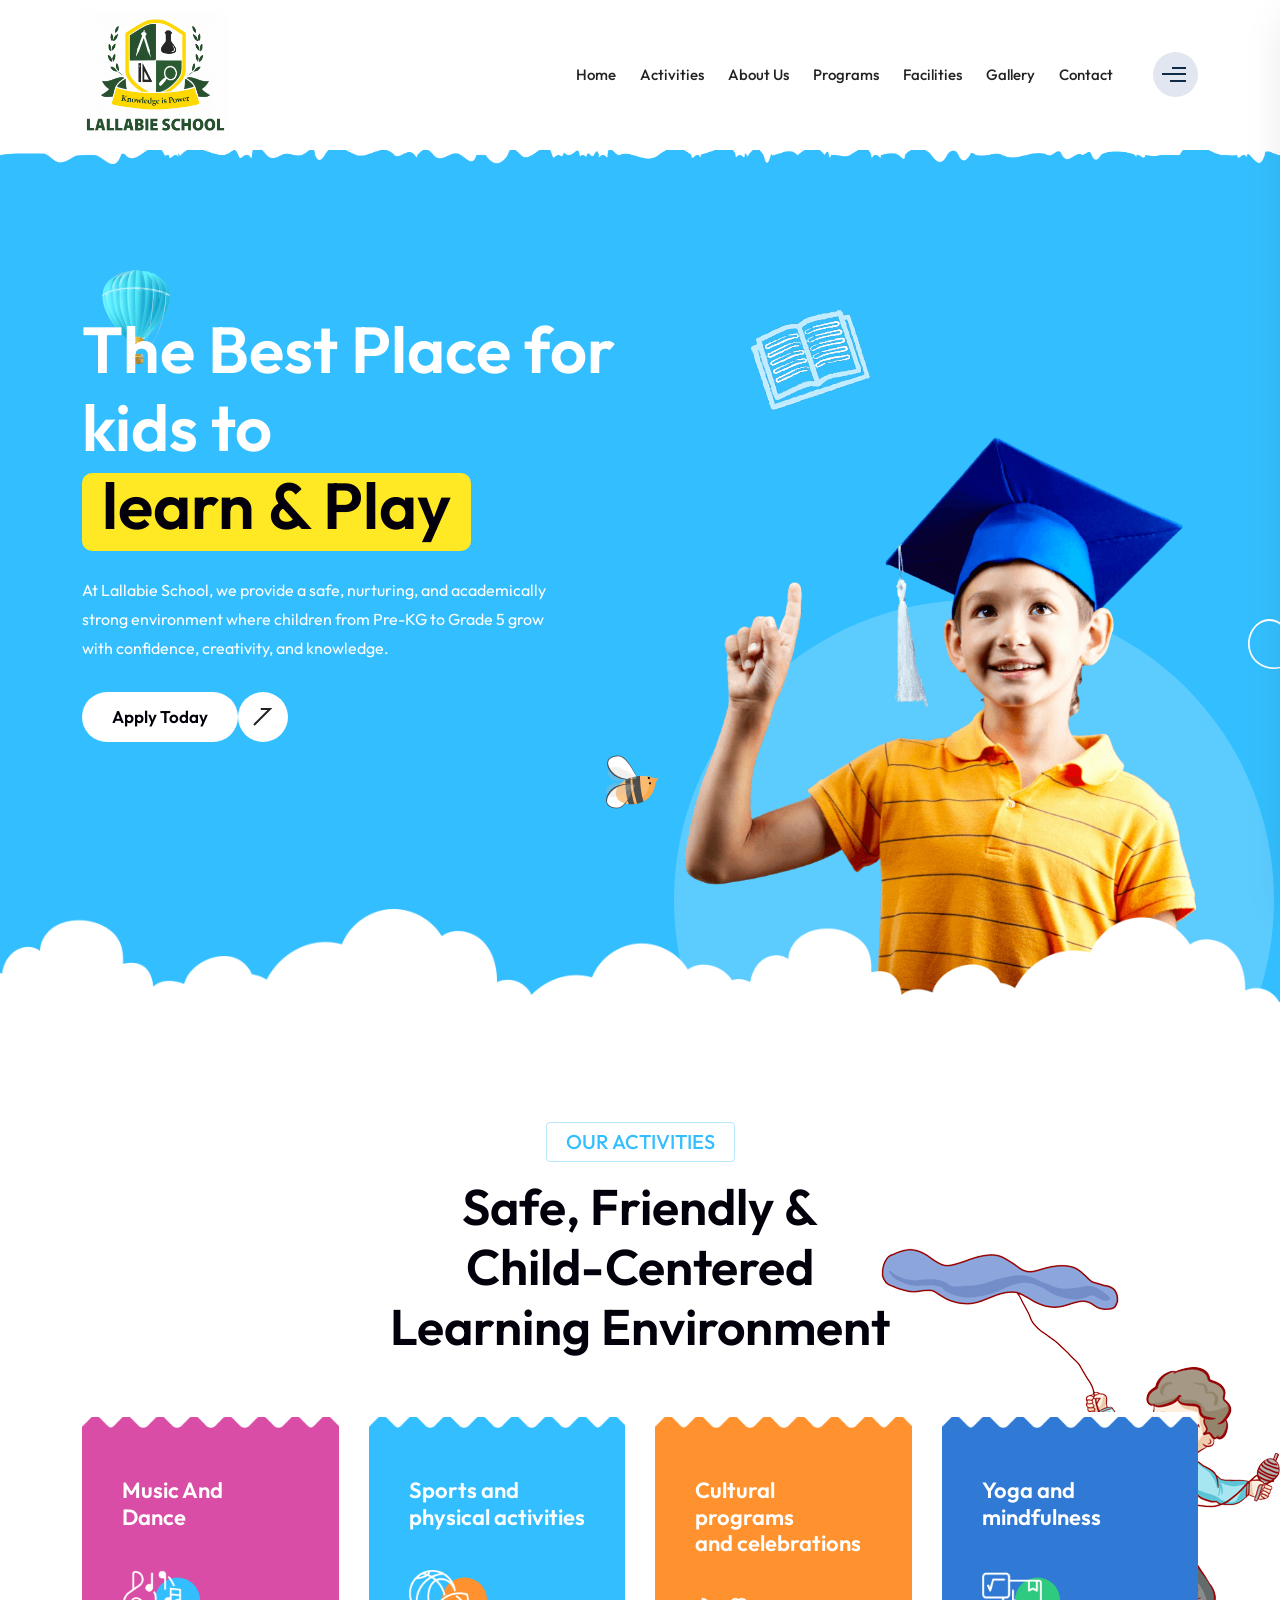
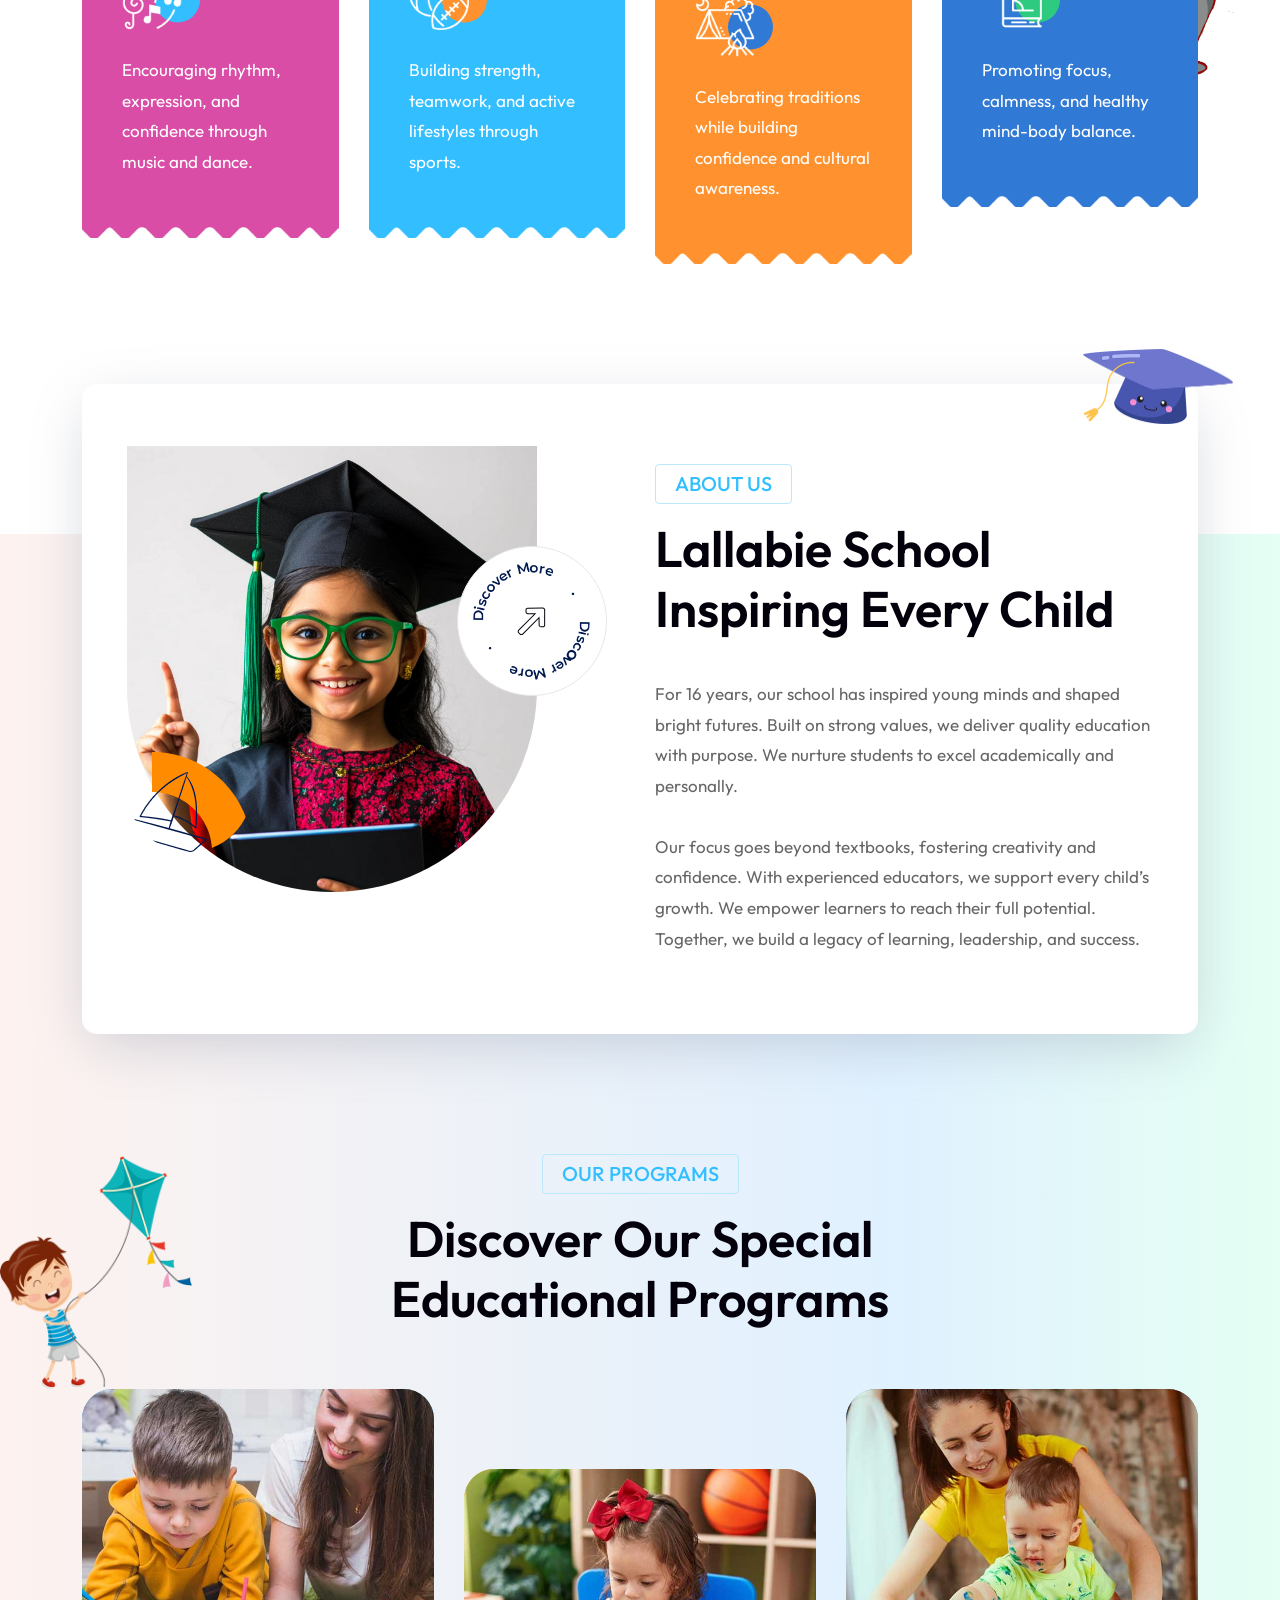
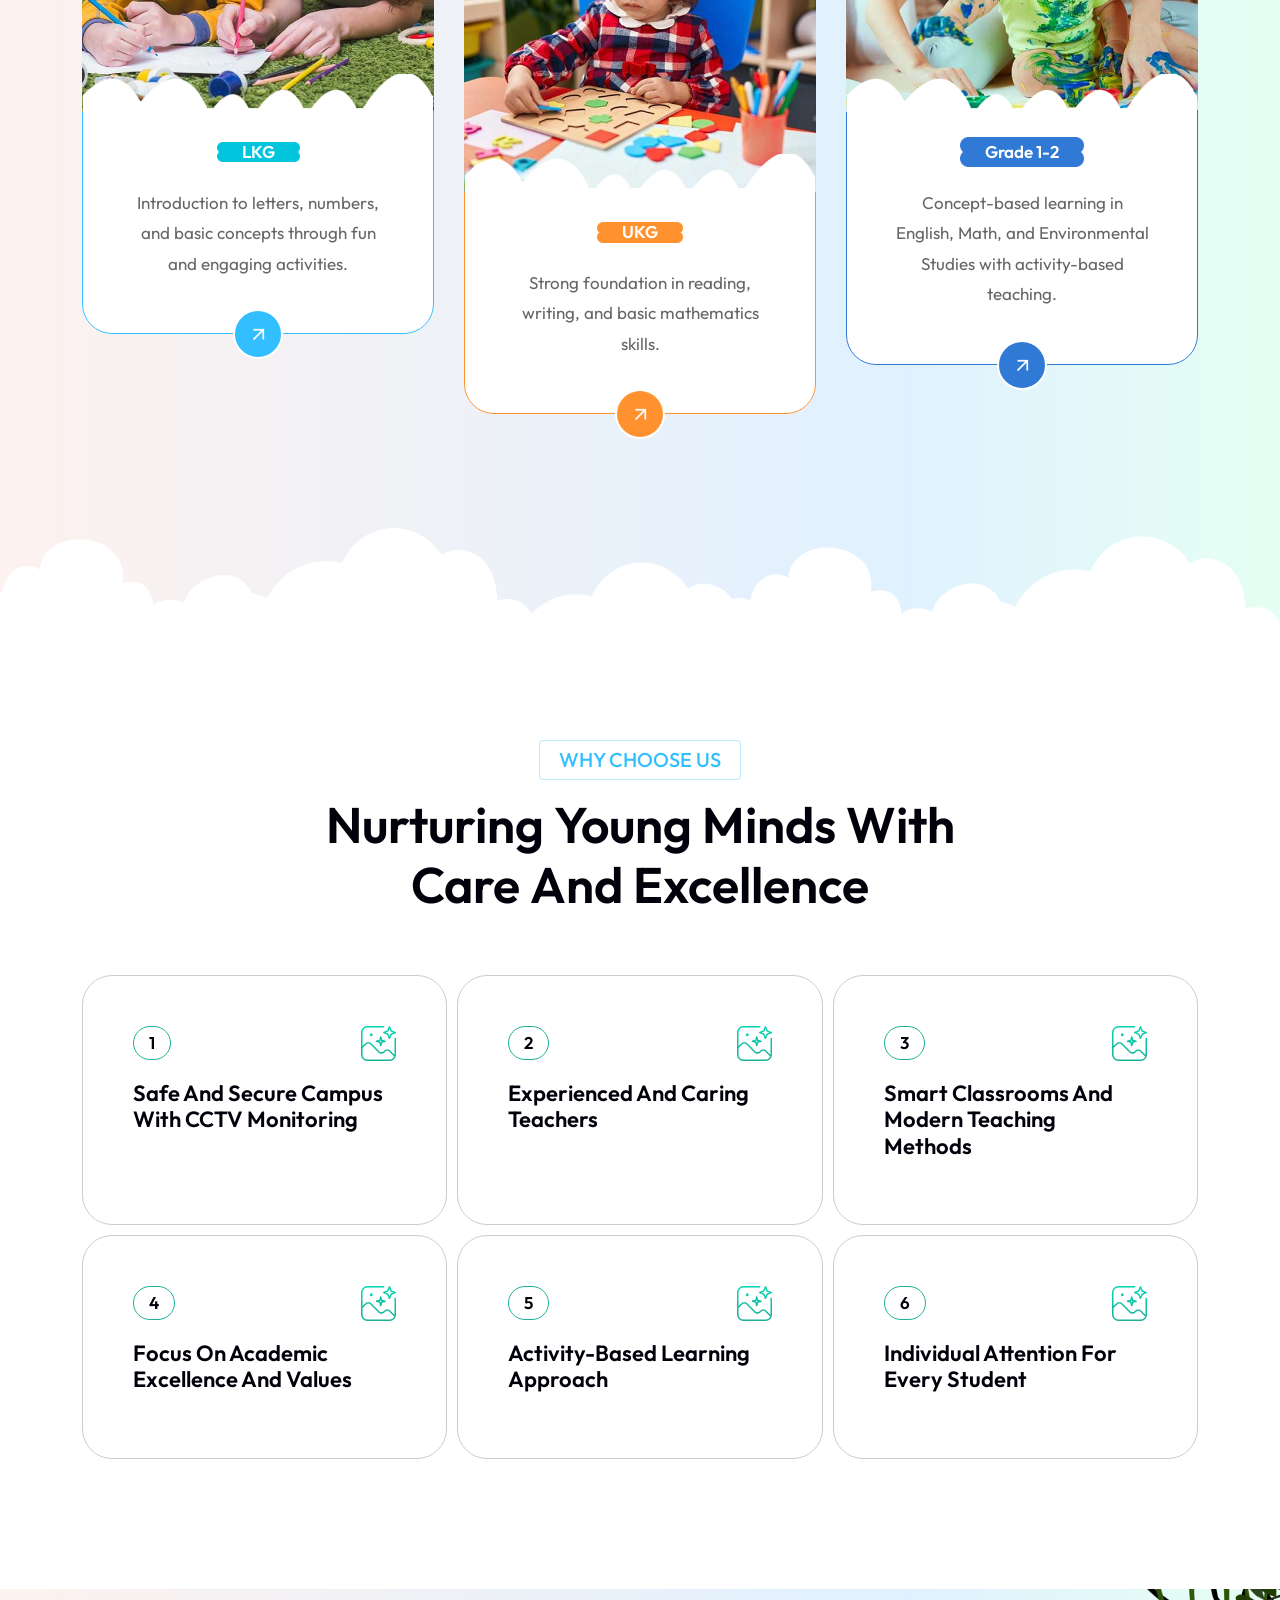
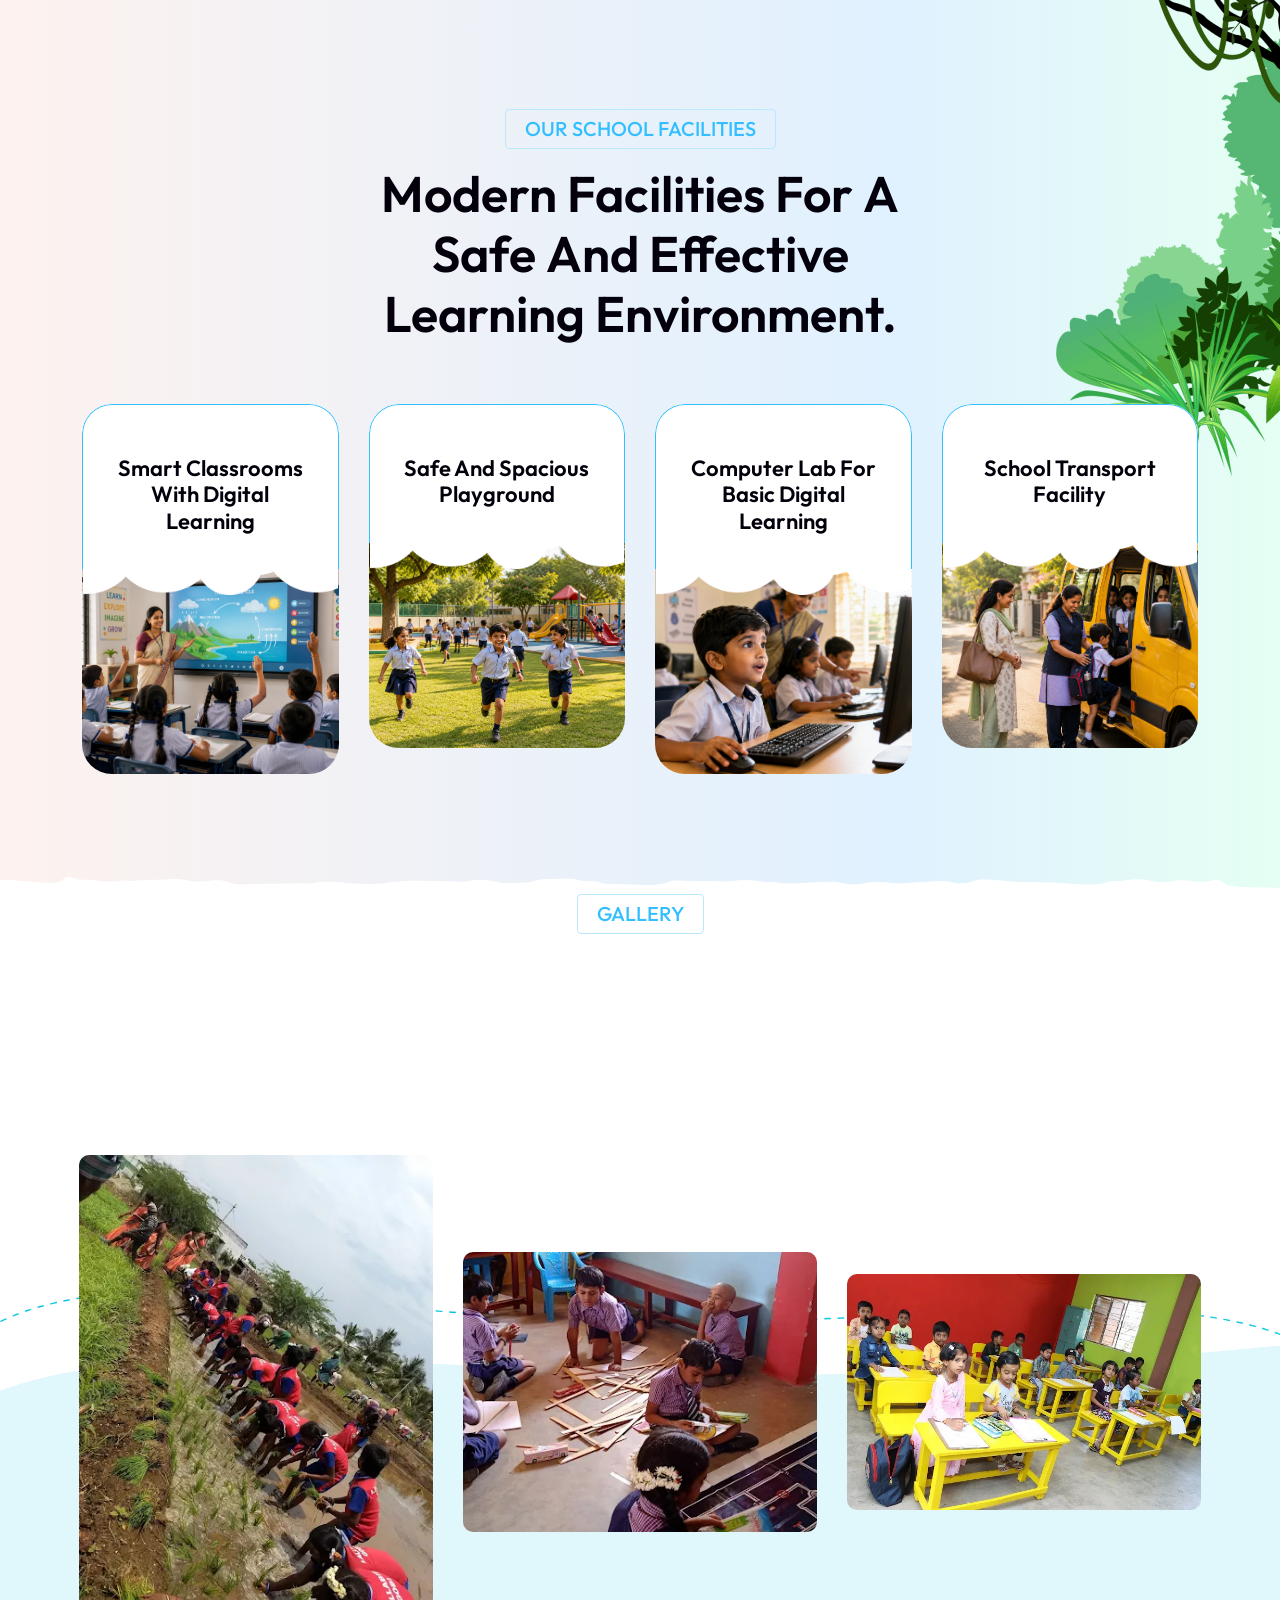
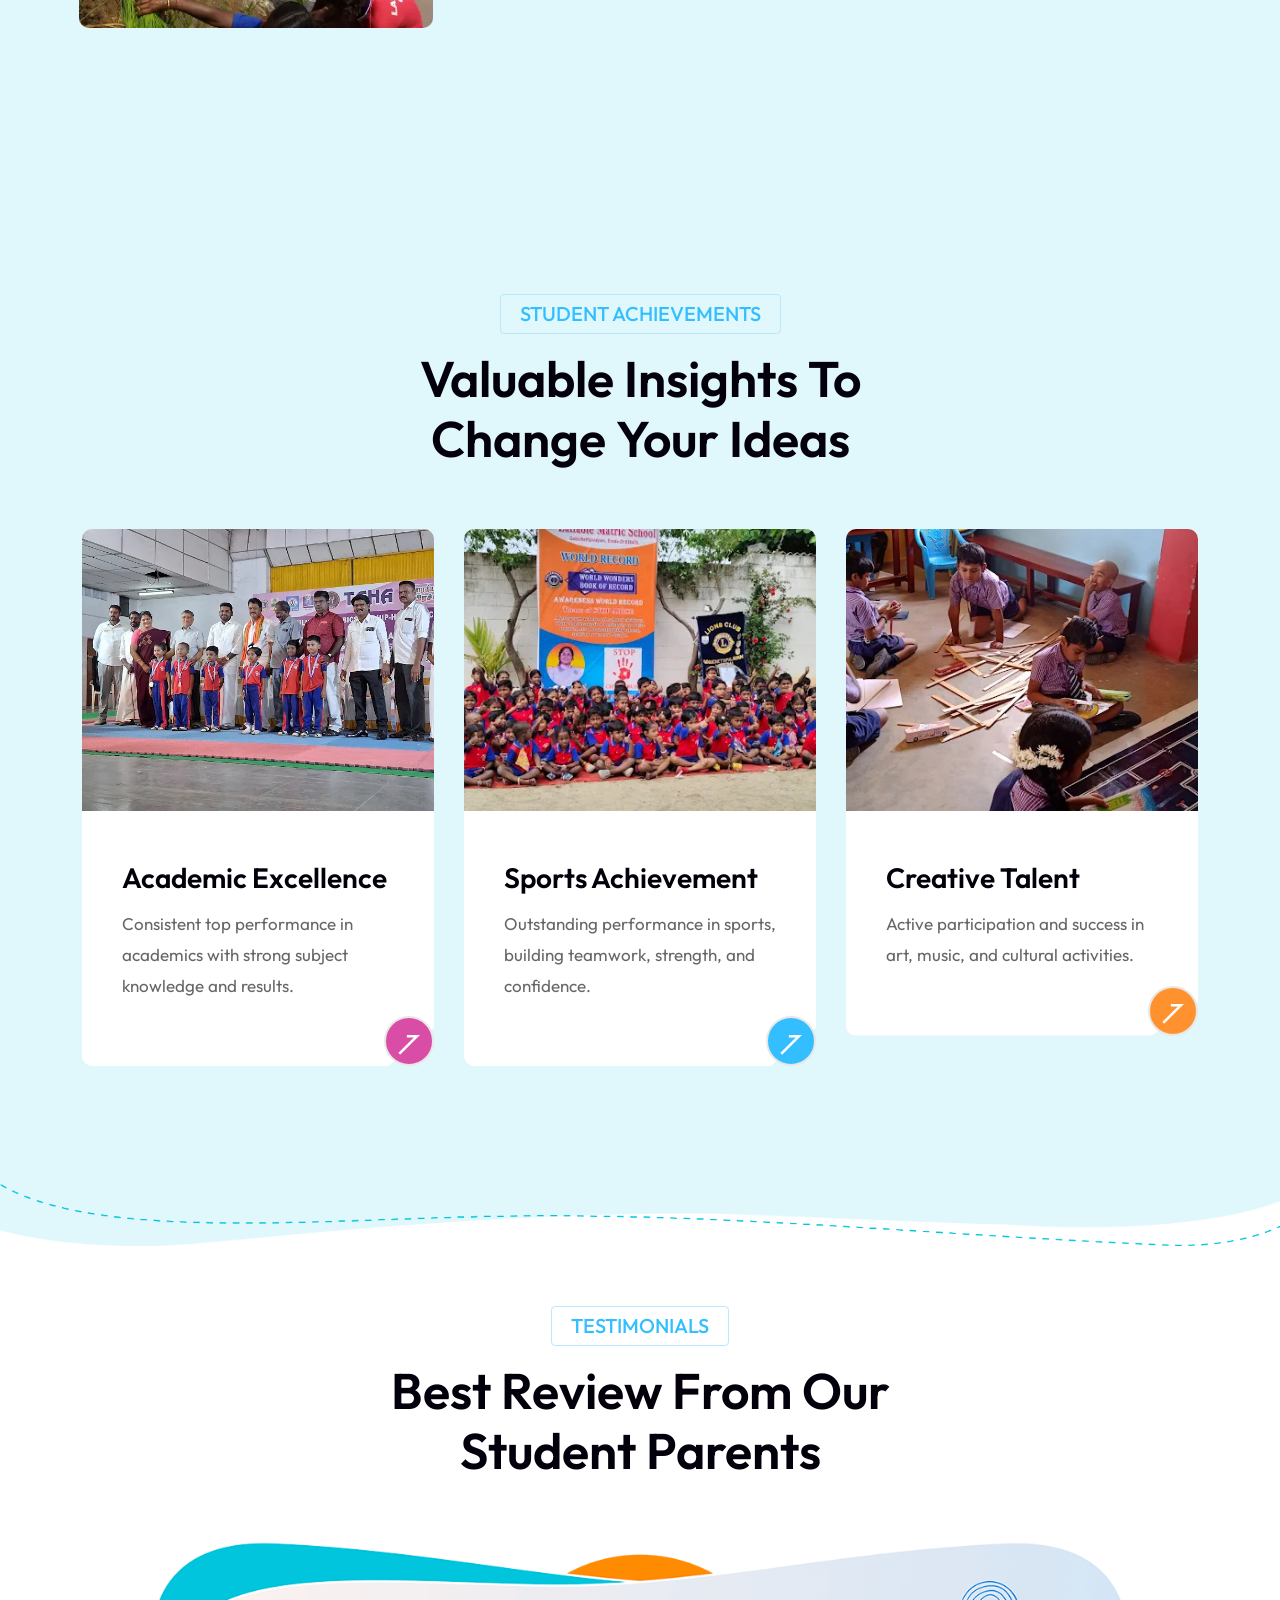
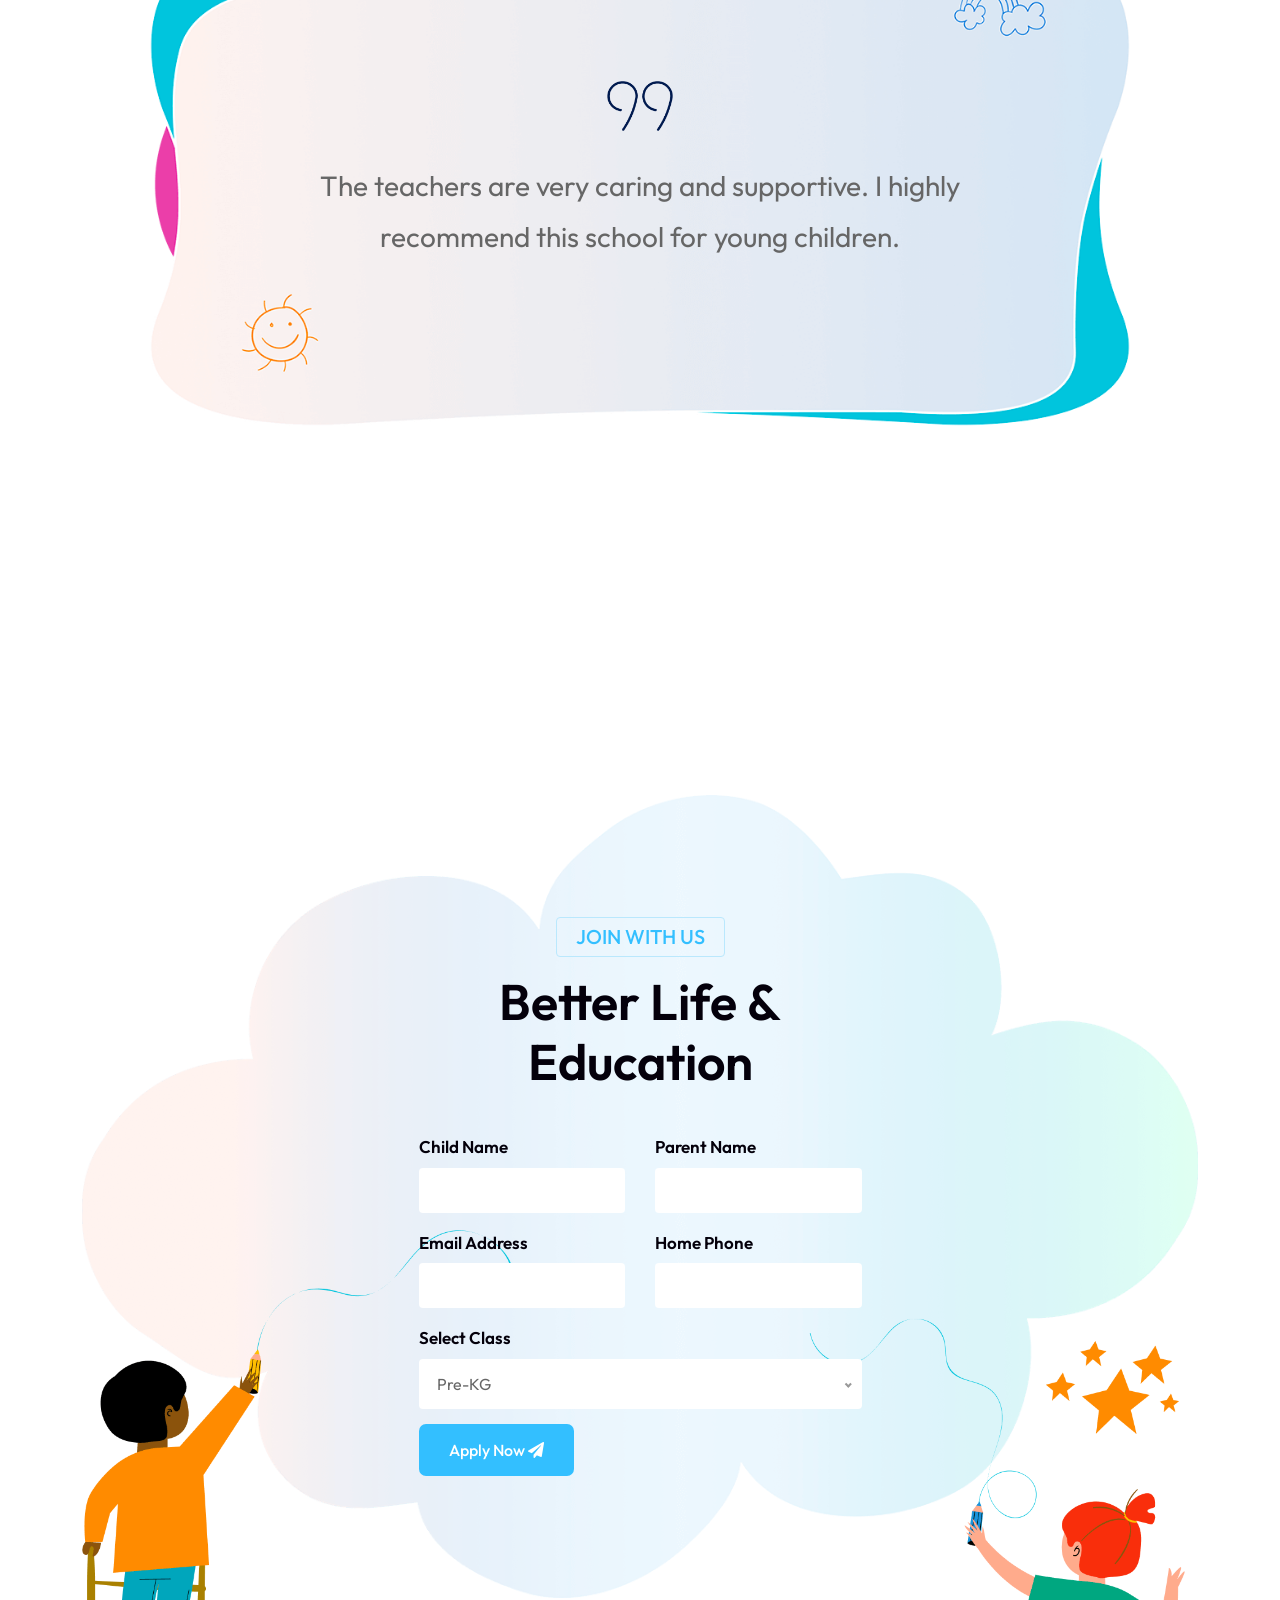
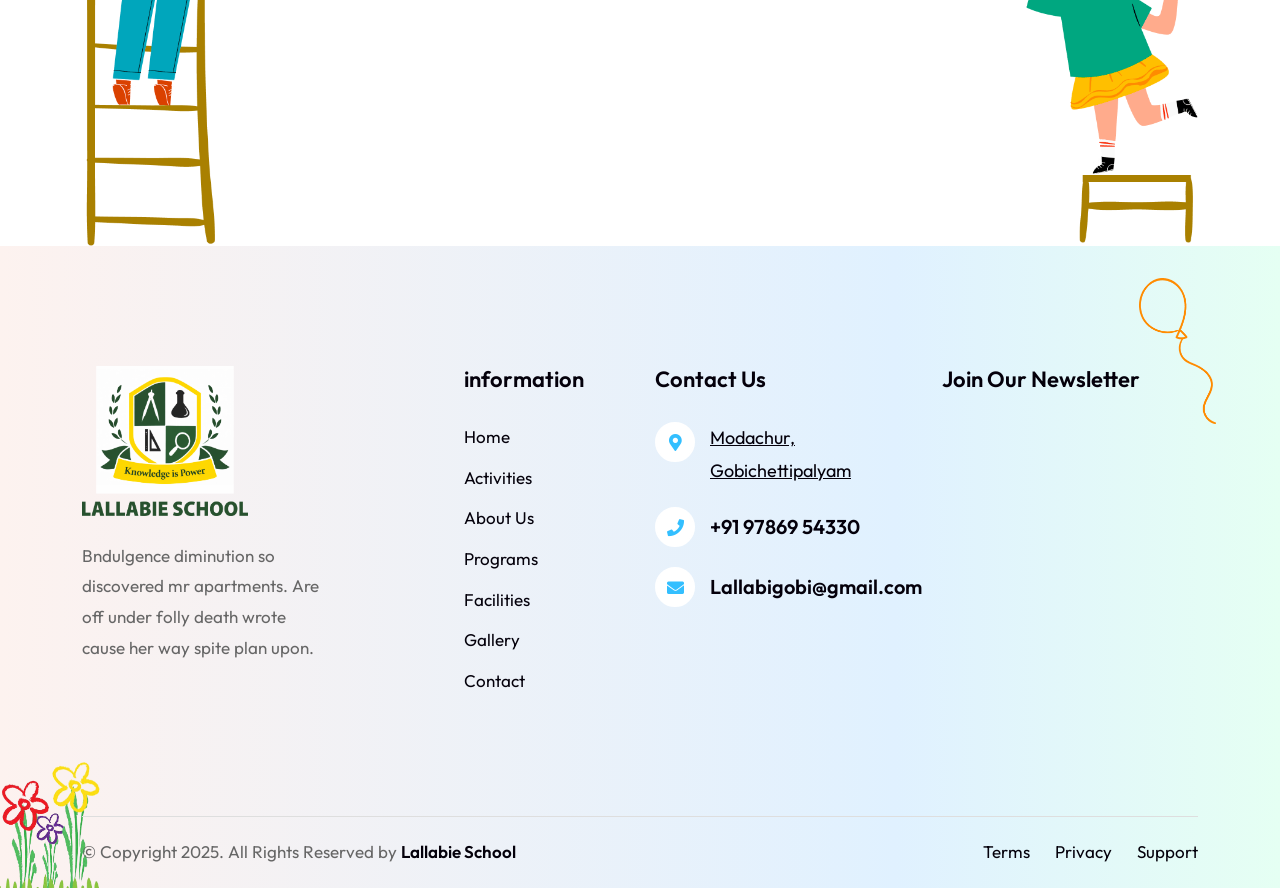
==== commit 0ed933fd: "sixth commit" ====
--- a/index.html
+++ b/index.html
@@ -120,13 +120,13 @@
                         </button>
                         
                         <ul class="nav navbar-nav navbar-right" data-in="fadeInDown" data-out="fadeOutUp">
-                            <li><a href="">Home</a></li>
-                            <li><a href="">Activities</a></li>
-                            <li><a href="">About Us</a></li>
-                            <li><a href="">Programs</a></li>
-                            <li><a href="">Facilities</a></li>
-                            <li><a href="">Gallery</a></li>
-                            <li><a href="">Contact</a></li>
+                            <li><a href="#banner">Home</a></li>
+                            <li><a href="#activities">Activities</a></li>
+                            <li><a href="#about">About Us</a></li>
+                            <li><a href="#programs">Programs</a></li>
+                            <li><a href="#facilities">Facilities</a></li>
+                            <li><a href="#gallery">Gallery</a></li>
+                            <li><a href="#admissionForm-set">Contact</a></li>
                         </ul>
                     </div><!-- /.navbar-collapse -->
 
@@ -200,7 +200,7 @@
 
     <!-- Start Banner Area 
     ============================================= -->
-    <div class="banner-style-eight-area overflow-hidden bg-skyblue text-light">
+    <div class="banner-style-eight-area overflow-hidden bg-skyblue text-light" id="banner">
         <div class="shape-top">
             <img src="assets/img/shape/27.png" alt="Image Not Found">
         </div>
@@ -219,7 +219,7 @@
                         <p class="wow fadeInUp" data-wow-delay="300ms">
                             At Lallabie School, we provide a safe, nurturing, and academically strong environment where children from Pre-KG to Grade 5 grow with confidence, creativity, and knowledge.
                         </p>
-                        <a class="btn-style-two white mt-30 wow fadeInUp" data-wow-delay="600ms" href="#">
+                        <a class="btn-style-two white mt-30 wow fadeInUp" data-wow-delay="600ms" href="#admissionForm-set">
                             <div class="icon">
                                 <svg width="20" height="18" viewBox="0 0 20 18" fill="none" xmlns="http://www.w3.org/2000/svg">
                                     <path d="M1 17L17 1H7.8" stroke="#232323" stroke-width="2"></path>
@@ -250,7 +250,7 @@
 
     <!-- Start Activities 
     ============================================= -->
-    <div class="activities-area overflow-hidden default-padding bottom-less">
+    <div class="activities-area overflow-hidden default-padding bottom-less" id="activities">
         <div class="shape">
             <img src="assets/img/illustration/13.png" alt="Image Not Found">
         </div>
@@ -326,7 +326,7 @@
 
     <!-- Start About 
     ============================================= -->
-    <div class="about-style-seven-area default-padding-bottom bg-gray-gradient-secondary">
+    <div class="about-style-seven-area default-padding-bottom bg-gray-gradient-secondary" id="about">
         <div class="container">
             <div class="about-style-seven-items">
                 <div class="shape">
@@ -376,7 +376,7 @@
 
     <!-- Start Child Program 
     ============================================= -->
-    <div class="child-program-area default-padding-bottom bg-gray-gradient-secondary">
+    <div class="child-program-area default-padding-bottom bg-gray-gradient-secondary" id="programs">
         <div class="shape">
             <img src="assets/img/shape/73.png" alt="Image Not Found">
         </div>
@@ -602,7 +602,7 @@
 
     <!-- Start Advisor 
     ============================================= -->
-    <div class="advisor-style-three-area text-center default-padding bg-gray-gradient-secondary bottom-less">
+    <div class="advisor-style-three-area text-center default-padding bg-gray-gradient-secondary bottom-less" id="facilities">
         <div class="shape">
             <img src="assets/img/shape/77.png" alt="Image Not Found">
         </div>
@@ -696,7 +696,7 @@
 
     <!-- Start Gallery 
     ============================================= -->
-    <div class="gallery-style-one-area">
+    <div class="gallery-style-one-area" id="gallery">
         <div class="shape">
             <img src="assets/img/shape/80.png" alt="Image Not Found">
         </div>
@@ -719,32 +719,88 @@
                             <!-- Single Item -->
                             <div class="swiper-slide">
                                 <div class="gallery-style-one-item">
-                                    <img src="assets/img/gallery/1.jpg" alt="Image Not Found">
-                                    <a class="item popup-gallery" href="assets/img/gallery/1.jpg"><i class="fas fa-link"></i></a>
+                                    <img src="assets/img/unnamed-1.webp" alt="Image Not Found">
+                                    <a class="item popup-gallery" href="assets/img/unnamed-1.webp"><i class="fas fa-link"></i></a>
                                 </div>
                             </div>
                             <!-- End Single Item -->
                             <!-- Single Item -->
                             <div class="swiper-slide">
                                 <div class="gallery-style-one-item">
-                                    <img src="assets/img/gallery/2.jpg" alt="Image Not Found">
-                                    <a class="item popup-gallery" href="assets/img/gallery/2.jpg"><i class="fas fa-link"></i></a>
+                                    <img src="assets/img/unnamed-2.webp" alt="Image Not Found">
+                                    <a class="item popup-gallery" href="assets/img/unnamed-2.webp"><i class="fas fa-link"></i></a>
                                 </div>
                             </div>
                             <!-- End Single Item -->
                             <!-- Single Item -->
                             <div class="swiper-slide">
                                 <div class="gallery-style-one-item">
-                                    <img src="assets/img/gallery/3.jpg" alt="Image Not Found">
-                                    <a class="item popup-gallery" href="assets/img/gallery/3.jpg"><i class="fas fa-link"></i></a>
+                                    <img src="assets/img/unnamed-3.webp" alt="Image Not Found">
+                                    <a class="item popup-gallery" href="assets/img/unnamed-3.webp"><i class="fas fa-link"></i></a>
                                 </div>
                             </div>
                             <!-- End Single Item -->
                             <!-- Single Item -->
                             <div class="swiper-slide">
                                 <div class="gallery-style-one-item">
-                                    <img src="assets/img/gallery/4.jpg" alt="Image Not Found">
-                                    <a class="item popup-gallery" href="assets/img/gallery/4.jpg"><i class="fas fa-link"></i></a>
+                                    <img src="assets/img/unnamed-4.webp" alt="Image Not Found">
+                                    <a class="item popup-gallery" href="assets/img/unnamed-4.webp"><i class="fas fa-link"></i></a>
+                                </div>
+                            </div>
+                            <!-- End Single Item -->
+                            <!-- Single Item -->
+                            <div class="swiper-slide">
+                                <div class="gallery-style-one-item">
+                                    <img src="assets/img/unnamed-5.webp" alt="Image Not Found">
+                                    <a class="item popup-gallery" href="assets/img/unnamed-5.webp"><i class="fas fa-link"></i></a>
+                                </div>
+                            </div>
+                            <!-- End Single Item -->
+                            <!-- Single Item -->
+                            <div class="swiper-slide">
+                                <div class="gallery-style-one-item">
+                                    <img src="assets/img/unnamed-6.webp" alt="Image Not Found">
+                                    <a class="item popup-gallery" href="assets/img/unnamed-6.webp"><i class="fas fa-link"></i></a>
+                                </div>
+                            </div>
+                            <!-- End Single Item -->
+                            <!-- Single Item -->
+                            <div class="swiper-slide">
+                                <div class="gallery-style-one-item">
+                                    <img src="assets/img/unnamed-7.webp" alt="Image Not Found">
+                                    <a class="item popup-gallery" href="assets/img/unnamed-7.webp"><i class="fas fa-link"></i></a>
+                                </div>
+                            </div>
+                            <!-- End Single Item -->
+                            <!-- Single Item -->
+                            <div class="swiper-slide">
+                                <div class="gallery-style-one-item">
+                                    <img src="assets/img/unnamed-8.webp" alt="Image Not Found">
+                                    <a class="item popup-gallery" href="assets/img/unnamed-8.webp"><i class="fas fa-link"></i></a>
+                                </div>
+                            </div>
+                            <!-- End Single Item -->
+                            <!-- Single Item -->
+                            <div class="swiper-slide">
+                                <div class="gallery-style-one-item">
+                                    <img src="assets/img/unnamed-9.webp" alt="Image Not Found">
+                                    <a class="item popup-gallery" href="assets/img/unnamed-9.webp"><i class="fas fa-link"></i></a>
+                                </div>
+                            </div>
+                            <!-- End Single Item -->
+                            <!-- Single Item -->
+                            <div class="swiper-slide">
+                                <div class="gallery-style-one-item">
+                                    <img src="assets/img/unnamed-10.webp" alt="Image Not Found">
+                                    <a class="item popup-gallery" href="assets/img/unnamed-10.webp"><i class="fas fa-link"></i></a>
+                                </div>
+                            </div>
+                            <!-- End Single Item -->
+                            <!-- Single Item -->
+                            <div class="swiper-slide">
+                                <div class="gallery-style-one-item">
+                                    <img src="assets/img/unnamed-11.webp" alt="Image Not Found">
+                                    <a class="item popup-gallery" href="assets/img/unnamed-11.webp"><i class="fas fa-link"></i></a>
                                 </div>
                             </div>
                             <!-- End Single Item -->
@@ -779,7 +835,7 @@
                 <div class="col-xl-4 col-md-6 col-lg-6 mb-30">
                     <div class="home-blog-style-three-item color-style-one wow fadeInUp">
                         <div class="thumb">
-                            <img src="assets/img/blog/7.jpg" alt="Image not Found">
+                            <img src="assets/img/unnamed-5.webp" alt="Image not Found">
                             <!-- <div class="meta">
                                 <a href="index-8.html#">Programming</a>
                             </div> -->
@@ -802,7 +858,7 @@
                 <div class="col-xl-4 col-md-6 col-lg-6 mb-30">
                     <div class="home-blog-style-three-item wow fadeInUp" data-wow-delay="200ms">
                         <div class="thumb">
-                            <img src="assets/img/blog/8.jpg" alt="Image not Found">
+                            <img src="assets/img/unnamed-9.webp" alt="Image not Found">
                             <!-- <div class="meta">
                                 <a href="index-8.html#">Technology</a>
                             </div> -->
@@ -825,7 +881,7 @@
                 <div class="col-xl-4 col-md-6 col-lg-6 mb-30">
                     <div class="home-blog-style-three-item color-style-three wow fadeInUp" data-wow-delay="400ms">
                         <div class="thumb">
-                            <img src="assets/img/blog/9.jpg" alt="Image not Found">
+                            <img src="assets/img/unnamed-3.webp" alt="Image not Found">
                             <!-- <div class="meta">
                                 <a href="index-8.html#">Programming</a>
                             </div> -->
@@ -915,7 +971,7 @@
 
     <!-- Start Apply Form 
     ============================================= -->
-    <div class="form-style-two-area default-padding">
+    <div class="form-style-two-area default-padding" id="admissionForm-set">
         <div class="container">
             <div class="form-style-two-items" style="background-image: url(assets/img/shape/82.png);">
                 <div class="shape">
@@ -927,7 +983,7 @@
                             <h4 class="sub-title">Join with us</h4>
                             <h2 class="title split-text">Better Life & Education</h2>
                         </div>
-                        <form class="form-style-two" action="index-8.html#" method="POST">
+                        <form id="admissionForm" class="form-style-two" action="index-8.html#" method="POST">
                             <div class="row">
                                 <div class="col-lg-6">
                                     <div class="form-group">
@@ -1020,24 +1076,13 @@
                         <div class="f-item link">
                             <h4 class="widget-title">information</h4>
                             <ul>
-                                <li>
-                                    <a href="">Activities</a>
-                                </li>
-                                <li>
-                                    <a href="">About Us</a>
-                                </li>
-                                <li>
-                                    <a href="">Programs</a>
-                                </li>
-                                <li>
-                                    <a href="">Facilities</a>
-                                </li>
-                                <li>
-                                    <a href="">Gallery</a>
-                                </li>
-                                <li>
-                                    <a href="">Contact</a>
-                                </li>
+                                <li><a href="#banner">Home</a></li>
+                                <li><a href="#activities">Activities</a></li>
+                                <li><a href="#about">About Us</a></li>
+                                <li><a href="#programs">Programs</a></li>
+                                <li><a href="#facilities">Facilities</a></li>
+                                <li><a href="#gallery">Gallery</a></li>
+                                <li><a href="#admissionForm-set">Contact</a></li>
                             </ul>
                         </div>
                     </div>
--- a/assets/css/unit-test.css
+++ b/assets/css/unit-test.css
@@ -110,6 +110,9 @@
 
 .blog-area .thumb img {
 	border-radius: 10px 10px 0 0;
+	aspect-ratio: 5 / 4;
+	object-fit: cover;
+	object-position: center;
 }
 
 .blog-area.blog-grid-colum .thumb img {
--- a/assets/css/style.css
+++ b/assets/css/style.css
@@ -7711,7 +7711,7 @@
 }
 
 .category-style-three-item a .icon img {
-	height: 50px;
+	height: 35px;
 	position: absolute;
 	right: 50px;
 }
@@ -13197,6 +13197,10 @@
 
 .activities-style-one.color-one {
 	background: #D94DA6;
+}
+
+.activities-style-one.color-one a {
+	text-transform: capitalize;
 }
 
 .activities-style-one.color-two {
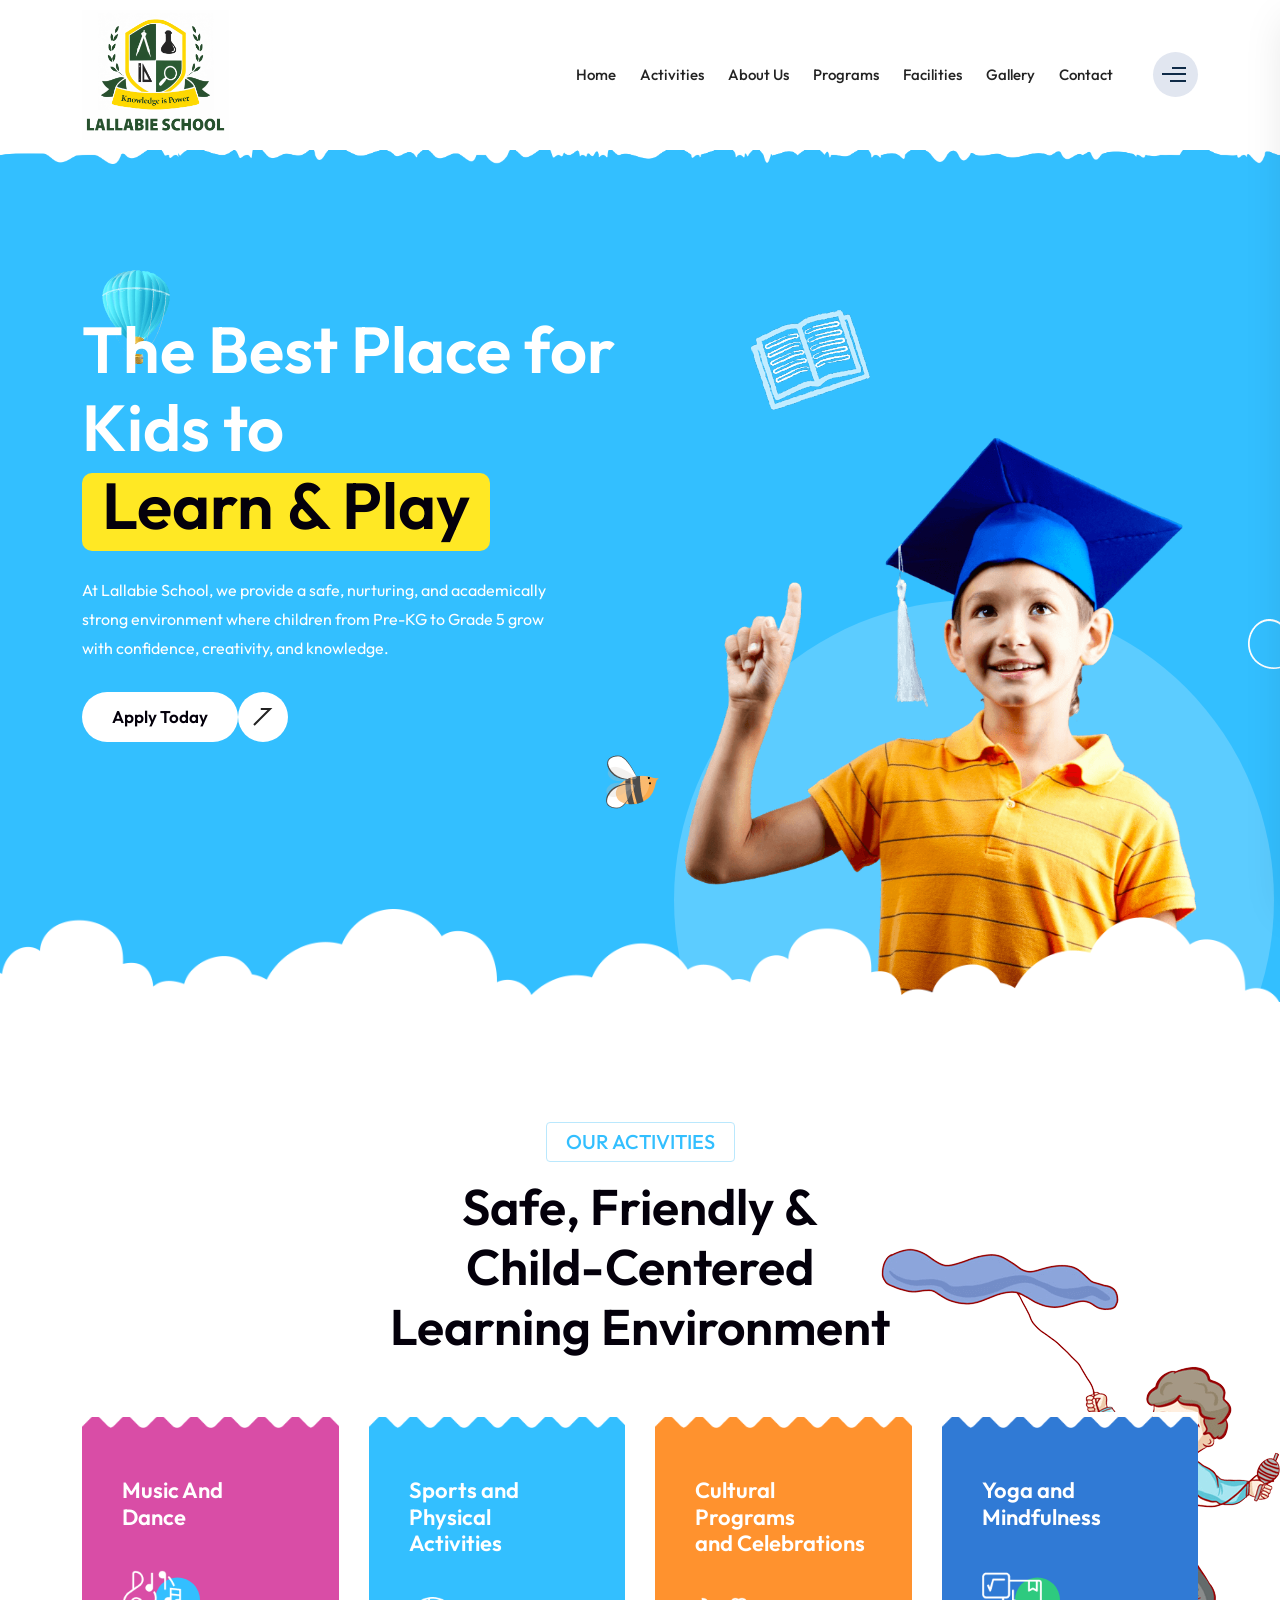
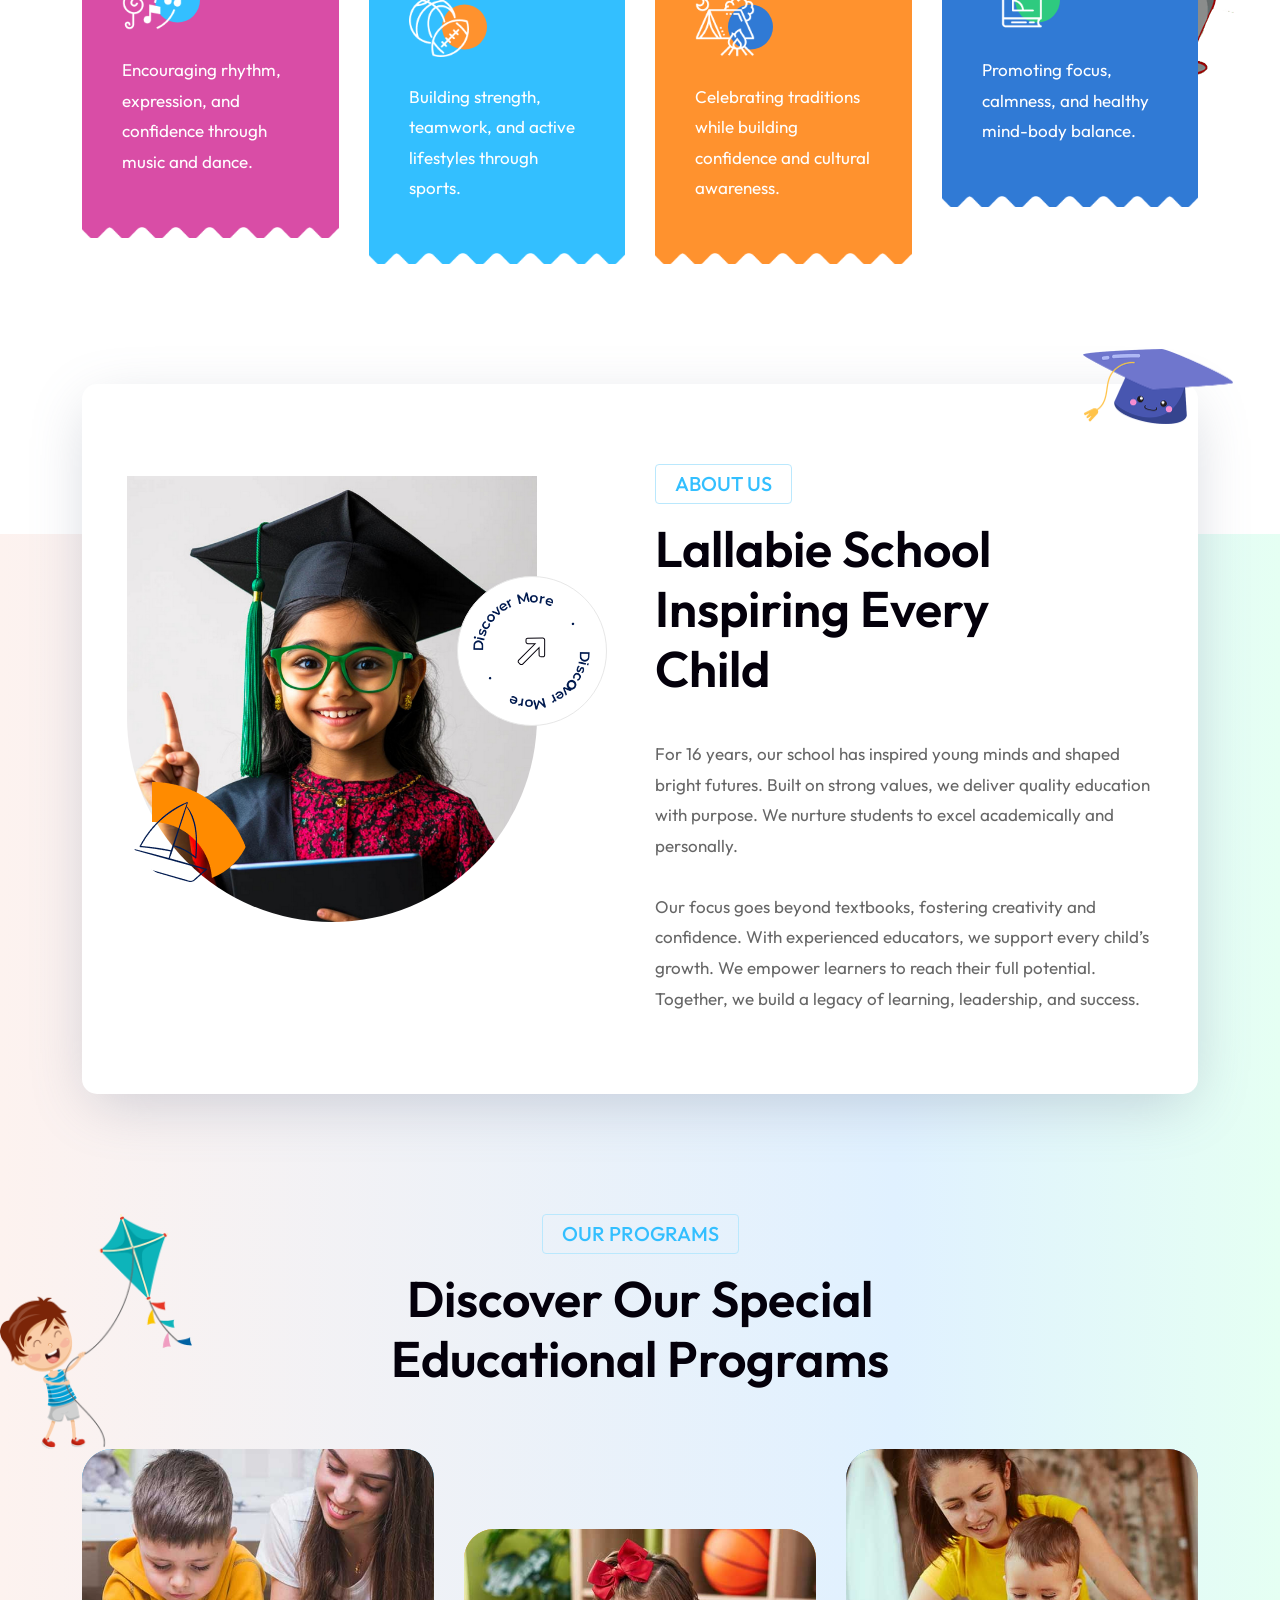
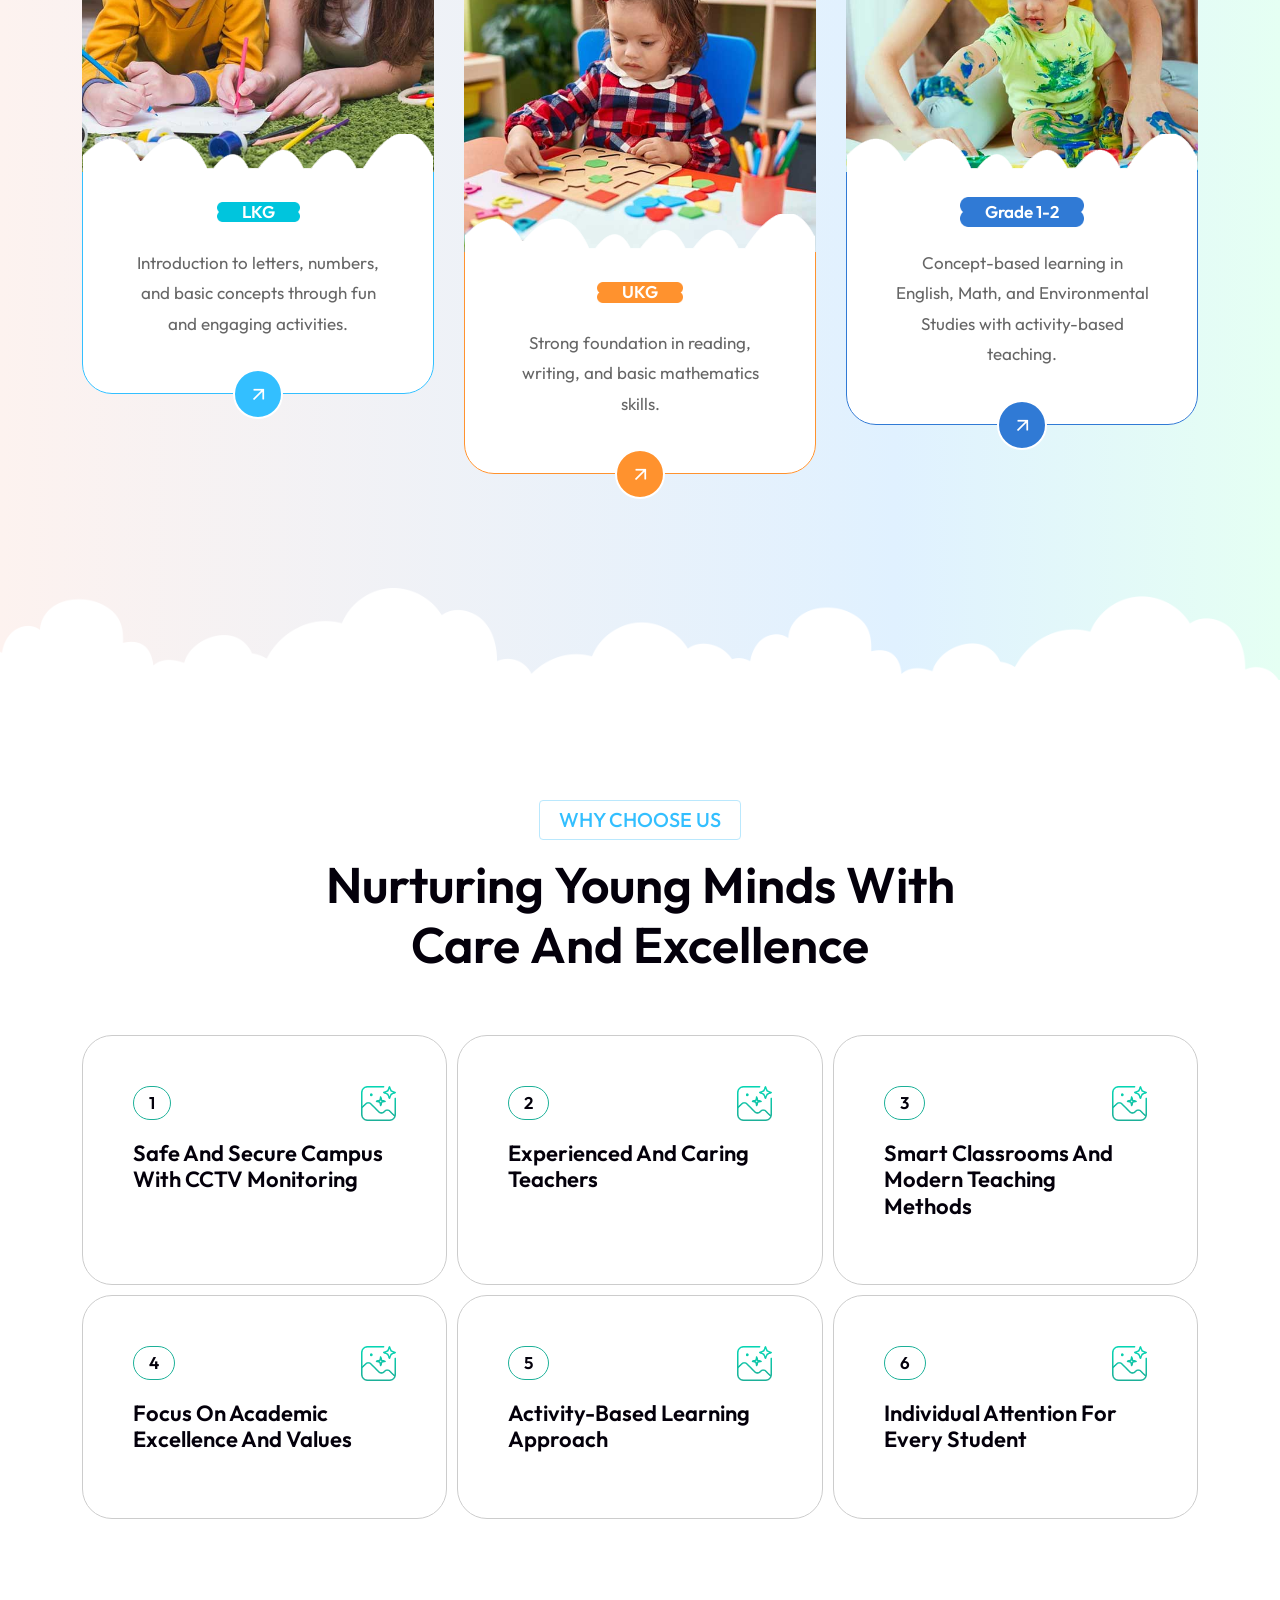
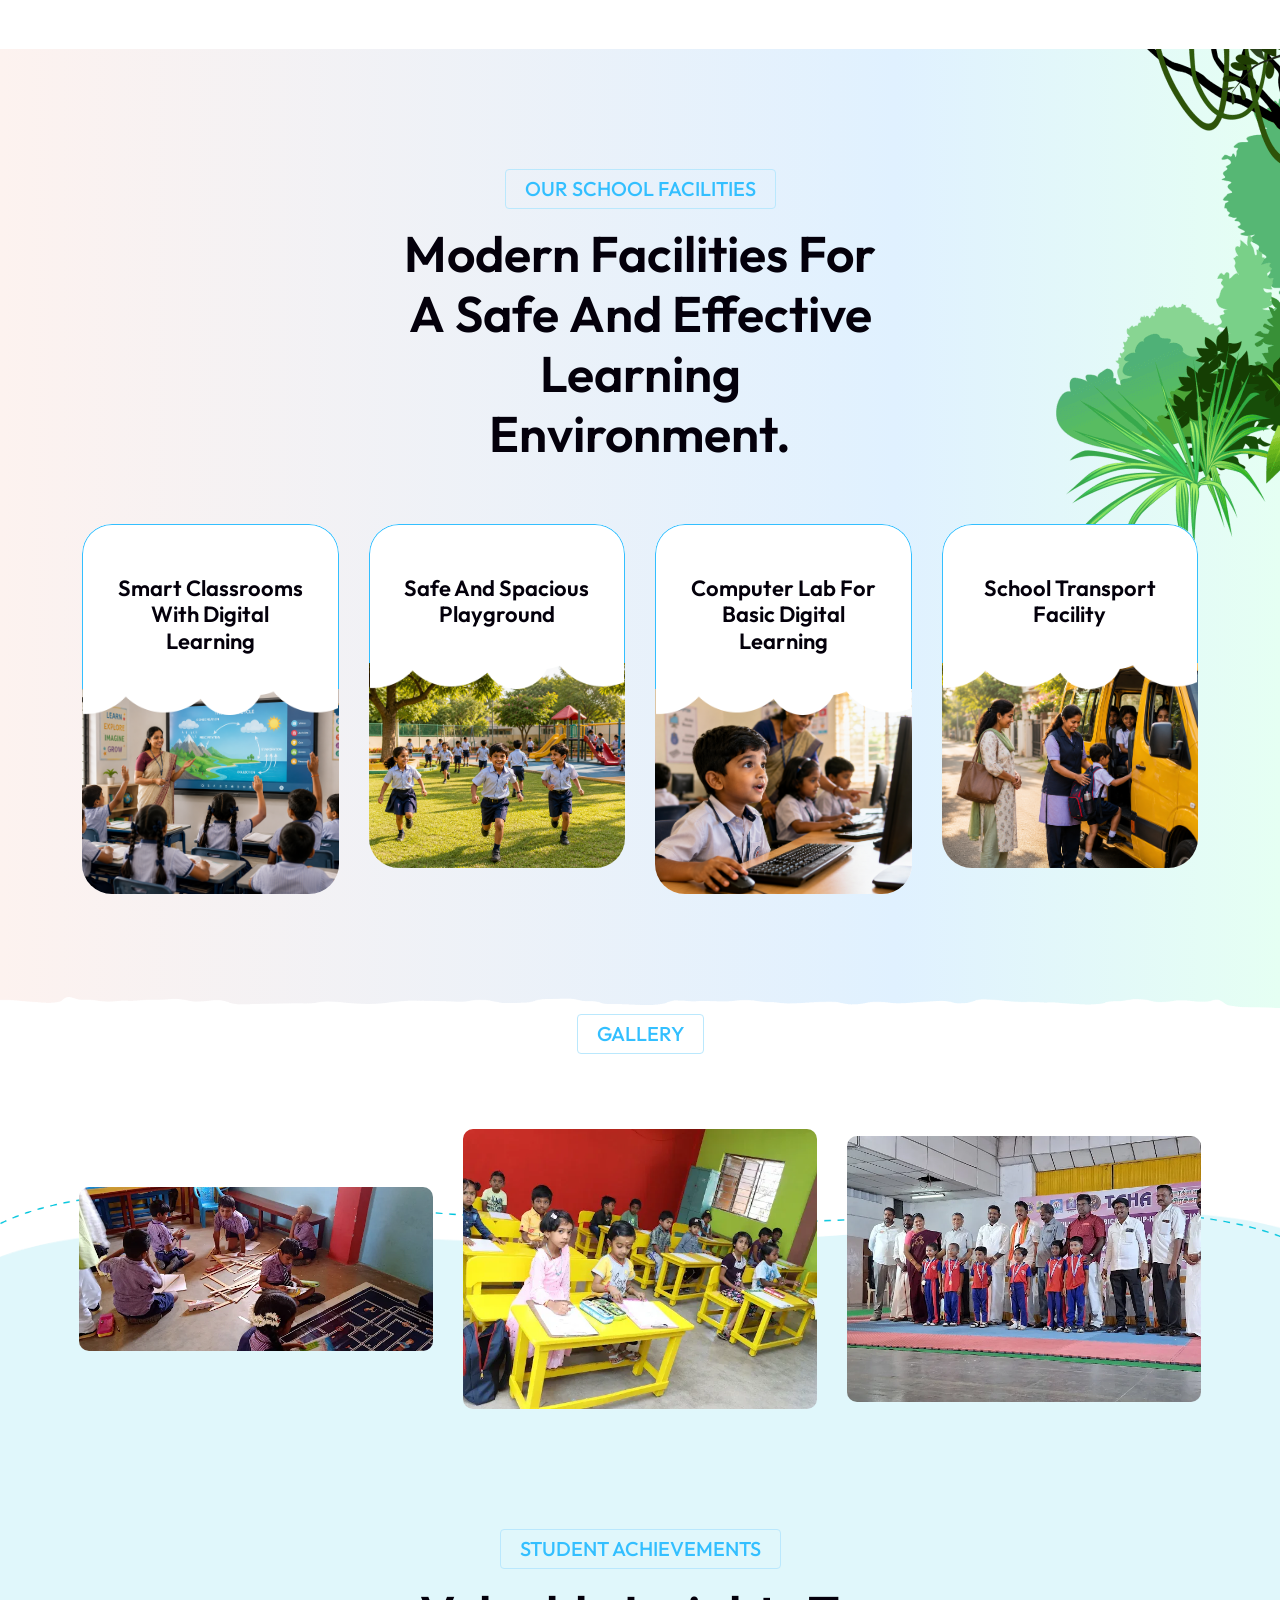
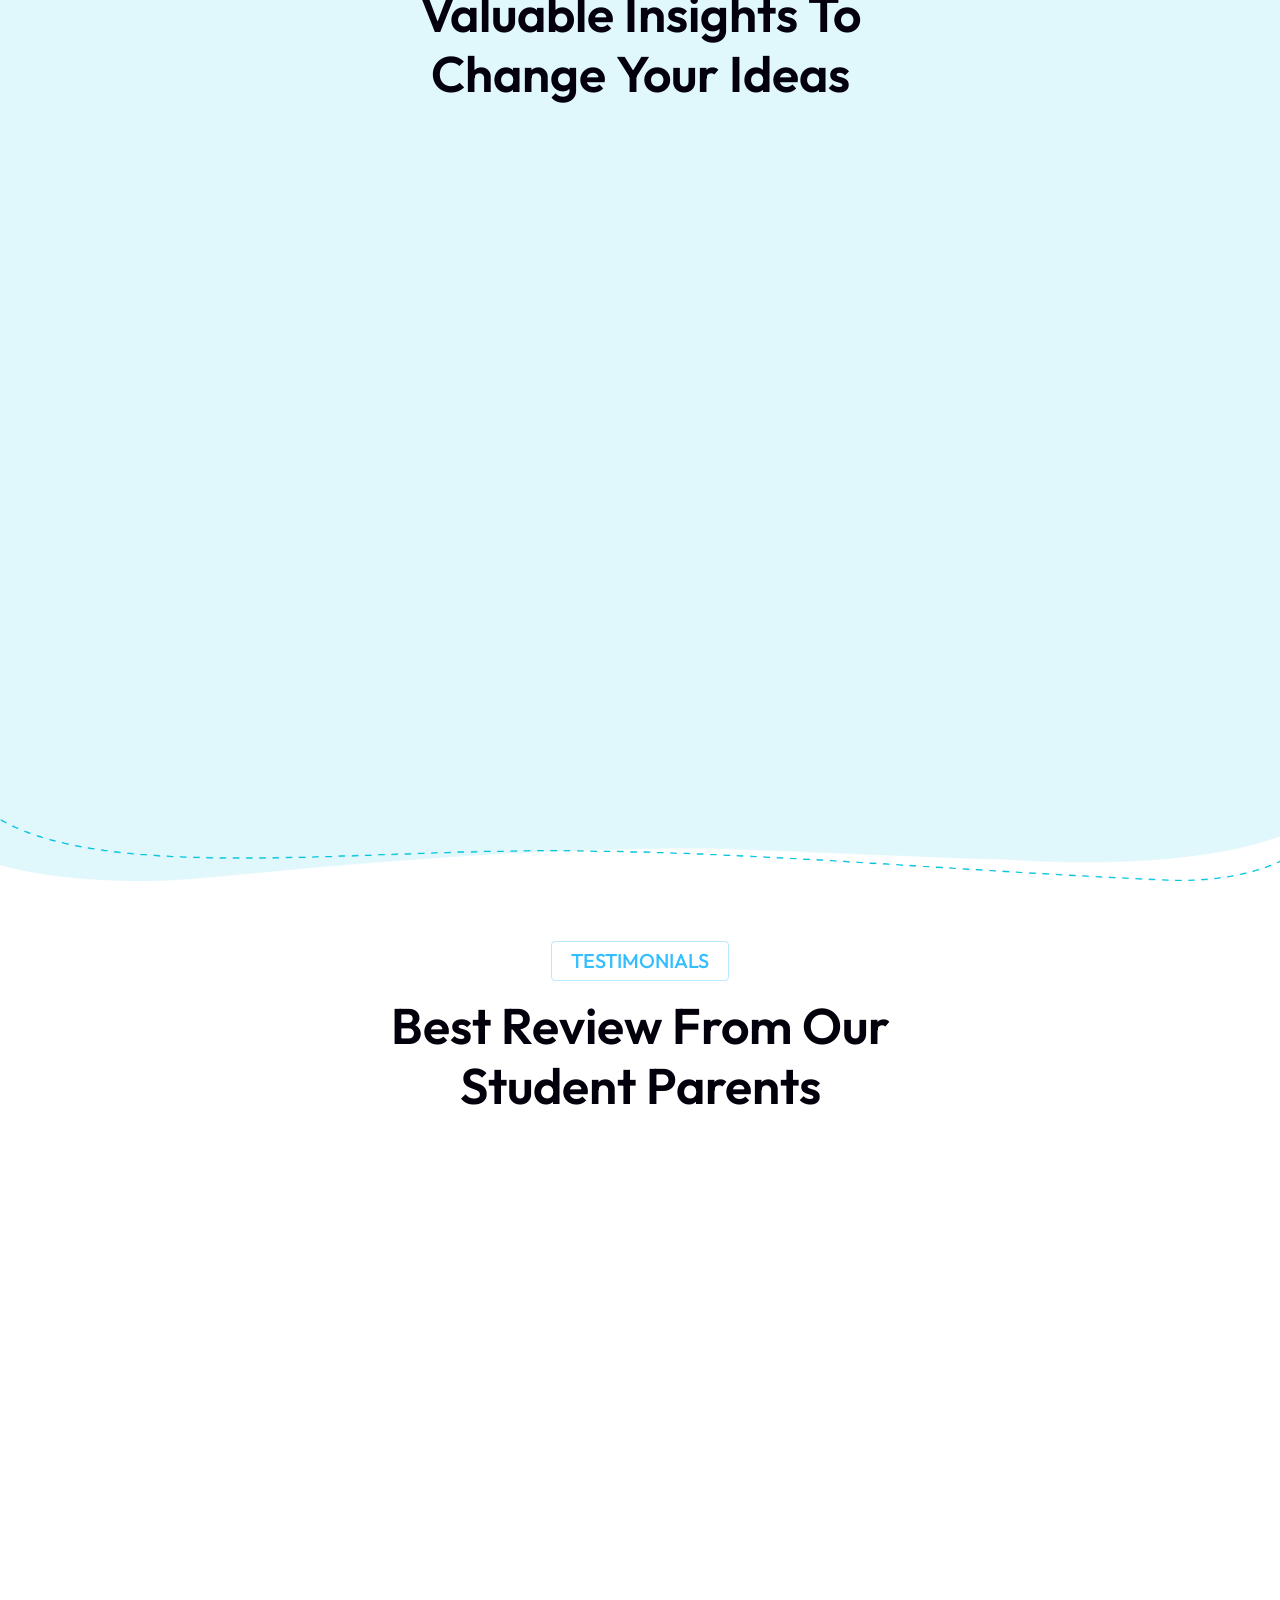
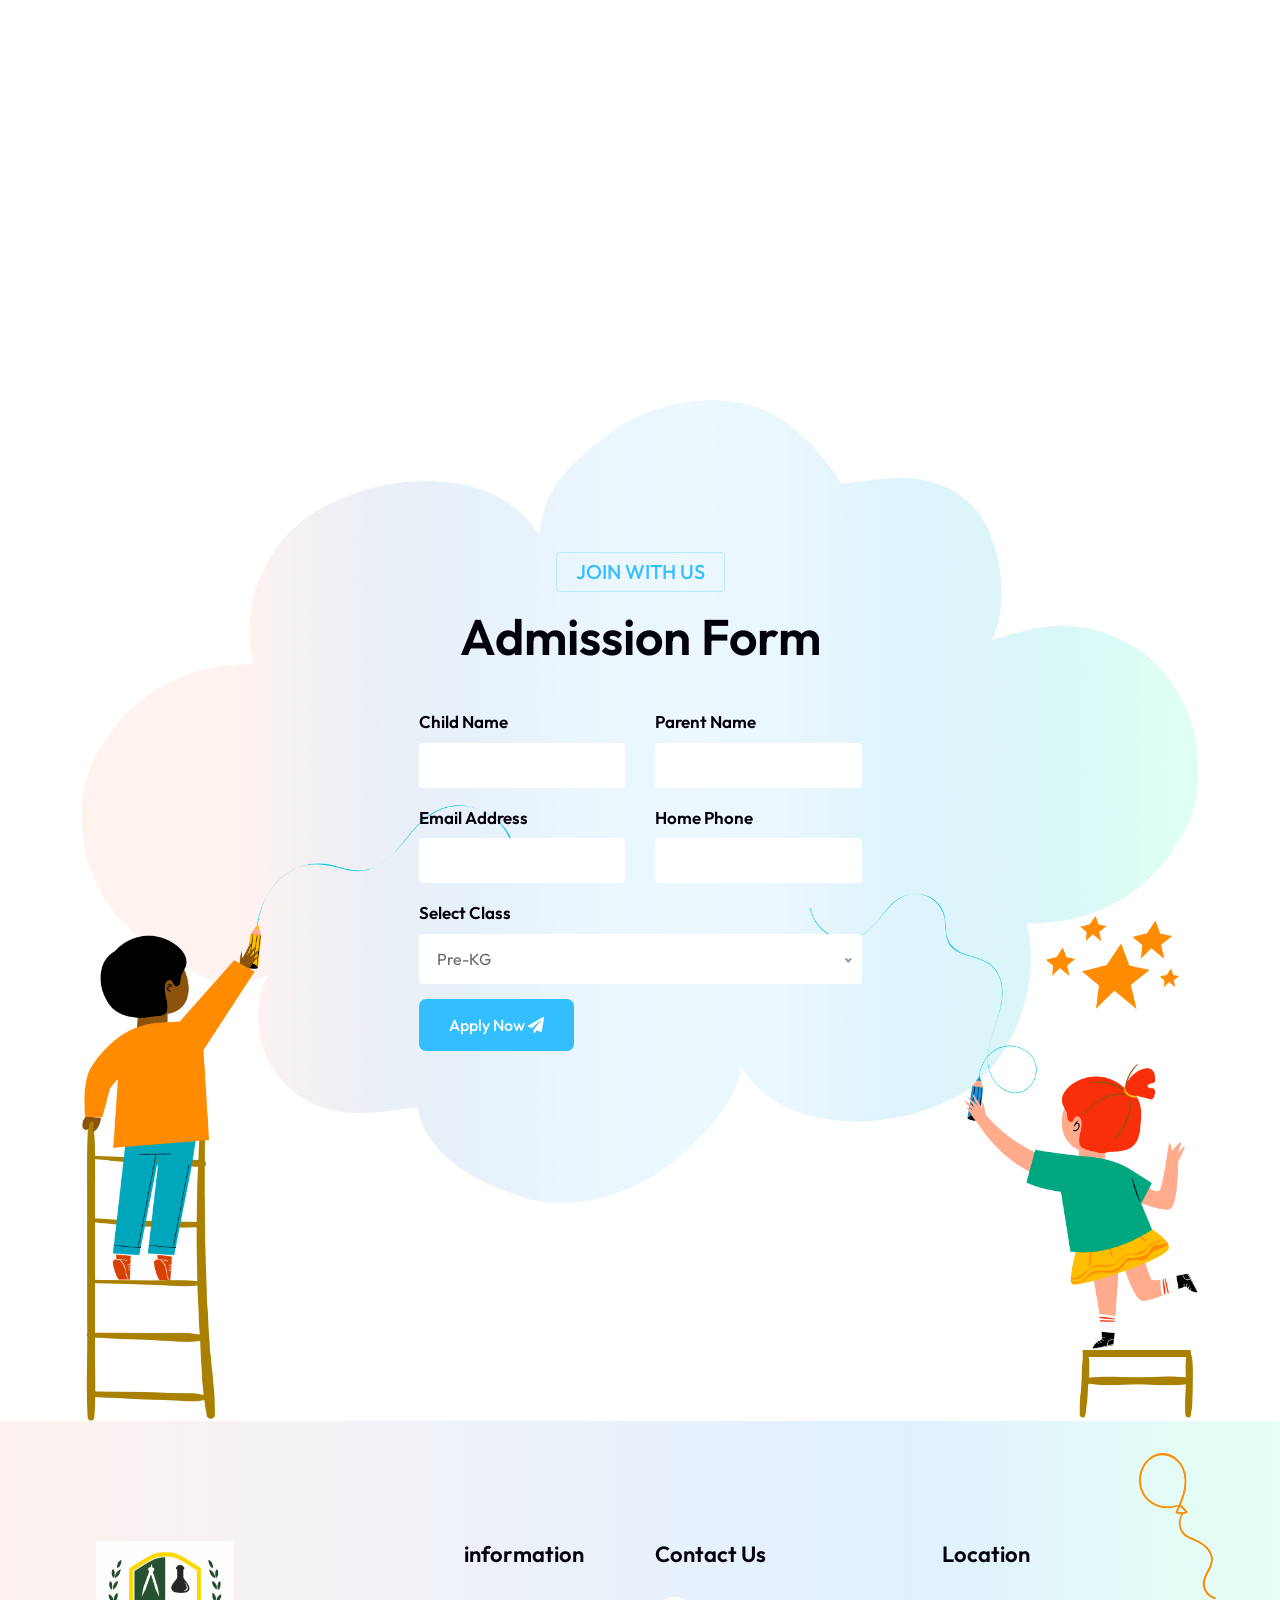
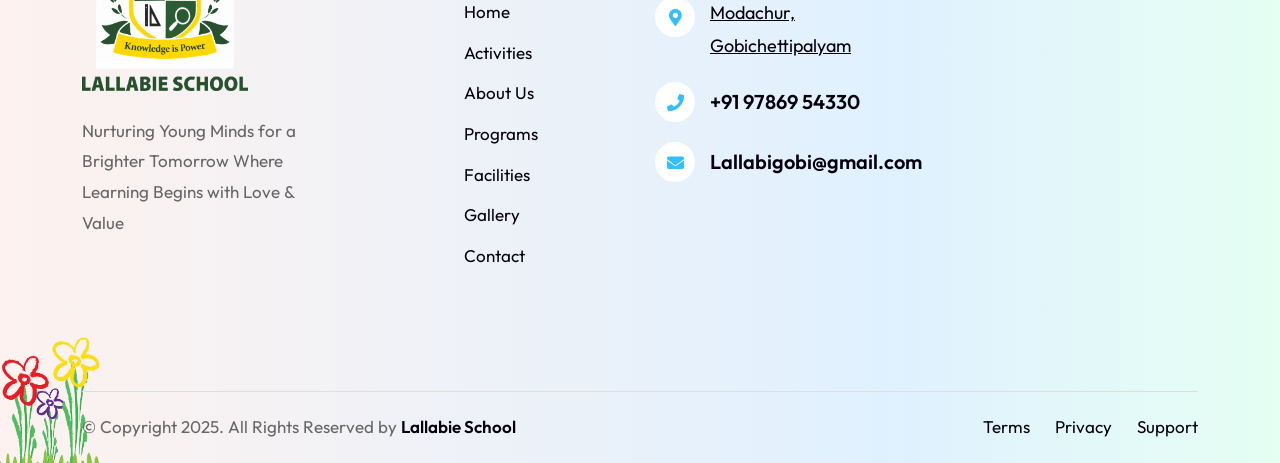
==== commit a7b14c95: "seventh commit" ====
--- a/index.html
+++ b/index.html
@@ -215,7 +215,7 @@
             <div class="row">
                 <div class="col-lg-6">
                     <div class="banner-style-eight-info">
-                        <h2 class="wow fadeInUp">The Best Place for kids to <strong>learn & Play</strong></h2>
+                        <h2 class="wow fadeInUp">The Best Place for Kids to <strong>Learn & Play</strong></h2>
                         <p class="wow fadeInUp" data-wow-delay="300ms">
                             At Lallabie School, we provide a safe, nurturing, and academically strong environment where children from Pre-KG to Grade 5 grow with confidence, creativity, and knowledge.
                         </p>
@@ -269,7 +269,7 @@
                 <!-- Single Item -->
                 <div class="col-xl-3 col-md-6 col-md-6 mb-30">
                     <div class="activities-style-one color-one wow fadeInUp">
-                        <h4><a href="">Music and <br> dance</a></h4>
+                        <h4><a href="">Music and <br> Dance</a></h4>
                         <div class="icon">
                             <img src="assets/img/icon/65.png" alt="Image Not Found">
                             
@@ -283,7 +283,7 @@
                 <!-- Single Item -->
                 <div class="col-xl-3 col-md-6 col-md-6 mb-30">
                     <div class="activities-style-one wow fadeInUp" data-wow-delay="100ms">
-                        <h4><a href="">Sports and <br> physical activities</a></h4>
+                        <h4><a href="">Sports and <br> Physical Activities</a></h4>
                         <div class="icon">
                             <img src="assets/img/icon/66.png" alt="Image Not Found">
                         </div>
@@ -296,7 +296,7 @@
                 <!-- Single Item -->
                 <div class="col-xl-3 col-md-6 col-md-6 mb-30">
                     <div class="activities-style-one color-two wow fadeInUp" data-wow-delay="200ms">
-                        <h4><a href="">Cultural programs <br> and celebrations</a></h4>
+                        <h4><a href="">Cultural Programs <br> and Celebrations</a></h4>
                         <div class="icon">
                             <img src="assets/img/icon/64.png" alt="Image Not Found">
                         </div>
@@ -309,7 +309,7 @@
                 <!-- Single Item -->
                 <div class="col-xl-3 col-md-6 col-md-6 mb-30">
                     <div class="activities-style-one color-style-three wow fadeInUp" data-wow-delay="300ms">
-                        <h4><a href="">Yoga and <br> mindfulness</a></h4>
+                        <h4><a href="">Yoga and <br> Mindfulness</a></h4>
                         <div class="icon">
                             <img src="assets/img/icon/63.png" alt="Image Not Found">
                         </div>
@@ -409,12 +409,12 @@
                                             <img src="assets/img/program/1.jpg" alt="Image Not Found">
                                         </div>
                                         <div class="info">
-                                            <!-- <h4><a href="course-single.html"></a></h4> -->
+                                            <!-- <h4><a href="#admissionForm-set"></a></h4> -->
                                             <span>Pre-KG</span>
                                             <p>
                                                 Play-based learning that improves motor skills, communication, and social interaction.
                                             </p>
-                                            <a href="course-single.html"><i class="fa fa-arrow-right"></i></a>
+                                            <a href="#admissionForm-set"><i class="fa fa-arrow-right"></i></a>
                                         </div>
                                     </div>
                                 </div>
@@ -426,12 +426,12 @@
                                             <img src="assets/img/program/2.jpg" alt="Image Not Found">
                                         </div>
                                         <div class="info">
-                                            <!-- <h4><a href="course-single.html"></a></h4> -->
+                                            <!-- <h4><a href="#admissionForm-set"></a></h4> -->
                                             <span>LKG</span>
                                             <p>
                                                 Introduction to letters, numbers, and basic concepts through fun and engaging activities.
                                             </p>
-                                            <a href="course-single.html"><i class="fa fa-arrow-right"></i></a>
+                                            <a href="#admissionForm-set"><i class="fa fa-arrow-right"></i></a>
                                         </div>
                                     </div>
                                 </div>
@@ -443,12 +443,12 @@
                                             <img src="assets/img/program/3.jpg" alt="Image Not Found">
                                         </div>
                                         <div class="info">
-                                            <!-- <h4><a href="course-single.html"></a></h4> -->
+                                            <!-- <h4><a href="#admissionForm-set"></a></h4> -->
                                             <span>UKG</span>
                                             <p>
                                                 Strong foundation in reading, writing, and basic mathematics skills.
                                             </p>
-                                            <a href="course-single.html"><i class="fa fa-arrow-right"></i></a>
+                                            <a href="#admissionForm-set"><i class="fa fa-arrow-right"></i></a>
                                         </div>
                                     </div>
                                 </div>
@@ -460,12 +460,12 @@
                                             <img src="assets/img/program/4.jpg" alt="Image Not Found">
                                         </div>
                                         <div class="info">
-                                            <!-- <h4><a href="course-single.html"></a></h4> -->
+                                            <!-- <h4><a href="#admissionForm-set"></a></h4> -->
                                             <span>Grade 1-2</span>
                                             <p>
                                                 Concept-based learning in English, Math, and Environmental Studies with activity-based teaching.
                                             </p>
-                                            <a href="course-single.html"><i class="fa fa-arrow-right"></i></a>
+                                            <a href="#admissionForm-set"><i class="fa fa-arrow-right"></i></a>
                                         </div>
                                     </div>
                                 </div>
@@ -477,12 +477,12 @@
                                             <img src="assets/img/program/4.jpg" alt="Image Not Found">
                                         </div>
                                         <div class="info">
-                                            <!-- <h4><a href="course-single.html"></a></h4> -->
+                                            <!-- <h4><a href="#admissionForm-set"></a></h4> -->
                                             <span>Grade 3-5</span>
                                             <p>
                                                 Advanced learning with focus on academics, problem-solving, and skill development in core subjects.
                                             </p>
-                                            <a href="course-single.html"><i class="fa fa-arrow-right"></i></a>
+                                            <a href="#admissionForm-set"><i class="fa fa-arrow-right"></i></a>
                                         </div>
                                     </div>
                                 </div>
@@ -520,7 +520,7 @@
                 <!-- Single Item -->
                 <div class="col-lg-4 col-md-6 mb-10">
                     <div class="category-style-three-item wow fadeInUp">
-                        <a href="course-filter.html">
+                        <a href="#admissionForm-set">
                             <div class="icon">
                                 <img src="assets/img/icon/46.png" alt="Image Not Found">
                             </div>
@@ -533,7 +533,7 @@
                 <!-- Single Item -->
                 <div class="col-lg-4 col-md-6 mb-10">
                     <div class="category-style-three-item wow fadeInUp" data-wow-delay="100ms">
-                        <a href="course-filter.html">
+                        <a href="#admissionForm-set">
                             <div class="icon">
                                 <img src="assets/img/icon/46.png" alt="Image Not Found">
                             </div>
@@ -546,7 +546,7 @@
                 <!-- Single Item -->
                 <div class="col-lg-4 col-md-6 mb-10">
                     <div class="category-style-three-item wow fadeInUp" data-wow-delay="200ms">
-                        <a href="course-filter.html">
+                        <a href="#admissionForm-set">
                             <div class="icon">
                                 <img src="assets/img/icon/46.png" alt="Image Not Found">
                             </div>
@@ -559,7 +559,7 @@
                 <!-- Single Item -->
                 <div class="col-lg-4 col-md-6 mb-10">
                     <div class="category-style-three-item wow fadeInUp" data-wow-delay="300ms">
-                        <a href="course-filter.html">
+                        <a href="#admissionForm-set">
                             <div class="icon">
                                 <img src="assets/img/icon/46.png" alt="Image Not Found">
                             </div>
@@ -572,7 +572,7 @@
                 <!-- Single Item -->
                 <div class="col-lg-4 col-md-6 mb-10">
                     <div class="category-style-three-item wow fadeInUp" data-wow-delay="400ms">
-                        <a href="course-filter.html">
+                        <a href="#admissionForm-set">
                             <div class="icon">
                                 <img src="assets/img/icon/46.png" alt="Image Not Found">
                             </div>
@@ -585,7 +585,7 @@
                 <!-- Single Item -->
                 <div class="col-lg-4 col-md-6 mb-10">
                     <div class="category-style-three-item wow fadeInUp" data-wow-delay="500ms">
-                        <a href="course-filter.html">
+                        <a href="#admissionForm-set">
                             <div class="icon">
                                 <img src="assets/img/icon/46.png" alt="Image Not Found">
                             </div>
@@ -727,14 +727,6 @@
                             <!-- Single Item -->
                             <div class="swiper-slide">
                                 <div class="gallery-style-one-item">
-                                    <img src="assets/img/unnamed-2.webp" alt="Image Not Found">
-                                    <a class="item popup-gallery" href="assets/img/unnamed-2.webp"><i class="fas fa-link"></i></a>
-                                </div>
-                            </div>
-                            <!-- End Single Item -->
-                            <!-- Single Item -->
-                            <div class="swiper-slide">
-                                <div class="gallery-style-one-item">
                                     <img src="assets/img/unnamed-3.webp" alt="Image Not Found">
                                     <a class="item popup-gallery" href="assets/img/unnamed-3.webp"><i class="fas fa-link"></i></a>
                                 </div>
@@ -785,14 +777,6 @@
                                 <div class="gallery-style-one-item">
                                     <img src="assets/img/unnamed-9.webp" alt="Image Not Found">
                                     <a class="item popup-gallery" href="assets/img/unnamed-9.webp"><i class="fas fa-link"></i></a>
-                                </div>
-                            </div>
-                            <!-- End Single Item -->
-                            <!-- Single Item -->
-                            <div class="swiper-slide">
-                                <div class="gallery-style-one-item">
-                                    <img src="assets/img/unnamed-10.webp" alt="Image Not Found">
-                                    <a class="item popup-gallery" href="assets/img/unnamed-10.webp"><i class="fas fa-link"></i></a>
                                 </div>
                             </div>
                             <!-- End Single Item -->
@@ -842,13 +826,13 @@
                         </div>
                         <div class="info">
                             <h3 class="blog-title">
-                                <a href="">Academic Excellence</a>
+                                <a href="#admissionForm-set">Academic Excellence</a>
                             </h3>
                             <p>
                                 Consistent top performance in academics with strong subject knowledge and results.
                             </p>
                         </div>
-                        <a href="" class="btn-circle">
+                        <a href="#admissionForm-set" class="btn-circle">
                             <img src="assets/img/icon/67.png" alt="Image Not Found">
                         </a>
                     </div>
@@ -865,13 +849,13 @@
                         </div>
                         <div class="info">
                             <h3 class="blog-title">
-                                <a href="">Sports Achievement</a>
+                                <a href="#admissionForm-set">Sports Achievement</a>
                             </h3>
                             <p>
                                 Outstanding performance in sports, building teamwork, strength, and confidence.
                             </p>
                         </div>
-                        <a href="" class="btn-circle">
+                        <a href="#admissionForm-set" class="btn-circle">
                             <img src="assets/img/icon/67.png" alt="Image Not Found">
                         </a>
                     </div>
@@ -888,13 +872,13 @@
                         </div>
                         <div class="info">
                             <h3 class="blog-title">
-                                <a href="">Creative Talent</a>
+                                <a href="#admissionForm-set">Creative Talent</a>
                             </h3>
                             <p>
                                 Active participation and success in art, music, and cultural activities.
                             </p>
                         </div>
-                        <a href="" class="btn-circle">
+                        <a href="#admissionForm-set" class="btn-circle">
                             <img src="assets/img/icon/67.png" alt="Image Not Found">
                         </a>
                     </div>
@@ -981,7 +965,7 @@
                     <div class="col-xl-6 offset-xl-3">
                         <div class="site-heading text-center">
                             <h4 class="sub-title">Join with us</h4>
-                            <h2 class="title split-text">Better Life & Education</h2>
+                            <h2 class="title split-text">Admission Form</h2>
                         </div>
                         <form id="admissionForm" class="form-style-two" action="index-8.html#" method="POST">
                             <div class="row">
@@ -1067,9 +1051,7 @@
                             <div class="footer-logo">
                                 <img src="assets/img/lallabie logo.png" alt="Image Not Found">
                             </div>
-                            <p>
-                                Bndulgence diminution so discovered mr apartments. Are off under folly death wrote cause her way spite plan upon.
-                            </p>
+                            <p>Nurturing Young Minds for a Brighter Tomorrow Where Learning Begins with Love & Value</p>
                         </div>
                     </div>
                     <div class="col-lg-2 col-md-6 footer-item">
@@ -1121,7 +1103,7 @@
                     </div>
                     <div class="col-lg-3 col-md-6 footer-item">
                         <div class="f-item newsletter">
-                            <h4 class="widget-title">Join Our Newsletter</h4>
+                            <h4 class="widget-title">Location</h4>
                             <iframe src="https://www.google.com/maps/embed?pb=!1m18!1m12!1m3!1d6198.986782670853!2d77.44358515674523!3d11.445254263574435!2m3!1f0!2f0!3f0!3m2!1i1024!2i768!4f13.1!3m3!1m2!1s0x3ba93d90bb899375%3A0x14c0247491385c5e!2sLallabie%20Nursery%20Primary%20School!5e0!3m2!1sen!2sin!4v1776421082338!5m2!1sen!2sin" style="border:0; width: 100%; aspect-ratio: 5/4;" allowfullscreen="" loading="lazy" referrerpolicy="no-referrer-when-downgrade"></iframe>
                         </div>
                     </div>
--- a/assets/css/style.css
+++ b/assets/css/style.css
@@ -18488,7 +18488,7 @@
 }
 
 .edufix-preloader .animation-preloader .txt-loading {
-	font: bold 4em 'Outfit', sans-serif;
+	font: bold 3rem 'Outfit', sans-serif;
 	text-align: center;
 	-webkit-user-select: none;
 	-moz-user-select: none;
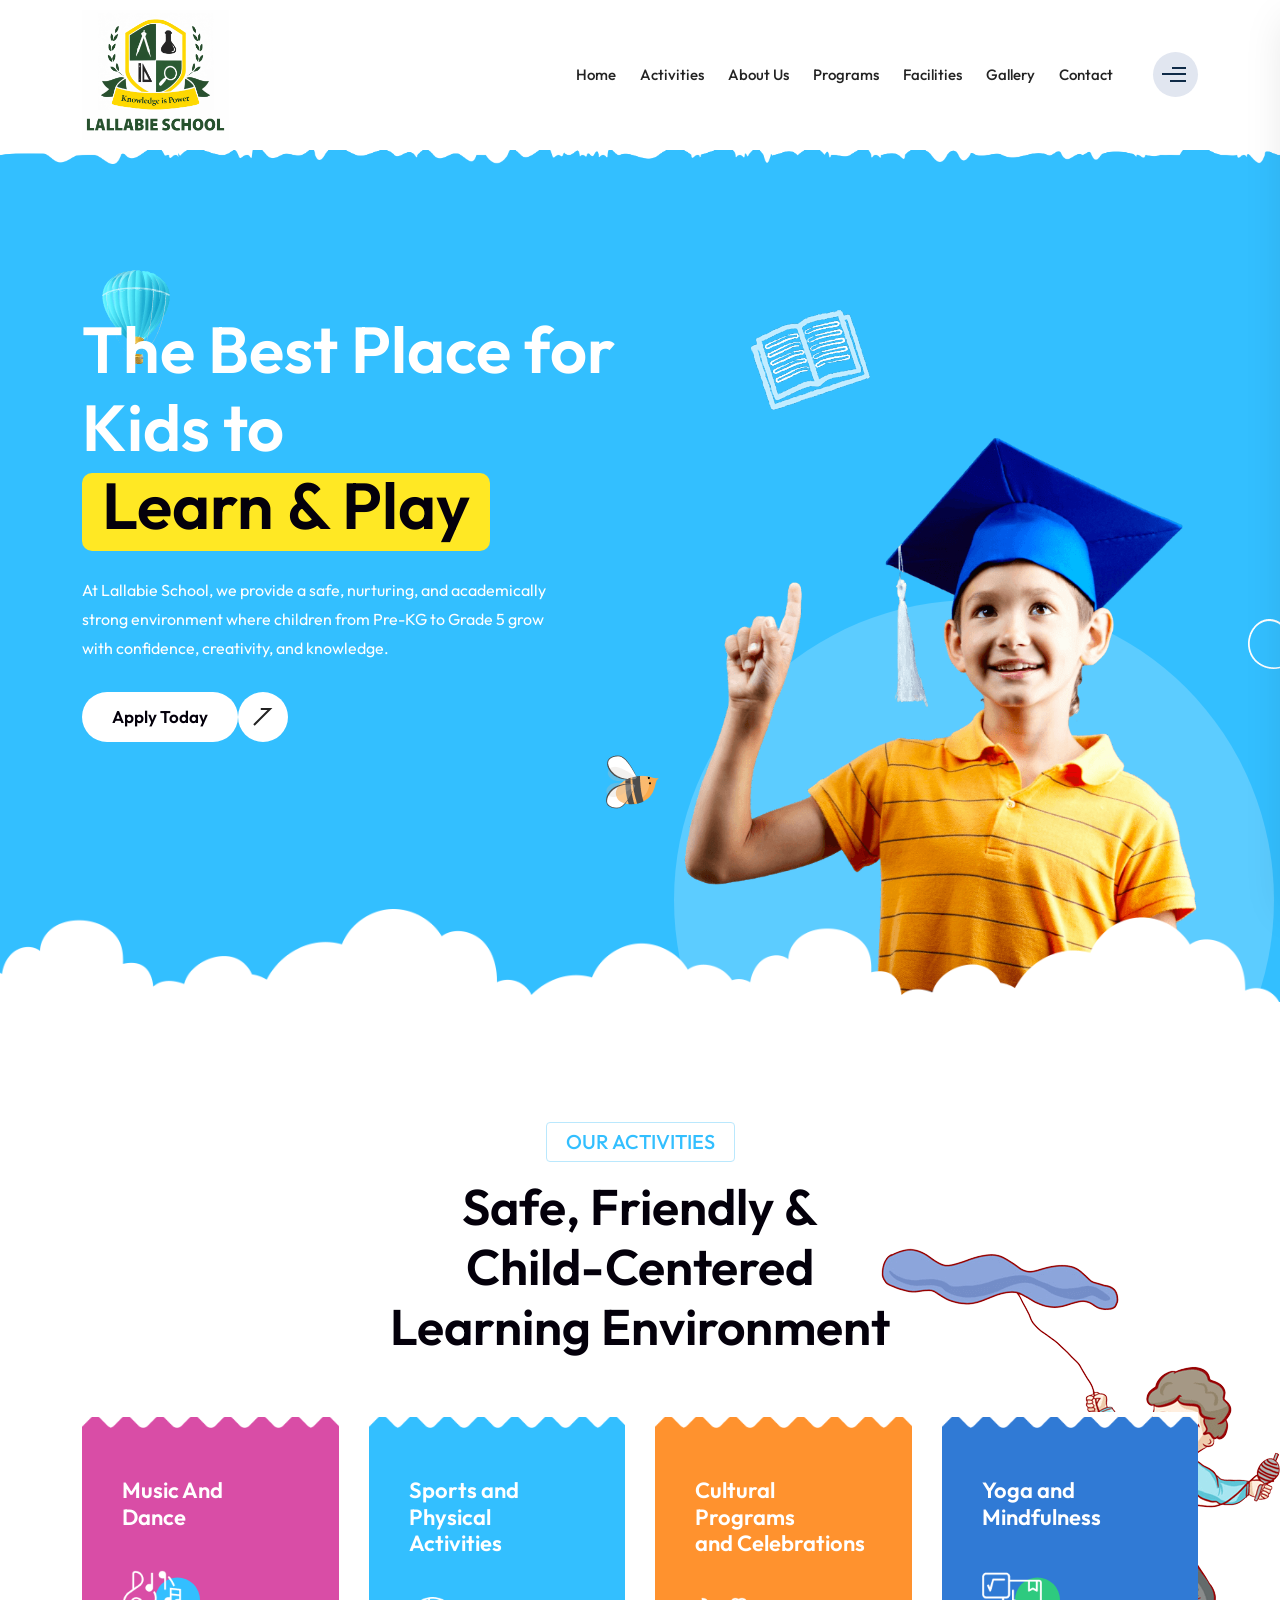
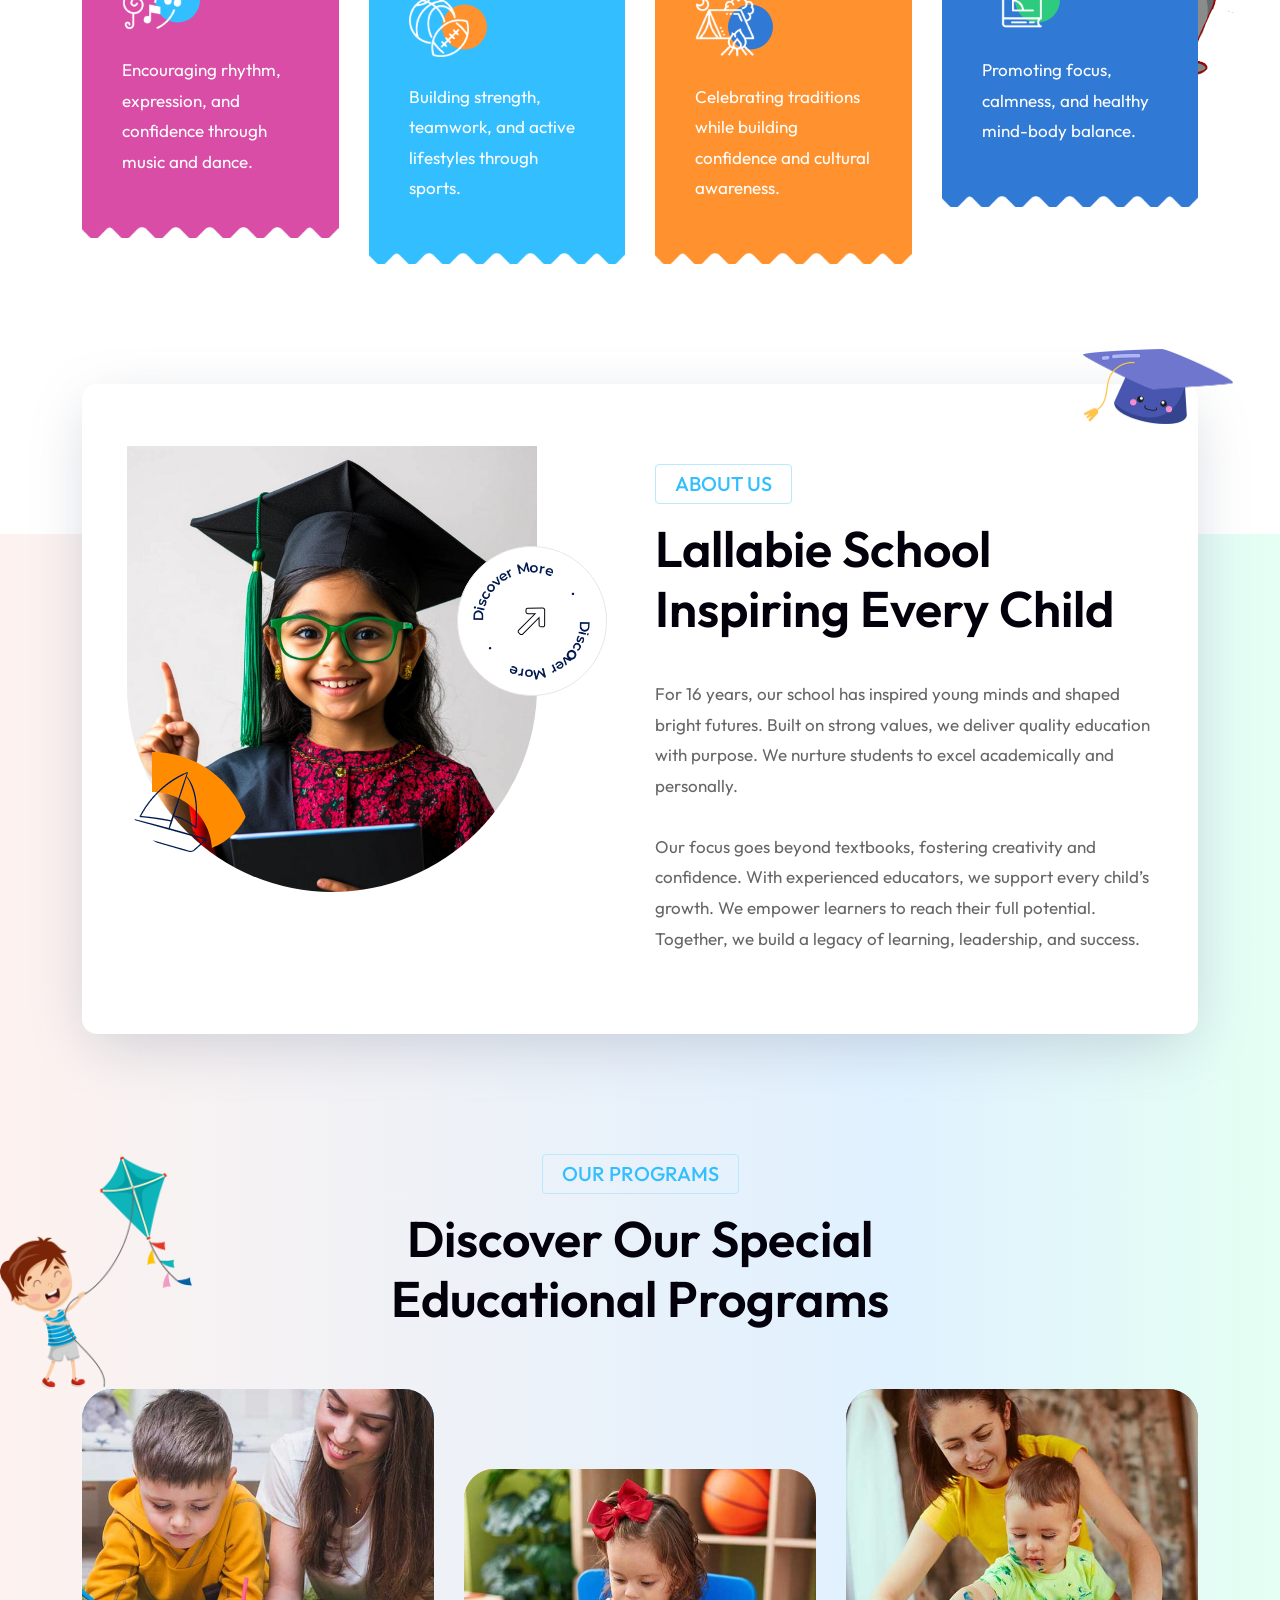
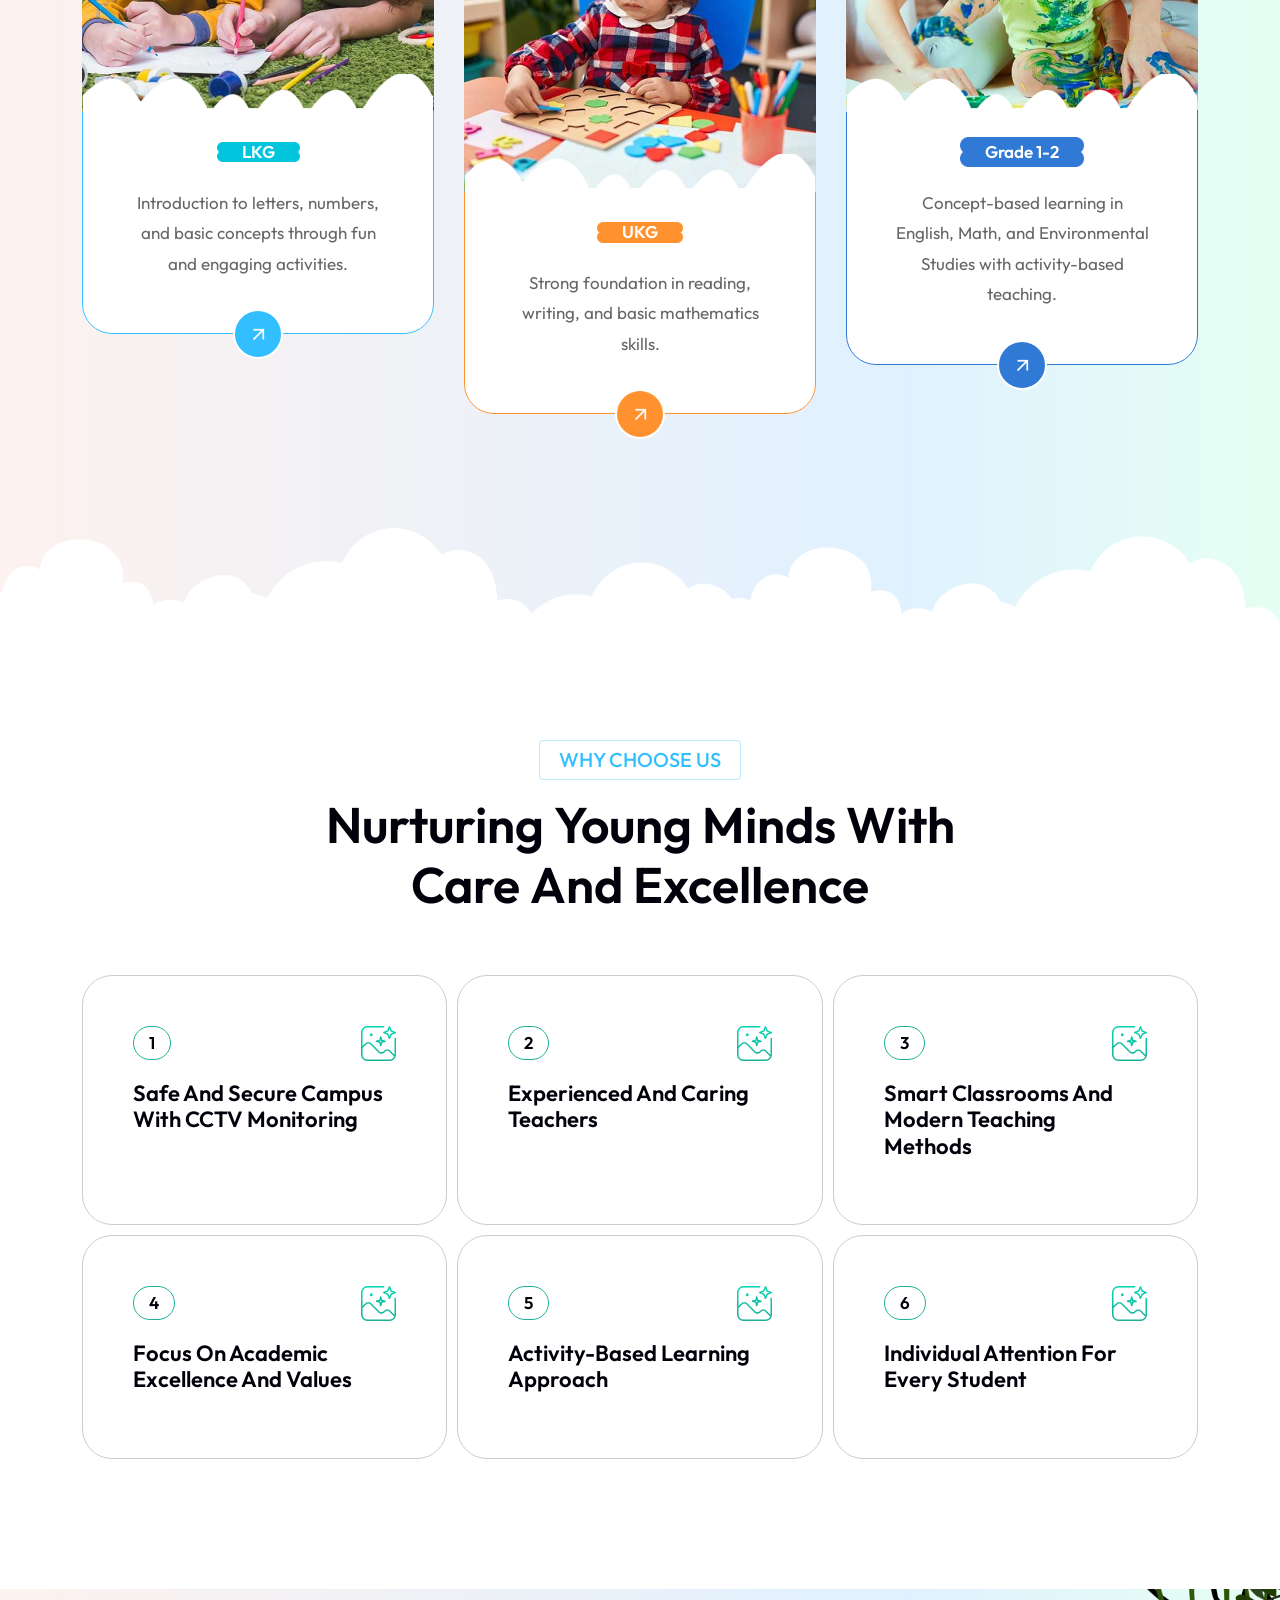
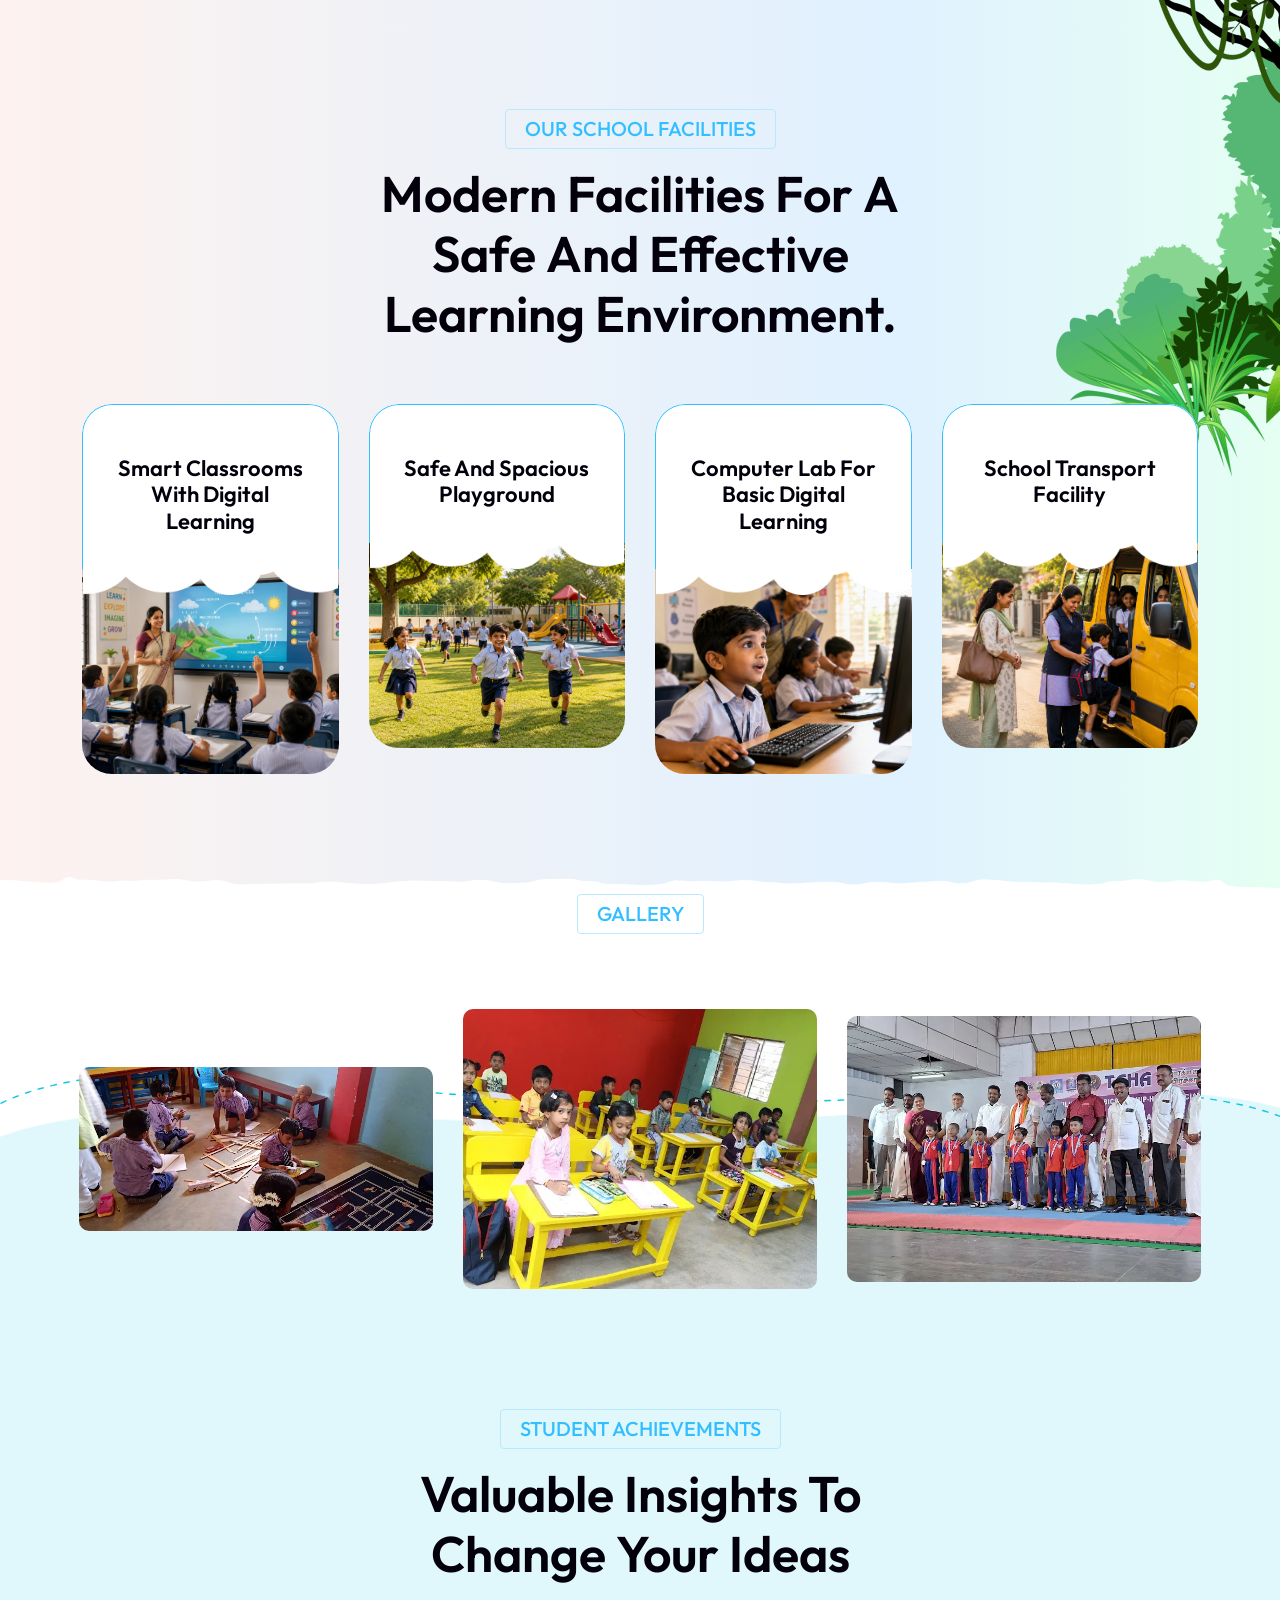
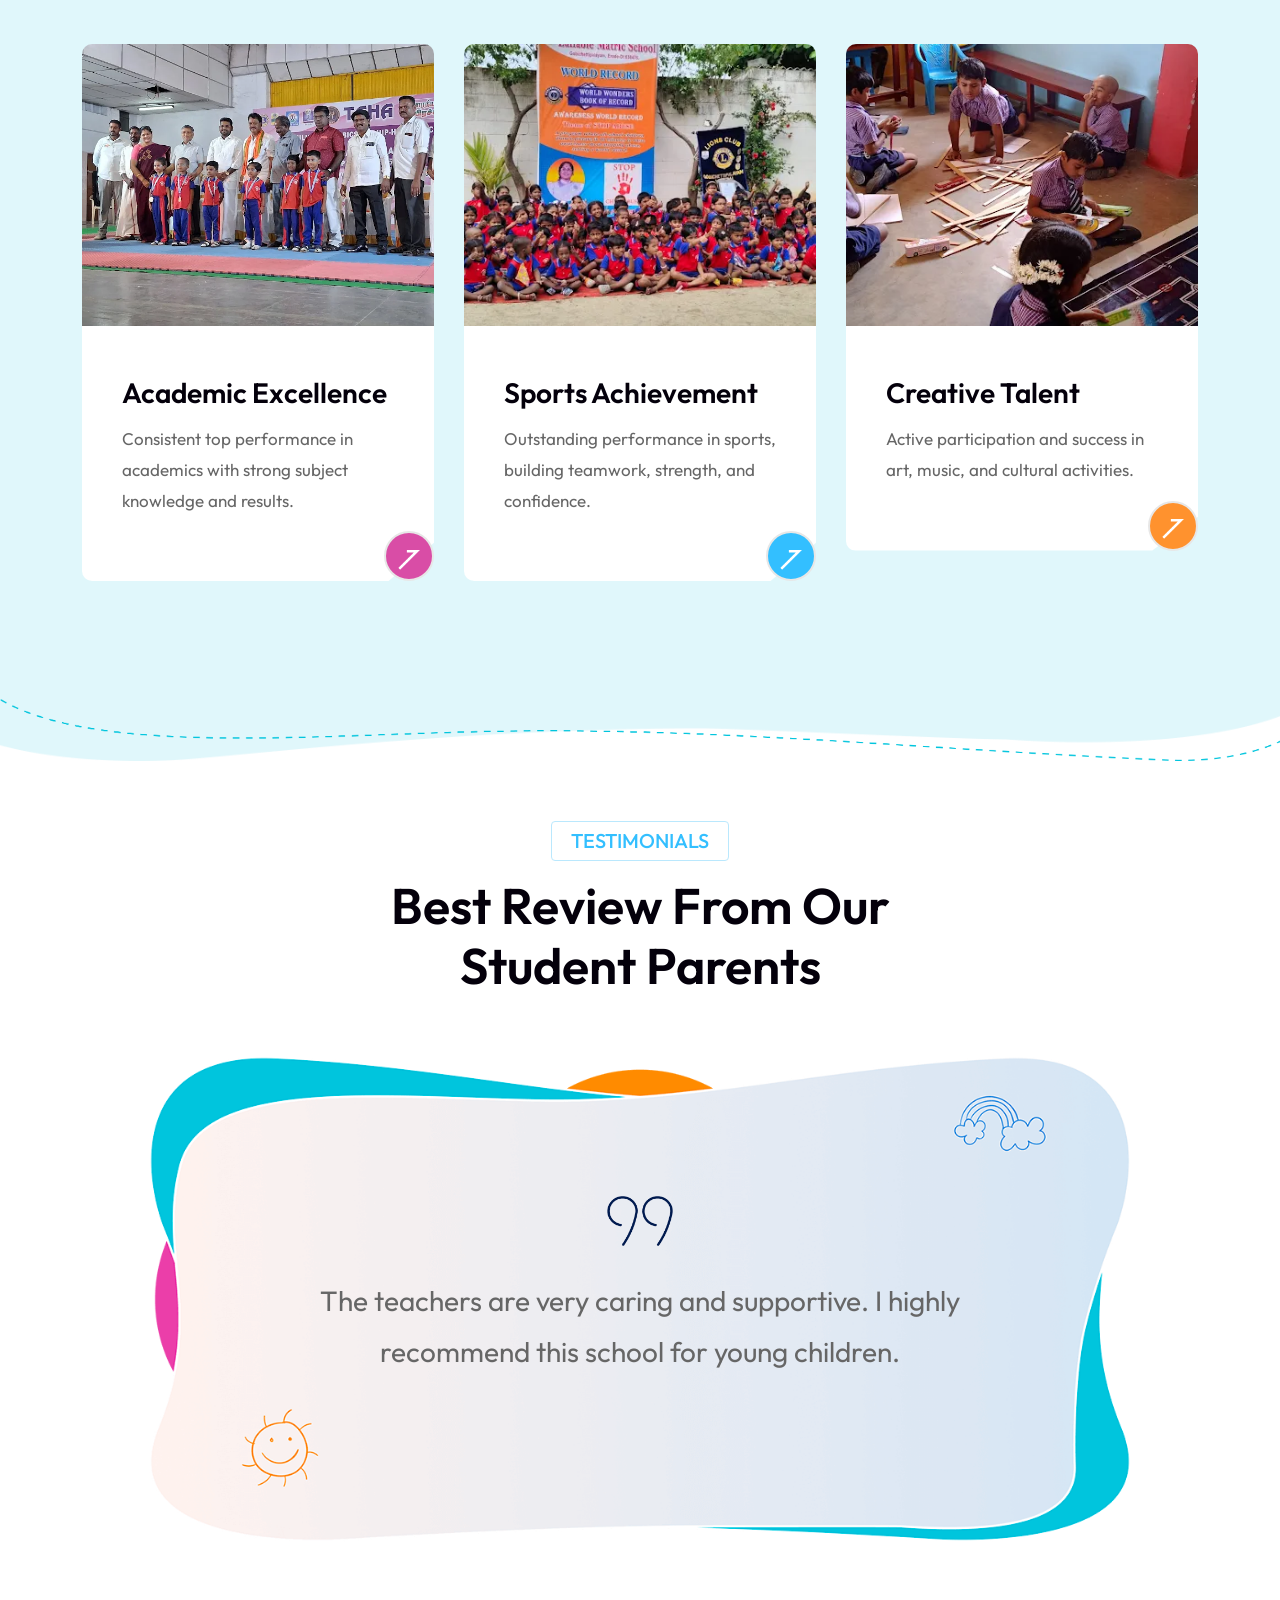
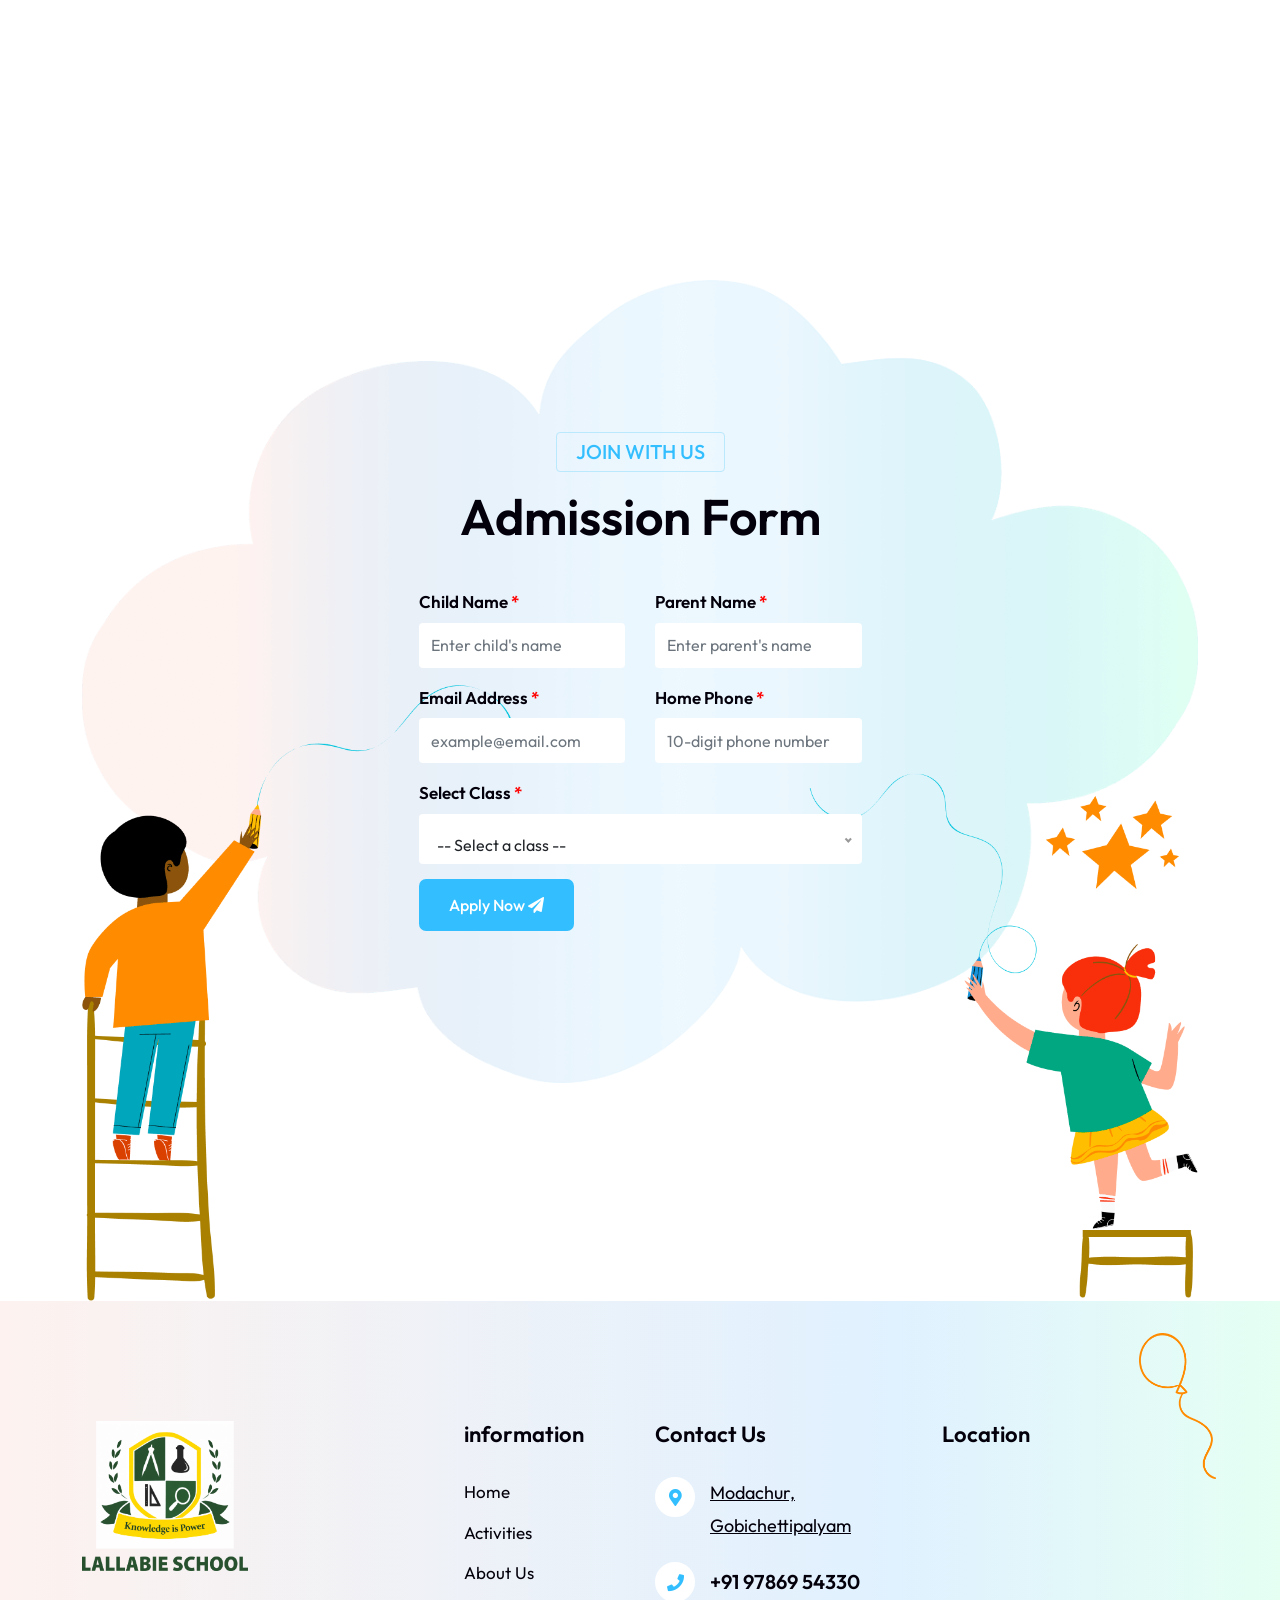
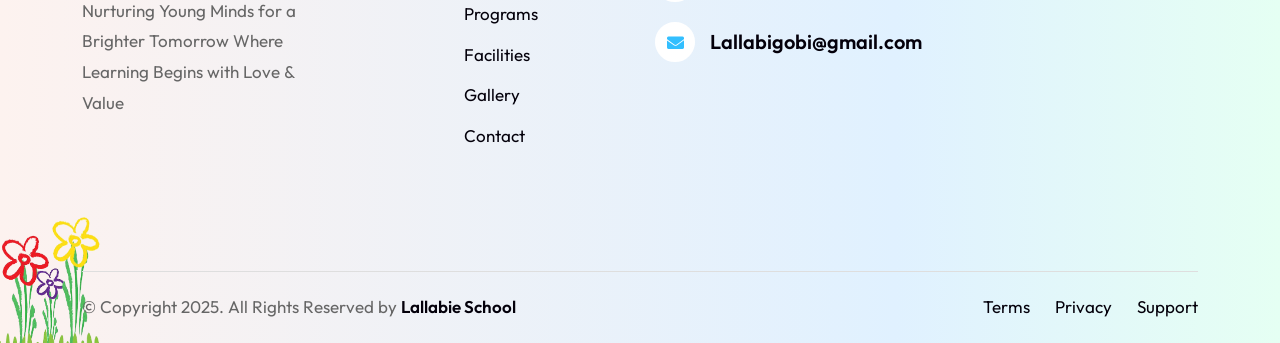
==== commit 9928a5fe: "eighth commit" ====
--- a/index.html
+++ b/index.html
@@ -967,53 +967,55 @@
                             <h4 class="sub-title">Join with us</h4>
                             <h2 class="title split-text">Admission Form</h2>
                         </div>
-                        <form id="admissionForm" class="form-style-two" action="index-8.html#" method="POST">
+                        <form id="admissionForm" class="form-style-two" novalidate>
                             <div class="row">
                                 <div class="col-lg-6">
                                     <div class="form-group">
-                                        <label for="f-name">Child Name</label>
-                                        <input class="form-control" id="f-name" name="f-name" type="text">
-                                        <span class="alert-error"></span>
+                                        <label for="f-name">Child Name <span style="color: red;">*</span></label>
+                                        <input class="form-control" id="f-name" name="f-name" type="text" required minlength="2" maxlength="50" pattern="[A-Za-z\s]+" placeholder="Enter child's name" title="Only letters and spaces allowed">
+                                        <span class="alert-error" style="color: #dc3545; font-size: 12px; display: none;"></span>
                                     </div>
                                 </div>
                                 <div class="col-lg-6">
                                     <div class="form-group">
-                                        <label for="l-name">Parent Name</label>
-                                        <input class="form-control" id="l-name" name="l-name" type="text">
-                                        <span class="alert-error"></span>
+                                        <label for="l-name">Parent Name <span style="color: red;">*</span></label>
+                                        <input class="form-control" id="l-name" name="l-name" type="text" required minlength="2" maxlength="50" pattern="[A-Za-z\s]+" placeholder="Enter parent's name" title="Only letters and spaces allowed">
+                                        <span class="alert-error" style="color: #dc3545; font-size: 12px; display: none;"></span>
                                     </div>
                                 </div>
                             </div>
                             <div class="row">
                                 <div class="col-lg-6">
                                     <div class="form-group">
-                                        <label for="email">Email Address</label>
-                                        <input class="form-control" id="email" name="email" type="email">
-                                        <span class="alert-error"></span>
+                                        <label for="email">Email Address <span style="color: red;">*</span></label>
+                                        <input class="form-control" id="email" name="email" type="email" required placeholder="example@email.com" title="Please enter a valid email address">
+                                        <span class="alert-error" style="color: #dc3545; font-size: 12px; display: none;"></span>
                                     </div>
                                 </div>
                                 <div class="col-lg-6">
                                     <div class="form-group">
-                                        <label for="phone">Home Phone</label>
-                                        <input class="form-control" id="phone" name="phone" type="text">
-                                        <span class="alert-error"></span>
+                                        <label for="phone">Home Phone <span style="color: red;">*</span></label>
+                                        <input class="form-control" id="phone" name="phone" type="tel" required pattern="[0-9]{10}" maxlength="10" placeholder="10-digit phone number" title="Please enter a valid 10-digit phone number">
+                                        <span class="alert-error" style="color: #dc3545; font-size: 12px; display: none;"></span>
                                     </div>
                                 </div>
                             </div>
                             <div class="row">
                                 <div class="col-lg-12">
                                     <div class="form-group">
-                                        <label for="subject">Select Class</label>
-                                        <select id="subject">
-                                            <option value="1">Pre-KG</option>
-                                            <option value="2">LKG</option>
-                                            <option value="3">UKG</option>
-                                            <option value="4">1st-Std</option>
-                                            <option value="5">2nd-Std</option>
-                                            <option value="6">3rd-Std</option>
-                                            <option value="7">4th-Std</option>
-                                            <option value="8">5th-Std</option>
+                                        <label for="subject">Select Class <span style="color: red;">*</span></label>
+                                        <select id="subject" name="subject" required class="form-control">
+                                            <option value="">-- Select a class --</option>
+                                            <option value="Pre-KG">Pre-KG</option>
+                                            <option value="LKG">LKG</option>
+                                            <option value="UKG">UKG</option>
+                                            <option value="1st-Std">1st-Std</option>
+                                            <option value="2nd-Std">2nd-Std</option>
+                                            <option value="3rd-Std">3rd-Std</option>
+                                            <option value="4th-Std">4th-Std</option>
+                                            <option value="5th-Std">5th-Std</option>
                                         </select>
+                                        <span class="alert-error" style="color: #dc3545; font-size: 12px; display: none;"></span>
                                     </div>
                                 </div>
                             </div>
@@ -1156,6 +1158,222 @@
     <script src="assets/js/ScrollTrigger.min.js"></script>
     <script src="assets/js/SplitText.min.js"></script>
     <script src="assets/js/main.js"></script>
+    
+    <!-- Google Sheets Form Submission with Validation Script -->
+    <script>
+        // Validation Rules
+        const validationRules = {
+            'f-name': {
+                required: true,
+                minLength: 2,
+                maxLength: 50,
+                pattern: /^[A-Za-z\s]+$/,
+                errorMessages: {
+                    required: 'Child name is required',
+                    minLength: 'Child name must be at least 2 characters',
+                    maxLength: 'Child name cannot exceed 50 characters',
+                    pattern: 'Child name can only contain letters and spaces'
+                }
+            },
+            'l-name': {
+                required: true,
+                minLength: 2,
+                maxLength: 50,
+                pattern: /^[A-Za-z\s]+$/,
+                errorMessages: {
+                    required: 'Parent name is required',
+                    minLength: 'Parent name must be at least 2 characters',
+                    maxLength: 'Parent name cannot exceed 50 characters',
+                    pattern: 'Parent name can only contain letters and spaces'
+                }
+            },
+            'email': {
+                required: true,
+                pattern: /^[^\s@]+@[^\s@]+\.[^\s@]+$/,
+                errorMessages: {
+                    required: 'Email address is required',
+                    pattern: 'Please enter a valid email address'
+                }
+            },
+            'phone': {
+                required: true,
+                pattern: /^[0-9]{10}$/,
+                errorMessages: {
+                    required: 'Phone number is required',
+                    pattern: 'Phone number must be exactly 10 digits'
+                }
+            },
+            'subject': {
+                required: true,
+                errorMessages: {
+                    required: 'Please select a class'
+                }
+            }
+        };
+
+        // Validate individual field
+        function validateField(fieldId) {
+            const field = document.getElementById(fieldId);
+            const errorSpan = field.parentElement.querySelector('.alert-error');
+            const rules = validationRules[fieldId];
+            let isValid = true;
+            let errorMessage = '';
+
+            if (!rules) return true;
+
+            const value = field.value.trim();
+
+            // Check required
+            if (rules.required && !value) {
+                isValid = false;
+                errorMessage = rules.errorMessages.required;
+            }
+
+            // Check minLength
+            if (isValid && rules.minLength && value.length < rules.minLength) {
+                isValid = false;
+                errorMessage = rules.errorMessages.minLength;
+            }
+
+            // Check maxLength
+            if (isValid && rules.maxLength && value.length > rules.maxLength) {
+                isValid = false;
+                errorMessage = rules.errorMessages.maxLength;
+            }
+
+            // Check pattern
+            if (isValid && rules.pattern && value && !rules.pattern.test(value)) {
+                isValid = false;
+                errorMessage = rules.errorMessages.pattern;
+            }
+
+            // Update UI
+            if (!isValid) {
+                field.classList.add('is-invalid');
+                field.style.borderColor = '#dc3545';
+                errorSpan.style.display = 'block';
+                errorSpan.textContent = errorMessage;
+            } else {
+                field.classList.remove('is-invalid');
+                field.style.borderColor = '';
+                errorSpan.style.display = 'none';
+                errorSpan.textContent = '';
+            }
+
+            return isValid;
+        }
+
+        // Validate entire form
+        function validateForm() {
+            const fieldIds = ['f-name', 'l-name', 'email', 'phone', 'subject'];
+            let isFormValid = true;
+
+            fieldIds.forEach(fieldId => {
+                if (!validateField(fieldId)) {
+                    isFormValid = false;
+                }
+            });
+
+            return isFormValid;
+        }
+
+        // Add real-time validation
+        document.getElementById('f-name').addEventListener('blur', () => validateField('f-name'));
+        document.getElementById('l-name').addEventListener('blur', () => validateField('l-name'));
+        document.getElementById('email').addEventListener('blur', () => validateField('email'));
+        document.getElementById('phone').addEventListener('blur', () => validateField('phone'));
+        document.getElementById('subject').addEventListener('change', () => validateField('subject'));
+
+        // Phone number - only allow digits
+        document.getElementById('phone').addEventListener('input', function(e) {
+            this.value = this.value.replace(/[^0-9]/g, '');
+        });
+
+        // Form submission
+        document.getElementById('admissionForm').addEventListener('submit', function(e) {
+            e.preventDefault();
+
+            // Clear previous messages
+            const messageDiv = document.getElementById('message');
+            messageDiv.innerHTML = '';
+
+            // Validate form before submission
+            if (!validateForm()) {
+                messageDiv.classList.add('alert-error');
+                messageDiv.innerHTML = '✗ Please fix the errors above and try again.';
+                messageDiv.style.color = '#721c24';
+                messageDiv.style.padding = '10px';
+                messageDiv.style.borderRadius = '4px';
+                messageDiv.style.backgroundColor = '#f8d7da';
+                messageDiv.style.border = '1px solid #f5c6cb';
+                messageDiv.style.marginTop = '10px';
+                return;
+            }
+
+            // Replace with your Google Apps Script deployment URL
+            const scriptURL = 'https://script.google.com/macros/s/AKfycbyQ9WL07DgemGPUii0x-MQRU0VM0fA_OfVZXMvbffuibsq2WtxehDON4w0zsBbhwme3NQ/exec';
+            
+            const formData = new FormData(this);
+            const submitBtn = document.getElementById('submit');
+
+            // Show loading state
+            submitBtn.disabled = true;
+            submitBtn.innerHTML = '<i class="fa fa-spinner fa-spin"></i> Submitting...';
+
+            fetch(scriptURL, {
+                method: 'POST',
+                body: formData,
+                mode: 'no-cors'
+            })
+            .then(response => {
+                // Reset form
+                document.getElementById('admissionForm').reset();
+                
+                // Clear any error styles
+                document.querySelectorAll('.form-control').forEach(input => {
+                    input.classList.remove('is-invalid');
+                    input.style.borderColor = '';
+                    const errorSpan = input.parentElement.querySelector('.alert-error');
+                    if (errorSpan) {
+                        errorSpan.style.display = 'none';
+                    }
+                });
+
+                // Show success message
+                messageDiv.classList.remove('alert-error');
+                messageDiv.classList.add('alert-success');
+                messageDiv.innerHTML = '✓ Form submitted successfully! We will contact you soon.';
+                messageDiv.style.color = '#155724';
+                messageDiv.style.padding = '12px';
+                messageDiv.style.borderRadius = '4px';
+                messageDiv.style.backgroundColor = '#d4edda';
+                messageDiv.style.border = '1px solid #c3e6cb';
+                messageDiv.style.marginTop = '10px';
+
+                // Reset button after 3 seconds
+                setTimeout(() => {
+                    submitBtn.disabled = false;
+                    submitBtn.innerHTML = 'Apply Now <i class="fa fa-paper-plane"></i>';
+                }, 3000);
+            })
+            .catch(error => {
+                // Show error message
+                messageDiv.classList.add('alert-error');
+                messageDiv.innerHTML = '✗ Error submitting form. Please try again.';
+                messageDiv.style.color = '#721c24';
+                messageDiv.style.padding = '12px';
+                messageDiv.style.borderRadius = '4px';
+                messageDiv.style.backgroundColor = '#f8d7da';
+                messageDiv.style.border = '1px solid #f5c6cb';
+                messageDiv.style.marginTop = '10px';
+                console.error('Error:', error);
+
+                // Reset button
+                submitBtn.disabled = false;
+                submitBtn.innerHTML = 'Apply Now <i class="fa fa-paper-plane"></i>';
+            });
+        });
+    </script>
 
 </body>
 </html>
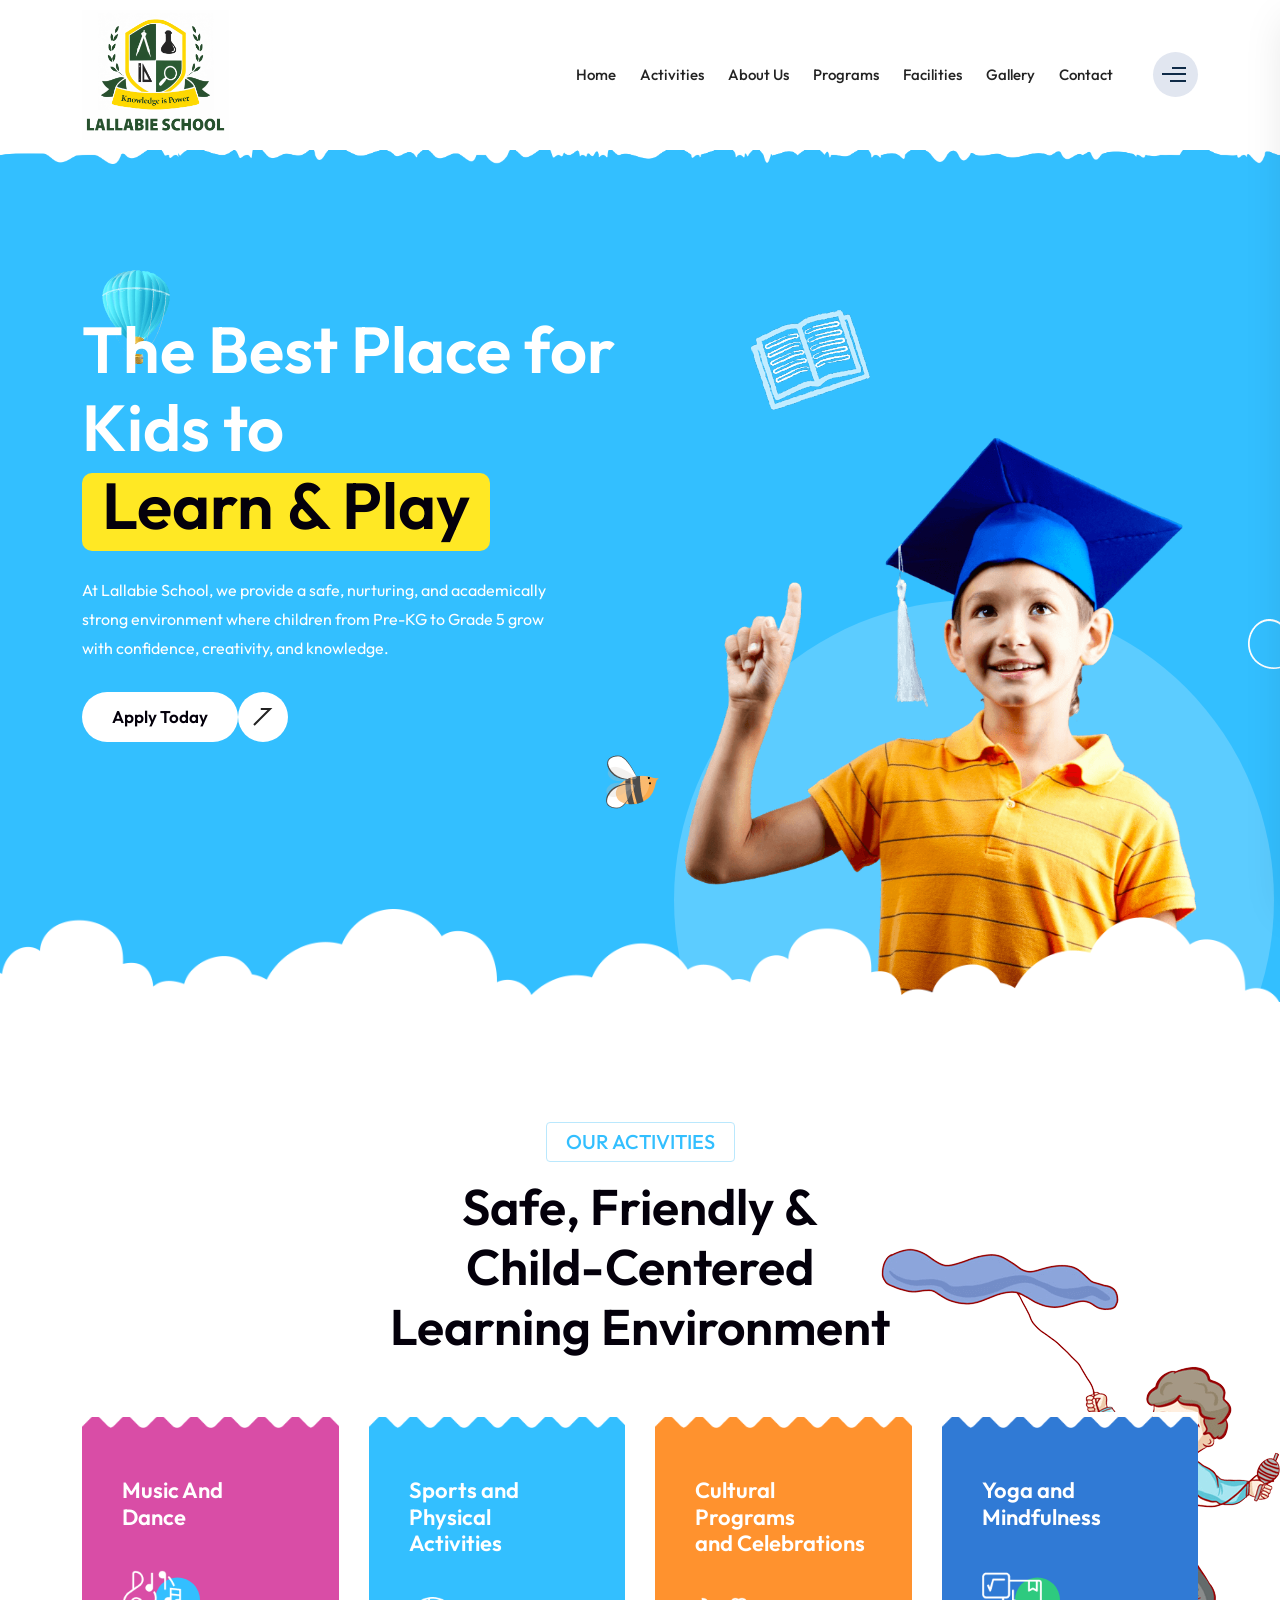
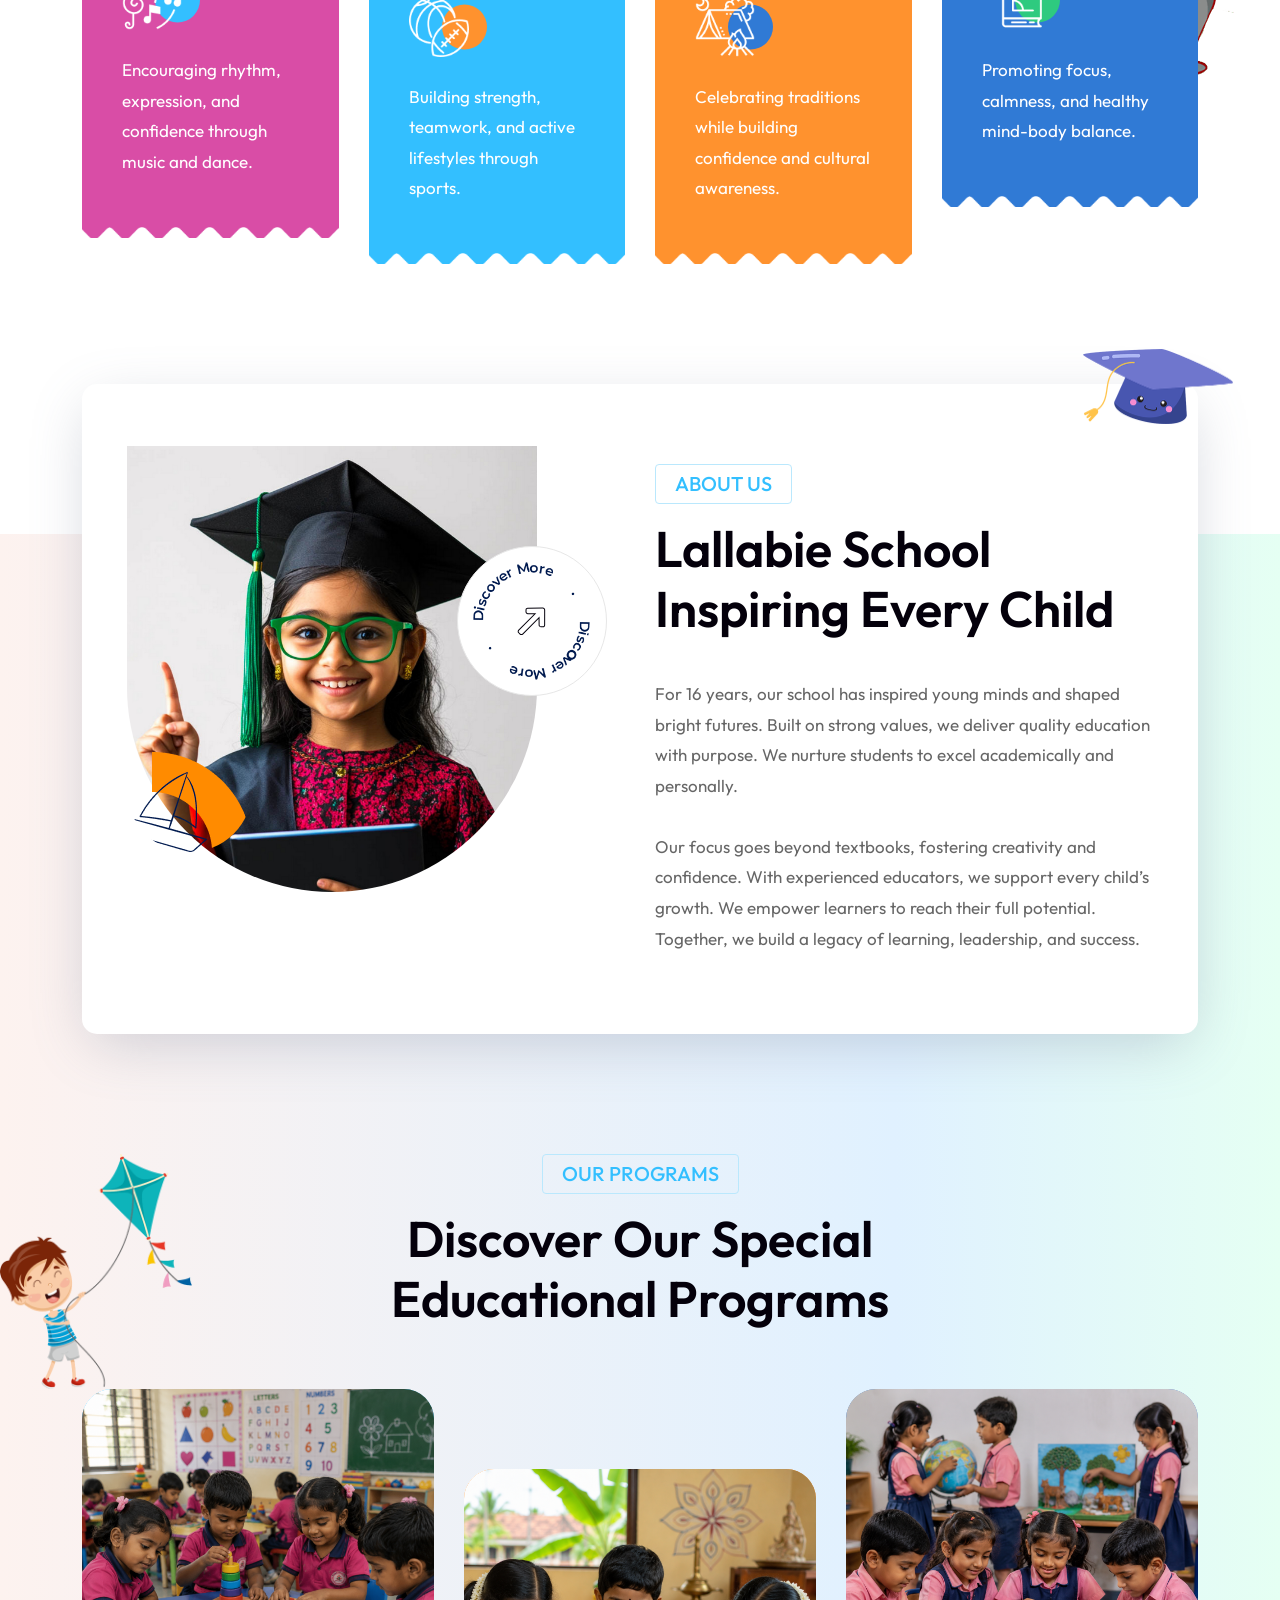
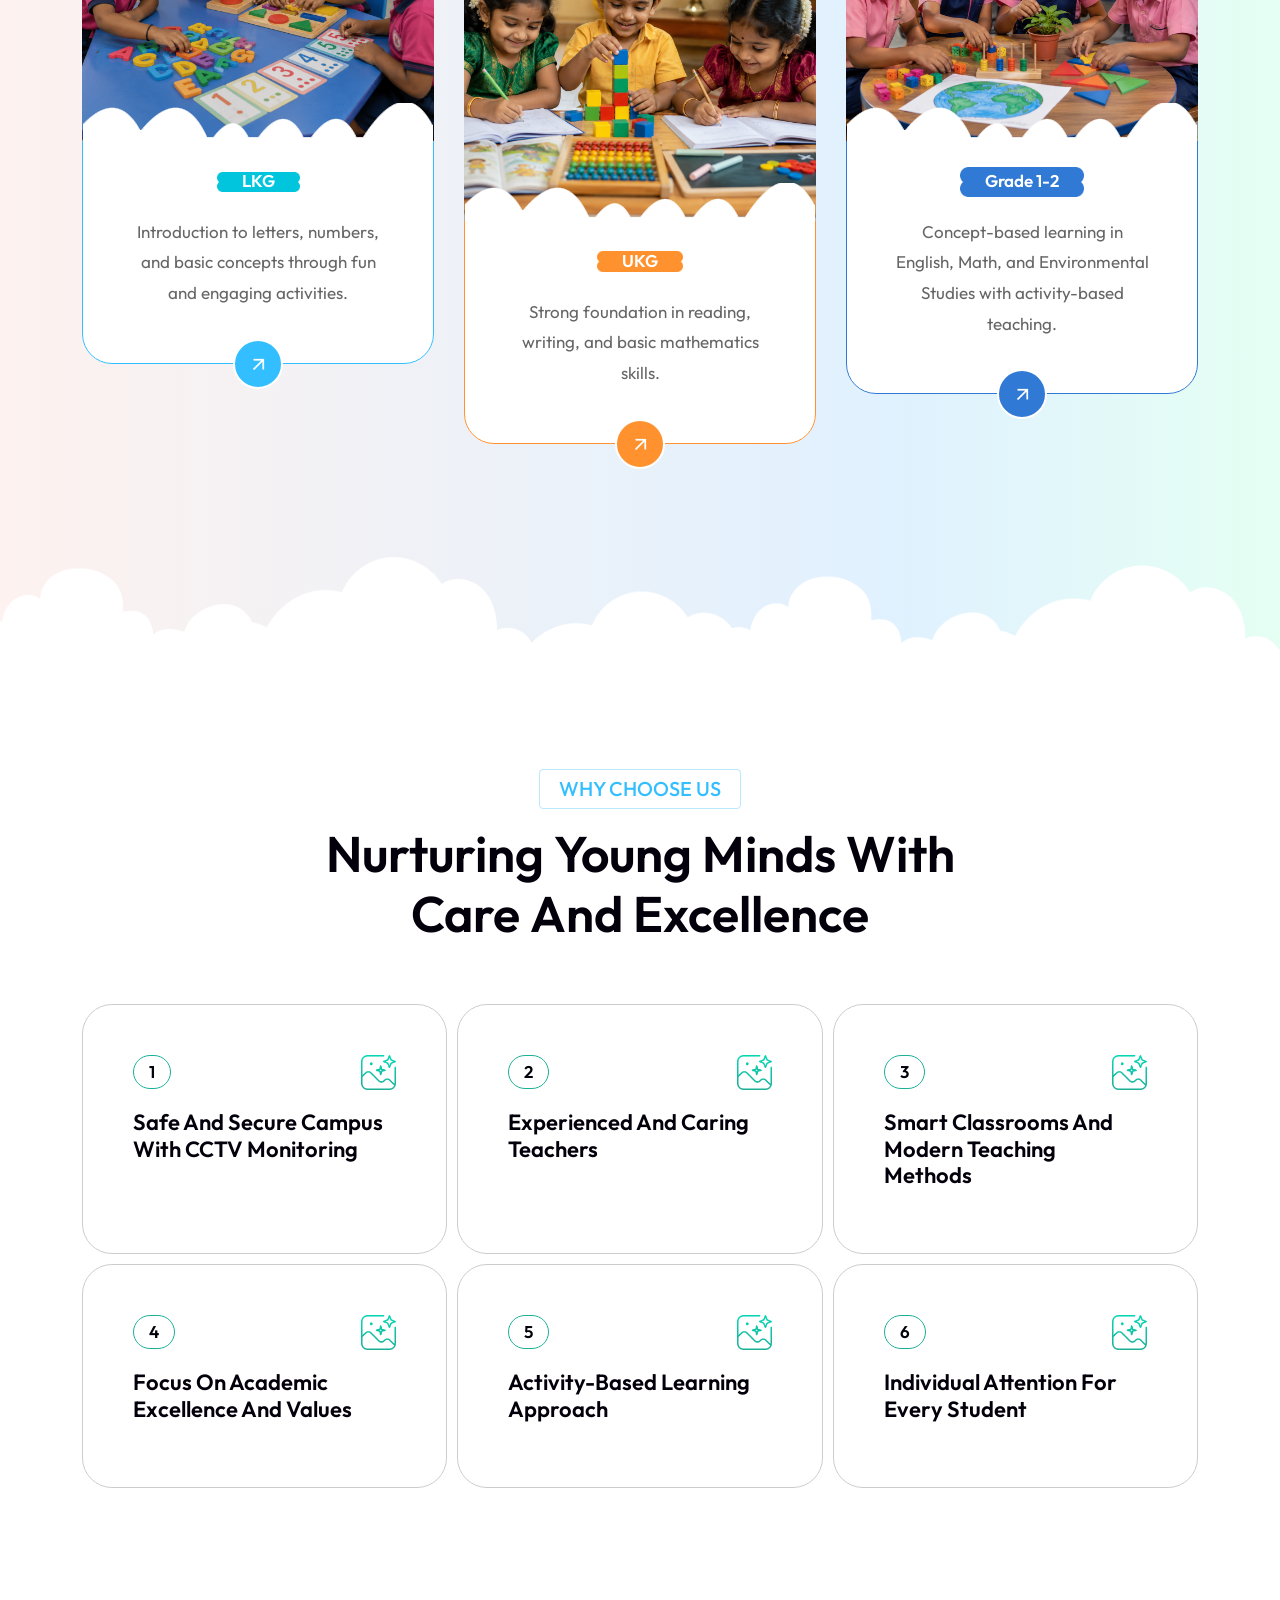
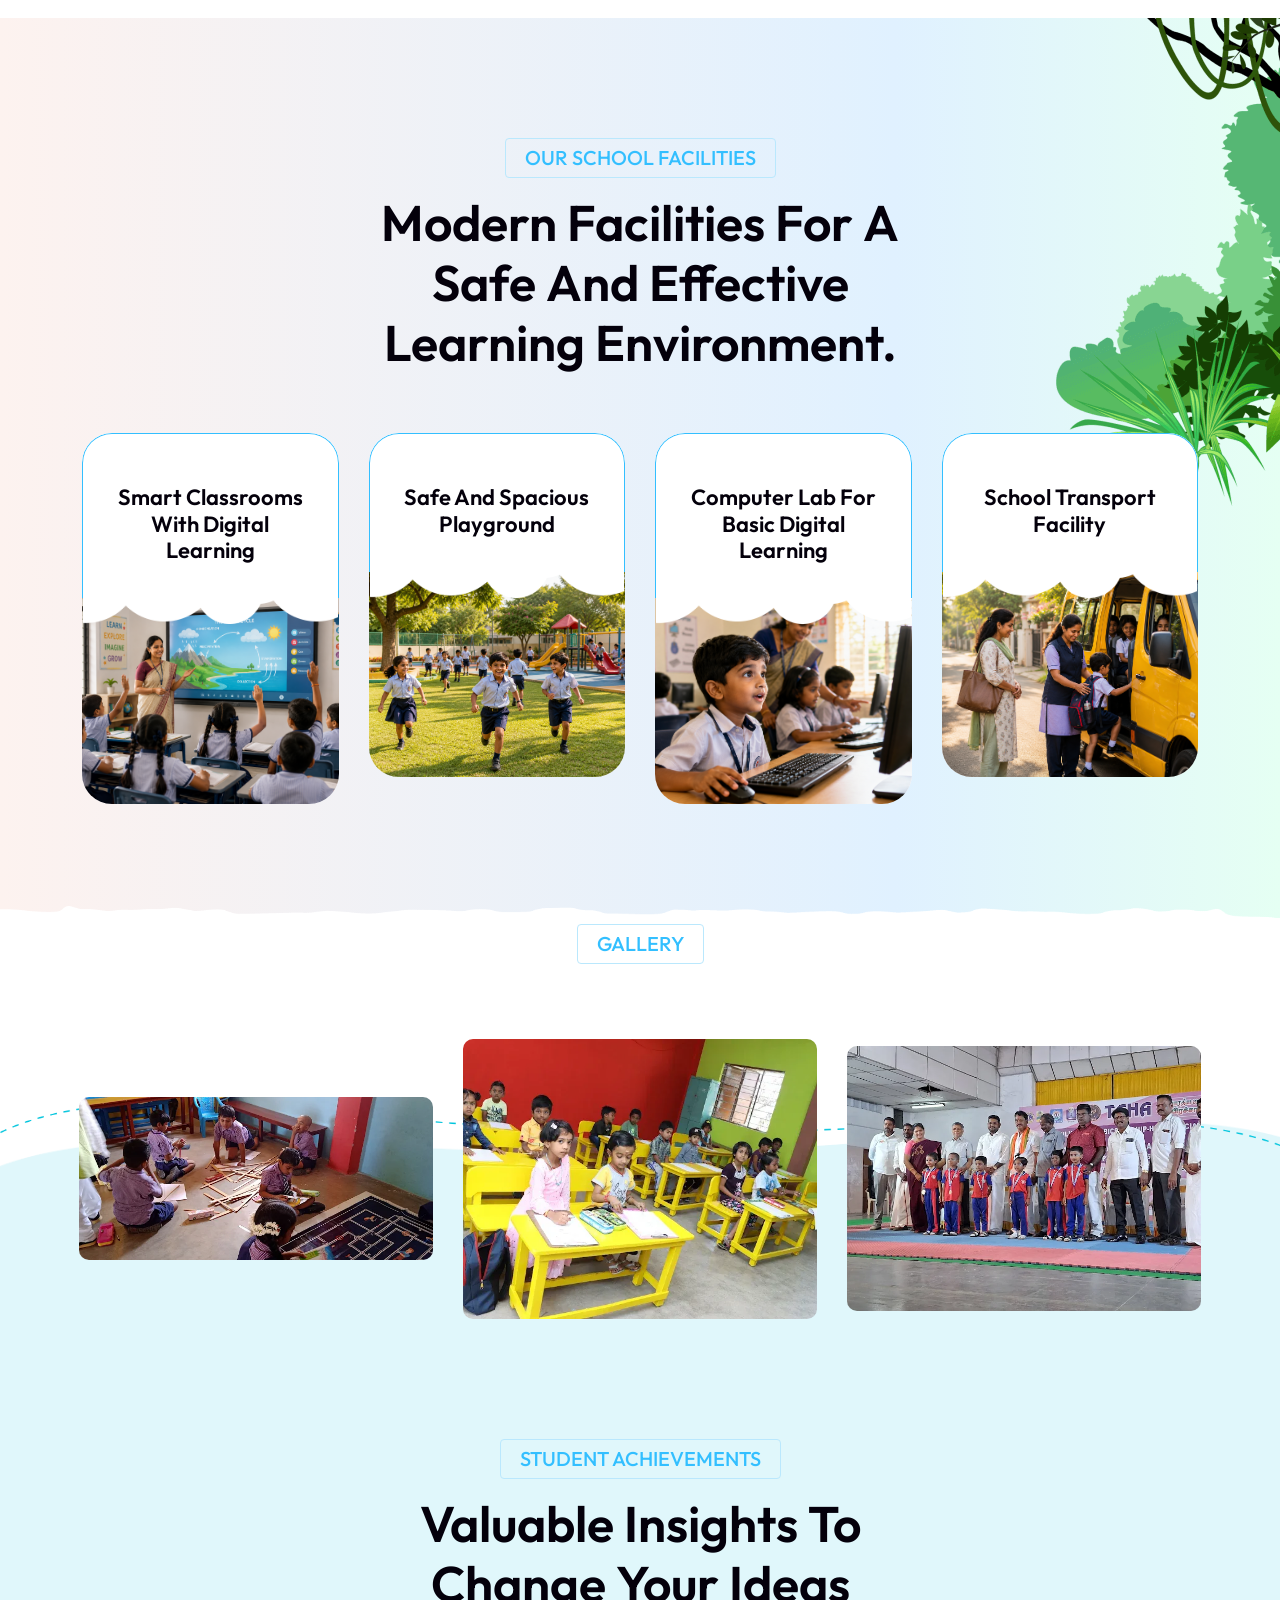
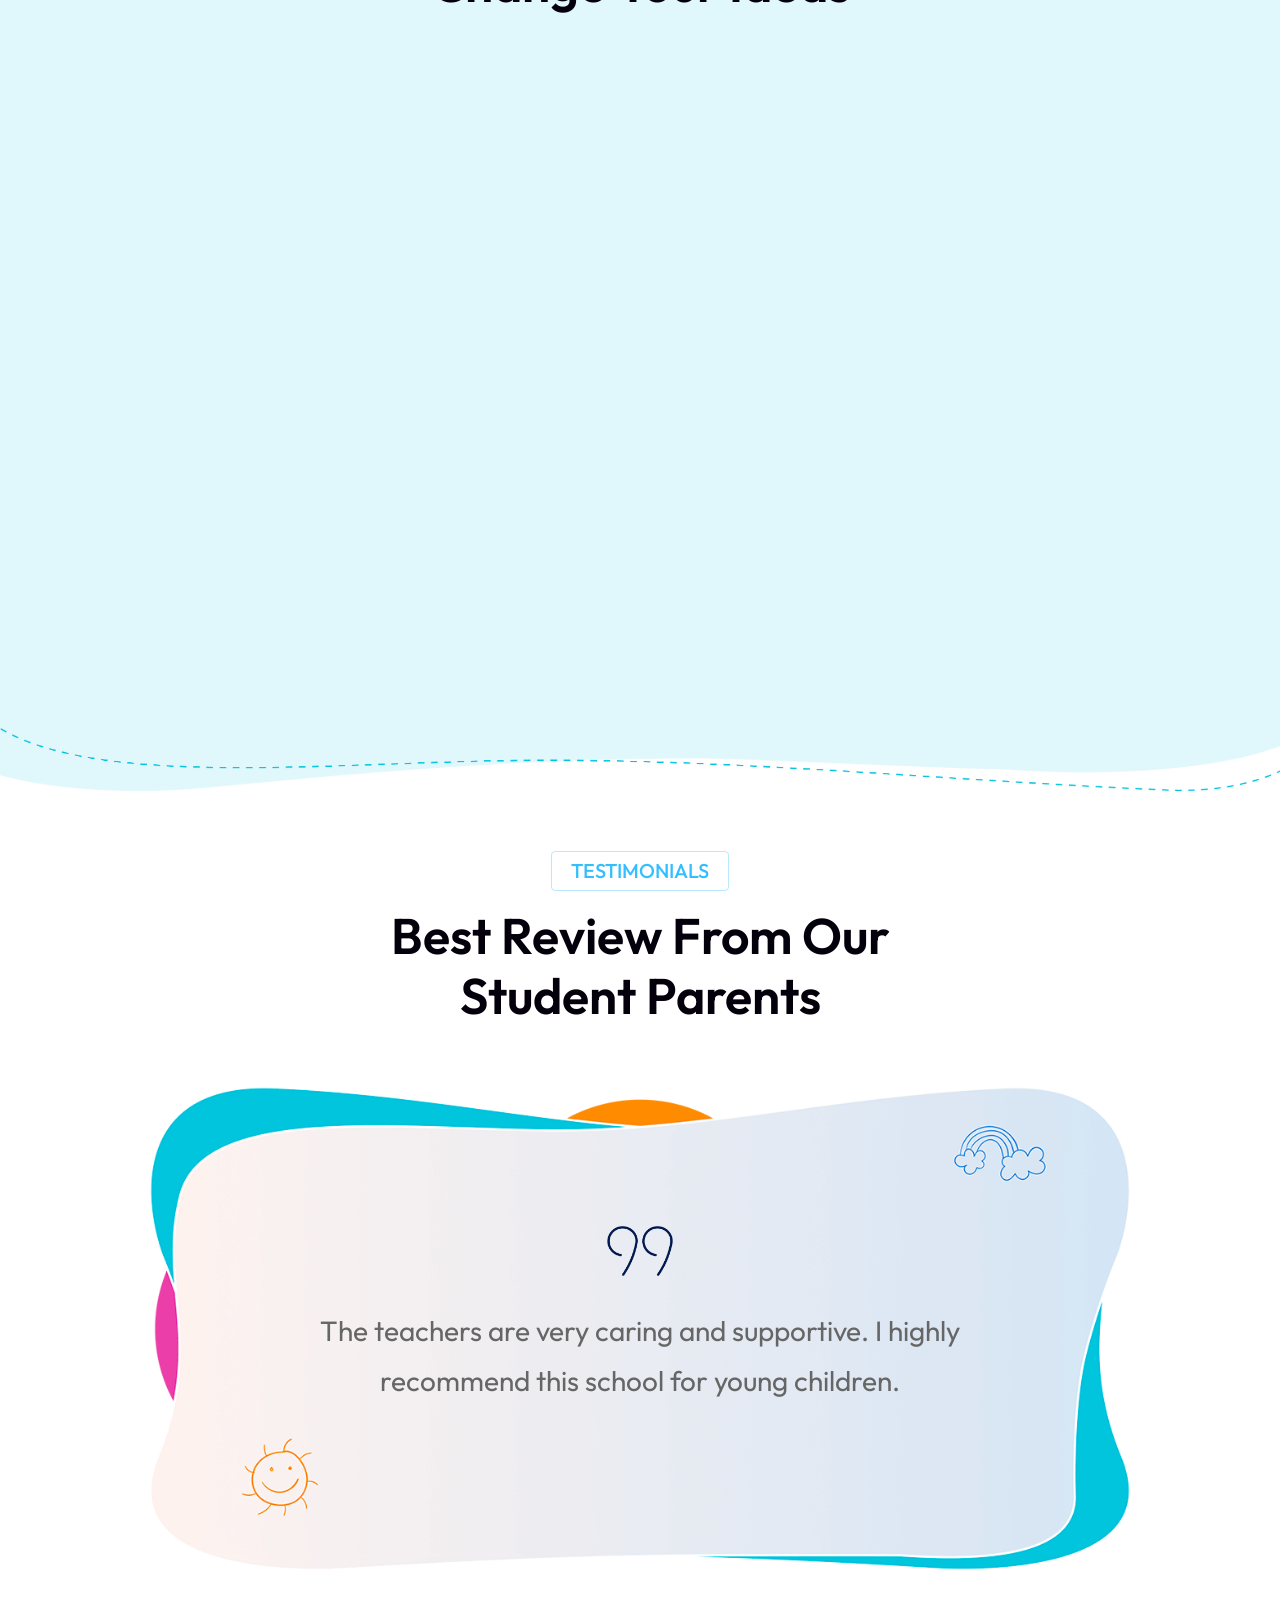
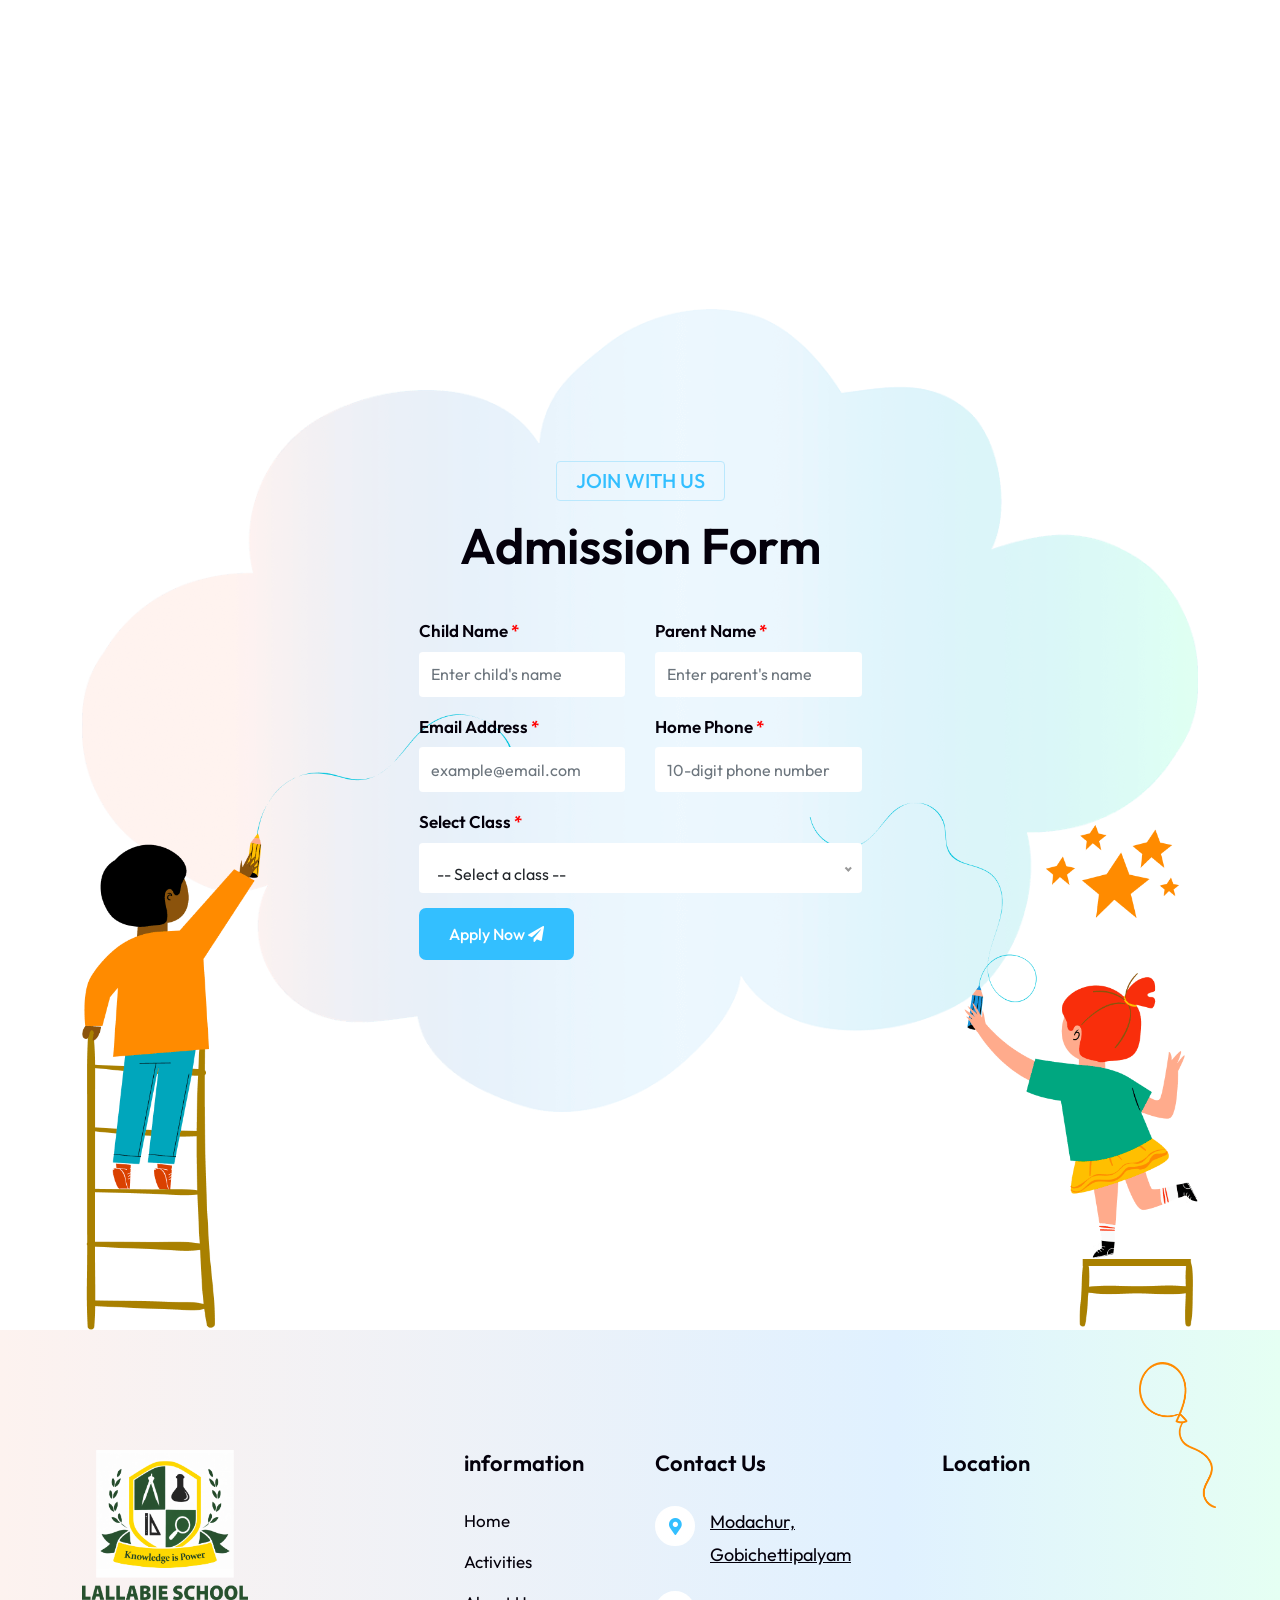
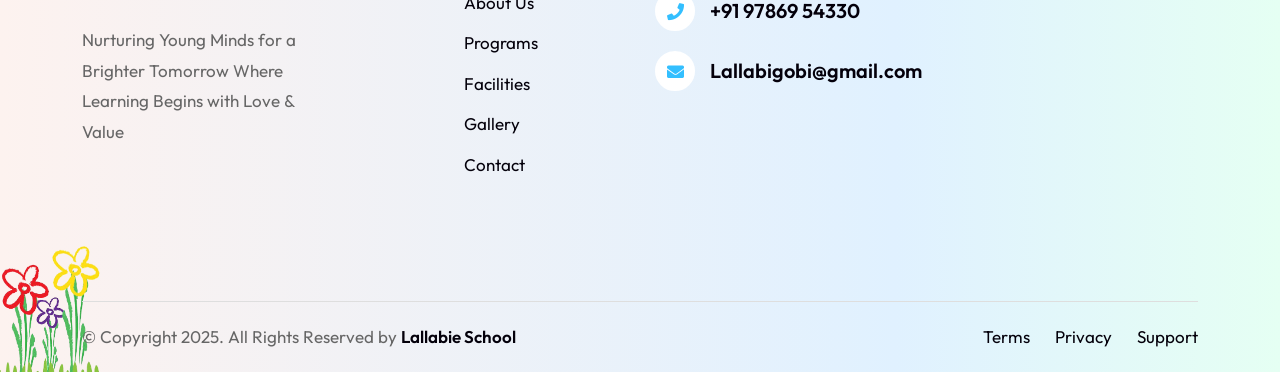
==== commit aca5a615: "thirteenth commit" ====
--- a/index.html
+++ b/index.html
@@ -406,7 +406,7 @@
                                 <div class="swiper-slide">
                                     <div class="child-program-style-one-item color-style-one">
                                         <div class="thumb">
-                                            <img src="assets/img/program/1.jpg" alt="Image Not Found">
+                                            <img src="assets/img/pre-kg.png" alt="Image Not Found">
                                         </div>
                                         <div class="info">
                                             <!-- <h4><a href="#admissionForm-set"></a></h4> -->
@@ -423,7 +423,7 @@
                                 <div class="swiper-slide">
                                     <div class="child-program-style-one-item">
                                         <div class="thumb">
-                                            <img src="assets/img/program/2.jpg" alt="Image Not Found">
+                                            <img src="assets/img/lkg.png" alt="Image Not Found">
                                         </div>
                                         <div class="info">
                                             <!-- <h4><a href="#admissionForm-set"></a></h4> -->
@@ -440,7 +440,7 @@
                                 <div class="swiper-slide">
                                     <div class="child-program-style-one-item color-style-two">
                                         <div class="thumb">
-                                            <img src="assets/img/program/3.jpg" alt="Image Not Found">
+                                            <img src="assets/img/UKG.png" alt="Image Not Found">
                                         </div>
                                         <div class="info">
                                             <!-- <h4><a href="#admissionForm-set"></a></h4> -->
@@ -457,7 +457,7 @@
                                 <div class="swiper-slide">
                                     <div class="child-program-style-one-item color-style-three">
                                         <div class="thumb">
-                                            <img src="assets/img/program/4.jpg" alt="Image Not Found">
+                                            <img src="assets/img/Garde-1&2.png" alt="Image Not Found">
                                         </div>
                                         <div class="info">
                                             <!-- <h4><a href="#admissionForm-set"></a></h4> -->
@@ -474,7 +474,7 @@
                                 <div class="swiper-slide">
                                     <div class="child-program-style-one-item color-style-three">
                                         <div class="thumb">
-                                            <img src="assets/img/program/4.jpg" alt="Image Not Found">
+                                            <img src="assets/img/Grade-345.png" alt="Image Not Found">
                                         </div>
                                         <div class="info">
                                             <!-- <h4><a href="#admissionForm-set"></a></h4> -->
@@ -1089,7 +1089,7 @@
                                         <i class="fas fa-phone"></i>
                                     </div>
                                     <div class="content">
-                                        <a href="tel:2151234567">+91 97869 54330</a>
+                                        <a href="tel:9786954330">+91 97869 54330</a>
                                     </div>
                                 </li>
                                 <li>
@@ -1097,7 +1097,7 @@
                                         <i class="fas fa-envelope"></i>
                                     </div>
                                     <div class="content">
-                                        <a href="mailto:name@email.com">Lallabigobi@gmail.com</a>
+                                        <a href="mailto:Lallabigobi@gmail.com">Lallabigobi@gmail.com</a>
                                     </div>
                                 </li>
                             </ul>
@@ -1115,7 +1115,7 @@
             <div class="footer-bottom style-three">
                 <div class="row">
                     <div class="col-lg-6">
-                        <p>&copy; Copyright 2025. All Rights Reserved by <a href="index-8.html#">Lallabie School</a></p>
+                        <p>&copy; Copyright 2025. All Rights Reserved by <a href="index.html">Lallabie School</a></p>
                     </div>
                     <div class="col-lg-6 text-end">
                         <ul class="link-list">
--- a/assets/css/style.css
+++ b/assets/css/style.css
@@ -18639,6 +18639,11 @@
 	transition: 0.7s 0.3s allcubic-bezier(0.1, 0.1, 0.1, 1);
 }
 
+#admissionForm-set {
+	position: relative;
+	z-index: 3;
+}
+
 @-webkit-keyframes spinner {
 	to {
 		-webkit-transform: rotateZ(360deg);
